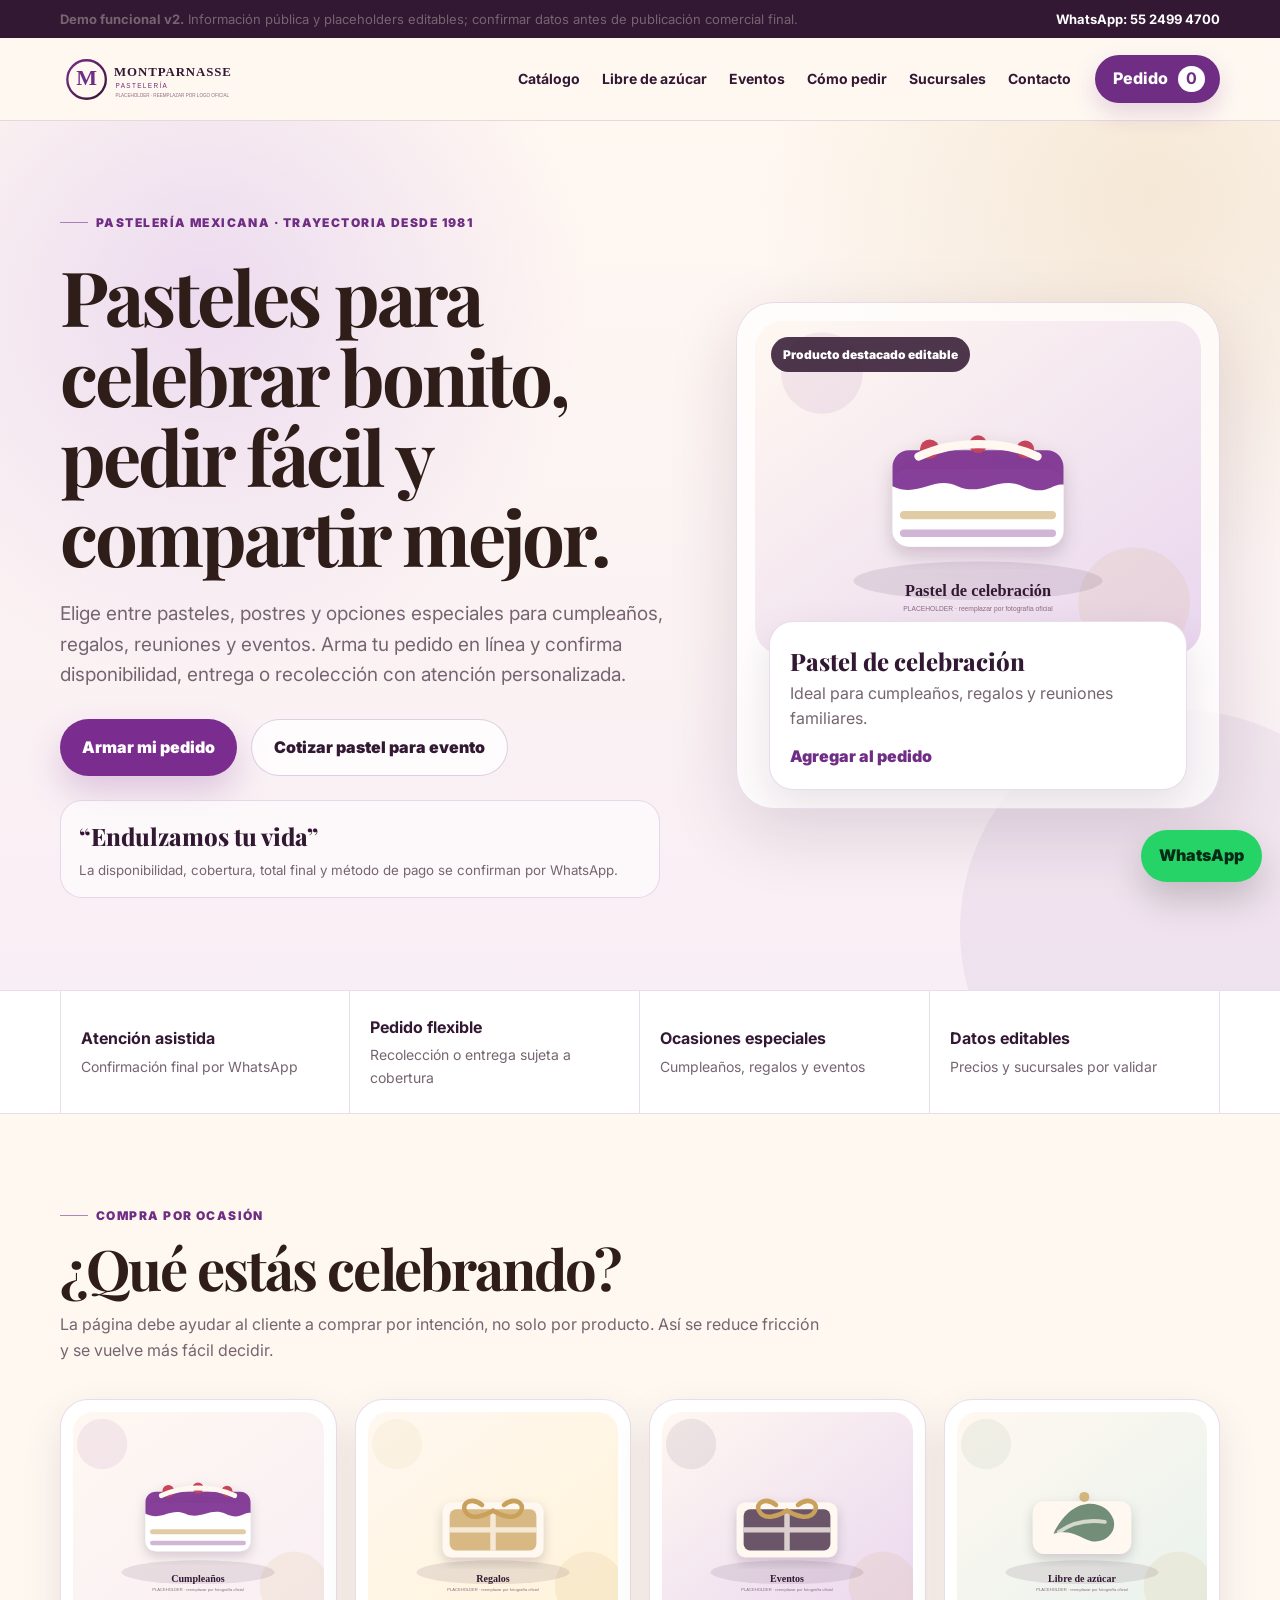
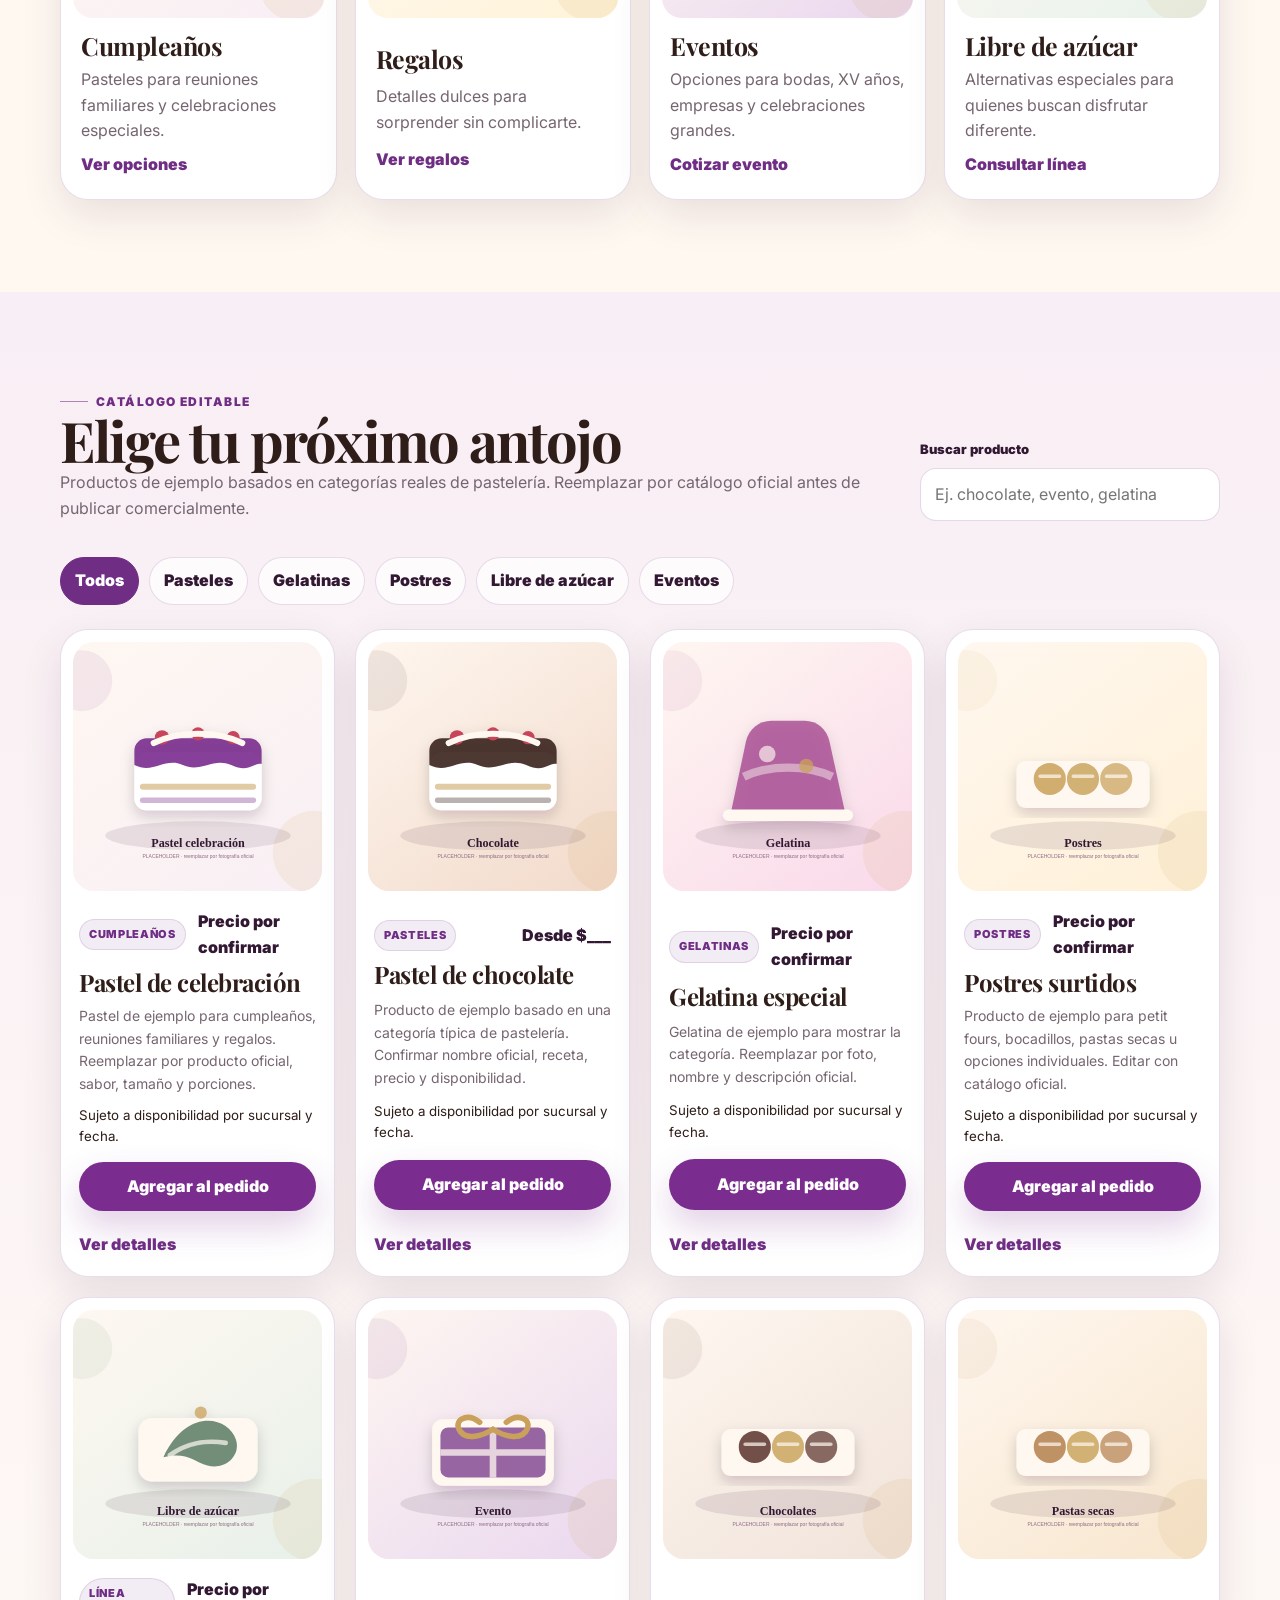
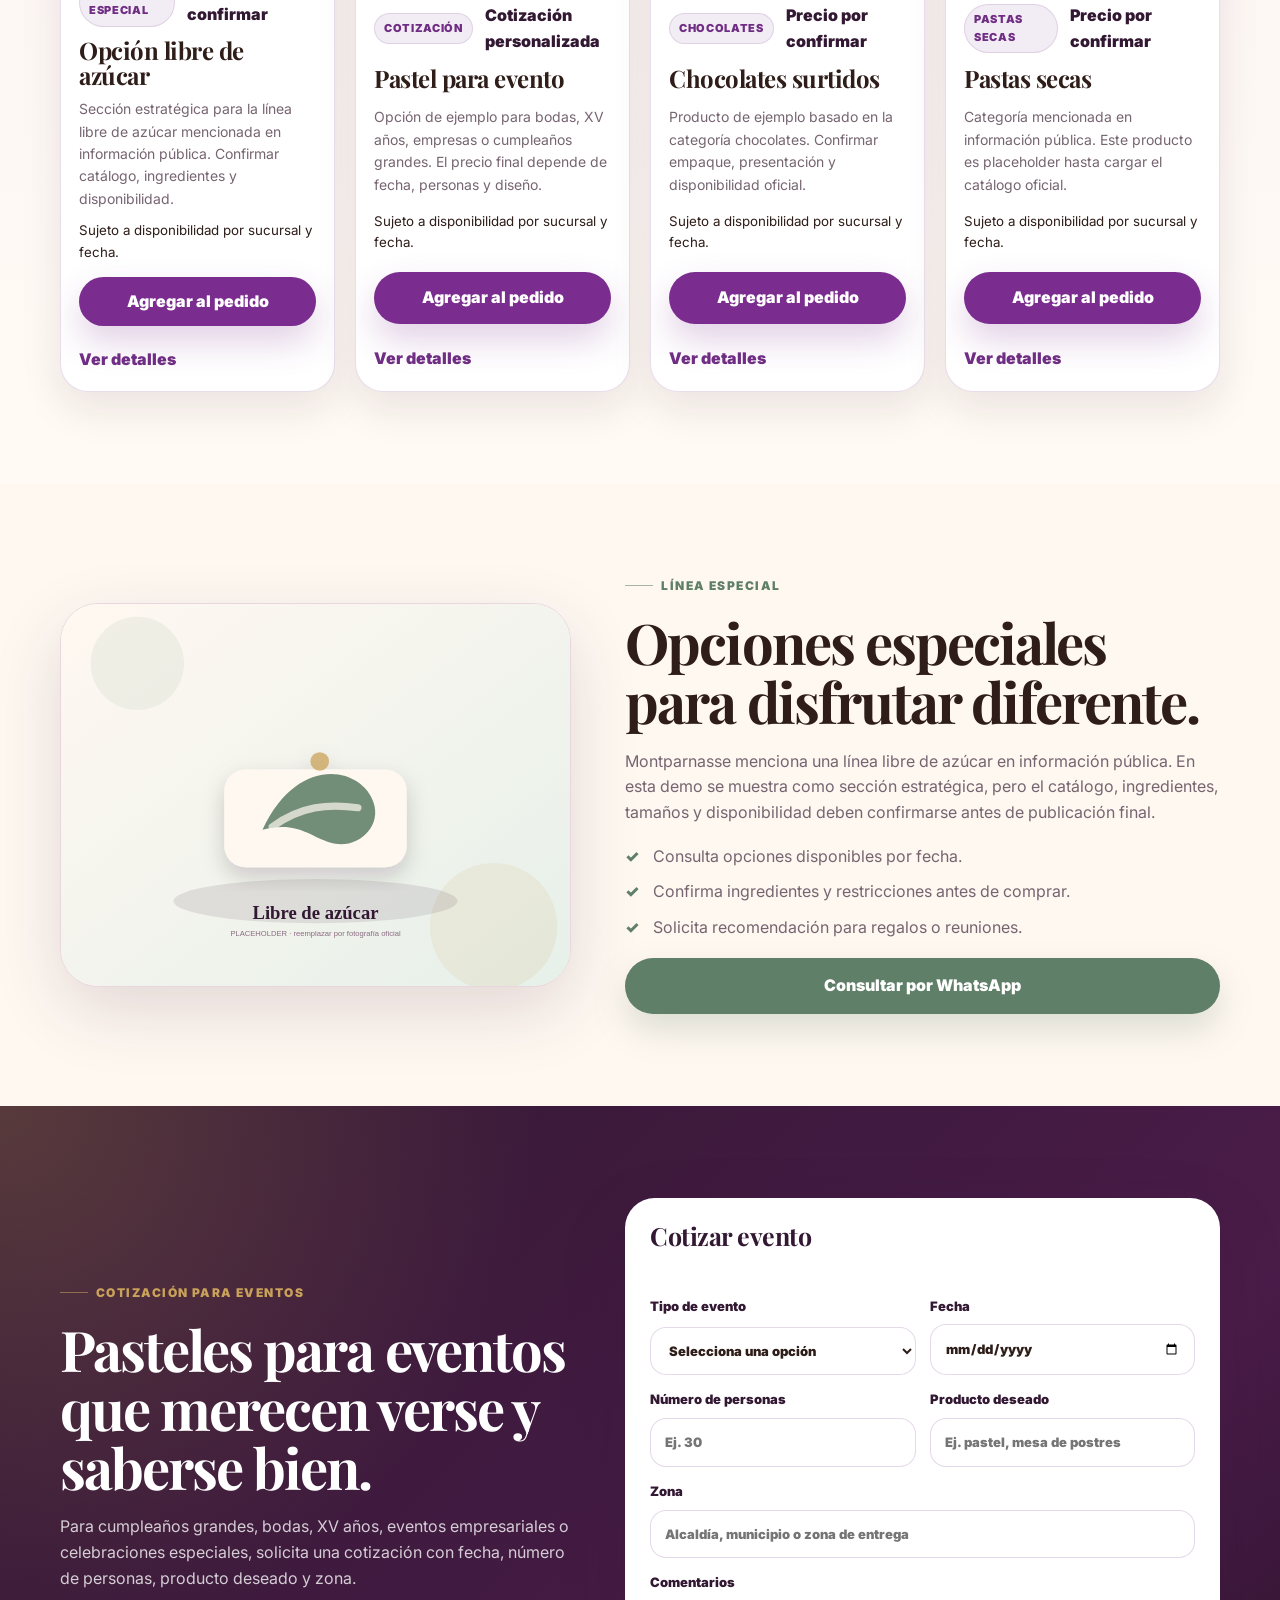
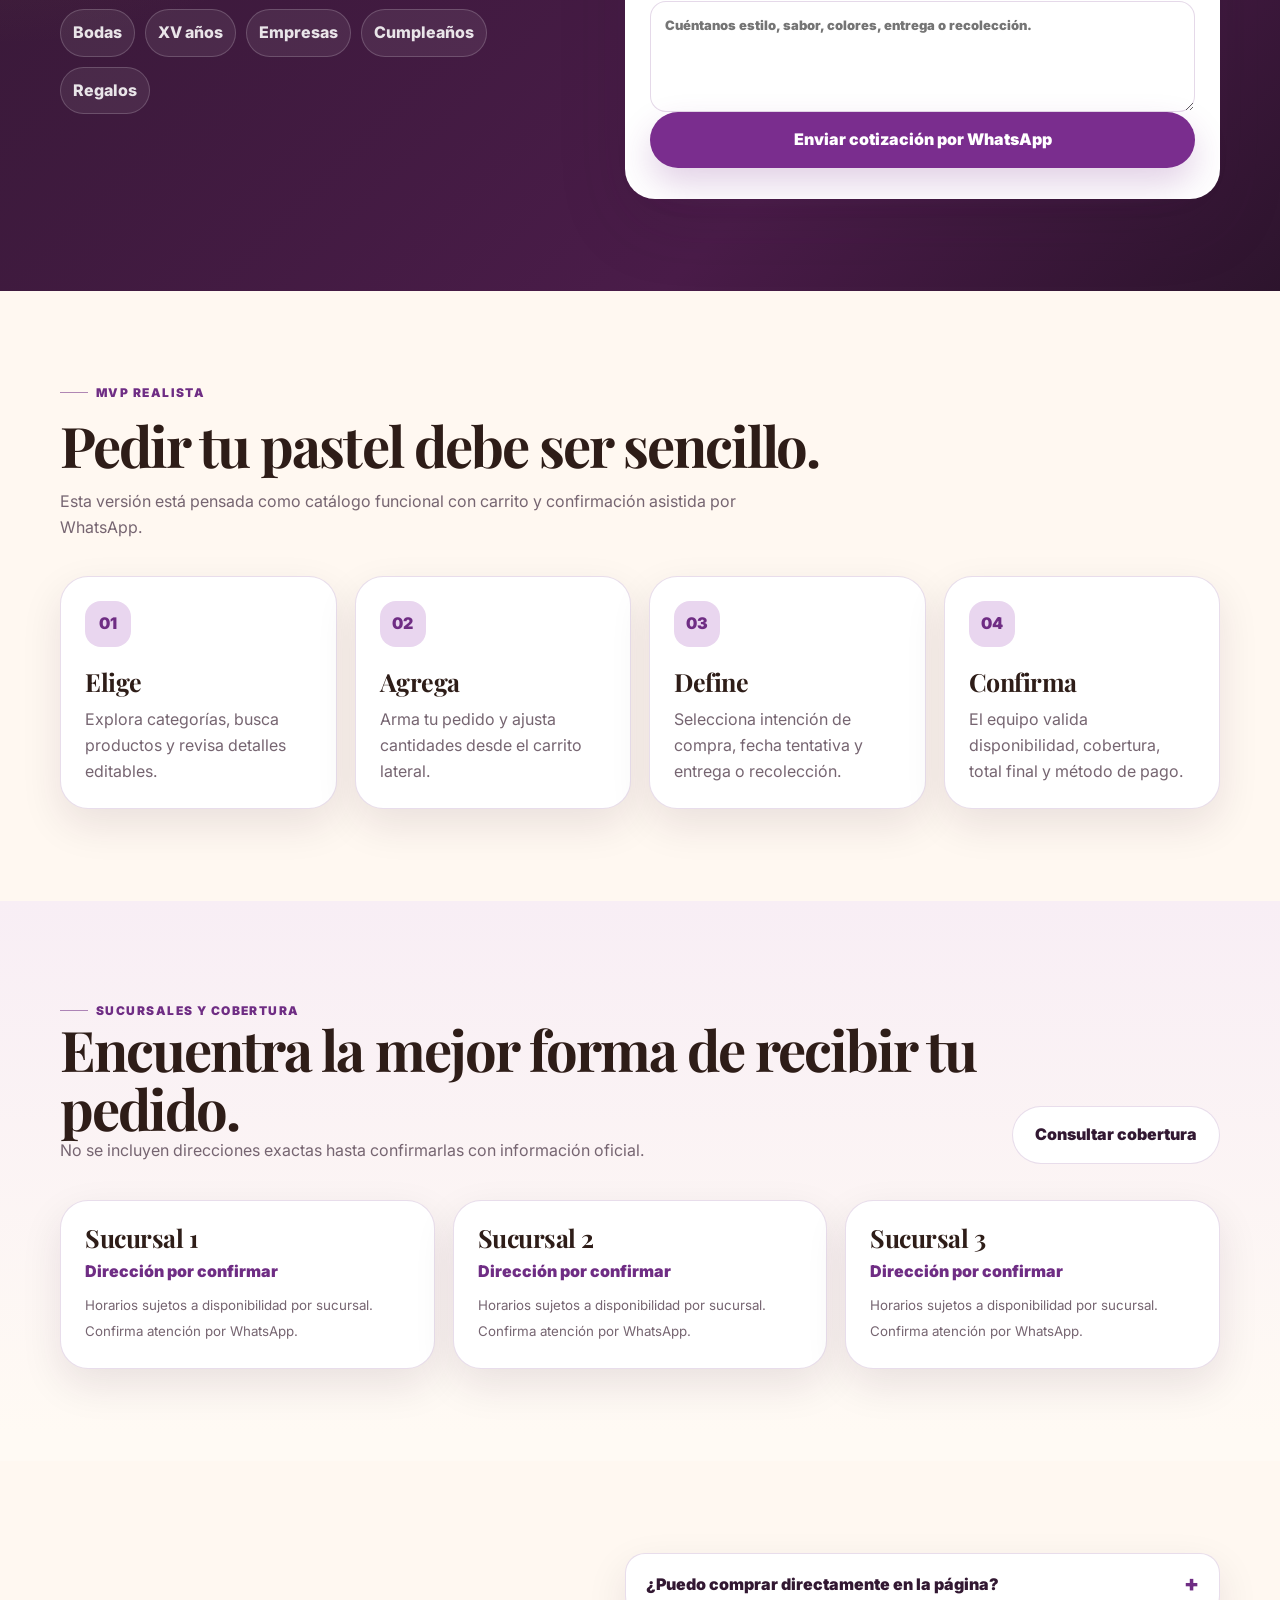
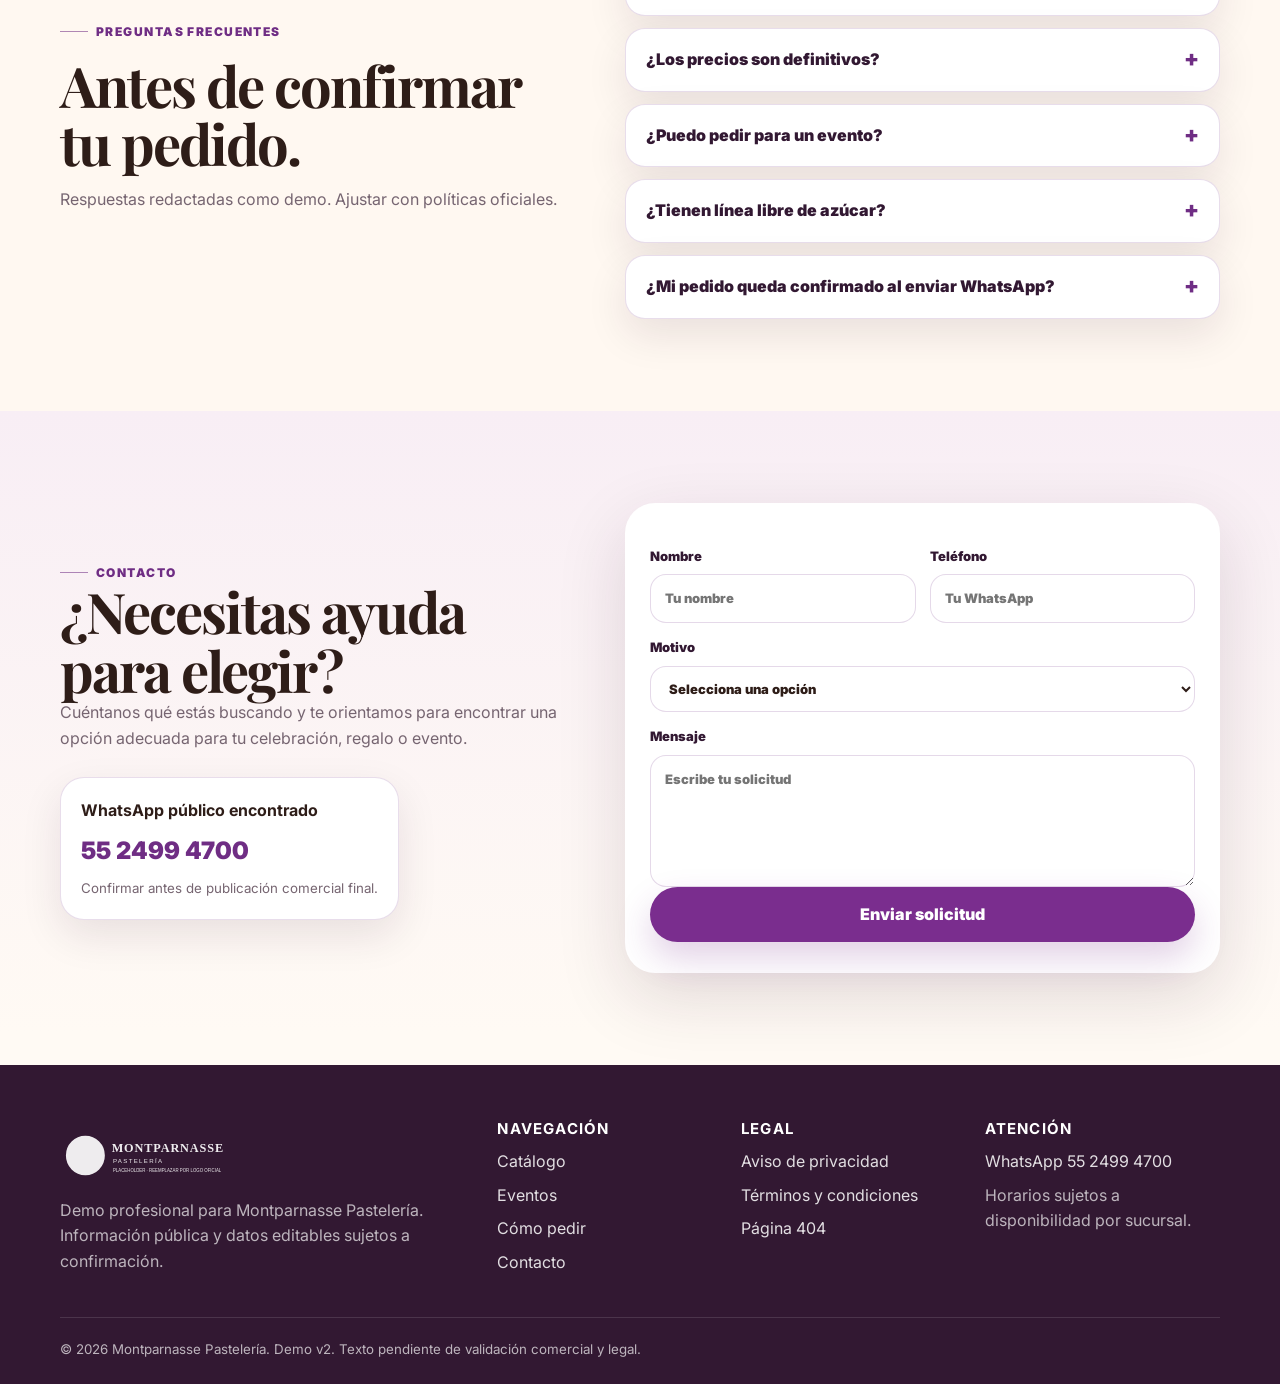
==== index.html @ e297708c "Add files via upload" ====
<!doctype html>
<html lang="es-MX">
<head>
  <meta charset="utf-8">
  <meta name="viewport" content="width=device-width, initial-scale=1">
  <title>Montparnasse Pastelería | Pasteles y postres para celebrar</title>
  <meta name="description" content="Montparnasse Pastelería: demo funcional para catálogo, carrito y confirmación de pedidos por WhatsApp. Datos comerciales sujetos a confirmación oficial.">
  <meta name="robots" content="index, follow">
  <meta name="theme-color" content="#6F2D84">
  <meta property="og:title" content="Montparnasse Pastelería | Endulzamos tu vida">
  <meta property="og:description" content="Pasteles, postres, opciones para eventos y línea libre de azúcar. Demo funcional con pedido asistido por WhatsApp.">
  <meta property="og:type" content="website">
  <meta property="og:image" content="assets/brand/social-card-placeholder.svg">
  <link rel="icon" href="assets/brand/favicon.svg" type="image/svg+xml">
  <link rel="preconnect" href="https://fonts.googleapis.com">
  <link rel="preconnect" href="https://fonts.gstatic.com" crossorigin>
  <link href="https://fonts.googleapis.com/css2?family=Inter:wght@400;500;600;700;800&family=Playfair+Display:wght@600;700;800&display=swap" rel="stylesheet">
  <link rel="stylesheet" href="styles.css">
</head>
<body>
  <a class="skip-link" href="#contenido">Saltar al contenido</a>

  <div class="topbar">
    <div class="container topbar__inner">
      <p><strong>Demo funcional v2.</strong> Información pública y placeholders editables; confirmar datos antes de publicación comercial final.</p>
      <a href="https://wa.me/525524994700" target="_blank" rel="noopener" aria-label="Contactar por WhatsApp">WhatsApp: 55 2499 4700</a>
    </div>
  </div>

  <header class="site-header" id="top">
    <div class="container header__inner">
      <a href="#top" class="brand" aria-label="Inicio Montparnasse Pastelería">
        <!-- TODO: reemplazar con logo oficial en SVG/PNG -->
        <img src="assets/brand/logo-placeholder.svg" alt="Montparnasse Pastelería - logo temporal" class="brand__logo">
      </a>

      <button class="menu-toggle" type="button" aria-expanded="false" aria-controls="main-nav" aria-label="Abrir menú">
        <span></span><span></span><span></span>
      </button>

      <nav class="main-nav" id="main-nav" aria-label="Navegación principal">
        <a href="#catalogo">Catálogo</a>
        <a href="#libre-azucar">Libre de azúcar</a>
        <a href="#eventos">Eventos</a>
        <a href="#como-pedir">Cómo pedir</a>
        <a href="#sucursales">Sucursales</a>
        <a href="#contacto">Contacto</a>
      </nav>

      <button class="cart-button" type="button" data-open-cart aria-label="Abrir carrito">
        <span>Pedido</span>
        <strong data-cart-count>0</strong>
      </button>
    </div>
  </header>

  <main id="contenido">
    <section class="hero section-pad" aria-labelledby="hero-title">
      <div class="container hero__grid">
        <div class="hero__copy reveal">
          <span class="eyebrow">Pastelería mexicana · trayectoria desde 1981</span>
          <h1 id="hero-title">Pasteles para celebrar bonito, pedir fácil y compartir mejor.</h1>
          <p class="hero__lead">Elige entre pasteles, postres y opciones especiales para cumpleaños, regalos, reuniones y eventos. Arma tu pedido en línea y confirma disponibilidad, entrega o recolección con atención personalizada.</p>
          <div class="hero__actions">
            <a class="btn btn--primary" href="#catalogo">Armar mi pedido</a>
            <a class="btn btn--ghost" href="#eventos">Cotizar pastel para evento</a>
          </div>
          <div class="hero__note" role="note">
            <span>“Endulzamos tu vida”</span>
            <small>La disponibilidad, cobertura, total final y método de pago se confirman por WhatsApp.</small>
          </div>
        </div>

        <div class="hero__visual reveal" aria-label="Producto destacado">
          <div class="hero-card">
            <span class="hero-card__badge">Producto destacado editable</span>
            <!-- PLACEHOLDER: imagen temporal -->
            <img src="assets/products/hero-pastel-celebracion.svg" alt="Pastel de celebración - imagen temporal editable" loading="eager">
            <div class="hero-card__content">
              <p class="mini-title">Pastel de celebración</p>
              <p>Ideal para cumpleaños, regalos y reuniones familiares.</p>
              <button class="text-button" type="button" data-quick-add="pastel-celebracion">Agregar al pedido</button>
            </div>
          </div>
        </div>
      </div>
    </section>

    <section class="trust-strip" aria-label="Puntos de confianza">
      <div class="container trust-strip__grid">
        <div><strong>Atención asistida</strong><span>Confirmación final por WhatsApp</span></div>
        <div><strong>Pedido flexible</strong><span>Recolección o entrega sujeta a cobertura</span></div>
        <div><strong>Ocasiones especiales</strong><span>Cumpleaños, regalos y eventos</span></div>
        <div><strong>Datos editables</strong><span>Precios y sucursales por validar</span></div>
      </div>
    </section>

    <section class="occasion section-pad" aria-labelledby="ocasion-title">
      <div class="container">
        <div class="section-heading reveal">
          <span class="eyebrow">Compra por ocasión</span>
          <h2 id="ocasion-title">¿Qué estás celebrando?</h2>
          <p>La página debe ayudar al cliente a comprar por intención, no solo por producto. Así se reduce fricción y se vuelve más fácil decidir.</p>
        </div>
        <div class="occasion__grid">
          <article class="occasion-card reveal">
            <img src="assets/products/categoria-cumpleanos.svg" alt="Categoría cumpleaños - imagen temporal">
            <div><h3>Cumpleaños</h3><p>Pasteles para reuniones familiares y celebraciones especiales.</p><a href="#catalogo" data-filter-link="pasteles">Ver opciones</a></div>
          </article>
          <article class="occasion-card reveal">
            <img src="assets/products/categoria-regalos.svg" alt="Categoría regalos - imagen temporal">
            <div><h3>Regalos</h3><p>Detalles dulces para sorprender sin complicarte.</p><a href="#catalogo" data-filter-link="postres">Ver regalos</a></div>
          </article>
          <article class="occasion-card reveal">
            <img src="assets/products/categoria-eventos.svg" alt="Categoría eventos - imagen temporal">
            <div><h3>Eventos</h3><p>Opciones para bodas, XV años, empresas y celebraciones grandes.</p><a href="#eventos">Cotizar evento</a></div>
          </article>
          <article class="occasion-card reveal">
            <img src="assets/products/categoria-libre-azucar.svg" alt="Categoría libre de azúcar - imagen temporal">
            <div><h3>Libre de azúcar</h3><p>Alternativas especiales para quienes buscan disfrutar diferente.</p><a href="#libre-azucar">Consultar línea</a></div>
          </article>
        </div>
      </div>
    </section>

    <section class="catalog section-pad section-muted" id="catalogo" aria-labelledby="catalog-title">
      <div class="container">
        <div class="section-heading section-heading--split reveal">
          <div>
            <span class="eyebrow">Catálogo editable</span>
            <h2 id="catalog-title">Elige tu próximo antojo</h2>
            <p>Productos de ejemplo basados en categorías reales de pastelería. Reemplazar por catálogo oficial antes de publicar comercialmente.</p>
          </div>
          <div class="catalog-search">
            <label for="search-products">Buscar producto</label>
            <input id="search-products" type="search" placeholder="Ej. chocolate, evento, gelatina">
          </div>
        </div>

        <div class="filters reveal" role="tablist" aria-label="Filtrar productos">
          <button class="filter-btn is-active" type="button" data-filter="todos">Todos</button>
          <button class="filter-btn" type="button" data-filter="pasteles">Pasteles</button>
          <button class="filter-btn" type="button" data-filter="gelatinas">Gelatinas</button>
          <button class="filter-btn" type="button" data-filter="postres">Postres</button>
          <button class="filter-btn" type="button" data-filter="libre-azucar">Libre de azúcar</button>
          <button class="filter-btn" type="button" data-filter="eventos">Eventos</button>
        </div>

        <div class="catalog-grid" id="product-grid" aria-live="polite"></div>
      </div>
    </section>

    <section class="special section-pad" id="libre-azucar" aria-labelledby="sugar-title">
      <div class="container special__grid">
        <div class="special__image reveal">
          <!-- PLACEHOLDER: imagen temporal -->
          <img src="assets/products/producto-libre-azucar.svg" alt="Línea libre de azúcar - imagen temporal editable" loading="lazy">
        </div>
        <div class="special__copy reveal">
          <span class="eyebrow eyebrow--green">Línea especial</span>
          <h2 id="sugar-title">Opciones especiales para disfrutar diferente.</h2>
          <p>Montparnasse menciona una línea libre de azúcar en información pública. En esta demo se muestra como sección estratégica, pero el catálogo, ingredientes, tamaños y disponibilidad deben confirmarse antes de publicación final.</p>
          <ul class="check-list">
            <li>Consulta opciones disponibles por fecha.</li>
            <li>Confirma ingredientes y restricciones antes de comprar.</li>
            <li>Solicita recomendación para regalos o reuniones.</li>
          </ul>
          <a class="btn btn--secondary" href="https://wa.me/525524994700?text=Hola%2C%20quiero%20consultar%20opciones%20libres%20de%20az%C3%BAcar%20de%20Montparnasse." target="_blank" rel="noopener">Consultar por WhatsApp</a>
        </div>
      </div>
    </section>

    <section class="events section-pad section-dark" id="eventos" aria-labelledby="events-title">
      <div class="container events__grid">
        <div class="events__copy reveal">
          <span class="eyebrow eyebrow--gold">Cotización para eventos</span>
          <h2 id="events-title">Pasteles para eventos que merecen verse y saberse bien.</h2>
          <p>Para cumpleaños grandes, bodas, XV años, eventos empresariales o celebraciones especiales, solicita una cotización con fecha, número de personas, producto deseado y zona.</p>
          <div class="events__cards">
            <span>Bodas</span><span>XV años</span><span>Empresas</span><span>Cumpleaños</span><span>Regalos</span>
          </div>
        </div>

        <form class="quote-form reveal" id="quote-form" novalidate>
          <h3>Cotizar evento</h3>
          <p>Formulario preparado para enviar solicitud por WhatsApp.</p>
          <div class="form-grid">
            <label>Tipo de evento
              <select name="eventType" required>
                <option value="">Selecciona una opción</option>
                <option>Cumpleaños</option>
                <option>Boda</option>
                <option>XV años</option>
                <option>Evento empresarial</option>
                <option>Regalo especial</option>
                <option>Otro</option>
              </select>
            </label>
            <label>Fecha
              <input type="date" name="eventDate" required>
            </label>
            <label>Número de personas
              <input type="number" name="people" min="1" placeholder="Ej. 30" required>
            </label>
            <label>Producto deseado
              <input type="text" name="desiredProduct" placeholder="Ej. pastel, mesa de postres" required>
            </label>
            <label class="full">Zona
              <input type="text" name="zone" placeholder="Alcaldía, municipio o zona de entrega" required>
            </label>
            <label class="full">Comentarios
              <textarea name="comments" rows="4" placeholder="Cuéntanos estilo, sabor, colores, entrega o recolección."></textarea>
            </label>
          </div>
          <button class="btn btn--primary btn--full" type="submit">Enviar cotización por WhatsApp</button>
          <p class="form-message" data-quote-message aria-live="polite"></p>
        </form>
      </div>
    </section>

    <section class="process section-pad" id="como-pedir" aria-labelledby="process-title">
      <div class="container">
        <div class="section-heading reveal">
          <span class="eyebrow">MVP realista</span>
          <h2 id="process-title">Pedir tu pastel debe ser sencillo.</h2>
          <p>Esta versión está pensada como catálogo funcional con carrito y confirmación asistida por WhatsApp.</p>
        </div>
        <div class="process__grid">
          <article class="step-card reveal"><span>01</span><h3>Elige</h3><p>Explora categorías, busca productos y revisa detalles editables.</p></article>
          <article class="step-card reveal"><span>02</span><h3>Agrega</h3><p>Arma tu pedido y ajusta cantidades desde el carrito lateral.</p></article>
          <article class="step-card reveal"><span>03</span><h3>Define</h3><p>Selecciona intención de compra, fecha tentativa y entrega o recolección.</p></article>
          <article class="step-card reveal"><span>04</span><h3>Confirma</h3><p>El equipo valida disponibilidad, cobertura, total final y método de pago.</p></article>
        </div>
      </div>
    </section>

    <section class="locations section-pad section-muted" id="sucursales" aria-labelledby="locations-title">
      <div class="container">
        <div class="section-heading section-heading--split reveal">
          <div>
            <span class="eyebrow">Sucursales y cobertura</span>
            <h2 id="locations-title">Encuentra la mejor forma de recibir tu pedido.</h2>
            <p>No se incluyen direcciones exactas hasta confirmarlas con información oficial.</p>
          </div>
          <a class="btn btn--ghost-dark" href="https://wa.me/525524994700?text=Hola%2C%20quiero%20confirmar%20sucursal%20o%20cobertura%20para%20un%20pedido%20de%20Montparnasse." target="_blank" rel="noopener">Consultar cobertura</a>
        </div>
        <div class="locations__grid">
          <article class="location-card reveal"><h3>Sucursal 1</h3><p>Dirección por confirmar</p><small>Horarios sujetos a disponibilidad por sucursal. Confirma atención por WhatsApp.</small></article>
          <article class="location-card reveal"><h3>Sucursal 2</h3><p>Dirección por confirmar</p><small>Horarios sujetos a disponibilidad por sucursal. Confirma atención por WhatsApp.</small></article>
          <article class="location-card reveal"><h3>Sucursal 3</h3><p>Dirección por confirmar</p><small>Horarios sujetos a disponibilidad por sucursal. Confirma atención por WhatsApp.</small></article>
        </div>
      </div>
    </section>

    <section class="faq section-pad" aria-labelledby="faq-title">
      <div class="container faq__grid">
        <div class="section-heading reveal">
          <span class="eyebrow">Preguntas frecuentes</span>
          <h2 id="faq-title">Antes de confirmar tu pedido.</h2>
          <p>Respuestas redactadas como demo. Ajustar con políticas oficiales.</p>
        </div>
        <div class="accordion reveal" id="faq-accordion">
          <div class="faq-item"><button type="button">¿Puedo comprar directamente en la página?</button><div><p>En esta versión, la página permite armar tu pedido y enviarlo por WhatsApp para confirmar disponibilidad, cobertura y total final.</p></div></div>
          <div class="faq-item"><button type="button">¿Los precios son definitivos?</button><div><p>No. Los precios mostrados son placeholders o textos por confirmar. Deben reemplazarse por precios oficiales antes de publicar comercialmente.</p></div></div>
          <div class="faq-item"><button type="button">¿Puedo pedir para un evento?</button><div><p>Sí. La página tiene un flujo especial para solicitar cotización de eventos, cumpleaños grandes, empresas, bodas o XV años.</p></div></div>
          <div class="faq-item"><button type="button">¿Tienen línea libre de azúcar?</button><div><p>La información pública menciona una línea libre de azúcar. El catálogo, ingredientes y disponibilidad deben confirmarse con la marca.</p></div></div>
          <div class="faq-item"><button type="button">¿Mi pedido queda confirmado al enviar WhatsApp?</button><div><p>No. Tu pedido queda confirmado hasta recibir respuesta del equipo Montparnasse con disponibilidad, cobertura, total final y método de pago.</p></div></div>
        </div>
      </div>
    </section>

    <section class="contact section-pad section-muted" id="contacto" aria-labelledby="contact-title">
      <div class="container contact__grid">
        <div class="contact__copy reveal">
          <span class="eyebrow">Contacto</span>
          <h2 id="contact-title">¿Necesitas ayuda para elegir?</h2>
          <p>Cuéntanos qué estás buscando y te orientamos para encontrar una opción adecuada para tu celebración, regalo o evento.</p>
          <div class="contact-card">
            <strong>WhatsApp público encontrado</strong>
            <a href="https://wa.me/525524994700" target="_blank" rel="noopener">55 2499 4700</a>
            <small>Confirmar antes de publicación comercial final.</small>
          </div>
        </div>
        <form class="contact-form reveal" id="contact-form" novalidate>
          <div class="form-grid">
            <label>Nombre
              <input type="text" name="name" autocomplete="name" required placeholder="Tu nombre">
            </label>
            <label>Teléfono
              <input type="tel" name="phone" autocomplete="tel" required placeholder="Tu WhatsApp">
            </label>
            <label class="full">Motivo
              <select name="reason" required>
                <option value="">Selecciona una opción</option>
                <option>Pedido de pastel</option>
                <option>Cotización de evento</option>
                <option>Consulta línea libre de azúcar</option>
                <option>Recolección o entrega</option>
                <option>Otro</option>
              </select>
            </label>
            <label class="full">Mensaje
              <textarea name="message" rows="5" placeholder="Escribe tu solicitud" required></textarea>
            </label>
          </div>
          <button class="btn btn--primary btn--full" type="submit">Enviar solicitud</button>
          <p class="form-message" data-contact-message aria-live="polite"></p>
        </form>
      </div>
    </section>
  </main>

  <footer class="footer">
    <div class="container footer__grid">
      <div>
        <a class="footer__brand" href="#top">
          <img src="assets/brand/logo-placeholder.svg" alt="Montparnasse Pastelería - logo temporal">
        </a>
        <p>Demo profesional para Montparnasse Pastelería. Información pública y datos editables sujetos a confirmación.</p>
      </div>
      <div>
        <h3>Navegación</h3>
        <a href="#catalogo">Catálogo</a>
        <a href="#eventos">Eventos</a>
        <a href="#como-pedir">Cómo pedir</a>
        <a href="#contacto">Contacto</a>
      </div>
      <div>
        <h3>Legal</h3>
        <a href="aviso-privacidad.html">Aviso de privacidad</a>
        <a href="terminos.html">Términos y condiciones</a>
        <a href="404.html">Página 404</a>
      </div>
      <div>
        <h3>Atención</h3>
        <a href="https://wa.me/525524994700" target="_blank" rel="noopener">WhatsApp 55 2499 4700</a>
        <span>Horarios sujetos a disponibilidad por sucursal.</span>
      </div>
    </div>
    <div class="container footer__bottom">
      <small>© <span id="year"></span> Montparnasse Pastelería. Demo v2. Texto pendiente de validación comercial y legal.</small>
    </div>
  </footer>

  <aside class="cart-drawer" id="cart-drawer" aria-hidden="true" aria-label="Carrito de pedido">
    <div class="cart-drawer__overlay" data-close-cart></div>
    <div class="cart-drawer__panel" role="dialog" aria-modal="true" aria-labelledby="cart-title">
      <div class="cart-drawer__header">
        <div>
          <span class="eyebrow">Pedido asistido</span>
          <h2 id="cart-title">Tu pedido</h2>
        </div>
        <button class="icon-button" type="button" data-close-cart aria-label="Cerrar carrito">×</button>
      </div>
      <div class="cart-items" id="cart-items"></div>
      <div class="cart-empty" id="cart-empty">
        <p>Aún no has agregado productos.</p>
        <a href="#catalogo" data-close-cart>Ver catálogo</a>
      </div>
      <div class="cart-summary">
        <p><span>Productos</span><strong data-cart-count>0</strong></p>
        <p><span>Total final</span><strong>Por confirmar</strong></p>
        <small>El equipo confirmará disponibilidad, cobertura, total final y método de pago por WhatsApp.</small>
      </div>
      <form class="cart-form" id="cart-form">
        <label>Motivo del pedido
          <select name="intent" required>
            <option>Cumpleaños</option>
            <option>Regalo</option>
            <option>Evento</option>
            <option>Antojo</option>
            <option>Línea libre de azúcar</option>
          </select>
        </label>
        <label>Fecha tentativa
          <input type="date" name="date" required>
        </label>
        <label>Entrega o recolección
          <select name="delivery" required>
            <option>Recolección en sucursal</option>
            <option>Entrega sujeta a cobertura</option>
            <option>Quiero que me orienten</option>
          </select>
        </label>
        <label>Zona o sucursal de interés
          <input type="text" name="zone" placeholder="Ej. CDMX, EdoMex, sucursal por confirmar" required>
        </label>
        <button class="btn btn--primary btn--full" type="submit">Confirmar por WhatsApp</button>
        <p class="cart-disclaimer">Tu pedido queda confirmado hasta recibir respuesta del equipo Montparnasse.</p>
      </form>
    </div>
  </aside>

  <div class="product-modal" id="product-modal" aria-hidden="true">
    <div class="product-modal__overlay" data-close-modal></div>
    <article class="product-modal__card" role="dialog" aria-modal="true" aria-labelledby="modal-title">
      <button class="icon-button product-modal__close" type="button" data-close-modal aria-label="Cerrar detalle">×</button>
      <img id="modal-image" alt="" loading="lazy">
      <div class="product-modal__content">
        <span class="tag" id="modal-tag">Editable</span>
        <h2 id="modal-title"></h2>
        <p id="modal-description"></p>
        <ul class="product-meta" id="modal-meta"></ul>
        <p class="product-price" id="modal-price"></p>
        <button class="btn btn--primary" type="button" id="modal-add">Agregar al pedido</button>
        <small>Sujeto a disponibilidad por sucursal y fecha.</small>
      </div>
    </article>
  </div>

  <a class="whatsapp-float" href="https://wa.me/525524994700?text=Hola%2C%20quiero%20informaci%C3%B3n%20sobre%20Montparnasse%20Pasteler%C3%ADa." target="_blank" rel="noopener" aria-label="Enviar WhatsApp">
    <span>WhatsApp</span>
  </a>

  <script src="script.js"></script>
</body>
</html>
---- styles.css ----
/*
  Montparnasse Pastelería — Demo funcional v2
  TODO: reemplazar colores, logo, fotos y textos con datos oficiales antes de publicación comercial.
*/

:root {
  --brand: #6F2D84;
  --brand-strong: #7A2D8E;
  --brand-dark: #321832;
  --brand-hover: #542064;
  --lilac: #E9D6EF;
  --cream: #FFF8F1;
  --cream-2: #F8EEF5;
  --gold: #C9A15A;
  --chocolate: #2E1D18;
  --muted: #766571;
  --green: #5F7F68;
  --white: #FFFFFF;
  --line: rgba(111, 45, 132, .16);
  --shadow: 0 24px 70px rgba(50, 24, 50, .14);
  --shadow-soft: 0 16px 40px rgba(50, 24, 50, .10);
  --radius-xl: 30px;
  --radius-lg: 22px;
  --radius-md: 16px;
  --font-title: "Playfair Display", Georgia, serif;
  --font-body: "Inter", system-ui, -apple-system, BlinkMacSystemFont, "Segoe UI", sans-serif;
}

* { box-sizing: border-box; }
html { scroll-behavior: smooth; }
body {
  margin: 0;
  color: var(--chocolate);
  background: var(--cream);
  font-family: var(--font-body);
  line-height: 1.6;
  text-rendering: optimizeLegibility;
}
body.no-scroll { overflow: hidden; }
img { max-width: 100%; display: block; }
a { color: inherit; text-decoration: none; }
button, input, select, textarea { font: inherit; }
button { cursor: pointer; }

.skip-link {
  position: absolute;
  left: -999px;
  top: 12px;
  background: var(--brand-dark);
  color: var(--white);
  padding: 10px 14px;
  z-index: 9999;
  border-radius: 999px;
}
.skip-link:focus { left: 12px; }
.container {
  width: min(1160px, calc(100% - 36px));
  margin: 0 auto;
}
.section-pad { padding: 92px 0; }
.section-muted { background: linear-gradient(180deg, var(--cream-2), #fffaf4 95%); }
.section-dark {
  background:
    radial-gradient(circle at top left, rgba(201, 161, 90, .25), transparent 36%),
    linear-gradient(135deg, var(--brand-dark), #4a1c49 70%, #2d142d);
  color: var(--white);
}

.topbar {
  background: var(--brand-dark);
  color: rgba(255,255,255,.9);
  font-size: 13px;
}
.topbar__inner {
  min-height: 38px;
  display: flex;
  align-items: center;
  justify-content: space-between;
  gap: 16px;
}
.topbar p { margin: 0; }
.topbar a { color: var(--white); font-weight: 700; }

.site-header {
  position: sticky;
  top: 0;
  z-index: 80;
  background: rgba(255, 248, 241, .88);
  backdrop-filter: blur(16px);
  border-bottom: 1px solid var(--line);
}
.header__inner {
  min-height: 82px;
  display: flex;
  align-items: center;
  gap: 24px;
}
.brand { display: inline-flex; align-items: center; min-width: 220px; }
.brand__logo { width: 220px; height: auto; }
.main-nav { display: flex; align-items: center; justify-content: center; gap: 22px; margin-left: auto; }
.main-nav a {
  color: var(--brand-dark);
  font-size: 14px;
  font-weight: 700;
  transition: color .2s ease;
}
.main-nav a:hover { color: var(--brand-strong); }
.cart-button {
  border: 0;
  background: var(--brand);
  color: var(--white);
  display: inline-flex;
  align-items: center;
  gap: 10px;
  border-radius: 999px;
  padding: 11px 15px 11px 18px;
  font-weight: 800;
  box-shadow: 0 10px 25px rgba(111, 45, 132, .18);
}
.cart-button strong {
  display: grid;
  place-items: center;
  min-width: 26px;
  height: 26px;
  background: var(--white);
  color: var(--brand);
  border-radius: 999px;
  padding: 0 8px;
}
.menu-toggle {
  display: none;
  width: 44px;
  height: 44px;
  border: 1px solid var(--line);
  background: rgba(255,255,255,.75);
  border-radius: 14px;
  flex-direction: column;
  justify-content: center;
  gap: 5px;
  padding: 0 11px;
}
.menu-toggle span { display: block; height: 2px; border-radius: 99px; background: var(--brand-dark); }

.eyebrow {
  display: inline-flex;
  align-items: center;
  gap: 8px;
  color: var(--brand);
  font-size: 12px;
  font-weight: 900;
  letter-spacing: .12em;
  text-transform: uppercase;
}
.eyebrow::before {
  content: "";
  width: 28px;
  height: 1px;
  background: currentColor;
  opacity: .55;
}
.eyebrow--gold { color: var(--gold); }
.eyebrow--green { color: var(--green); }
h1, h2, h3 { font-family: var(--font-title); line-height: 1.05; margin: 0; color: inherit; }
h1 { font-size: clamp(42px, 6vw, 76px); letter-spacing: -.04em; }
h2 { font-size: clamp(34px, 4.6vw, 56px); letter-spacing: -.035em; }
h3 { font-size: 25px; letter-spacing: -.02em; }
p { margin: 0; color: var(--muted); }
.section-dark p { color: rgba(255,255,255,.78); }
.hero {
  position: relative;
  overflow: hidden;
  background:
    radial-gradient(circle at 16% 20%, rgba(233, 214, 239, .85), transparent 30%),
    radial-gradient(circle at 90% 8%, rgba(201, 161, 90, .18), transparent 28%),
    linear-gradient(180deg, var(--cream), var(--cream-2));
}
.hero::after {
  content: "";
  position: absolute;
  right: -120px;
  bottom: -160px;
  width: 440px;
  height: 440px;
  background: var(--brand);
  border-radius: 50%;
  opacity: .06;
}
.hero__grid {
  position: relative;
  z-index: 1;
  display: grid;
  grid-template-columns: minmax(0, 1.05fr) minmax(320px, .82fr);
  gap: 56px;
  align-items: center;
}
.hero__copy { display: grid; gap: 24px; }
.hero__lead { font-size: 19px; max-width: 660px; }
.hero__actions { display: flex; flex-wrap: wrap; gap: 14px; margin-top: 4px; }
.btn {
  border: 0;
  border-radius: 999px;
  padding: 15px 22px;
  display: inline-flex;
  align-items: center;
  justify-content: center;
  gap: 10px;
  font-weight: 900;
  transition: transform .2s ease, box-shadow .2s ease, background .2s ease;
}
.btn:hover { transform: translateY(-2px); }
.btn--primary {
  background: var(--brand-strong);
  color: var(--white);
  box-shadow: 0 16px 34px rgba(122, 45, 142, .22);
}
.btn--primary:hover { background: var(--brand-hover); }
.btn--ghost {
  background: rgba(255,255,255,.75);
  color: var(--brand-dark);
  border: 1px solid rgba(111,45,132,.22);
}
.btn--ghost-dark {
  background: var(--white);
  color: var(--brand-dark);
  border: 1px solid var(--line);
}
.btn--secondary {
  background: var(--green);
  color: var(--white);
  box-shadow: 0 16px 34px rgba(95, 127, 104, .22);
}
.btn--full { width: 100%; }
.hero__note {
  border: 1px solid rgba(111,45,132,.16);
  border-radius: var(--radius-lg);
  background: rgba(255,255,255,.62);
  padding: 16px 18px;
  display: grid;
  gap: 4px;
  max-width: 600px;
}
.hero__note span { font-family: var(--font-title); font-size: 24px; color: var(--brand-dark); font-weight: 800; }
.hero__note small { color: var(--muted); }
.hero-card {
  position: relative;
  background: rgba(255,255,255,.72);
  border: 1px solid rgba(111,45,132,.16);
  border-radius: 38px;
  padding: 18px;
  box-shadow: var(--shadow);
  overflow: hidden;
}
.hero-card img { border-radius: 28px; background: var(--cream); }
.hero-card__badge {
  position: absolute;
  top: 34px;
  left: 34px;
  z-index: 2;
  background: rgba(50,24,50,.86);
  color: var(--white);
  font-size: 12px;
  font-weight: 900;
  border-radius: 999px;
  padding: 8px 12px;
}
.hero-card__content {
  position: relative;
  margin: -34px 14px 0;
  background: var(--white);
  border: 1px solid var(--line);
  border-radius: 24px;
  padding: 20px;
  box-shadow: var(--shadow-soft);
}
.mini-title { font-family: var(--font-title); color: var(--brand-dark); font-size: 24px; font-weight: 800; }
.text-button {
  border: 0;
  color: var(--brand);
  background: transparent;
  padding: 0;
  font-weight: 900;
  margin-top: 12px;
}
.trust-strip {
  background: var(--white);
  border-top: 1px solid var(--line);
  border-bottom: 1px solid var(--line);
}
.trust-strip__grid {
  display: grid;
  grid-template-columns: repeat(4, 1fr);
}
.trust-strip__grid div {
  min-height: 96px;
  padding: 24px 20px;
  display: grid;
  align-content: center;
  gap: 4px;
  border-right: 1px solid var(--line);
}
.trust-strip__grid div:first-child { border-left: 1px solid var(--line); }
.trust-strip strong { color: var(--brand-dark); }
.trust-strip span { color: var(--muted); font-size: 14px; }
.section-heading { display: grid; gap: 14px; margin-bottom: 36px; max-width: 760px; }
.section-heading--split {
  max-width: none;
  grid-template-columns: minmax(0, 1fr) auto;
  align-items: end;
  gap: 28px;
}
.occasion__grid {
  display: grid;
  grid-template-columns: repeat(4, 1fr);
  gap: 18px;
}
.occasion-card {
  background: var(--white);
  border: 1px solid var(--line);
  border-radius: 28px;
  padding: 12px;
  box-shadow: var(--shadow-soft);
  display: grid;
  gap: 15px;
  min-height: 100%;
}
.occasion-card img { border-radius: 20px; aspect-ratio: 1.22/1; object-fit: cover; }
.occasion-card div { padding: 0 8px 10px; display: grid; gap: 8px; }
.occasion-card a { color: var(--brand); font-weight: 900; }
.catalog-search { display: grid; gap: 8px; min-width: 300px; }
.catalog-search label, label { color: var(--brand-dark); font-size: 13px; font-weight: 900; }
input, select, textarea {
  width: 100%;
  border: 1px solid rgba(111,45,132,.18);
  border-radius: 16px;
  background: var(--white);
  color: var(--chocolate);
  padding: 13px 14px;
  outline: none;
  transition: border-color .2s ease, box-shadow .2s ease;
}
input:focus, select:focus, textarea:focus {
  border-color: rgba(111,45,132,.65);
  box-shadow: 0 0 0 4px rgba(111,45,132,.08);
}
.filters { display: flex; flex-wrap: wrap; gap: 10px; margin-bottom: 24px; }
.filter-btn {
  border: 1px solid var(--line);
  background: rgba(255,255,255,.74);
  color: var(--brand-dark);
  border-radius: 999px;
  padding: 10px 14px;
  font-weight: 900;
}
.filter-btn.is-active { background: var(--brand); color: var(--white); border-color: var(--brand); }
.catalog-grid {
  display: grid;
  grid-template-columns: repeat(4, minmax(0,1fr));
  gap: 20px;
}
.product-card {
  position: relative;
  display: grid;
  background: var(--white);
  border: 1px solid var(--line);
  border-radius: 28px;
  overflow: hidden;
  box-shadow: var(--shadow-soft);
  min-height: 100%;
}
.product-card__image { padding: 12px 12px 0; }
.product-card__image img { border-radius: 21px; aspect-ratio: 1/1; object-fit: cover; background: var(--cream); }
.product-card__body { padding: 18px; display: grid; gap: 10px; }
.product-card__top { display: flex; align-items: center; justify-content: space-between; gap: 12px; }
.product-card h3 { font-size: 24px; }
.product-card p { font-size: 14px; }
.tag {
  display: inline-flex;
  width: fit-content;
  background: rgba(111,45,132,.09);
  color: var(--brand);
  border: 1px solid rgba(111,45,132,.14);
  border-radius: 999px;
  padding: 6px 9px;
  font-size: 11px;
  font-weight: 900;
  text-transform: uppercase;
  letter-spacing: .06em;
}
.price { color: var(--brand-dark); font-weight: 900; }
.product-card__actions { display: grid; gap: 9px; margin-top: 4px; }
.product-card__actions .btn { padding: 12px 15px; }
.product-card__actions .text-button { justify-self: start; }
.special__grid, .events__grid, .contact__grid, .faq__grid {
  display: grid;
  grid-template-columns: minmax(0,.86fr) minmax(0,1fr);
  gap: 54px;
  align-items: center;
}
.special__image img { border-radius: 38px; box-shadow: var(--shadow); border: 1px solid var(--line); }
.special__copy { display: grid; gap: 18px; }
.check-list { list-style: none; padding: 0; margin: 0; display: grid; gap: 10px; }
.check-list li { position: relative; padding-left: 28px; color: var(--muted); }
.check-list li::before {
  content: "✓";
  position: absolute;
  left: 0;
  top: 0;
  color: var(--green);
  font-weight: 900;
}
.events__copy { display: grid; gap: 18px; }
.events__cards { display: flex; flex-wrap: wrap; gap: 10px; }
.events__cards span {
  display: inline-flex;
  padding: 10px 12px;
  border: 1px solid rgba(255,255,255,.18);
  border-radius: 999px;
  color: rgba(255,255,255,.88);
  background: rgba(255,255,255,.07);
  font-weight: 800;
}
.quote-form, .contact-form {
  background: var(--white);
  color: var(--chocolate);
  border: 1px solid rgba(255,255,255,.22);
  border-radius: 30px;
  padding: 24px;
  box-shadow: var(--shadow);
}
.quote-form h3 { color: var(--brand-dark); }
.quote-form p, .contact-form p { margin-top: 6px; font-size: 14px; }
.form-grid { display: grid; grid-template-columns: 1fr 1fr; gap: 14px; margin-top: 18px; }
.form-grid label { display: grid; gap: 8px; }
.form-grid .full { grid-column: 1 / -1; }
.form-message { margin-top: 14px; font-weight: 800; color: var(--green); }
.process__grid { display: grid; grid-template-columns: repeat(4, 1fr); gap: 18px; }
.step-card {
  background: var(--white);
  border: 1px solid var(--line);
  border-radius: 28px;
  padding: 24px;
  box-shadow: var(--shadow-soft);
}
.step-card span {
  display: grid;
  place-items: center;
  width: 46px;
  height: 46px;
  border-radius: 16px;
  background: var(--lilac);
  color: var(--brand);
  font-weight: 900;
  margin-bottom: 22px;
}
.step-card p { margin-top: 12px; }
.locations__grid { display: grid; grid-template-columns: repeat(3, 1fr); gap: 18px; }
.location-card {
  background: var(--white);
  border: 1px solid var(--line);
  border-radius: 28px;
  padding: 24px;
  box-shadow: var(--shadow-soft);
}
.location-card p { margin: 8px 0; color: var(--brand); font-weight: 900; }
.location-card small { color: var(--muted); }
.accordion { display: grid; gap: 12px; align-self: start; }
.faq-item {
  border: 1px solid var(--line);
  background: var(--white);
  border-radius: 20px;
  overflow: hidden;
  box-shadow: var(--shadow-soft);
}
.faq-item button {
  width: 100%;
  border: 0;
  background: transparent;
  padding: 18px 20px;
  display: flex;
  justify-content: space-between;
  gap: 18px;
  color: var(--brand-dark);
  font-weight: 900;
  text-align: left;
}
.faq-item button::after { content: "+"; color: var(--brand); font-size: 22px; line-height: 1; }
.faq-item.is-open button::after { content: "−"; }
.faq-item div { display: none; padding: 0 20px 18px; }
.faq-item.is-open div { display: block; }
.contact-card {
  margin-top: 26px;
  display: grid;
  gap: 8px;
  width: fit-content;
  background: var(--white);
  border: 1px solid var(--line);
  border-radius: 24px;
  padding: 20px;
  box-shadow: var(--shadow-soft);
}
.contact-card a { color: var(--brand); font-size: 24px; font-weight: 900; }
.contact-card small { color: var(--muted); }
.footer {
  background: var(--brand-dark);
  color: var(--white);
  padding: 56px 0 22px;
}
.footer__grid { display: grid; grid-template-columns: 1.45fr .75fr .75fr .85fr; gap: 36px; }
.footer p, .footer span, .footer small { color: rgba(255,255,255,.68); }
.footer h3 { font-family: var(--font-body); font-size: 15px; text-transform: uppercase; letter-spacing: .08em; margin: 0 0 12px; }
.footer a { display: block; color: rgba(255,255,255,.86); margin: 8px 0; }
.footer a:hover { color: var(--gold); }
.footer__brand img { width: 210px; filter: brightness(0) invert(1); opacity: .92; margin-bottom: 16px; }
.footer__bottom { margin-top: 34px; padding-top: 18px; border-top: 1px solid rgba(255,255,255,.12); }
.whatsapp-float {
  position: fixed;
  right: 18px;
  bottom: 18px;
  z-index: 75;
  background: #25D366;
  color: #082b17;
  border-radius: 999px;
  padding: 13px 18px;
  font-weight: 900;
  box-shadow: 0 18px 35px rgba(0,0,0,.18);
}
.cart-drawer, .product-modal { position: fixed; inset: 0; z-index: 120; display: none; }
.cart-drawer.is-open, .product-modal.is-open { display: block; }
.cart-drawer__overlay, .product-modal__overlay { position: absolute; inset: 0; background: rgba(29, 12, 29, .52); backdrop-filter: blur(6px); }
.cart-drawer__panel {
  position: absolute;
  right: 0;
  top: 0;
  bottom: 0;
  width: min(460px, 100%);
  background: var(--cream);
  box-shadow: -28px 0 70px rgba(29,12,29,.22);
  padding: 24px;
  display: flex;
  flex-direction: column;
  gap: 18px;
  overflow: auto;
}
.cart-drawer__header { display: flex; align-items: flex-start; justify-content: space-between; gap: 14px; }
.cart-drawer__header h2 { font-size: 36px; }
.icon-button {
  border: 1px solid var(--line);
  background: var(--white);
  color: var(--brand-dark);
  width: 42px;
  height: 42px;
  border-radius: 14px;
  font-size: 26px;
  line-height: 1;
}
.cart-items { display: grid; gap: 12px; }
.cart-item {
  display: grid;
  grid-template-columns: 70px minmax(0,1fr);
  gap: 12px;
  background: var(--white);
  border: 1px solid var(--line);
  border-radius: 18px;
  padding: 10px;
}
.cart-item img { width: 70px; height: 70px; object-fit: cover; border-radius: 14px; background: var(--cream-2); }
.cart-item__body { display: grid; gap: 7px; }
.cart-item__top { display: flex; justify-content: space-between; gap: 8px; }
.cart-item h3 { font-family: var(--font-body); font-size: 14px; line-height: 1.25; }
.cart-item small { color: var(--muted); }
.quantity { display: flex; align-items: center; gap: 8px; }
.quantity button {
  border: 1px solid var(--line);
  background: var(--cream);
  width: 28px;
  height: 28px;
  border-radius: 10px;
  font-weight: 900;
}
.cart-empty { background: var(--white); border: 1px dashed rgba(111,45,132,.28); border-radius: 20px; padding: 20px; text-align: center; }
.cart-empty a { color: var(--brand); font-weight: 900; margin-top: 8px; display: inline-flex; }
.cart-summary {
  background: var(--white);
  border: 1px solid var(--line);
  border-radius: 20px;
  padding: 18px;
  display: grid;
  gap: 10px;
}
.cart-summary p { display: flex; justify-content: space-between; color: var(--brand-dark); }
.cart-summary small, .cart-disclaimer { color: var(--muted); font-size: 12px; }
.cart-form { display: grid; gap: 12px; margin-top: auto; }
.cart-form label { display: grid; gap: 7px; }
.product-modal__card {
  position: absolute;
  left: 50%;
  top: 50%;
  transform: translate(-50%, -50%);
  width: min(930px, calc(100% - 34px));
  max-height: calc(100vh - 34px);
  overflow: auto;
  background: var(--white);
  border-radius: 34px;
  box-shadow: var(--shadow);
  display: grid;
  grid-template-columns: .95fr 1fr;
  padding: 16px;
}
.product-modal__card > img { height: 100%; min-height: 420px; object-fit: cover; border-radius: 24px; background: var(--cream); }
.product-modal__content { padding: 30px; display: grid; gap: 16px; align-content: center; }
.product-modal__close { position: absolute; top: 22px; right: 22px; z-index: 3; }
.product-price { color: var(--brand); font-weight: 900; font-size: 22px; }
.product-meta { list-style: none; padding: 0; margin: 0; display: grid; gap: 8px; }
.product-meta li { padding-left: 24px; position: relative; color: var(--muted); }
.product-meta li::before { content: "•"; position: absolute; left: 6px; color: var(--gold); font-weight: 900; }
.reveal { opacity: 0; transform: translateY(18px); transition: opacity .65s ease, transform .65s ease; }
.reveal.is-visible { opacity: 1; transform: translateY(0); }

@media (max-width: 1020px) {
  .main-nav {
    position: fixed;
    top: 121px;
    left: 18px;
    right: 18px;
    display: none;
    flex-direction: column;
    align-items: stretch;
    background: var(--white);
    border: 1px solid var(--line);
    border-radius: 22px;
    padding: 14px;
    box-shadow: var(--shadow);
    margin: 0;
  }
  .main-nav.is-open { display: flex; }
  .main-nav a { padding: 10px 8px; }
  .menu-toggle { display: flex; margin-left: auto; }
  .cart-button span { display: none; }
  .hero__grid, .special__grid, .events__grid, .contact__grid, .faq__grid { grid-template-columns: 1fr; }
  .trust-strip__grid, .occasion__grid, .catalog-grid, .process__grid { grid-template-columns: repeat(2, 1fr); }
  .section-heading--split { grid-template-columns: 1fr; align-items: start; }
  .catalog-search { min-width: 0; }
  .footer__grid { grid-template-columns: 1fr 1fr; }
}

@media (max-width: 720px) {
  .container { width: min(100% - 28px, 1160px); }
  .section-pad { padding: 68px 0; }
  .topbar__inner { align-items: flex-start; flex-direction: column; padding: 10px 0; gap: 4px; }
  .header__inner { min-height: 72px; gap: 12px; }
  .brand { min-width: 0; }
  .brand__logo { width: 174px; }
  .main-nav { top: 112px; }
  .hero__grid { gap: 34px; }
  .hero__actions, .hero__actions .btn { width: 100%; }
  .trust-strip__grid, .occasion__grid, .catalog-grid, .process__grid, .locations__grid, .footer__grid, .form-grid { grid-template-columns: 1fr; }
  .trust-strip__grid div, .trust-strip__grid div:first-child { border-left: 0; border-right: 0; border-bottom: 1px solid var(--line); }
  .product-modal__card { grid-template-columns: 1fr; padding: 12px; }
  .product-modal__card > img { min-height: 280px; }
  .product-modal__content { padding: 18px; }
  .whatsapp-float { left: 18px; text-align: center; }
}

.legal-page {
  max-width: 860px;
  display: grid;
  gap: 22px;
}
.legal-page h1 { font-size: clamp(42px, 6vw, 68px); }
.legal-page h2 { font-size: 30px; margin-bottom: 10px; }
.legal-page section {
  background: var(--white);
  border: 1px solid var(--line);
  border-radius: 24px;
  padding: 24px;
  box-shadow: var(--shadow-soft);
}
.main-nav.is-static { display: flex; position: static; box-shadow: none; border: 0; background: transparent; padding: 0; flex-direction: row; }
@media (max-width: 720px) {
  .main-nav.is-static { display: none; }
}
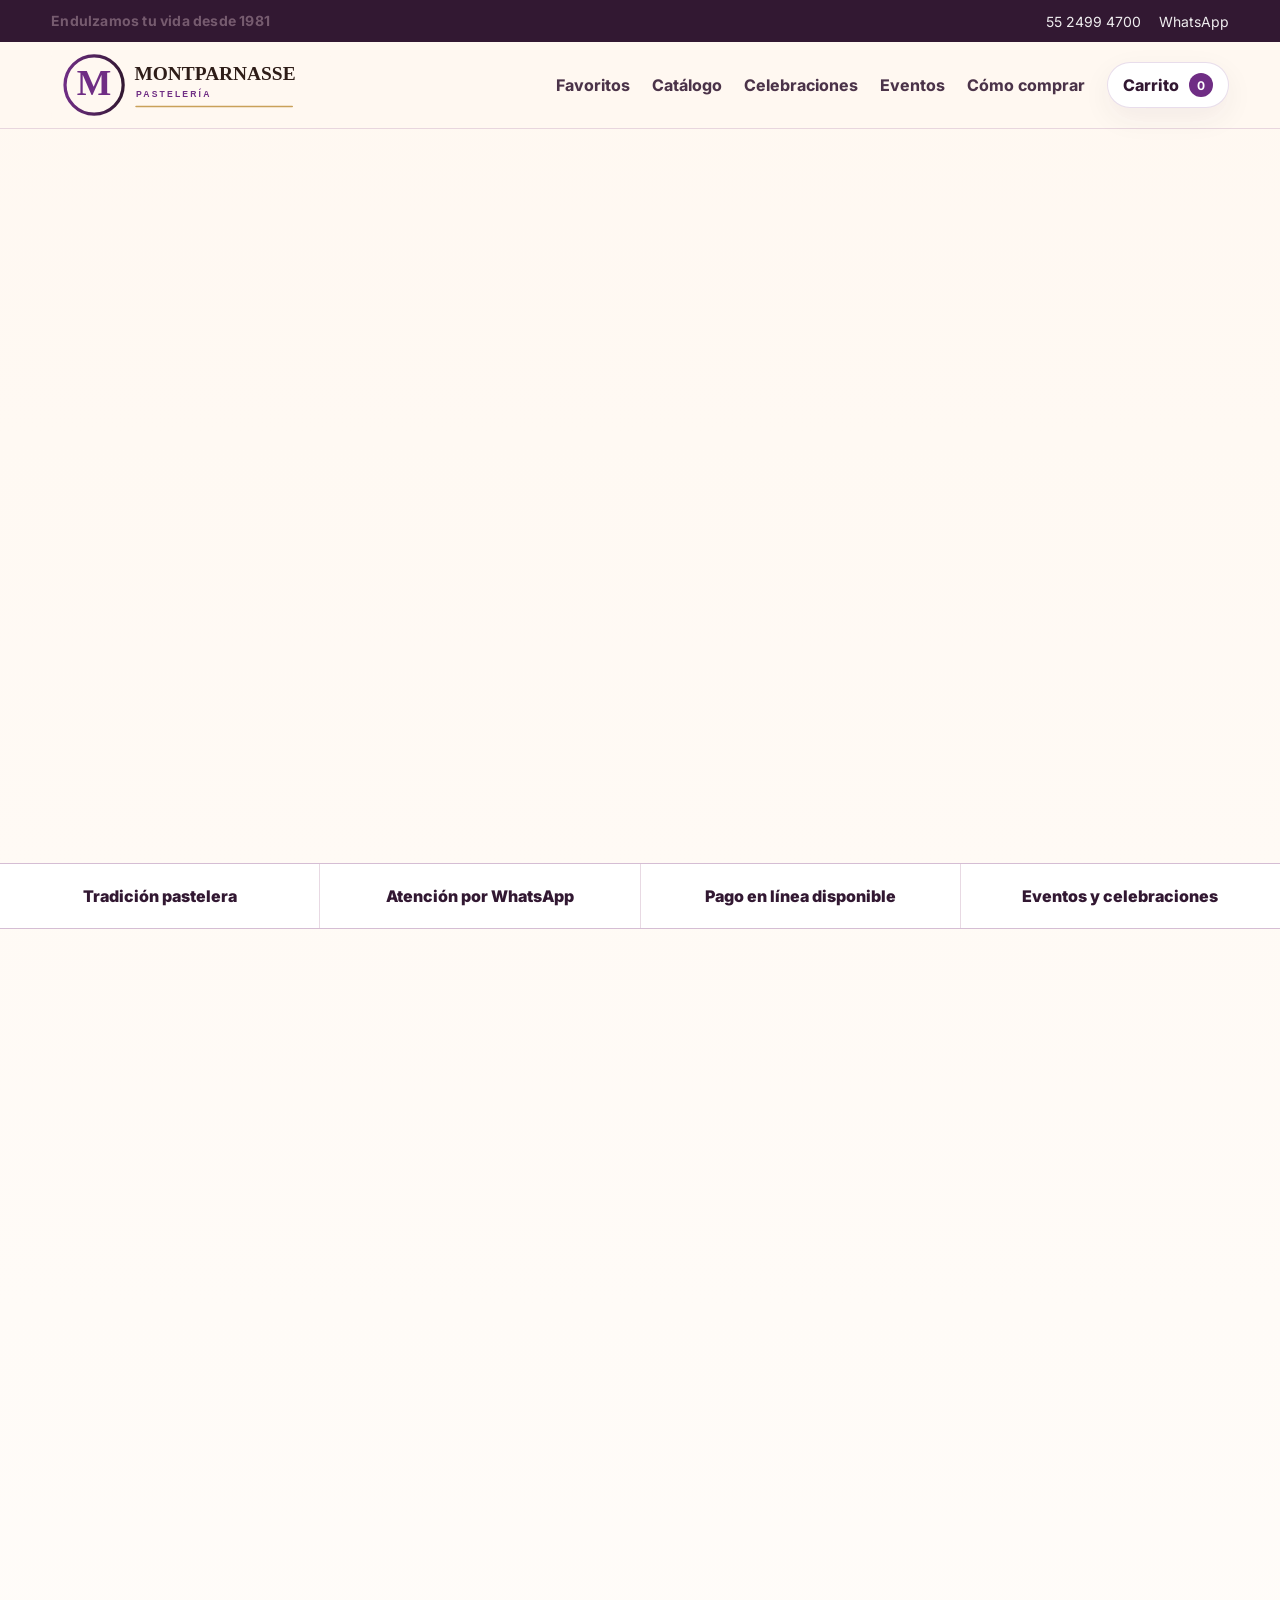
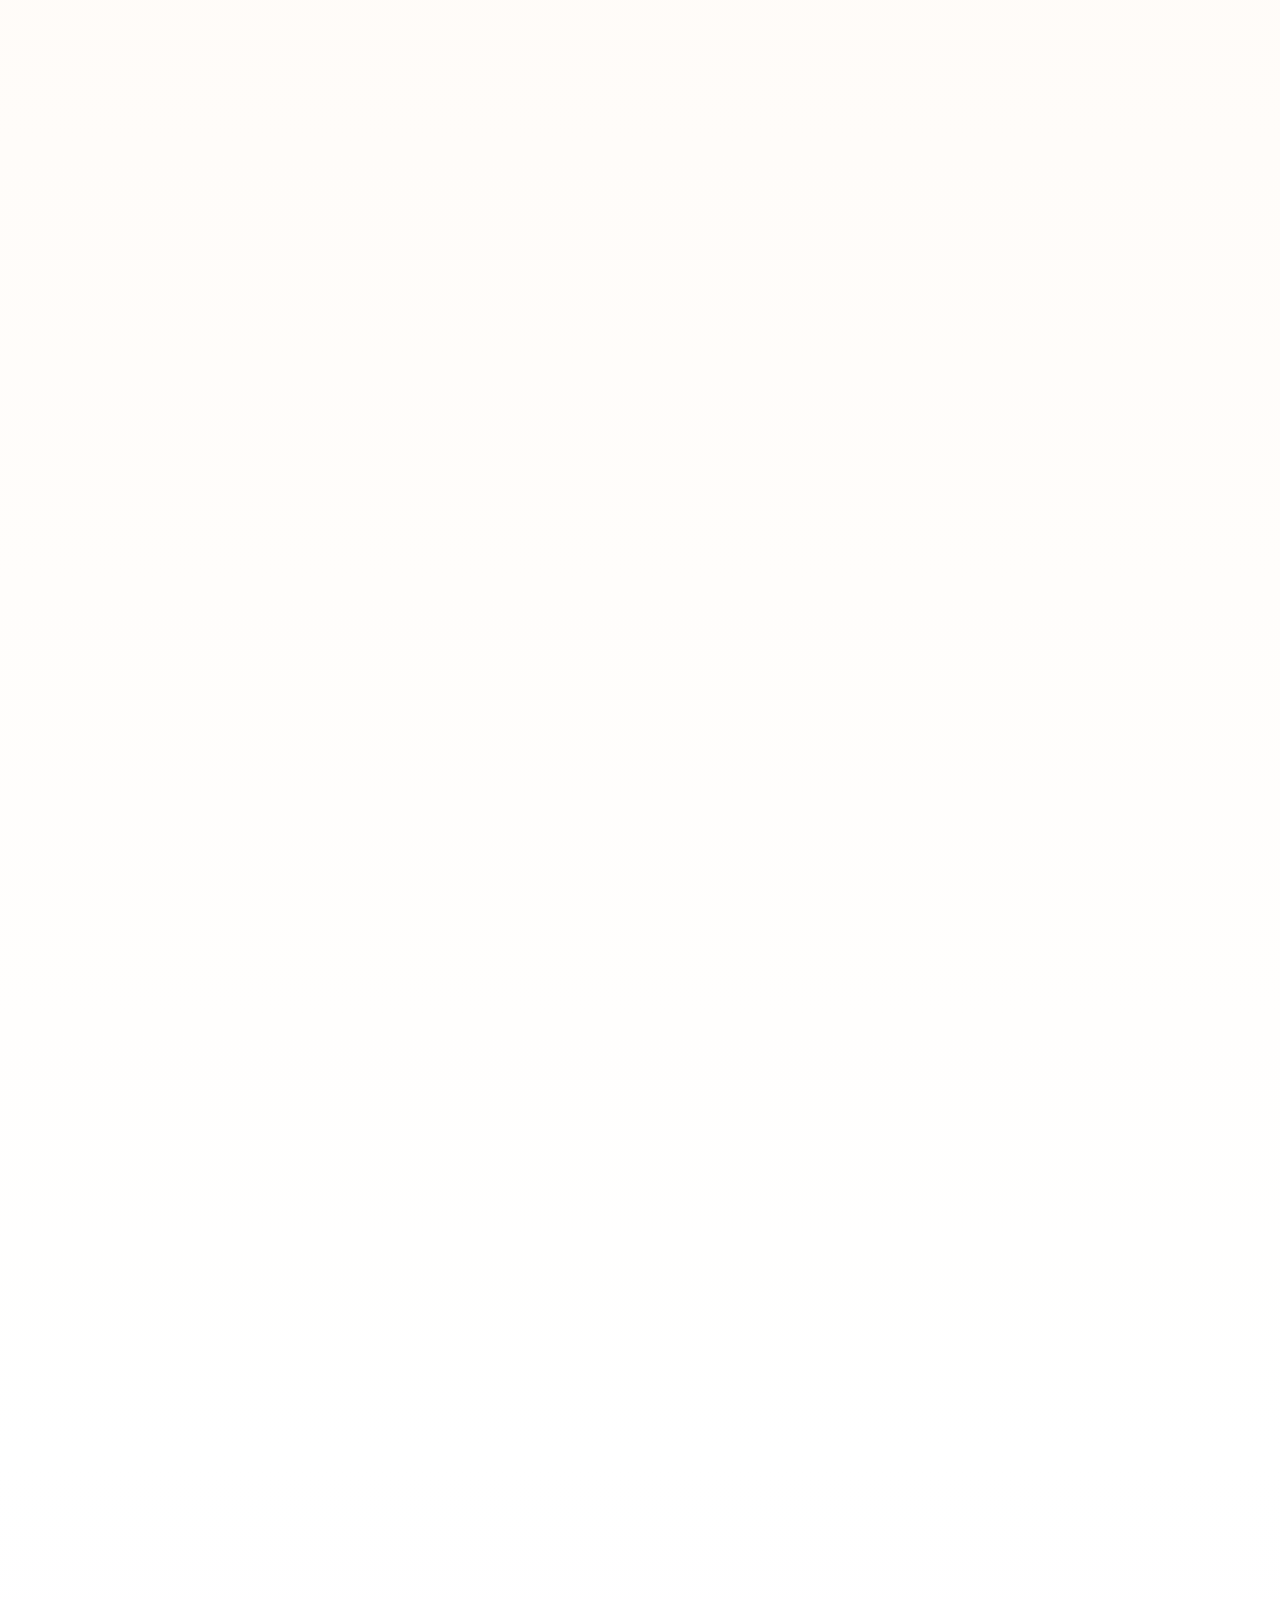
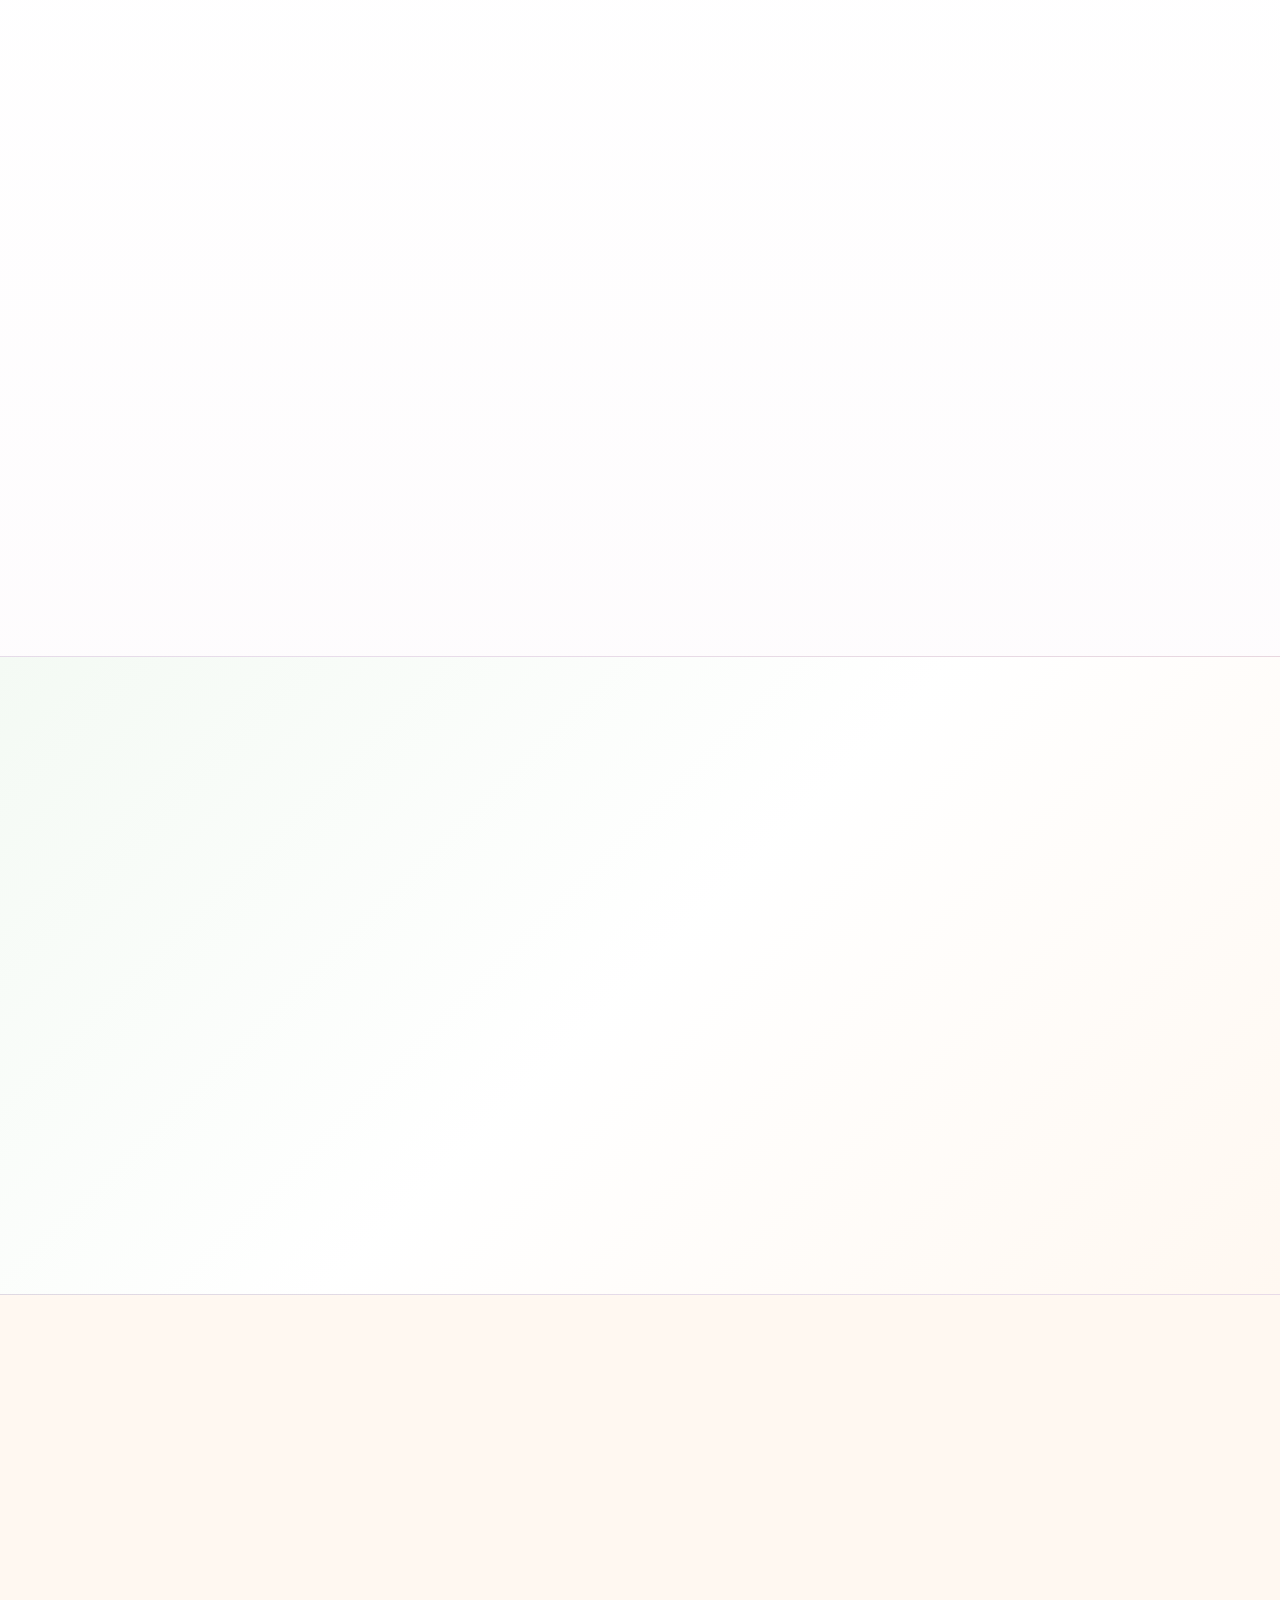
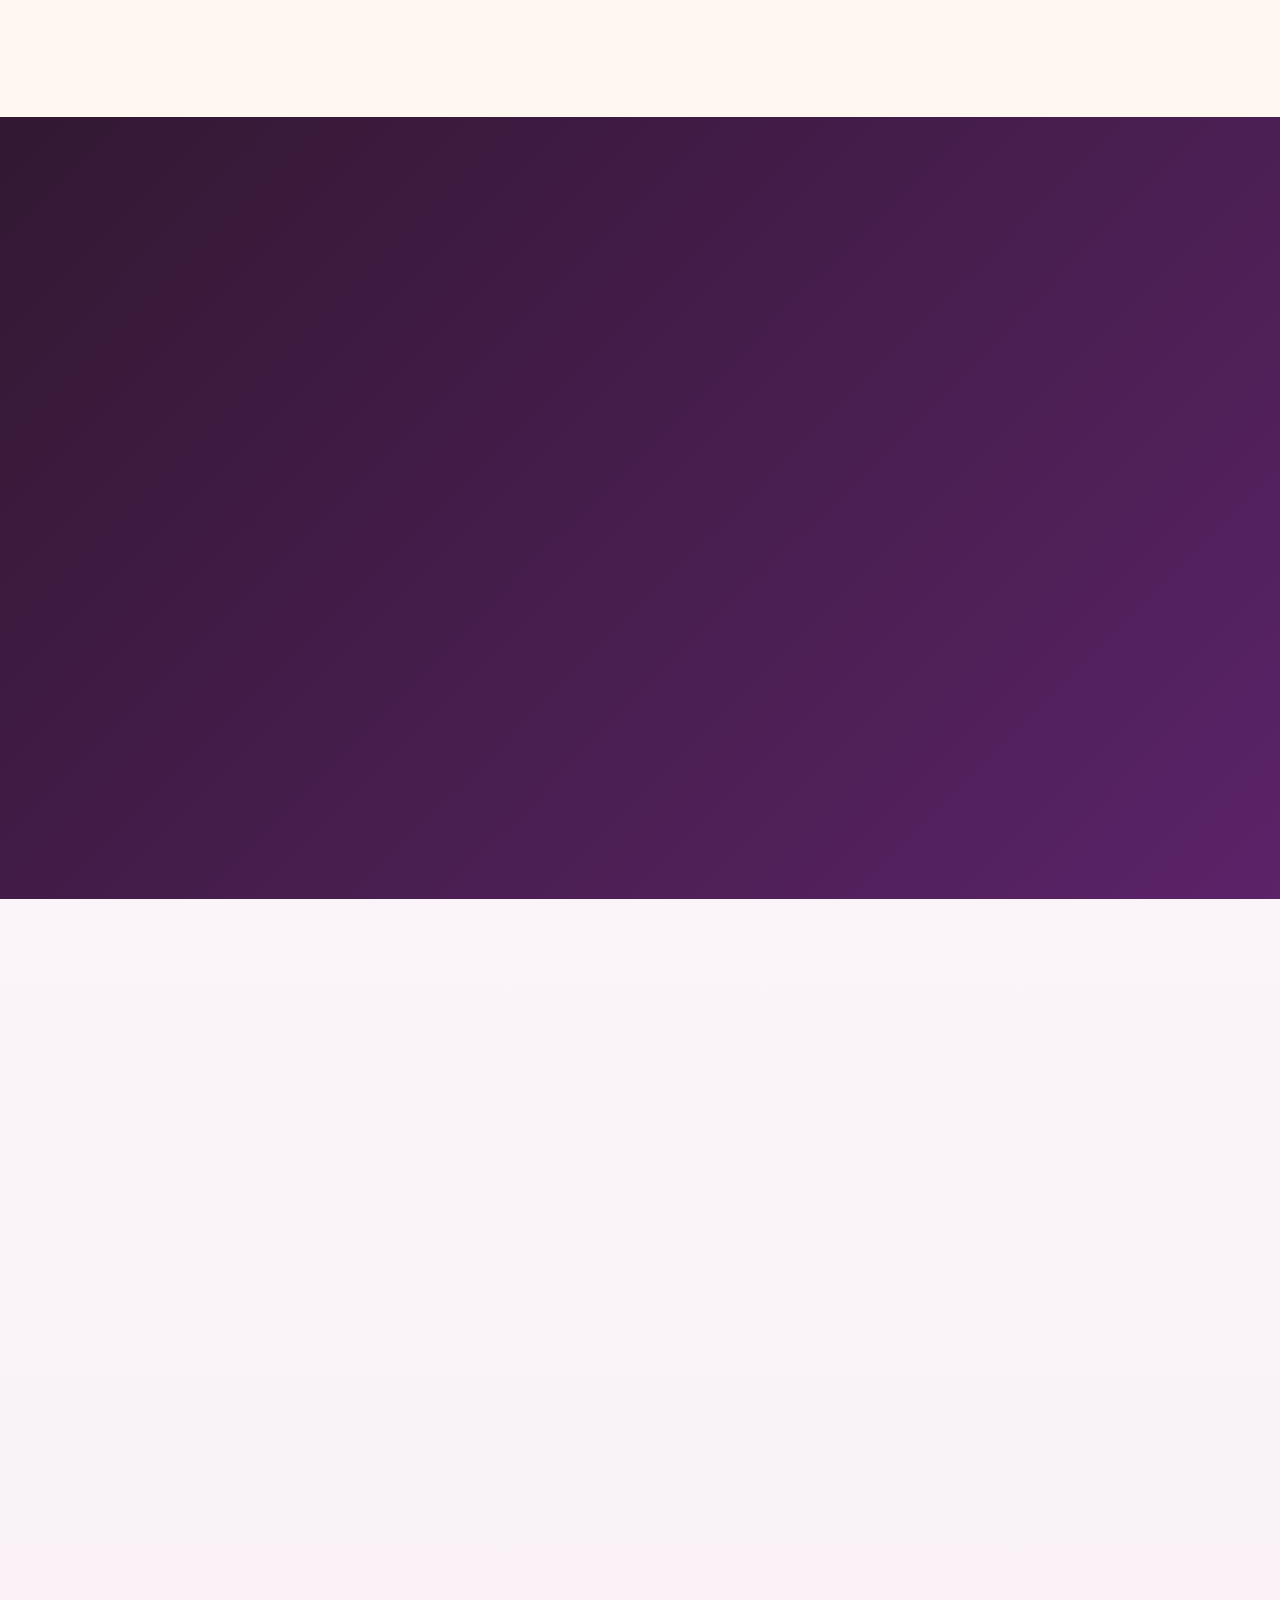
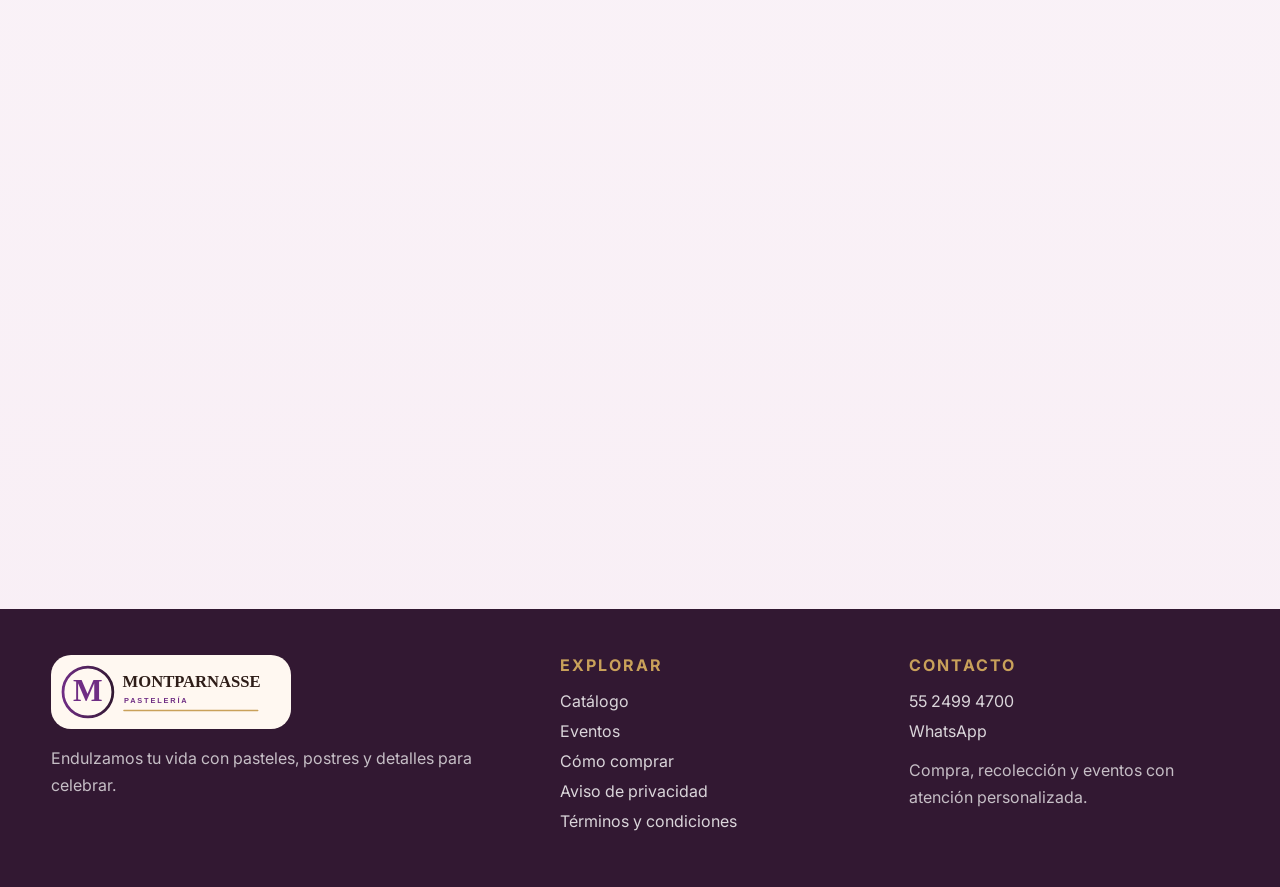
==== commit d8ccb021: "Add files via upload" ====
--- a/index.html
+++ b/index.html
@@ -1,417 +1,275 @@
 <!doctype html>
 <html lang="es-MX">
 <head>
-  <meta charset="utf-8">
-  <meta name="viewport" content="width=device-width, initial-scale=1">
-  <title>Montparnasse Pastelería | Pasteles y postres para celebrar</title>
-  <meta name="description" content="Montparnasse Pastelería: demo funcional para catálogo, carrito y confirmación de pedidos por WhatsApp. Datos comerciales sujetos a confirmación oficial.">
-  <meta name="robots" content="index, follow">
-  <meta name="theme-color" content="#6F2D84">
-  <meta property="og:title" content="Montparnasse Pastelería | Endulzamos tu vida">
-  <meta property="og:description" content="Pasteles, postres, opciones para eventos y línea libre de azúcar. Demo funcional con pedido asistido por WhatsApp.">
-  <meta property="og:type" content="website">
-  <meta property="og:image" content="assets/brand/social-card-placeholder.svg">
-  <link rel="icon" href="assets/brand/favicon.svg" type="image/svg+xml">
+  <meta charset="utf-8" />
+  <meta name="viewport" content="width=device-width, initial-scale=1" />
+  <title>Montparnasse Pastelería | Endulzamos tu vida</title>
+  <meta name="description" content="Pasteles, gelatinas, helados, galletas y postres para celebrar con Montparnasse Pastelería. Compra con Mercado Pago o finaliza tu pedido por WhatsApp." />
+  <meta name="theme-color" content="#6F2D84" />
+  <meta property="og:title" content="Montparnasse Pastelería" />
+  <meta property="og:description" content="Endulzamos tu vida con pasteles, postres y celebraciones especiales." />
+  <meta property="og:image" content="assets/brand/social-card.svg" />
+  <link rel="icon" href="assets/brand/favicon.svg" />
   <link rel="preconnect" href="https://fonts.googleapis.com">
   <link rel="preconnect" href="https://fonts.gstatic.com" crossorigin>
   <link href="https://fonts.googleapis.com/css2?family=Inter:wght@400;500;600;700;800&family=Playfair+Display:wght@600;700;800&display=swap" rel="stylesheet">
-  <link rel="stylesheet" href="styles.css">
+  <link rel="stylesheet" href="styles.css" />
 </head>
 <body>
-  <a class="skip-link" href="#contenido">Saltar al contenido</a>
-
+  <a class="skip-link" href="#catalogo">Saltar al catálogo</a>
   <div class="topbar">
-    <div class="container topbar__inner">
-      <p><strong>Demo funcional v2.</strong> Información pública y placeholders editables; confirmar datos antes de publicación comercial final.</p>
-      <a href="https://wa.me/525524994700" target="_blank" rel="noopener" aria-label="Contactar por WhatsApp">WhatsApp: 55 2499 4700</a>
+    <p>Endulzamos tu vida desde 1981</p>
+    <div class="topbar-actions">
+      <a href="tel:5524994700">55 2499 4700</a>
+      <a href="https://wa.me/525524994700" target="_blank" rel="noreferrer">WhatsApp</a>
     </div>
   </div>
 
-  <header class="site-header" id="top">
-    <div class="container header__inner">
-      <a href="#top" class="brand" aria-label="Inicio Montparnasse Pastelería">
-        <!-- TODO: reemplazar con logo oficial en SVG/PNG -->
-        <img src="assets/brand/logo-placeholder.svg" alt="Montparnasse Pastelería - logo temporal" class="brand__logo">
+  <header class="site-header" id="inicio">
+    <nav class="nav-shell" aria-label="Navegación principal">
+      <a class="brand" href="#inicio" aria-label="Inicio Montparnasse">
+        <img src="assets/brand/logo-montparnasse-demo.svg" alt="Montparnasse Pastelería" />
       </a>
-
-      <button class="menu-toggle" type="button" aria-expanded="false" aria-controls="main-nav" aria-label="Abrir menú">
-        <span></span><span></span><span></span>
-      </button>
-
-      <nav class="main-nav" id="main-nav" aria-label="Navegación principal">
+      <button class="nav-toggle" aria-label="Abrir menú" aria-expanded="false">☰</button>
+      <div class="nav-links" id="navLinks">
+        <a href="#favoritos">Favoritos</a>
         <a href="#catalogo">Catálogo</a>
-        <a href="#libre-azucar">Libre de azúcar</a>
+        <a href="#celebracion">Celebraciones</a>
         <a href="#eventos">Eventos</a>
-        <a href="#como-pedir">Cómo pedir</a>
-        <a href="#sucursales">Sucursales</a>
-        <a href="#contacto">Contacto</a>
-      </nav>
-
-      <button class="cart-button" type="button" data-open-cart aria-label="Abrir carrito">
-        <span>Pedido</span>
-        <strong data-cart-count>0</strong>
-      </button>
-    </div>
+        <a href="#comprar">Cómo comprar</a>
+        <button class="header-cart" id="openCartBtn" type="button"><span>Carrito</span><b id="cartCount">0</b></button>
+      </div>
+    </nav>
   </header>
 
-  <main id="contenido">
-    <section class="hero section-pad" aria-labelledby="hero-title">
-      <div class="container hero__grid">
-        <div class="hero__copy reveal">
-          <span class="eyebrow">Pastelería mexicana · trayectoria desde 1981</span>
-          <h1 id="hero-title">Pasteles para celebrar bonito, pedir fácil y compartir mejor.</h1>
-          <p class="hero__lead">Elige entre pasteles, postres y opciones especiales para cumpleaños, regalos, reuniones y eventos. Arma tu pedido en línea y confirma disponibilidad, entrega o recolección con atención personalizada.</p>
-          <div class="hero__actions">
-            <a class="btn btn--primary" href="#catalogo">Armar mi pedido</a>
-            <a class="btn btn--ghost" href="#eventos">Cotizar pastel para evento</a>
-          </div>
-          <div class="hero__note" role="note">
-            <span>“Endulzamos tu vida”</span>
-            <small>La disponibilidad, cobertura, total final y método de pago se confirman por WhatsApp.</small>
-          </div>
-        </div>
-
-        <div class="hero__visual reveal" aria-label="Producto destacado">
-          <div class="hero-card">
-            <span class="hero-card__badge">Producto destacado editable</span>
-            <!-- PLACEHOLDER: imagen temporal -->
-            <img src="assets/products/hero-pastel-celebracion.svg" alt="Pastel de celebración - imagen temporal editable" loading="eager">
-            <div class="hero-card__content">
-              <p class="mini-title">Pastel de celebración</p>
-              <p>Ideal para cumpleaños, regalos y reuniones familiares.</p>
-              <button class="text-button" type="button" data-quick-add="pastel-celebracion">Agregar al pedido</button>
-            </div>
-          </div>
-        </div>
-      </div>
-    </section>
-
-    <section class="trust-strip" aria-label="Puntos de confianza">
-      <div class="container trust-strip__grid">
-        <div><strong>Atención asistida</strong><span>Confirmación final por WhatsApp</span></div>
-        <div><strong>Pedido flexible</strong><span>Recolección o entrega sujeta a cobertura</span></div>
-        <div><strong>Ocasiones especiales</strong><span>Cumpleaños, regalos y eventos</span></div>
-        <div><strong>Datos editables</strong><span>Precios y sucursales por validar</span></div>
-      </div>
-    </section>
-
-    <section class="occasion section-pad" aria-labelledby="ocasion-title">
-      <div class="container">
-        <div class="section-heading reveal">
-          <span class="eyebrow">Compra por ocasión</span>
-          <h2 id="ocasion-title">¿Qué estás celebrando?</h2>
-          <p>La página debe ayudar al cliente a comprar por intención, no solo por producto. Así se reduce fricción y se vuelve más fácil decidir.</p>
-        </div>
-        <div class="occasion__grid">
-          <article class="occasion-card reveal">
-            <img src="assets/products/categoria-cumpleanos.svg" alt="Categoría cumpleaños - imagen temporal">
-            <div><h3>Cumpleaños</h3><p>Pasteles para reuniones familiares y celebraciones especiales.</p><a href="#catalogo" data-filter-link="pasteles">Ver opciones</a></div>
-          </article>
-          <article class="occasion-card reveal">
-            <img src="assets/products/categoria-regalos.svg" alt="Categoría regalos - imagen temporal">
-            <div><h3>Regalos</h3><p>Detalles dulces para sorprender sin complicarte.</p><a href="#catalogo" data-filter-link="postres">Ver regalos</a></div>
-          </article>
-          <article class="occasion-card reveal">
-            <img src="assets/products/categoria-eventos.svg" alt="Categoría eventos - imagen temporal">
-            <div><h3>Eventos</h3><p>Opciones para bodas, XV años, empresas y celebraciones grandes.</p><a href="#eventos">Cotizar evento</a></div>
-          </article>
-          <article class="occasion-card reveal">
-            <img src="assets/products/categoria-libre-azucar.svg" alt="Categoría libre de azúcar - imagen temporal">
-            <div><h3>Libre de azúcar</h3><p>Alternativas especiales para quienes buscan disfrutar diferente.</p><a href="#libre-azucar">Consultar línea</a></div>
-          </article>
-        </div>
-      </div>
-    </section>
-
-    <section class="catalog section-pad section-muted" id="catalogo" aria-labelledby="catalog-title">
-      <div class="container">
-        <div class="section-heading section-heading--split reveal">
+  <main>
+    <section class="hero section-pad">
+      <div class="hero-copy reveal">
+        <span class="eyebrow">Pastelería mexicana · desde 1981</span>
+        <h1>Endulzamos tu vida.</h1>
+        <p>Pasteles, gelatinas, helados, galletas y postres para celebrar cada momento con el sabor de Montparnasse.</p>
+        <div class="hero-actions">
+          <a class="btn btn-primary" href="#catalogo">Ver catálogo</a>
+          <button class="btn btn-secondary" id="heroMercadoPago" type="button">Comprar con Mercado Pago</button>
+          <a class="btn btn-ghost" href="#eventos">Cotizar evento</a>
+        </div>
+        <div class="hero-stats" aria-label="Beneficios de Montparnasse">
+          <div><strong>1981</strong><span>Trayectoria</span></div>
+          <div><strong>+50</strong><span>Productos disponibles</span></div>
+          <div><strong>2</strong><span>Formas de compra</span></div>
+        </div>
+      </div>
+      <div class="hero-visual reveal">
+        <img src="assets/brand/hero-montparnasse.svg" alt="Pastel de celebración Montparnasse" />
+        <div class="floating-card">
+          <span>Favorito</span>
+          <strong>Fresas con Crema</strong>
+          <small>Ideal para cumpleaños y reuniones</small>
+        </div>
+      </div>
+    </section>
+
+    <section class="trust-strip" aria-label="Confianza Montparnasse">
+      <div>Tradición pastelera</div>
+      <div>Atención por WhatsApp</div>
+      <div>Pago en línea disponible</div>
+      <div>Eventos y celebraciones</div>
+    </section>
+
+    <section class="section-pad celebration-builder" id="celebracion">
+      <div class="section-heading reveal">
+        <span class="eyebrow">Atelier de celebraciones</span>
+        <h2>Elige el momento y descubre opciones para celebrarlo.</h2>
+        <p>Una experiencia pensada para recomendar productos según ocasión, número de personas y sabor.</p>
+      </div>
+      <div class="builder-shell reveal">
+        <div class="builder-panel">
+          <label>1. ¿Qué quieres celebrar?</label>
+          <div class="chip-group" data-builder="occasion">
+            <button class="chip active" data-value="cumpleanos">Cumpleaños</button>
+            <button class="chip" data-value="regalo">Regalo</button>
+            <button class="chip" data-value="evento">Evento</button>
+            <button class="chip" data-value="antojo">Antojo</button>
+            <button class="chip" data-value="libre-azucar">Libre de azúcar</button>
+          </div>
+          <label>2. ¿Para cuántas personas?</label>
+          <div class="chip-group" data-builder="people">
+            <button class="chip active" data-value="4">1–4</button>
+            <button class="chip" data-value="10">8–10</button>
+            <button class="chip" data-value="20">20+</button>
+            <button class="chip" data-value="40">40+</button>
+          </div>
+          <label>3. ¿Qué perfil de sabor prefieres?</label>
+          <div class="chip-group" data-builder="flavor">
+            <button class="chip active" data-value="todos">Todos</button>
+            <button class="chip" data-value="Chocolate">Chocolate</button>
+            <button class="chip" data-value="Frutales">Frutal</button>
+            <button class="chip" data-value="Tres leches">Tres leches</button>
+            <button class="chip" data-value="Especiales">Especial</button>
+          </div>
+        </div>
+        <div class="builder-results">
+          <div class="mini-heading">
+            <span>Recomendación Montparnasse</span>
+            <button class="text-btn" id="builderReset" type="button">Reiniciar</button>
+          </div>
+          <div class="recommendation-grid" id="builderResults"></div>
+        </div>
+      </div>
+    </section>
+
+    <section class="section-pad favorites-section" id="favoritos">
+      <div class="section-heading reveal">
+        <span class="eyebrow">Sabores insignia</span>
+        <h2>Favoritos Montparnasse.</h2>
+        <p>Una selección visual para abrir el apetito y llevar al usuario directo al carrito.</p>
+      </div>
+      <div class="carousel-shell reveal">
+        <button class="carousel-btn prev" data-scroll="featuredTrack" data-dir="-1" aria-label="Anterior">‹</button>
+        <div class="product-track" id="featuredTrack"></div>
+        <button class="carousel-btn next" data-scroll="featuredTrack" data-dir="1" aria-label="Siguiente">›</button>
+      </div>
+    </section>
+
+    <section class="section-pad catalog-section" id="catalogo">
+      <div class="section-heading reveal">
+        <span class="eyebrow">Catálogo</span>
+        <h2>Explora por categoría sin perderte en una lista interminable.</h2>
+        <p>Los productos están organizados por tipo, sabor y ocasión para que la compra se sienta más cómoda.</p>
+      </div>
+      <div class="catalog-toolbar reveal">
+        <div class="search-box">
+          <span>⌕</span>
+          <input id="productSearch" type="search" placeholder="Buscar pastel, helado, gelatina..." aria-label="Buscar producto" />
+        </div>
+        <div class="tab-scroll" id="categoryTabs"></div>
+      </div>
+      <div class="catalog-panel reveal">
+        <div class="catalog-panel-head">
           <div>
-            <span class="eyebrow">Catálogo editable</span>
-            <h2 id="catalog-title">Elige tu próximo antojo</h2>
-            <p>Productos de ejemplo basados en categorías reales de pastelería. Reemplazar por catálogo oficial antes de publicar comercialmente.</p>
-          </div>
-          <div class="catalog-search">
-            <label for="search-products">Buscar producto</label>
-            <input id="search-products" type="search" placeholder="Ej. chocolate, evento, gelatina">
-          </div>
-        </div>
-
-        <div class="filters reveal" role="tablist" aria-label="Filtrar productos">
-          <button class="filter-btn is-active" type="button" data-filter="todos">Todos</button>
-          <button class="filter-btn" type="button" data-filter="pasteles">Pasteles</button>
-          <button class="filter-btn" type="button" data-filter="gelatinas">Gelatinas</button>
-          <button class="filter-btn" type="button" data-filter="postres">Postres</button>
-          <button class="filter-btn" type="button" data-filter="libre-azucar">Libre de azúcar</button>
-          <button class="filter-btn" type="button" data-filter="eventos">Eventos</button>
-        </div>
-
-        <div class="catalog-grid" id="product-grid" aria-live="polite"></div>
-      </div>
-    </section>
-
-    <section class="special section-pad" id="libre-azucar" aria-labelledby="sugar-title">
-      <div class="container special__grid">
-        <div class="special__image reveal">
-          <!-- PLACEHOLDER: imagen temporal -->
-          <img src="assets/products/producto-libre-azucar.svg" alt="Línea libre de azúcar - imagen temporal editable" loading="lazy">
-        </div>
-        <div class="special__copy reveal">
-          <span class="eyebrow eyebrow--green">Línea especial</span>
-          <h2 id="sugar-title">Opciones especiales para disfrutar diferente.</h2>
-          <p>Montparnasse menciona una línea libre de azúcar en información pública. En esta demo se muestra como sección estratégica, pero el catálogo, ingredientes, tamaños y disponibilidad deben confirmarse antes de publicación final.</p>
-          <ul class="check-list">
-            <li>Consulta opciones disponibles por fecha.</li>
-            <li>Confirma ingredientes y restricciones antes de comprar.</li>
-            <li>Solicita recomendación para regalos o reuniones.</li>
-          </ul>
-          <a class="btn btn--secondary" href="https://wa.me/525524994700?text=Hola%2C%20quiero%20consultar%20opciones%20libres%20de%20az%C3%BAcar%20de%20Montparnasse." target="_blank" rel="noopener">Consultar por WhatsApp</a>
-        </div>
-      </div>
-    </section>
-
-    <section class="events section-pad section-dark" id="eventos" aria-labelledby="events-title">
-      <div class="container events__grid">
-        <div class="events__copy reveal">
-          <span class="eyebrow eyebrow--gold">Cotización para eventos</span>
-          <h2 id="events-title">Pasteles para eventos que merecen verse y saberse bien.</h2>
-          <p>Para cumpleaños grandes, bodas, XV años, eventos empresariales o celebraciones especiales, solicita una cotización con fecha, número de personas, producto deseado y zona.</p>
-          <div class="events__cards">
-            <span>Bodas</span><span>XV años</span><span>Empresas</span><span>Cumpleaños</span><span>Regalos</span>
-          </div>
-        </div>
-
-        <form class="quote-form reveal" id="quote-form" novalidate>
-          <h3>Cotizar evento</h3>
-          <p>Formulario preparado para enviar solicitud por WhatsApp.</p>
-          <div class="form-grid">
-            <label>Tipo de evento
-              <select name="eventType" required>
-                <option value="">Selecciona una opción</option>
-                <option>Cumpleaños</option>
-                <option>Boda</option>
-                <option>XV años</option>
-                <option>Evento empresarial</option>
-                <option>Regalo especial</option>
-                <option>Otro</option>
-              </select>
-            </label>
-            <label>Fecha
-              <input type="date" name="eventDate" required>
-            </label>
-            <label>Número de personas
-              <input type="number" name="people" min="1" placeholder="Ej. 30" required>
-            </label>
-            <label>Producto deseado
-              <input type="text" name="desiredProduct" placeholder="Ej. pastel, mesa de postres" required>
-            </label>
-            <label class="full">Zona
-              <input type="text" name="zone" placeholder="Alcaldía, municipio o zona de entrega" required>
-            </label>
-            <label class="full">Comentarios
-              <textarea name="comments" rows="4" placeholder="Cuéntanos estilo, sabor, colores, entrega o recolección."></textarea>
-            </label>
-          </div>
-          <button class="btn btn--primary btn--full" type="submit">Enviar cotización por WhatsApp</button>
-          <p class="form-message" data-quote-message aria-live="polite"></p>
-        </form>
-      </div>
-    </section>
-
-    <section class="process section-pad" id="como-pedir" aria-labelledby="process-title">
-      <div class="container">
-        <div class="section-heading reveal">
-          <span class="eyebrow">MVP realista</span>
-          <h2 id="process-title">Pedir tu pastel debe ser sencillo.</h2>
-          <p>Esta versión está pensada como catálogo funcional con carrito y confirmación asistida por WhatsApp.</p>
-        </div>
-        <div class="process__grid">
-          <article class="step-card reveal"><span>01</span><h3>Elige</h3><p>Explora categorías, busca productos y revisa detalles editables.</p></article>
-          <article class="step-card reveal"><span>02</span><h3>Agrega</h3><p>Arma tu pedido y ajusta cantidades desde el carrito lateral.</p></article>
-          <article class="step-card reveal"><span>03</span><h3>Define</h3><p>Selecciona intención de compra, fecha tentativa y entrega o recolección.</p></article>
-          <article class="step-card reveal"><span>04</span><h3>Confirma</h3><p>El equipo valida disponibilidad, cobertura, total final y método de pago.</p></article>
-        </div>
-      </div>
-    </section>
-
-    <section class="locations section-pad section-muted" id="sucursales" aria-labelledby="locations-title">
-      <div class="container">
-        <div class="section-heading section-heading--split reveal">
-          <div>
-            <span class="eyebrow">Sucursales y cobertura</span>
-            <h2 id="locations-title">Encuentra la mejor forma de recibir tu pedido.</h2>
-            <p>No se incluyen direcciones exactas hasta confirmarlas con información oficial.</p>
-          </div>
-          <a class="btn btn--ghost-dark" href="https://wa.me/525524994700?text=Hola%2C%20quiero%20confirmar%20sucursal%20o%20cobertura%20para%20un%20pedido%20de%20Montparnasse." target="_blank" rel="noopener">Consultar cobertura</a>
-        </div>
-        <div class="locations__grid">
-          <article class="location-card reveal"><h3>Sucursal 1</h3><p>Dirección por confirmar</p><small>Horarios sujetos a disponibilidad por sucursal. Confirma atención por WhatsApp.</small></article>
-          <article class="location-card reveal"><h3>Sucursal 2</h3><p>Dirección por confirmar</p><small>Horarios sujetos a disponibilidad por sucursal. Confirma atención por WhatsApp.</small></article>
-          <article class="location-card reveal"><h3>Sucursal 3</h3><p>Dirección por confirmar</p><small>Horarios sujetos a disponibilidad por sucursal. Confirma atención por WhatsApp.</small></article>
-        </div>
-      </div>
-    </section>
-
-    <section class="faq section-pad" aria-labelledby="faq-title">
-      <div class="container faq__grid">
-        <div class="section-heading reveal">
-          <span class="eyebrow">Preguntas frecuentes</span>
-          <h2 id="faq-title">Antes de confirmar tu pedido.</h2>
-          <p>Respuestas redactadas como demo. Ajustar con políticas oficiales.</p>
-        </div>
-        <div class="accordion reveal" id="faq-accordion">
-          <div class="faq-item"><button type="button">¿Puedo comprar directamente en la página?</button><div><p>En esta versión, la página permite armar tu pedido y enviarlo por WhatsApp para confirmar disponibilidad, cobertura y total final.</p></div></div>
-          <div class="faq-item"><button type="button">¿Los precios son definitivos?</button><div><p>No. Los precios mostrados son placeholders o textos por confirmar. Deben reemplazarse por precios oficiales antes de publicar comercialmente.</p></div></div>
-          <div class="faq-item"><button type="button">¿Puedo pedir para un evento?</button><div><p>Sí. La página tiene un flujo especial para solicitar cotización de eventos, cumpleaños grandes, empresas, bodas o XV años.</p></div></div>
-          <div class="faq-item"><button type="button">¿Tienen línea libre de azúcar?</button><div><p>La información pública menciona una línea libre de azúcar. El catálogo, ingredientes y disponibilidad deben confirmarse con la marca.</p></div></div>
-          <div class="faq-item"><button type="button">¿Mi pedido queda confirmado al enviar WhatsApp?</button><div><p>No. Tu pedido queda confirmado hasta recibir respuesta del equipo Montparnasse con disponibilidad, cobertura, total final y método de pago.</p></div></div>
-        </div>
-      </div>
-    </section>
-
-    <section class="contact section-pad section-muted" id="contacto" aria-labelledby="contact-title">
-      <div class="container contact__grid">
-        <div class="contact__copy reveal">
-          <span class="eyebrow">Contacto</span>
-          <h2 id="contact-title">¿Necesitas ayuda para elegir?</h2>
-          <p>Cuéntanos qué estás buscando y te orientamos para encontrar una opción adecuada para tu celebración, regalo o evento.</p>
-          <div class="contact-card">
-            <strong>WhatsApp público encontrado</strong>
-            <a href="https://wa.me/525524994700" target="_blank" rel="noopener">55 2499 4700</a>
-            <small>Confirmar antes de publicación comercial final.</small>
-          </div>
-        </div>
-        <form class="contact-form reveal" id="contact-form" novalidate>
-          <div class="form-grid">
-            <label>Nombre
-              <input type="text" name="name" autocomplete="name" required placeholder="Tu nombre">
-            </label>
-            <label>Teléfono
-              <input type="tel" name="phone" autocomplete="tel" required placeholder="Tu WhatsApp">
-            </label>
-            <label class="full">Motivo
-              <select name="reason" required>
-                <option value="">Selecciona una opción</option>
-                <option>Pedido de pastel</option>
-                <option>Cotización de evento</option>
-                <option>Consulta línea libre de azúcar</option>
-                <option>Recolección o entrega</option>
-                <option>Otro</option>
-              </select>
-            </label>
-            <label class="full">Mensaje
-              <textarea name="message" rows="5" placeholder="Escribe tu solicitud" required></textarea>
-            </label>
-          </div>
-          <button class="btn btn--primary btn--full" type="submit">Enviar solicitud</button>
-          <p class="form-message" data-contact-message aria-live="polite"></p>
-        </form>
+            <span class="eyebrow" id="activeCategoryEyebrow">Categoría</span>
+            <h3 id="activeCategoryTitle">Pasteles</h3>
+          </div>
+          <div class="panel-actions">
+            <button class="text-btn" data-scroll="categoryTrack" data-dir="-1" type="button">←</button>
+            <button class="text-btn" data-scroll="categoryTrack" data-dir="1" type="button">→</button>
+          </div>
+        </div>
+        <div class="product-track catalog-track" id="categoryTrack"></div>
+      </div>
+    </section>
+
+    <section class="section-pad moments-section">
+      <div class="section-heading reveal">
+        <span class="eyebrow">Momentos Montparnasse</span>
+        <h2>Un postre para cada momento.</h2>
+      </div>
+      <div class="moment-grid reveal">
+        <article class="moment-card" data-filter-moment="cumpleanos"><img src="assets/placeholders/momentos-cumpleanos.svg" alt="Cumpleaños" /><div><h3>Para cantar las mañanitas</h3><p>Pasteles familiares, gelatinas y detalles para compartir.</p></div></article>
+        <article class="moment-card" data-filter-moment="regalo"><img src="assets/placeholders/momentos-regalos.svg" alt="Regalos" /><div><h3>Para regalar bonito</h3><p>Galletas, chocolates, tejas y postres listos para sorprender.</p></div></article>
+        <article class="moment-card" data-filter-moment="evento"><img src="assets/placeholders/momentos-eventos.svg" alt="Eventos" /><div><h3>Para celebrar en grande</h3><p>Opciones para reuniones, empresas y celebraciones especiales.</p></div></article>
+        <article class="moment-card" data-filter-moment="libre-azucar"><img src="assets/placeholders/momentos-libre-azucar.svg" alt="Libre de azúcar" /><div><h3>Para disfrutar diferente</h3><p>Una línea especial que conserva el espíritu dulce de la marca.</p></div></article>
+      </div>
+    </section>
+
+    <section class="section-pad sugar-section" id="libre-azucar">
+      <div class="sugar-copy reveal">
+        <span class="eyebrow">Línea libre de azúcar</span>
+        <h2>Opciones especiales con el estilo Montparnasse.</h2>
+        <p>Una categoría pensada para quienes buscan disfrutar un postre diferente sin dejar de celebrar.</p>
+        <a class="btn btn-primary" href="#catalogo" data-jump-category="Línea libre de azúcar">Ver línea libre de azúcar</a>
+      </div>
+      <div class="product-track compact-track reveal" id="sugarTrack"></div>
+    </section>
+
+    <section class="section-pad bundles-section">
+      <div class="section-heading reveal">
+        <span class="eyebrow">Mesa dulce sugerida</span>
+        <h2>Completa tu celebración.</h2>
+        <p>Combos sugeridos para presentar la venta cruzada de manera natural y aumentar el ticket promedio.</p>
+      </div>
+      <div class="bundle-grid reveal" id="bundleGrid"></div>
+    </section>
+
+    <section class="section-pad events-section" id="eventos">
+      <div class="events-copy reveal">
+        <span class="eyebrow">Eventos y celebraciones</span>
+        <h2>Haz de cada celebración algo especial.</h2>
+        <p>Cotiza pasteles y postres para cumpleaños, bodas, XV años, reuniones familiares y eventos empresariales.</p>
+        <ul class="check-list">
+          <li>Cumpleaños y reuniones familiares</li>
+          <li>Eventos empresariales y regalos corporativos</li>
+          <li>Mesas dulces, pasteles por porciones y complementos</li>
+        </ul>
+      </div>
+      <form class="event-form reveal" id="eventForm">
+        <h3>Cotiza tu celebración</h3>
+        <div class="form-grid">
+          <label>Tipo de evento<select name="eventType" required><option>Cumpleaños</option><option>Boda</option><option>XV años</option><option>Evento empresarial</option><option>Reunión familiar</option><option>Otro</option></select></label>
+          <label>Fecha<input type="date" name="eventDate" required /></label>
+          <label>Número de personas<input type="number" min="1" name="people" placeholder="Ej. 40" required /></label>
+          <label>Producto deseado<input name="desiredProduct" placeholder="Ej. Fresas con Crema, Gelatina Mosaico" /></label>
+          <label>Zona<input name="zone" placeholder="Colonia o zona de entrega/recolección" /></label>
+          <label>Presupuesto aproximado<input name="budget" placeholder="Ej. $2,500" /></label>
+        </div>
+        <label>Comentarios<textarea name="comments" rows="4" placeholder="Cuéntanos detalles de diseño, sabores, horario o entrega"></textarea></label>
+        <button class="btn btn-primary full" type="submit">Enviar cotización por WhatsApp</button>
+      </form>
+    </section>
+
+    <section class="section-pad buying-section" id="comprar">
+      <div class="section-heading reveal">
+        <span class="eyebrow">Compra flexible</span>
+        <h2>Dos formas de finalizar tu pedido.</h2>
+      </div>
+      <div class="buying-grid reveal">
+        <article class="buy-card mp">
+          <span>01</span><h3>Comprar con Mercado Pago</h3><p>Ideal para productos con precio visible dentro del catálogo, con una experiencia de pago clara y segura.</p><button class="btn btn-primary" id="buyWithMPSection" type="button">Pagar mi carrito</button>
+        </article>
+        <article class="buy-card whatsapp">
+          <span>02</span><h3>Finalizar por WhatsApp</h3><p>Perfecto para confirmar disponibilidad, recolección, entrega, eventos o pedidos con detalles especiales.</p><button class="btn btn-secondary" id="buyWithWhatsSection" type="button">Enviar mi pedido</button>
+        </article>
+        <article class="buy-card branch">
+          <span>03</span><h3>Consulta tu sucursal más cercana</h3><p>Te ayudamos a ubicar el punto de venta ideal para recoger tu pedido o consultar cobertura de entrega.</p><a class="btn btn-ghost" href="https://wa.me/525524994700" target="_blank" rel="noreferrer">Consultar sucursal</a>
+        </article>
+      </div>
+    </section>
+
+    <section class="section-pad faq-section">
+      <div class="section-heading reveal"><span class="eyebrow">Preguntas frecuentes</span><h2>Antes de endulzar tu día.</h2></div>
+      <div class="faq-list reveal">
+        <details><summary>¿Puedo comprar directo en la página?</summary><p>Sí. Puedes agregar productos al carrito, pagar en línea o finalizar por WhatsApp para recibir atención personalizada.</p></details>
+        <details><summary>¿Puedo cotizar un evento?</summary><p>Sí. El formulario de eventos envía la solicitud organizada por WhatsApp para que el equipo dé seguimiento.</p></details>
+        <details><summary>¿Cómo funciona la entrega o recolección?</summary><p>El flujo contempla recolección en sucursal o entrega sujeta a cobertura. La opción ideal se revisa durante la confirmación del pedido.</p></details>
+        <details><summary>¿Tienen productos libres de azúcar?</summary><p>Sí, la experiencia incluye una categoría especial para la línea libre de azúcar de Montparnasse.</p></details>
       </div>
     </section>
   </main>
 
-  <footer class="footer">
-    <div class="container footer__grid">
-      <div>
-        <a class="footer__brand" href="#top">
-          <img src="assets/brand/logo-placeholder.svg" alt="Montparnasse Pastelería - logo temporal">
-        </a>
-        <p>Demo profesional para Montparnasse Pastelería. Información pública y datos editables sujetos a confirmación.</p>
-      </div>
-      <div>
-        <h3>Navegación</h3>
-        <a href="#catalogo">Catálogo</a>
-        <a href="#eventos">Eventos</a>
-        <a href="#como-pedir">Cómo pedir</a>
-        <a href="#contacto">Contacto</a>
-      </div>
-      <div>
-        <h3>Legal</h3>
-        <a href="aviso-privacidad.html">Aviso de privacidad</a>
-        <a href="terminos.html">Términos y condiciones</a>
-        <a href="404.html">Página 404</a>
-      </div>
-      <div>
-        <h3>Atención</h3>
-        <a href="https://wa.me/525524994700" target="_blank" rel="noopener">WhatsApp 55 2499 4700</a>
-        <span>Horarios sujetos a disponibilidad por sucursal.</span>
-      </div>
-    </div>
-    <div class="container footer__bottom">
-      <small>© <span id="year"></span> Montparnasse Pastelería. Demo v2. Texto pendiente de validación comercial y legal.</small>
-    </div>
+  <footer class="site-footer">
+    <div><img src="assets/brand/logo-montparnasse-demo.svg" alt="Montparnasse Pastelería" /><p>Endulzamos tu vida con pasteles, postres y detalles para celebrar.</p></div>
+    <div><h4>Explorar</h4><a href="#catalogo">Catálogo</a><a href="#eventos">Eventos</a><a href="#comprar">Cómo comprar</a><a href="aviso-privacidad.html">Aviso de privacidad</a><a href="terminos.html">Términos y condiciones</a></div>
+    <div><h4>Contacto</h4><a href="tel:5524994700">55 2499 4700</a><a href="https://wa.me/525524994700" target="_blank" rel="noreferrer">WhatsApp</a><p>Compra, recolección y eventos con atención personalizada.</p></div>
   </footer>
 
-  <aside class="cart-drawer" id="cart-drawer" aria-hidden="true" aria-label="Carrito de pedido">
-    <div class="cart-drawer__overlay" data-close-cart></div>
-    <div class="cart-drawer__panel" role="dialog" aria-modal="true" aria-labelledby="cart-title">
-      <div class="cart-drawer__header">
-        <div>
-          <span class="eyebrow">Pedido asistido</span>
-          <h2 id="cart-title">Tu pedido</h2>
-        </div>
-        <button class="icon-button" type="button" data-close-cart aria-label="Cerrar carrito">×</button>
-      </div>
-      <div class="cart-items" id="cart-items"></div>
-      <div class="cart-empty" id="cart-empty">
-        <p>Aún no has agregado productos.</p>
-        <a href="#catalogo" data-close-cart>Ver catálogo</a>
-      </div>
-      <div class="cart-summary">
-        <p><span>Productos</span><strong data-cart-count>0</strong></p>
-        <p><span>Total final</span><strong>Por confirmar</strong></p>
-        <small>El equipo confirmará disponibilidad, cobertura, total final y método de pago por WhatsApp.</small>
-      </div>
-      <form class="cart-form" id="cart-form">
-        <label>Motivo del pedido
-          <select name="intent" required>
-            <option>Cumpleaños</option>
-            <option>Regalo</option>
-            <option>Evento</option>
-            <option>Antojo</option>
-            <option>Línea libre de azúcar</option>
-          </select>
-        </label>
-        <label>Fecha tentativa
-          <input type="date" name="date" required>
-        </label>
-        <label>Entrega o recolección
-          <select name="delivery" required>
-            <option>Recolección en sucursal</option>
-            <option>Entrega sujeta a cobertura</option>
-            <option>Quiero que me orienten</option>
-          </select>
-        </label>
-        <label>Zona o sucursal de interés
-          <input type="text" name="zone" placeholder="Ej. CDMX, EdoMex, sucursal por confirmar" required>
-        </label>
-        <button class="btn btn--primary btn--full" type="submit">Confirmar por WhatsApp</button>
-        <p class="cart-disclaimer">Tu pedido queda confirmado hasta recibir respuesta del equipo Montparnasse.</p>
-      </form>
+  <aside class="cart-drawer" id="cartDrawer" aria-hidden="true">
+    <div class="cart-panel">
+      <div class="cart-head"><div><span>Tu selección</span><h3>Pedido Montparnasse</h3></div><button id="closeCartBtn" type="button" aria-label="Cerrar carrito">×</button></div>
+      <div class="cart-items" id="cartItems"></div>
+      <div class="upsell"><strong>Completa tu celebración</strong><div id="upsellItems"></div></div>
+      <div class="cart-form">
+        <label>Fecha deseada<input type="date" id="cartDate" /></label>
+        <label>Entrega o recolección<select id="cartDelivery"><option>Recolección en sucursal</option><option>Entrega a domicilio</option><option>Lo decido por WhatsApp</option></select></label>
+        <label>Zona o sucursal<input id="cartZone" placeholder="Ej. Satélite, Narvarte, Centro..." /></label>
+      </div>
+      <div class="cart-total"><span>Total estimado</span><strong id="cartTotal">$0</strong></div>
+      <div class="cart-actions"><button class="btn btn-primary full" id="checkoutMP" type="button">Pagar con Mercado Pago</button><button class="btn btn-secondary full" id="checkoutWhatsApp" type="button">Finalizar por WhatsApp</button></div>
     </div>
   </aside>
 
-  <div class="product-modal" id="product-modal" aria-hidden="true">
-    <div class="product-modal__overlay" data-close-modal></div>
-    <article class="product-modal__card" role="dialog" aria-modal="true" aria-labelledby="modal-title">
-      <button class="icon-button product-modal__close" type="button" data-close-modal aria-label="Cerrar detalle">×</button>
-      <img id="modal-image" alt="" loading="lazy">
-      <div class="product-modal__content">
-        <span class="tag" id="modal-tag">Editable</span>
-        <h2 id="modal-title"></h2>
-        <p id="modal-description"></p>
-        <ul class="product-meta" id="modal-meta"></ul>
-        <p class="product-price" id="modal-price"></p>
-        <button class="btn btn--primary" type="button" id="modal-add">Agregar al pedido</button>
-        <small>Sujeto a disponibilidad por sucursal y fecha.</small>
-      </div>
-    </article>
-  </div>
-
-  <a class="whatsapp-float" href="https://wa.me/525524994700?text=Hola%2C%20quiero%20informaci%C3%B3n%20sobre%20Montparnasse%20Pasteler%C3%ADa." target="_blank" rel="noopener" aria-label="Enviar WhatsApp">
-    <span>WhatsApp</span>
-  </a>
+  <div class="modal" id="productModal" aria-hidden="true"><div class="modal-card"><button class="modal-close" id="modalClose" type="button">×</button><div id="modalContent"></div></div></div>
+  <div class="toast" id="toast" role="status" aria-live="polite"></div>
 
   <script src="script.js"></script>
 </body>
-</html>
+</html>
--- a/styles.css
+++ b/styles.css
@@ -1,681 +1,6 @@
-/*
-  Montparnasse Pastelería — Demo funcional v2
-  TODO: reemplazar colores, logo, fotos y textos con datos oficiales antes de publicación comercial.
-*/
-
-:root {
-  --brand: #6F2D84;
-  --brand-strong: #7A2D8E;
-  --brand-dark: #321832;
-  --brand-hover: #542064;
-  --lilac: #E9D6EF;
-  --cream: #FFF8F1;
-  --cream-2: #F8EEF5;
-  --gold: #C9A15A;
-  --chocolate: #2E1D18;
-  --muted: #766571;
-  --green: #5F7F68;
-  --white: #FFFFFF;
-  --line: rgba(111, 45, 132, .16);
-  --shadow: 0 24px 70px rgba(50, 24, 50, .14);
-  --shadow-soft: 0 16px 40px rgba(50, 24, 50, .10);
-  --radius-xl: 30px;
-  --radius-lg: 22px;
-  --radius-md: 16px;
-  --font-title: "Playfair Display", Georgia, serif;
-  --font-body: "Inter", system-ui, -apple-system, BlinkMacSystemFont, "Segoe UI", sans-serif;
+:root{
+  --plum:#6F2D84; --plum-dark:#321832; --lilac:#E9D6EF; --cream:#FFF8F1; --vanilla:#F8EEF5; --chocolate:#2E1D18; --gold:#C9A15A; --salvia:#5F7F68; --white:#fff; --muted:#765B6F; --line:rgba(111,45,132,.16); --shadow:0 22px 70px rgba(50,24,50,.13); --radius:28px; --serif:'Playfair Display',Georgia,serif; --sans:'Inter',system-ui,-apple-system,BlinkMacSystemFont,'Segoe UI',sans-serif;
 }
-
-* { box-sizing: border-box; }
-html { scroll-behavior: smooth; }
-body {
-  margin: 0;
-  color: var(--chocolate);
-  background: var(--cream);
-  font-family: var(--font-body);
-  line-height: 1.6;
-  text-rendering: optimizeLegibility;
-}
-body.no-scroll { overflow: hidden; }
-img { max-width: 100%; display: block; }
-a { color: inherit; text-decoration: none; }
-button, input, select, textarea { font: inherit; }
-button { cursor: pointer; }
-
-.skip-link {
-  position: absolute;
-  left: -999px;
-  top: 12px;
-  background: var(--brand-dark);
-  color: var(--white);
-  padding: 10px 14px;
-  z-index: 9999;
-  border-radius: 999px;
-}
-.skip-link:focus { left: 12px; }
-.container {
-  width: min(1160px, calc(100% - 36px));
-  margin: 0 auto;
-}
-.section-pad { padding: 92px 0; }
-.section-muted { background: linear-gradient(180deg, var(--cream-2), #fffaf4 95%); }
-.section-dark {
-  background:
-    radial-gradient(circle at top left, rgba(201, 161, 90, .25), transparent 36%),
-    linear-gradient(135deg, var(--brand-dark), #4a1c49 70%, #2d142d);
-  color: var(--white);
-}
-
-.topbar {
-  background: var(--brand-dark);
-  color: rgba(255,255,255,.9);
-  font-size: 13px;
-}
-.topbar__inner {
-  min-height: 38px;
-  display: flex;
-  align-items: center;
-  justify-content: space-between;
-  gap: 16px;
-}
-.topbar p { margin: 0; }
-.topbar a { color: var(--white); font-weight: 700; }
-
-.site-header {
-  position: sticky;
-  top: 0;
-  z-index: 80;
-  background: rgba(255, 248, 241, .88);
-  backdrop-filter: blur(16px);
-  border-bottom: 1px solid var(--line);
-}
-.header__inner {
-  min-height: 82px;
-  display: flex;
-  align-items: center;
-  gap: 24px;
-}
-.brand { display: inline-flex; align-items: center; min-width: 220px; }
-.brand__logo { width: 220px; height: auto; }
-.main-nav { display: flex; align-items: center; justify-content: center; gap: 22px; margin-left: auto; }
-.main-nav a {
-  color: var(--brand-dark);
-  font-size: 14px;
-  font-weight: 700;
-  transition: color .2s ease;
-}
-.main-nav a:hover { color: var(--brand-strong); }
-.cart-button {
-  border: 0;
-  background: var(--brand);
-  color: var(--white);
-  display: inline-flex;
-  align-items: center;
-  gap: 10px;
-  border-radius: 999px;
-  padding: 11px 15px 11px 18px;
-  font-weight: 800;
-  box-shadow: 0 10px 25px rgba(111, 45, 132, .18);
-}
-.cart-button strong {
-  display: grid;
-  place-items: center;
-  min-width: 26px;
-  height: 26px;
-  background: var(--white);
-  color: var(--brand);
-  border-radius: 999px;
-  padding: 0 8px;
-}
-.menu-toggle {
-  display: none;
-  width: 44px;
-  height: 44px;
-  border: 1px solid var(--line);
-  background: rgba(255,255,255,.75);
-  border-radius: 14px;
-  flex-direction: column;
-  justify-content: center;
-  gap: 5px;
-  padding: 0 11px;
-}
-.menu-toggle span { display: block; height: 2px; border-radius: 99px; background: var(--brand-dark); }
-
-.eyebrow {
-  display: inline-flex;
-  align-items: center;
-  gap: 8px;
-  color: var(--brand);
-  font-size: 12px;
-  font-weight: 900;
-  letter-spacing: .12em;
-  text-transform: uppercase;
-}
-.eyebrow::before {
-  content: "";
-  width: 28px;
-  height: 1px;
-  background: currentColor;
-  opacity: .55;
-}
-.eyebrow--gold { color: var(--gold); }
-.eyebrow--green { color: var(--green); }
-h1, h2, h3 { font-family: var(--font-title); line-height: 1.05; margin: 0; color: inherit; }
-h1 { font-size: clamp(42px, 6vw, 76px); letter-spacing: -.04em; }
-h2 { font-size: clamp(34px, 4.6vw, 56px); letter-spacing: -.035em; }
-h3 { font-size: 25px; letter-spacing: -.02em; }
-p { margin: 0; color: var(--muted); }
-.section-dark p { color: rgba(255,255,255,.78); }
-.hero {
-  position: relative;
-  overflow: hidden;
-  background:
-    radial-gradient(circle at 16% 20%, rgba(233, 214, 239, .85), transparent 30%),
-    radial-gradient(circle at 90% 8%, rgba(201, 161, 90, .18), transparent 28%),
-    linear-gradient(180deg, var(--cream), var(--cream-2));
-}
-.hero::after {
-  content: "";
-  position: absolute;
-  right: -120px;
-  bottom: -160px;
-  width: 440px;
-  height: 440px;
-  background: var(--brand);
-  border-radius: 50%;
-  opacity: .06;
-}
-.hero__grid {
-  position: relative;
-  z-index: 1;
-  display: grid;
-  grid-template-columns: minmax(0, 1.05fr) minmax(320px, .82fr);
-  gap: 56px;
-  align-items: center;
-}
-.hero__copy { display: grid; gap: 24px; }
-.hero__lead { font-size: 19px; max-width: 660px; }
-.hero__actions { display: flex; flex-wrap: wrap; gap: 14px; margin-top: 4px; }
-.btn {
-  border: 0;
-  border-radius: 999px;
-  padding: 15px 22px;
-  display: inline-flex;
-  align-items: center;
-  justify-content: center;
-  gap: 10px;
-  font-weight: 900;
-  transition: transform .2s ease, box-shadow .2s ease, background .2s ease;
-}
-.btn:hover { transform: translateY(-2px); }
-.btn--primary {
-  background: var(--brand-strong);
-  color: var(--white);
-  box-shadow: 0 16px 34px rgba(122, 45, 142, .22);
-}
-.btn--primary:hover { background: var(--brand-hover); }
-.btn--ghost {
-  background: rgba(255,255,255,.75);
-  color: var(--brand-dark);
-  border: 1px solid rgba(111,45,132,.22);
-}
-.btn--ghost-dark {
-  background: var(--white);
-  color: var(--brand-dark);
-  border: 1px solid var(--line);
-}
-.btn--secondary {
-  background: var(--green);
-  color: var(--white);
-  box-shadow: 0 16px 34px rgba(95, 127, 104, .22);
-}
-.btn--full { width: 100%; }
-.hero__note {
-  border: 1px solid rgba(111,45,132,.16);
-  border-radius: var(--radius-lg);
-  background: rgba(255,255,255,.62);
-  padding: 16px 18px;
-  display: grid;
-  gap: 4px;
-  max-width: 600px;
-}
-.hero__note span { font-family: var(--font-title); font-size: 24px; color: var(--brand-dark); font-weight: 800; }
-.hero__note small { color: var(--muted); }
-.hero-card {
-  position: relative;
-  background: rgba(255,255,255,.72);
-  border: 1px solid rgba(111,45,132,.16);
-  border-radius: 38px;
-  padding: 18px;
-  box-shadow: var(--shadow);
-  overflow: hidden;
-}
-.hero-card img { border-radius: 28px; background: var(--cream); }
-.hero-card__badge {
-  position: absolute;
-  top: 34px;
-  left: 34px;
-  z-index: 2;
-  background: rgba(50,24,50,.86);
-  color: var(--white);
-  font-size: 12px;
-  font-weight: 900;
-  border-radius: 999px;
-  padding: 8px 12px;
-}
-.hero-card__content {
-  position: relative;
-  margin: -34px 14px 0;
-  background: var(--white);
-  border: 1px solid var(--line);
-  border-radius: 24px;
-  padding: 20px;
-  box-shadow: var(--shadow-soft);
-}
-.mini-title { font-family: var(--font-title); color: var(--brand-dark); font-size: 24px; font-weight: 800; }
-.text-button {
-  border: 0;
-  color: var(--brand);
-  background: transparent;
-  padding: 0;
-  font-weight: 900;
-  margin-top: 12px;
-}
-.trust-strip {
-  background: var(--white);
-  border-top: 1px solid var(--line);
-  border-bottom: 1px solid var(--line);
-}
-.trust-strip__grid {
-  display: grid;
-  grid-template-columns: repeat(4, 1fr);
-}
-.trust-strip__grid div {
-  min-height: 96px;
-  padding: 24px 20px;
-  display: grid;
-  align-content: center;
-  gap: 4px;
-  border-right: 1px solid var(--line);
-}
-.trust-strip__grid div:first-child { border-left: 1px solid var(--line); }
-.trust-strip strong { color: var(--brand-dark); }
-.trust-strip span { color: var(--muted); font-size: 14px; }
-.section-heading { display: grid; gap: 14px; margin-bottom: 36px; max-width: 760px; }
-.section-heading--split {
-  max-width: none;
-  grid-template-columns: minmax(0, 1fr) auto;
-  align-items: end;
-  gap: 28px;
-}
-.occasion__grid {
-  display: grid;
-  grid-template-columns: repeat(4, 1fr);
-  gap: 18px;
-}
-.occasion-card {
-  background: var(--white);
-  border: 1px solid var(--line);
-  border-radius: 28px;
-  padding: 12px;
-  box-shadow: var(--shadow-soft);
-  display: grid;
-  gap: 15px;
-  min-height: 100%;
-}
-.occasion-card img { border-radius: 20px; aspect-ratio: 1.22/1; object-fit: cover; }
-.occasion-card div { padding: 0 8px 10px; display: grid; gap: 8px; }
-.occasion-card a { color: var(--brand); font-weight: 900; }
-.catalog-search { display: grid; gap: 8px; min-width: 300px; }
-.catalog-search label, label { color: var(--brand-dark); font-size: 13px; font-weight: 900; }
-input, select, textarea {
-  width: 100%;
-  border: 1px solid rgba(111,45,132,.18);
-  border-radius: 16px;
-  background: var(--white);
-  color: var(--chocolate);
-  padding: 13px 14px;
-  outline: none;
-  transition: border-color .2s ease, box-shadow .2s ease;
-}
-input:focus, select:focus, textarea:focus {
-  border-color: rgba(111,45,132,.65);
-  box-shadow: 0 0 0 4px rgba(111,45,132,.08);
-}
-.filters { display: flex; flex-wrap: wrap; gap: 10px; margin-bottom: 24px; }
-.filter-btn {
-  border: 1px solid var(--line);
-  background: rgba(255,255,255,.74);
-  color: var(--brand-dark);
-  border-radius: 999px;
-  padding: 10px 14px;
-  font-weight: 900;
-}
-.filter-btn.is-active { background: var(--brand); color: var(--white); border-color: var(--brand); }
-.catalog-grid {
-  display: grid;
-  grid-template-columns: repeat(4, minmax(0,1fr));
-  gap: 20px;
-}
-.product-card {
-  position: relative;
-  display: grid;
-  background: var(--white);
-  border: 1px solid var(--line);
-  border-radius: 28px;
-  overflow: hidden;
-  box-shadow: var(--shadow-soft);
-  min-height: 100%;
-}
-.product-card__image { padding: 12px 12px 0; }
-.product-card__image img { border-radius: 21px; aspect-ratio: 1/1; object-fit: cover; background: var(--cream); }
-.product-card__body { padding: 18px; display: grid; gap: 10px; }
-.product-card__top { display: flex; align-items: center; justify-content: space-between; gap: 12px; }
-.product-card h3 { font-size: 24px; }
-.product-card p { font-size: 14px; }
-.tag {
-  display: inline-flex;
-  width: fit-content;
-  background: rgba(111,45,132,.09);
-  color: var(--brand);
-  border: 1px solid rgba(111,45,132,.14);
-  border-radius: 999px;
-  padding: 6px 9px;
-  font-size: 11px;
-  font-weight: 900;
-  text-transform: uppercase;
-  letter-spacing: .06em;
-}
-.price { color: var(--brand-dark); font-weight: 900; }
-.product-card__actions { display: grid; gap: 9px; margin-top: 4px; }
-.product-card__actions .btn { padding: 12px 15px; }
-.product-card__actions .text-button { justify-self: start; }
-.special__grid, .events__grid, .contact__grid, .faq__grid {
-  display: grid;
-  grid-template-columns: minmax(0,.86fr) minmax(0,1fr);
-  gap: 54px;
-  align-items: center;
-}
-.special__image img { border-radius: 38px; box-shadow: var(--shadow); border: 1px solid var(--line); }
-.special__copy { display: grid; gap: 18px; }
-.check-list { list-style: none; padding: 0; margin: 0; display: grid; gap: 10px; }
-.check-list li { position: relative; padding-left: 28px; color: var(--muted); }
-.check-list li::before {
-  content: "✓";
-  position: absolute;
-  left: 0;
-  top: 0;
-  color: var(--green);
-  font-weight: 900;
-}
-.events__copy { display: grid; gap: 18px; }
-.events__cards { display: flex; flex-wrap: wrap; gap: 10px; }
-.events__cards span {
-  display: inline-flex;
-  padding: 10px 12px;
-  border: 1px solid rgba(255,255,255,.18);
-  border-radius: 999px;
-  color: rgba(255,255,255,.88);
-  background: rgba(255,255,255,.07);
-  font-weight: 800;
-}
-.quote-form, .contact-form {
-  background: var(--white);
-  color: var(--chocolate);
-  border: 1px solid rgba(255,255,255,.22);
-  border-radius: 30px;
-  padding: 24px;
-  box-shadow: var(--shadow);
-}
-.quote-form h3 { color: var(--brand-dark); }
-.quote-form p, .contact-form p { margin-top: 6px; font-size: 14px; }
-.form-grid { display: grid; grid-template-columns: 1fr 1fr; gap: 14px; margin-top: 18px; }
-.form-grid label { display: grid; gap: 8px; }
-.form-grid .full { grid-column: 1 / -1; }
-.form-message { margin-top: 14px; font-weight: 800; color: var(--green); }
-.process__grid { display: grid; grid-template-columns: repeat(4, 1fr); gap: 18px; }
-.step-card {
-  background: var(--white);
-  border: 1px solid var(--line);
-  border-radius: 28px;
-  padding: 24px;
-  box-shadow: var(--shadow-soft);
-}
-.step-card span {
-  display: grid;
-  place-items: center;
-  width: 46px;
-  height: 46px;
-  border-radius: 16px;
-  background: var(--lilac);
-  color: var(--brand);
-  font-weight: 900;
-  margin-bottom: 22px;
-}
-.step-card p { margin-top: 12px; }
-.locations__grid { display: grid; grid-template-columns: repeat(3, 1fr); gap: 18px; }
-.location-card {
-  background: var(--white);
-  border: 1px solid var(--line);
-  border-radius: 28px;
-  padding: 24px;
-  box-shadow: var(--shadow-soft);
-}
-.location-card p { margin: 8px 0; color: var(--brand); font-weight: 900; }
-.location-card small { color: var(--muted); }
-.accordion { display: grid; gap: 12px; align-self: start; }
-.faq-item {
-  border: 1px solid var(--line);
-  background: var(--white);
-  border-radius: 20px;
-  overflow: hidden;
-  box-shadow: var(--shadow-soft);
-}
-.faq-item button {
-  width: 100%;
-  border: 0;
-  background: transparent;
-  padding: 18px 20px;
-  display: flex;
-  justify-content: space-between;
-  gap: 18px;
-  color: var(--brand-dark);
-  font-weight: 900;
-  text-align: left;
-}
-.faq-item button::after { content: "+"; color: var(--brand); font-size: 22px; line-height: 1; }
-.faq-item.is-open button::after { content: "−"; }
-.faq-item div { display: none; padding: 0 20px 18px; }
-.faq-item.is-open div { display: block; }
-.contact-card {
-  margin-top: 26px;
-  display: grid;
-  gap: 8px;
-  width: fit-content;
-  background: var(--white);
-  border: 1px solid var(--line);
-  border-radius: 24px;
-  padding: 20px;
-  box-shadow: var(--shadow-soft);
-}
-.contact-card a { color: var(--brand); font-size: 24px; font-weight: 900; }
-.contact-card small { color: var(--muted); }
-.footer {
-  background: var(--brand-dark);
-  color: var(--white);
-  padding: 56px 0 22px;
-}
-.footer__grid { display: grid; grid-template-columns: 1.45fr .75fr .75fr .85fr; gap: 36px; }
-.footer p, .footer span, .footer small { color: rgba(255,255,255,.68); }
-.footer h3 { font-family: var(--font-body); font-size: 15px; text-transform: uppercase; letter-spacing: .08em; margin: 0 0 12px; }
-.footer a { display: block; color: rgba(255,255,255,.86); margin: 8px 0; }
-.footer a:hover { color: var(--gold); }
-.footer__brand img { width: 210px; filter: brightness(0) invert(1); opacity: .92; margin-bottom: 16px; }
-.footer__bottom { margin-top: 34px; padding-top: 18px; border-top: 1px solid rgba(255,255,255,.12); }
-.whatsapp-float {
-  position: fixed;
-  right: 18px;
-  bottom: 18px;
-  z-index: 75;
-  background: #25D366;
-  color: #082b17;
-  border-radius: 999px;
-  padding: 13px 18px;
-  font-weight: 900;
-  box-shadow: 0 18px 35px rgba(0,0,0,.18);
-}
-.cart-drawer, .product-modal { position: fixed; inset: 0; z-index: 120; display: none; }
-.cart-drawer.is-open, .product-modal.is-open { display: block; }
-.cart-drawer__overlay, .product-modal__overlay { position: absolute; inset: 0; background: rgba(29, 12, 29, .52); backdrop-filter: blur(6px); }
-.cart-drawer__panel {
-  position: absolute;
-  right: 0;
-  top: 0;
-  bottom: 0;
-  width: min(460px, 100%);
-  background: var(--cream);
-  box-shadow: -28px 0 70px rgba(29,12,29,.22);
-  padding: 24px;
-  display: flex;
-  flex-direction: column;
-  gap: 18px;
-  overflow: auto;
-}
-.cart-drawer__header { display: flex; align-items: flex-start; justify-content: space-between; gap: 14px; }
-.cart-drawer__header h2 { font-size: 36px; }
-.icon-button {
-  border: 1px solid var(--line);
-  background: var(--white);
-  color: var(--brand-dark);
-  width: 42px;
-  height: 42px;
-  border-radius: 14px;
-  font-size: 26px;
-  line-height: 1;
-}
-.cart-items { display: grid; gap: 12px; }
-.cart-item {
-  display: grid;
-  grid-template-columns: 70px minmax(0,1fr);
-  gap: 12px;
-  background: var(--white);
-  border: 1px solid var(--line);
-  border-radius: 18px;
-  padding: 10px;
-}
-.cart-item img { width: 70px; height: 70px; object-fit: cover; border-radius: 14px; background: var(--cream-2); }
-.cart-item__body { display: grid; gap: 7px; }
-.cart-item__top { display: flex; justify-content: space-between; gap: 8px; }
-.cart-item h3 { font-family: var(--font-body); font-size: 14px; line-height: 1.25; }
-.cart-item small { color: var(--muted); }
-.quantity { display: flex; align-items: center; gap: 8px; }
-.quantity button {
-  border: 1px solid var(--line);
-  background: var(--cream);
-  width: 28px;
-  height: 28px;
-  border-radius: 10px;
-  font-weight: 900;
-}
-.cart-empty { background: var(--white); border: 1px dashed rgba(111,45,132,.28); border-radius: 20px; padding: 20px; text-align: center; }
-.cart-empty a { color: var(--brand); font-weight: 900; margin-top: 8px; display: inline-flex; }
-.cart-summary {
-  background: var(--white);
-  border: 1px solid var(--line);
-  border-radius: 20px;
-  padding: 18px;
-  display: grid;
-  gap: 10px;
-}
-.cart-summary p { display: flex; justify-content: space-between; color: var(--brand-dark); }
-.cart-summary small, .cart-disclaimer { color: var(--muted); font-size: 12px; }
-.cart-form { display: grid; gap: 12px; margin-top: auto; }
-.cart-form label { display: grid; gap: 7px; }
-.product-modal__card {
-  position: absolute;
-  left: 50%;
-  top: 50%;
-  transform: translate(-50%, -50%);
-  width: min(930px, calc(100% - 34px));
-  max-height: calc(100vh - 34px);
-  overflow: auto;
-  background: var(--white);
-  border-radius: 34px;
-  box-shadow: var(--shadow);
-  display: grid;
-  grid-template-columns: .95fr 1fr;
-  padding: 16px;
-}
-.product-modal__card > img { height: 100%; min-height: 420px; object-fit: cover; border-radius: 24px; background: var(--cream); }
-.product-modal__content { padding: 30px; display: grid; gap: 16px; align-content: center; }
-.product-modal__close { position: absolute; top: 22px; right: 22px; z-index: 3; }
-.product-price { color: var(--brand); font-weight: 900; font-size: 22px; }
-.product-meta { list-style: none; padding: 0; margin: 0; display: grid; gap: 8px; }
-.product-meta li { padding-left: 24px; position: relative; color: var(--muted); }
-.product-meta li::before { content: "•"; position: absolute; left: 6px; color: var(--gold); font-weight: 900; }
-.reveal { opacity: 0; transform: translateY(18px); transition: opacity .65s ease, transform .65s ease; }
-.reveal.is-visible { opacity: 1; transform: translateY(0); }
-
-@media (max-width: 1020px) {
-  .main-nav {
-    position: fixed;
-    top: 121px;
-    left: 18px;
-    right: 18px;
-    display: none;
-    flex-direction: column;
-    align-items: stretch;
-    background: var(--white);
-    border: 1px solid var(--line);
-    border-radius: 22px;
-    padding: 14px;
-    box-shadow: var(--shadow);
-    margin: 0;
-  }
-  .main-nav.is-open { display: flex; }
-  .main-nav a { padding: 10px 8px; }
-  .menu-toggle { display: flex; margin-left: auto; }
-  .cart-button span { display: none; }
-  .hero__grid, .special__grid, .events__grid, .contact__grid, .faq__grid { grid-template-columns: 1fr; }
-  .trust-strip__grid, .occasion__grid, .catalog-grid, .process__grid { grid-template-columns: repeat(2, 1fr); }
-  .section-heading--split { grid-template-columns: 1fr; align-items: start; }
-  .catalog-search { min-width: 0; }
-  .footer__grid { grid-template-columns: 1fr 1fr; }
-}
-
-@media (max-width: 720px) {
-  .container { width: min(100% - 28px, 1160px); }
-  .section-pad { padding: 68px 0; }
-  .topbar__inner { align-items: flex-start; flex-direction: column; padding: 10px 0; gap: 4px; }
-  .header__inner { min-height: 72px; gap: 12px; }
-  .brand { min-width: 0; }
-  .brand__logo { width: 174px; }
-  .main-nav { top: 112px; }
-  .hero__grid { gap: 34px; }
-  .hero__actions, .hero__actions .btn { width: 100%; }
-  .trust-strip__grid, .occasion__grid, .catalog-grid, .process__grid, .locations__grid, .footer__grid, .form-grid { grid-template-columns: 1fr; }
-  .trust-strip__grid div, .trust-strip__grid div:first-child { border-left: 0; border-right: 0; border-bottom: 1px solid var(--line); }
-  .product-modal__card { grid-template-columns: 1fr; padding: 12px; }
-  .product-modal__card > img { min-height: 280px; }
-  .product-modal__content { padding: 18px; }
-  .whatsapp-float { left: 18px; text-align: center; }
-}
-
-.legal-page {
-  max-width: 860px;
-  display: grid;
-  gap: 22px;
-}
-.legal-page h1 { font-size: clamp(42px, 6vw, 68px); }
-.legal-page h2 { font-size: 30px; margin-bottom: 10px; }
-.legal-page section {
-  background: var(--white);
-  border: 1px solid var(--line);
-  border-radius: 24px;
-  padding: 24px;
-  box-shadow: var(--shadow-soft);
-}
-.main-nav.is-static { display: flex; position: static; box-shadow: none; border: 0; background: transparent; padding: 0; flex-direction: row; }
-@media (max-width: 720px) {
-  .main-nav.is-static { display: none; }
-}
+*{box-sizing:border-box} html{scroll-behavior:smooth} body{margin:0;font-family:var(--sans);background:linear-gradient(180deg,var(--cream),#fff 42%,var(--vanilla));color:var(--chocolate);overflow-x:hidden} img{max-width:100%;display:block} a{color:inherit;text-decoration:none} button,input,select,textarea{font:inherit} .skip-link{position:absolute;top:-80px;left:20px;background:var(--plum);color:#fff;padding:12px 16px;border-radius:999px;z-index:999}.skip-link:focus{top:16px}.topbar{height:auto;min-height:42px;background:var(--plum-dark);color:#fff;display:flex;justify-content:space-between;align-items:center;padding:8px clamp(18px,4vw,64px);font-size:14px}.topbar p{margin:0;font-weight:700;letter-spacing:.2px}.topbar-actions{display:flex;gap:18px}.topbar-actions a{opacity:.92}.site-header{position:sticky;top:0;z-index:50;background:rgba(255,248,241,.82);backdrop-filter:blur(18px);border-bottom:1px solid var(--line)}.nav-shell{height:86px;display:flex;align-items:center;justify-content:space-between;padding:0 clamp(18px,4vw,64px);gap:24px}.brand img{width:min(280px,52vw);height:auto}.nav-links{display:flex;align-items:center;gap:22px;font-weight:750;color:var(--plum-dark)}.nav-links a{opacity:.88}.nav-links a:hover{color:var(--plum)}.nav-toggle{display:none;border:0;background:var(--plum);color:#fff;width:44px;height:44px;border-radius:14px;font-size:21px}.header-cart{border:1px solid var(--line);background:#fff;border-radius:999px;padding:10px 15px;display:flex;gap:10px;align-items:center;color:var(--plum-dark);font-weight:800;box-shadow:0 10px 30px rgba(50,24,50,.06);cursor:pointer}.header-cart b{background:var(--plum);color:#fff;border-radius:999px;min-width:24px;height:24px;display:grid;place-items:center;font-size:12px}.section-pad{padding:clamp(56px,7vw,112px) clamp(18px,4vw,64px)}.eyebrow{display:inline-flex;align-items:center;gap:8px;color:var(--plum);font-weight:850;text-transform:uppercase;letter-spacing:.12em;font-size:12px}.eyebrow:before{content:'';width:28px;height:2px;border-radius:999px;background:var(--gold)}h1,h2,h3{font-family:var(--serif);line-height:.98;margin:0;color:var(--plum-dark)}h1{font-size:clamp(58px,10vw,132px);letter-spacing:-.065em}h2{font-size:clamp(38px,6vw,74px);letter-spacing:-.045em}h3{font-size:clamp(24px,3vw,34px);letter-spacing:-.03em}p{line-height:1.7;color:var(--muted)}.btn{border:0;border-radius:999px;padding:14px 20px;display:inline-flex;align-items:center;justify-content:center;gap:10px;font-weight:850;cursor:pointer;transition:.22s ease;white-space:nowrap}.btn-primary{background:linear-gradient(135deg,var(--plum),#8C3AA0);color:#fff;box-shadow:0 18px 34px rgba(111,45,132,.28)}.btn-primary:hover{transform:translateY(-2px);box-shadow:0 24px 40px rgba(111,45,132,.32)}.btn-secondary{background:#fff;color:var(--plum-dark);border:1px solid var(--line);box-shadow:0 16px 40px rgba(50,24,50,.08)}.btn-secondary:hover{border-color:rgba(111,45,132,.35);transform:translateY(-2px)}.btn-ghost{background:rgba(111,45,132,.08);color:var(--plum)}.full{width:100%}.hero{display:grid;grid-template-columns:minmax(0,1fr) minmax(360px,.86fr);align-items:center;gap:clamp(30px,5vw,72px);padding-top:clamp(42px,6vw,82px)}.hero-copy>p{font-size:clamp(18px,2vw,23px);max-width:660px}.hero-actions{display:flex;flex-wrap:wrap;gap:14px;margin:30px 0}.hero-stats{display:flex;flex-wrap:wrap;gap:12px;margin-top:26px}.hero-stats div{background:#fff;border:1px solid var(--line);border-radius:22px;padding:16px 18px;min-width:140px;box-shadow:0 14px 40px rgba(50,24,50,.06)}.hero-stats strong{display:block;font-size:24px;color:var(--plum);font-weight:900}.hero-stats span{font-size:13px;color:var(--muted);font-weight:700}.hero-visual{position:relative}.hero-visual img{border-radius:44px;box-shadow:var(--shadow);border:1px solid #fff}.floating-card{position:absolute;left:-24px;bottom:34px;background:rgba(255,255,255,.92);backdrop-filter:blur(12px);border:1px solid var(--line);box-shadow:var(--shadow);border-radius:24px;padding:18px 20px;max-width:260px}.floating-card span{font-size:12px;color:var(--plum);font-weight:900;text-transform:uppercase;letter-spacing:.1em}.floating-card strong{display:block;font-family:var(--serif);font-size:24px}.floating-card small{color:var(--muted);font-weight:650}.trust-strip{display:grid;grid-template-columns:repeat(4,1fr);gap:1px;background:var(--line);border-block:1px solid var(--line)}.trust-strip div{background:#fff;padding:22px;text-align:center;font-weight:850;color:var(--plum-dark)}.section-heading{display:flex;flex-direction:column;gap:13px;max-width:890px;margin-bottom:32px}.section-heading p{font-size:18px;max-width:790px}.builder-shell{display:grid;grid-template-columns:420px 1fr;gap:24px}.builder-panel,.builder-results,.catalog-panel,.event-form,.buy-card,.faq-list details,.cart-panel,.modal-card{background:rgba(255,255,255,.88);border:1px solid var(--line);box-shadow:var(--shadow);border-radius:var(--radius)}.builder-panel{padding:26px;display:flex;flex-direction:column;gap:14px}.builder-panel label{font-weight:900;color:var(--plum-dark);margin-top:8px}.chip-group{display:flex;gap:10px;flex-wrap:wrap}.chip,.tab-btn{border:1px solid var(--line);background:#fff;border-radius:999px;padding:10px 14px;font-weight:850;color:var(--plum-dark);cursor:pointer}.chip.active,.tab-btn.active{background:var(--plum);color:#fff;border-color:var(--plum)}.builder-results{padding:24px;min-height:420px}.mini-heading,.catalog-panel-head,.cart-head{display:flex;justify-content:space-between;align-items:center;gap:16px}.mini-heading span{font-weight:900;color:var(--plum)}.text-btn{border:0;background:transparent;color:var(--plum);font-weight:900;cursor:pointer}.recommendation-grid{display:grid;grid-template-columns:repeat(3,minmax(0,1fr));gap:16px;margin-top:20px}.carousel-shell{position:relative}.product-track{display:grid;grid-auto-flow:column;grid-auto-columns:minmax(260px,312px);gap:18px;overflow-x:auto;scroll-snap-type:x mandatory;scrollbar-width:none;padding:6px 4px 22px}.product-track::-webkit-scrollbar{display:none}.carousel-btn{position:absolute;top:43%;z-index:4;border:0;background:#fff;color:var(--plum);width:52px;height:52px;border-radius:999px;box-shadow:0 16px 40px rgba(50,24,50,.14);font-size:34px;cursor:pointer}.carousel-btn.prev{left:-14px}.carousel-btn.next{right:-14px}.product-card{scroll-snap-align:start;background:#fff;border:1px solid var(--line);border-radius:30px;box-shadow:0 18px 52px rgba(50,24,50,.08);overflow:hidden;display:flex;flex-direction:column;min-height:510px;transition:.22s ease}.product-card:hover{transform:translateY(-4px);box-shadow:0 24px 70px rgba(50,24,50,.14)}.product-media{aspect-ratio:1.12/1;background:var(--cream);position:relative;overflow:hidden}.product-media img{width:100%;height:100%;object-fit:cover}.badge{position:absolute;left:14px;top:14px;background:rgba(255,255,255,.92);color:var(--plum);font-weight:900;border-radius:999px;padding:8px 12px;font-size:12px;box-shadow:0 12px 30px rgba(50,24,50,.10)}.product-body{padding:20px;display:flex;flex-direction:column;gap:11px;flex:1}.product-body h3{font-size:26px}.meta-row{display:flex;align-items:center;justify-content:space-between;gap:10px;font-weight:850;color:var(--plum)}.size{font-size:13px;background:var(--vanilla);color:var(--muted);border-radius:999px;padding:7px 10px;font-weight:800}.product-desc{font-size:14px;margin:0;color:var(--muted);display:-webkit-box;-webkit-line-clamp:3;-webkit-box-orient:vertical;overflow:hidden}.product-actions{display:grid;grid-template-columns:1fr 1fr;gap:10px;margin-top:auto}.product-actions .btn{padding:11px 12px;font-size:14px}.catalog-toolbar{display:flex;gap:16px;align-items:center;justify-content:space-between;margin-bottom:22px;flex-wrap:wrap}.search-box{flex:1;min-width:260px;display:flex;align-items:center;gap:12px;background:#fff;border:1px solid var(--line);border-radius:999px;padding:10px 16px;box-shadow:0 12px 36px rgba(50,24,50,.06)}.search-box input{border:0;outline:0;width:100%;background:transparent;color:var(--chocolate);font-weight:650}.tab-scroll{display:flex;gap:10px;overflow-x:auto;padding:6px 0;scrollbar-width:none}.tab-scroll::-webkit-scrollbar{display:none}.catalog-panel{padding:24px}.catalog-panel-head{margin-bottom:14px}.panel-actions{display:flex;gap:4px}.catalog-track{grid-auto-columns:minmax(250px,300px)}.moment-grid{display:grid;grid-template-columns:repeat(4,1fr);gap:18px}.moment-card{background:#fff;border:1px solid var(--line);border-radius:30px;overflow:hidden;box-shadow:0 18px 52px rgba(50,24,50,.08);cursor:pointer;transition:.22s ease}.moment-card:hover{transform:translateY(-4px)}.moment-card img{height:180px;width:100%;object-fit:cover}.moment-card div{padding:20px}.moment-card h3{font-size:26px}.sugar-section{display:grid;grid-template-columns:.8fr 1.2fr;gap:34px;align-items:center;background:linear-gradient(135deg,#F4FAF4,#fff 50%,var(--cream));border-block:1px solid var(--line)}.sugar-copy p{font-size:18px}.compact-track{grid-auto-columns:minmax(230px,270px)}.bundles-section{background:var(--cream)}.bundle-grid{display:grid;grid-template-columns:repeat(3,1fr);gap:18px}.bundle-card{background:#fff;border:1px solid var(--line);border-radius:30px;padding:24px;box-shadow:0 18px 52px rgba(50,24,50,.08)}.bundle-card span{color:var(--gold);font-weight:900}.bundle-card ul{margin:14px 0 20px;padding-left:18px;color:var(--muted);line-height:1.8}.events-section{display:grid;grid-template-columns:.78fr 1fr;gap:34px;align-items:start;background:linear-gradient(135deg,var(--plum-dark),#5b2368);color:#fff}.events-section h2,.events-section h3{color:#fff}.events-section p,.events-section li{color:rgba(255,255,255,.78)}.check-list{padding-left:18px;line-height:1.95}.event-form{background:#fff;color:var(--chocolate);padding:26px}.event-form h3{color:var(--plum-dark);margin-bottom:18px}.form-grid{display:grid;grid-template-columns:repeat(2,1fr);gap:14px}label{display:flex;flex-direction:column;gap:8px;font-weight:850;color:var(--plum-dark)}input,select,textarea{border:1px solid var(--line);border-radius:16px;padding:13px 14px;background:#fff;color:var(--chocolate);outline:0}textarea{resize:vertical}.event-form label:last-of-type{margin:14px 0}.buying-grid{display:grid;grid-template-columns:repeat(3,1fr);gap:18px}.buy-card{padding:26px;position:relative;overflow:hidden}.buy-card span{display:inline-grid;place-items:center;width:44px;height:44px;border-radius:16px;background:var(--vanilla);color:var(--plum);font-weight:900;margin-bottom:24px}.buy-card h3{font-size:29px}.buy-card p{min-height:92px}.buy-card.mp{background:linear-gradient(135deg,#fff,#F6EEFA)}.buy-card.whatsapp{background:linear-gradient(135deg,#fff,#F4FAF4)}.buy-card.branch{background:linear-gradient(135deg,#fff,#FFF6E6)}.faq-list{padding:8px}.faq-list details{box-shadow:none;border:0;border-bottom:1px solid var(--line);border-radius:0;padding:20px;background:transparent}.faq-list details:last-child{border-bottom:0}.faq-list summary{cursor:pointer;font-weight:900;color:var(--plum-dark);font-size:18px}.site-footer{display:grid;grid-template-columns:1.2fr .8fr .8fr;gap:30px;background:var(--plum-dark);color:#fff;padding:46px clamp(18px,4vw,64px)}.site-footer img{width:240px;border-radius:20px;margin-bottom:16px}.site-footer p{color:rgba(255,255,255,.72)}.site-footer h4{margin:0 0 16px;font-size:16px;text-transform:uppercase;letter-spacing:.12em;color:var(--gold)}.site-footer a{display:block;color:rgba(255,255,255,.82);margin:10px 0}.cart-drawer,.modal{position:fixed;inset:0;background:rgba(34,18,32,.48);backdrop-filter:blur(10px);z-index:80;opacity:0;pointer-events:none;transition:.22s ease}.cart-drawer.open,.modal.open{opacity:1;pointer-events:auto}.cart-panel{position:absolute;right:0;top:0;bottom:0;width:min(460px,100vw);border-radius:34px 0 0 34px;padding:22px;overflow:auto;background:#fff;transform:translateX(100%);transition:.26s ease}.cart-drawer.open .cart-panel{transform:translateX(0)}.cart-head span{text-transform:uppercase;letter-spacing:.1em;color:var(--plum);font-size:12px;font-weight:900}.cart-head h3{font-size:30px}#closeCartBtn,.modal-close{border:0;background:var(--vanilla);color:var(--plum);border-radius:999px;width:42px;height:42px;font-size:26px;cursor:pointer}.cart-items{display:flex;flex-direction:column;gap:14px;margin:18px 0}.cart-item{display:grid;grid-template-columns:72px 1fr auto;gap:12px;align-items:center;border:1px solid var(--line);border-radius:22px;padding:10px}.cart-item img{width:72px;height:72px;object-fit:cover;border-radius:16px}.cart-item strong{display:block;color:var(--plum-dark)}.cart-item small{display:block;color:var(--muted);font-weight:700}.qty{display:flex;align-items:center;gap:6px}.qty button{width:28px;height:28px;border:0;border-radius:999px;background:var(--vanilla);color:var(--plum);font-weight:900}.remove-btn{border:0;background:transparent;color:var(--muted);cursor:pointer}.upsell{border:1px dashed rgba(111,45,132,.32);border-radius:22px;padding:14px;background:var(--cream)}#upsellItems{display:flex;gap:8px;flex-wrap:wrap;margin-top:10px}.upsell-chip{border:0;background:#fff;color:var(--plum);border-radius:999px;padding:8px 10px;font-weight:850;cursor:pointer}.cart-form{display:grid;gap:12px;margin:18px 0}.cart-total{display:flex;justify-content:space-between;align-items:center;border-top:1px solid var(--line);padding-top:18px;margin-top:18px}.cart-total strong{font-size:26px;color:var(--plum)}.cart-actions{display:grid;gap:10px;margin-top:18px}.modal{display:grid;place-items:center;padding:20px}.modal-card{width:min(940px,96vw);max-height:92vh;overflow:auto;transform:translateY(20px);transition:.22s ease;position:relative}.modal.open .modal-card{transform:translateY(0)}.modal-close{position:absolute;right:18px;top:18px;z-index:3}.modal-product{display:grid;grid-template-columns:.95fr 1fr;gap:24px;padding:24px}.modal-product img{border-radius:30px;box-shadow:0 18px 50px rgba(50,24,50,.10);width:100%;height:100%;object-fit:cover}.modal-product h2{font-size:52px}.modal-meta{display:flex;gap:10px;flex-wrap:wrap;margin:16px 0}.pill{background:var(--vanilla);color:var(--plum);font-weight:900;border-radius:999px;padding:9px 13px}.toast{position:fixed;left:50%;bottom:28px;transform:translateX(-50%) translateY(30px);background:var(--plum-dark);color:#fff;padding:14px 18px;border-radius:999px;box-shadow:var(--shadow);z-index:120;opacity:0;transition:.22s ease;font-weight:850}.toast.show{opacity:1;transform:translateX(-50%) translateY(0)}.empty-state{text-align:center;padding:30px;color:var(--muted)}.reveal{opacity:0;transform:translateY(18px);transition:.55s ease}.reveal.visible{opacity:1;transform:translateY(0)}
+@media (max-width:1050px){.hero,.builder-shell,.sugar-section,.events-section{grid-template-columns:1fr}.moment-grid,.buying-grid,.bundle-grid{grid-template-columns:repeat(2,1fr)}.recommendation-grid{grid-template-columns:repeat(2,1fr)}.trust-strip{grid-template-columns:repeat(2,1fr)}.hero-visual{max-width:760px}.floating-card{left:18px}}
+@media (max-width:760px){.topbar{align-items:flex-start;gap:6px;flex-direction:column}.nav-toggle{display:block}.nav-links{position:absolute;top:86px;left:14px;right:14px;background:#fff;border:1px solid var(--line);border-radius:24px;box-shadow:var(--shadow);padding:18px;display:none;flex-direction:column;align-items:stretch}.nav-links.open{display:flex}.nav-links a,.header-cart{justify-content:center}.hero{padding-top:42px}.hero-actions .btn{width:100%}.hero-stats{display:grid;grid-template-columns:1fr}.trust-strip,.moment-grid,.buying-grid,.bundle-grid,.form-grid,.recommendation-grid,.site-footer{grid-template-columns:1fr}.product-track{grid-auto-columns:minmax(246px,80vw)}.builder-results{min-height:auto}.catalog-toolbar{align-items:stretch}.modal-product{grid-template-columns:1fr}.modal-product h2{font-size:38px}.carousel-btn{display:none}.site-footer img{width:210px}h1{font-size:56px}}
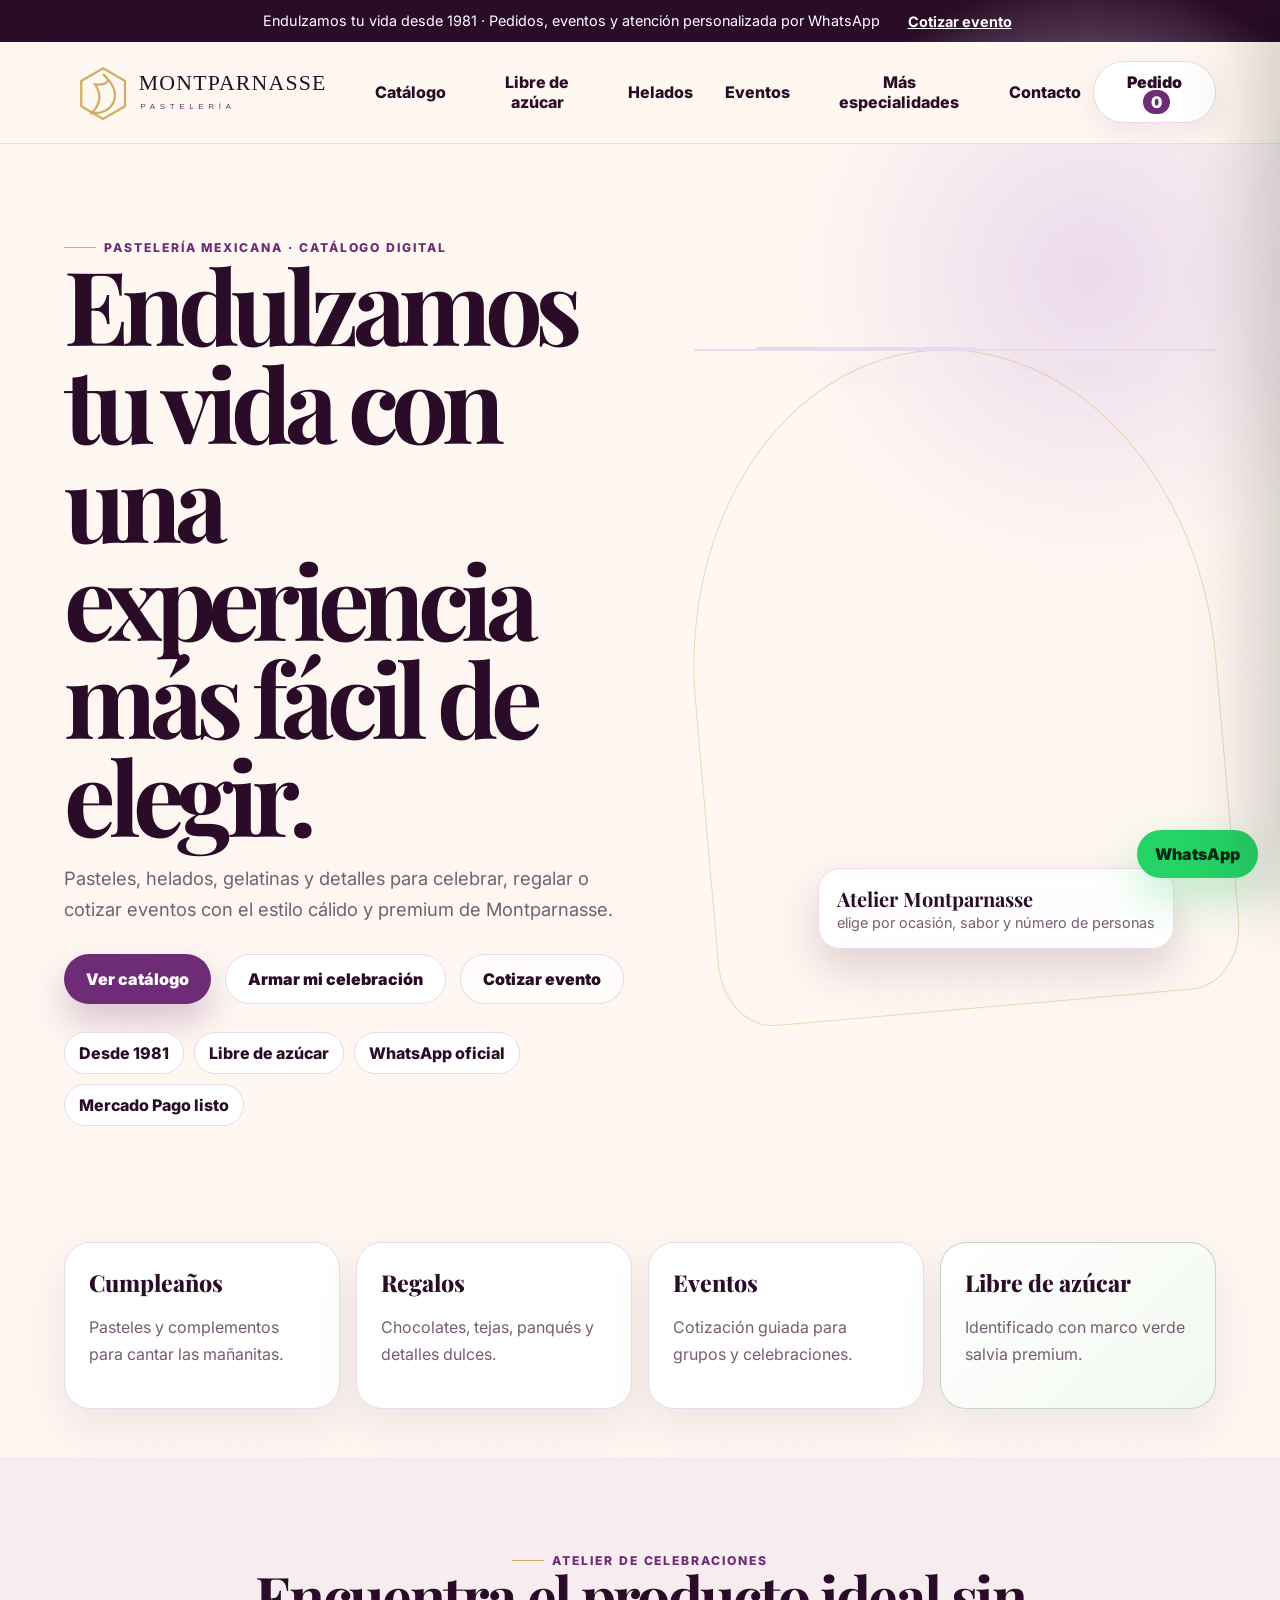
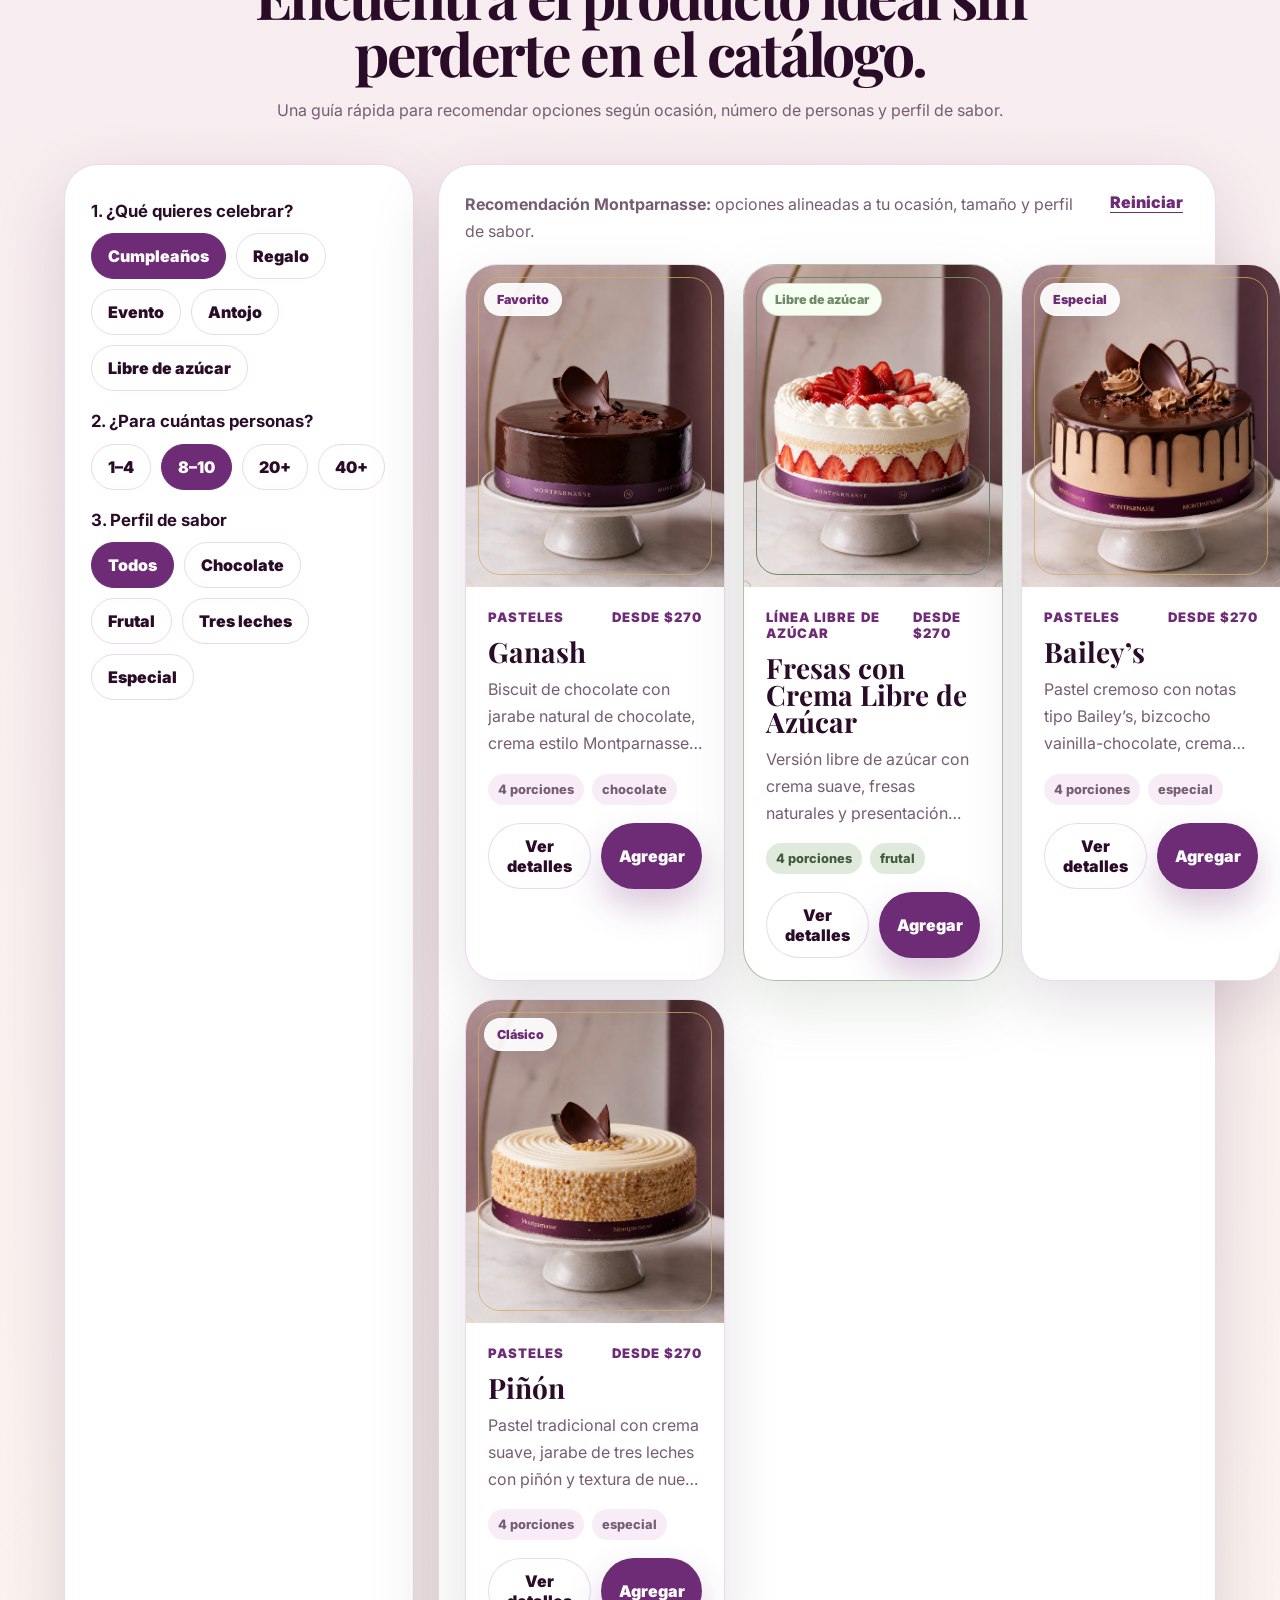
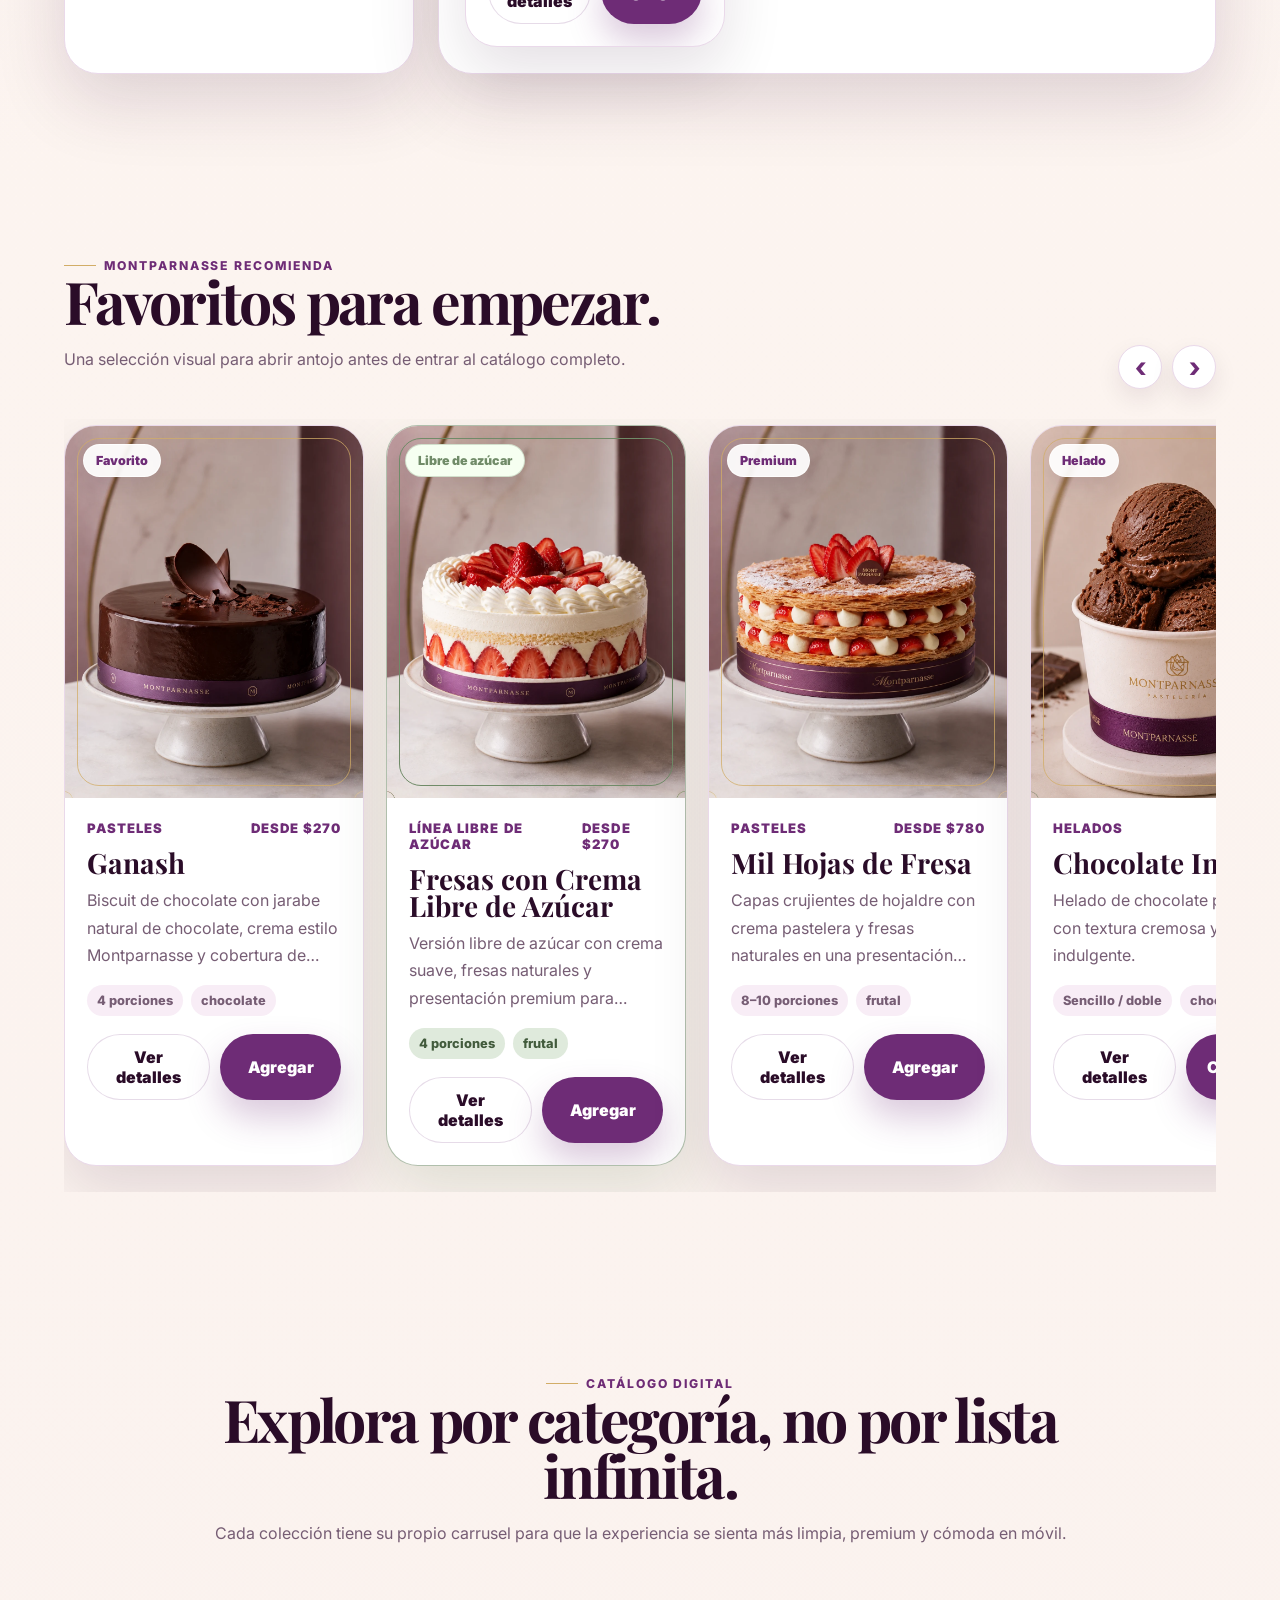
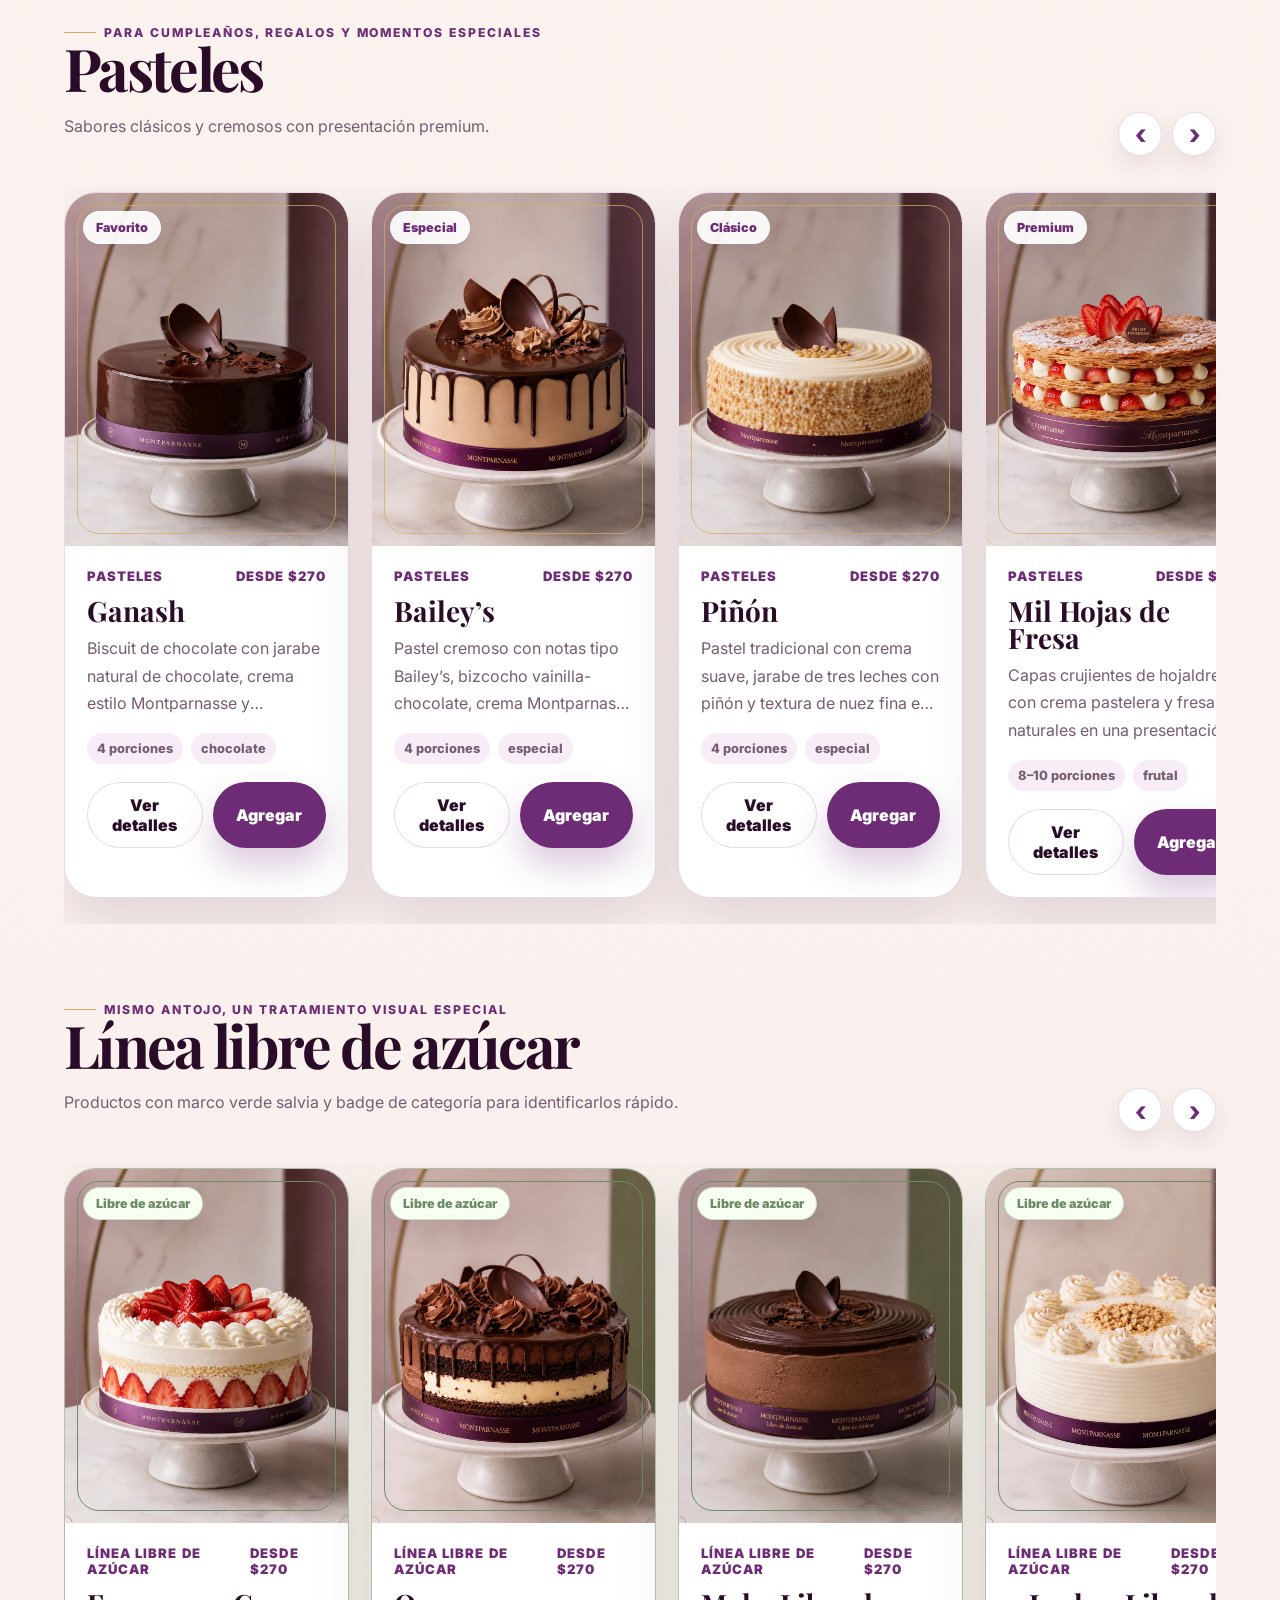
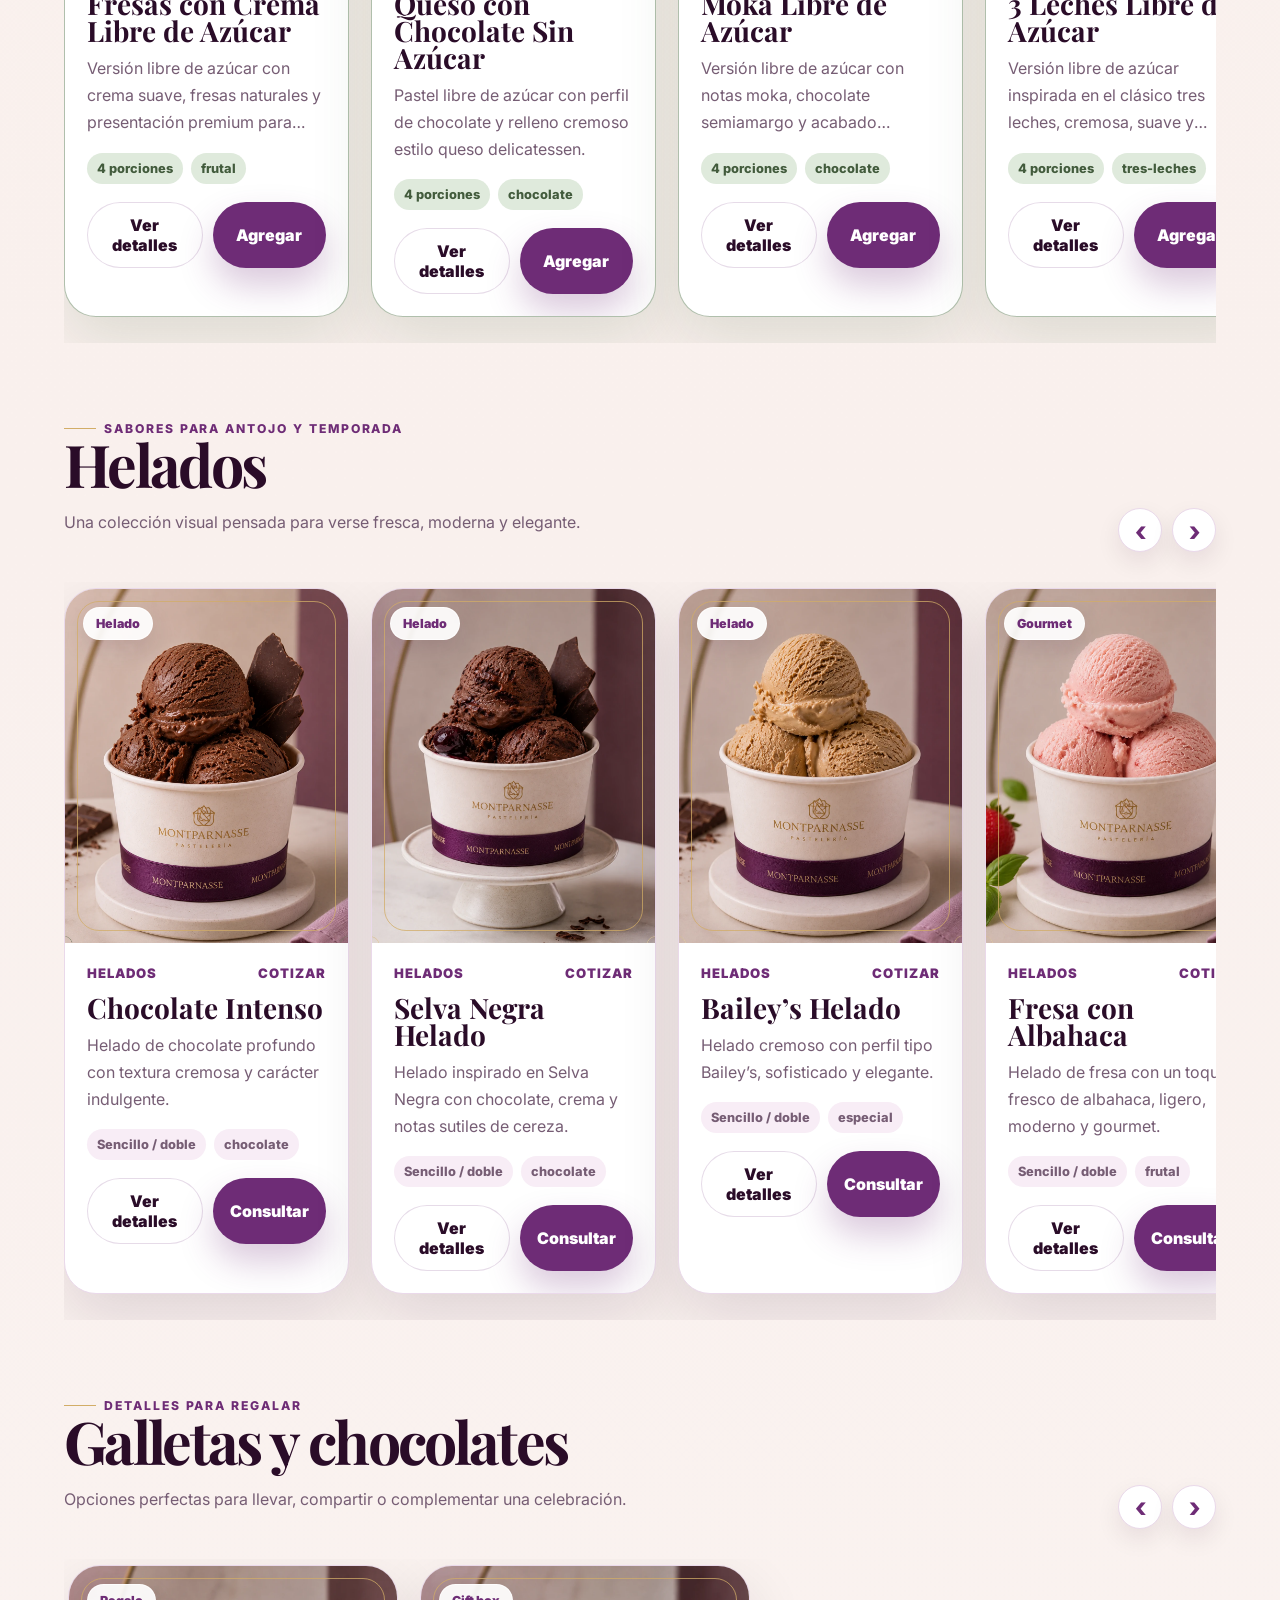
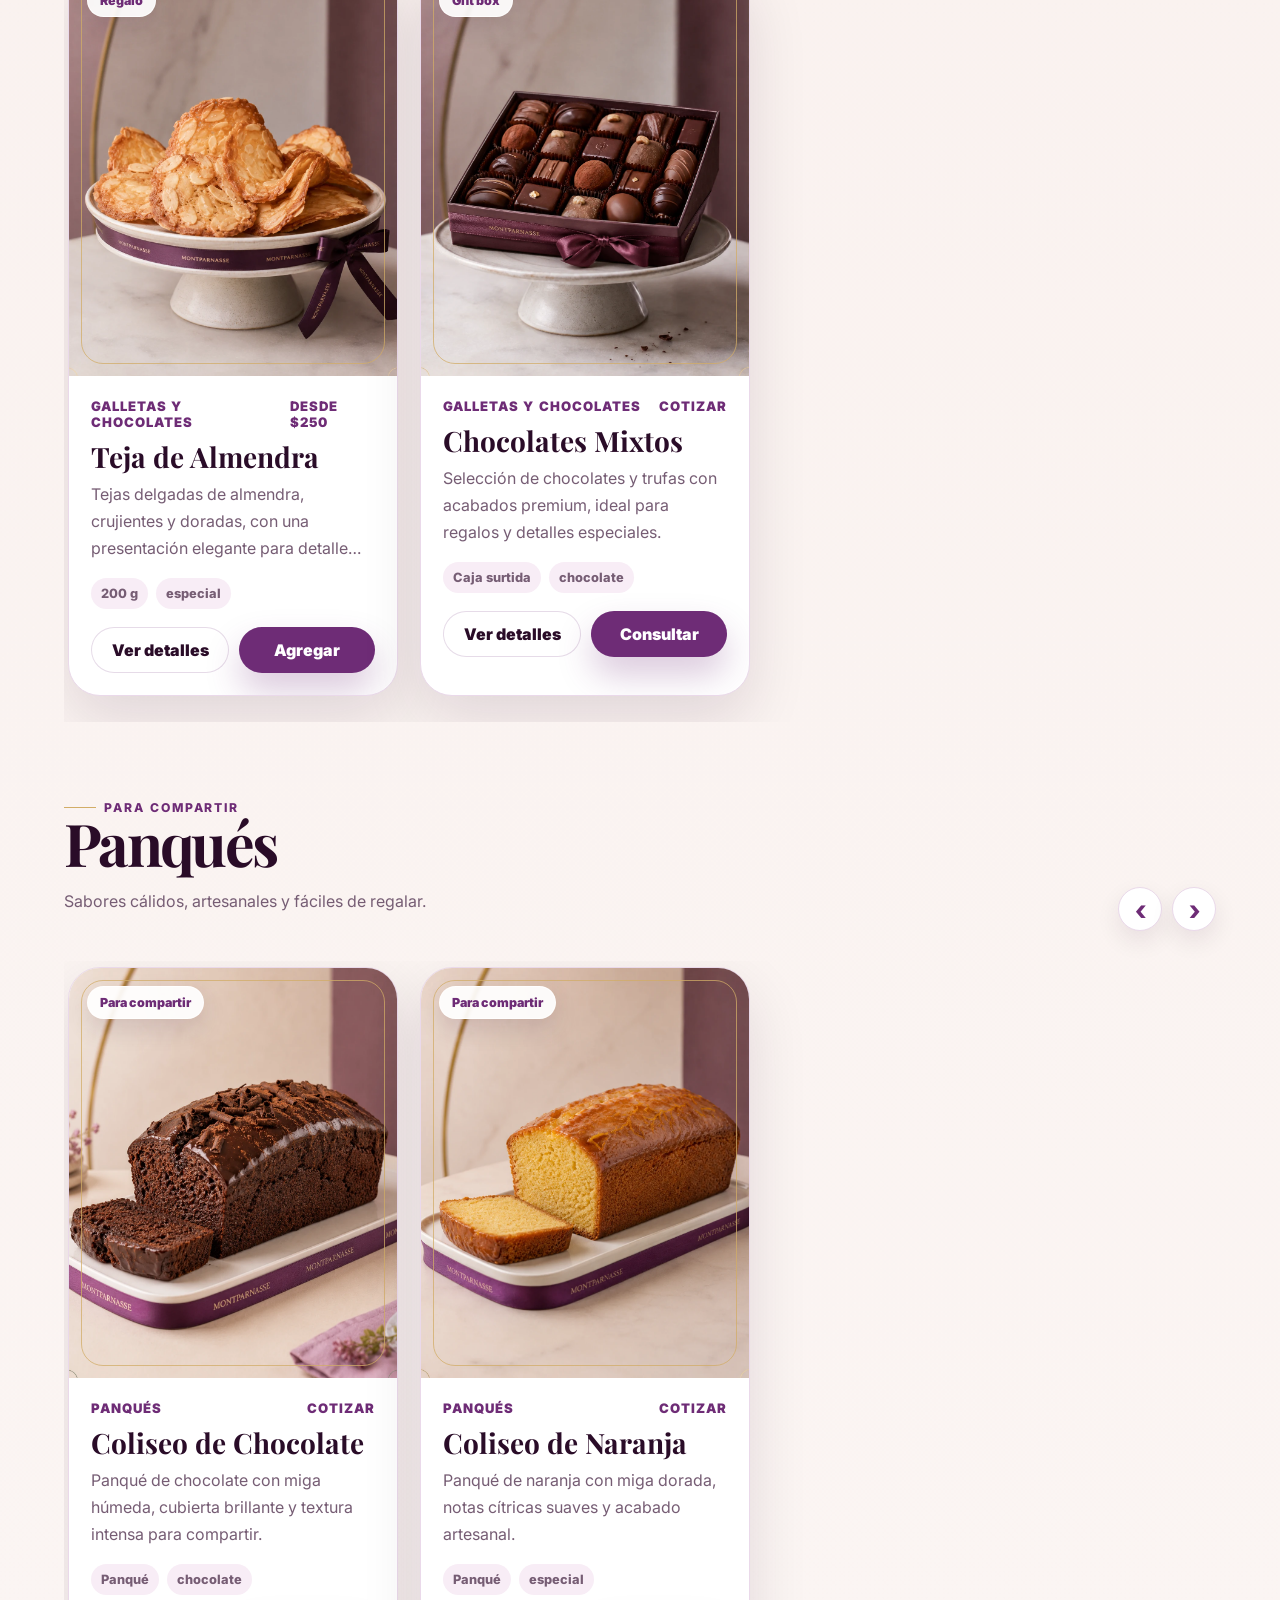
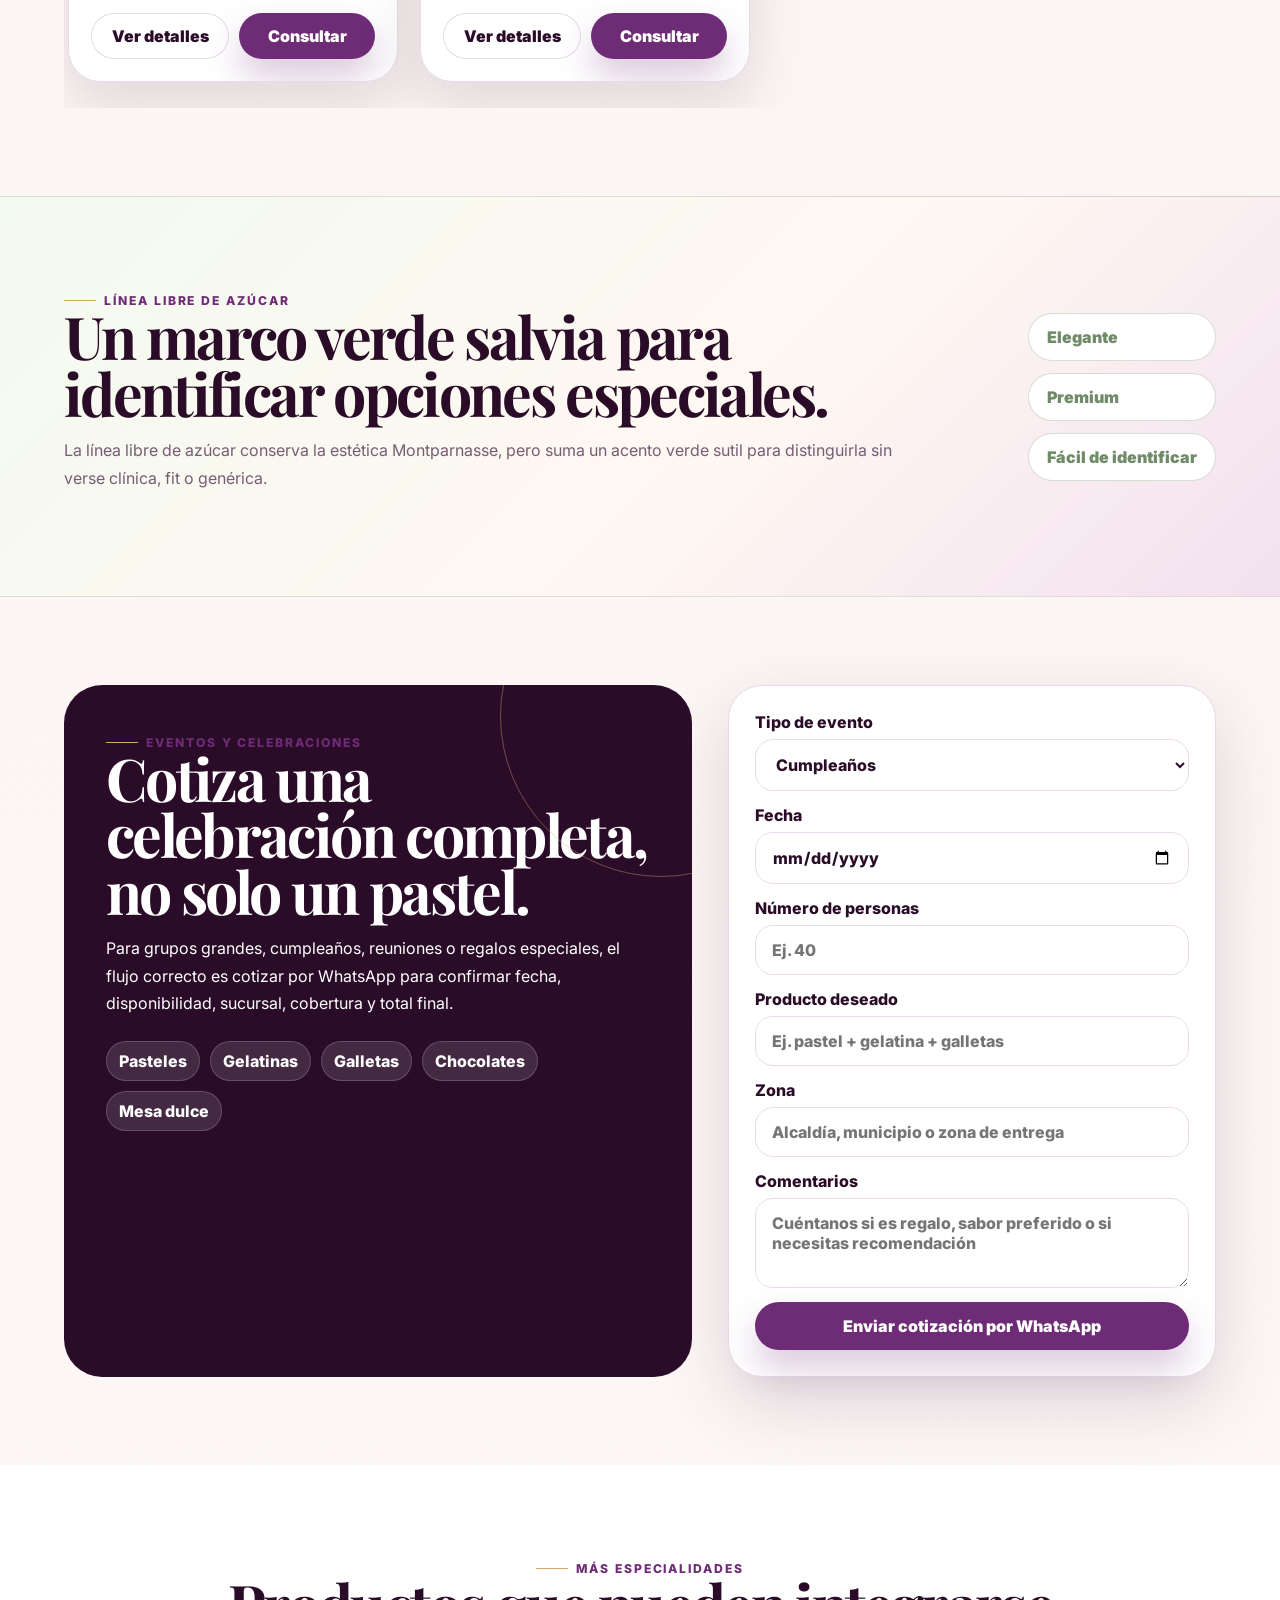
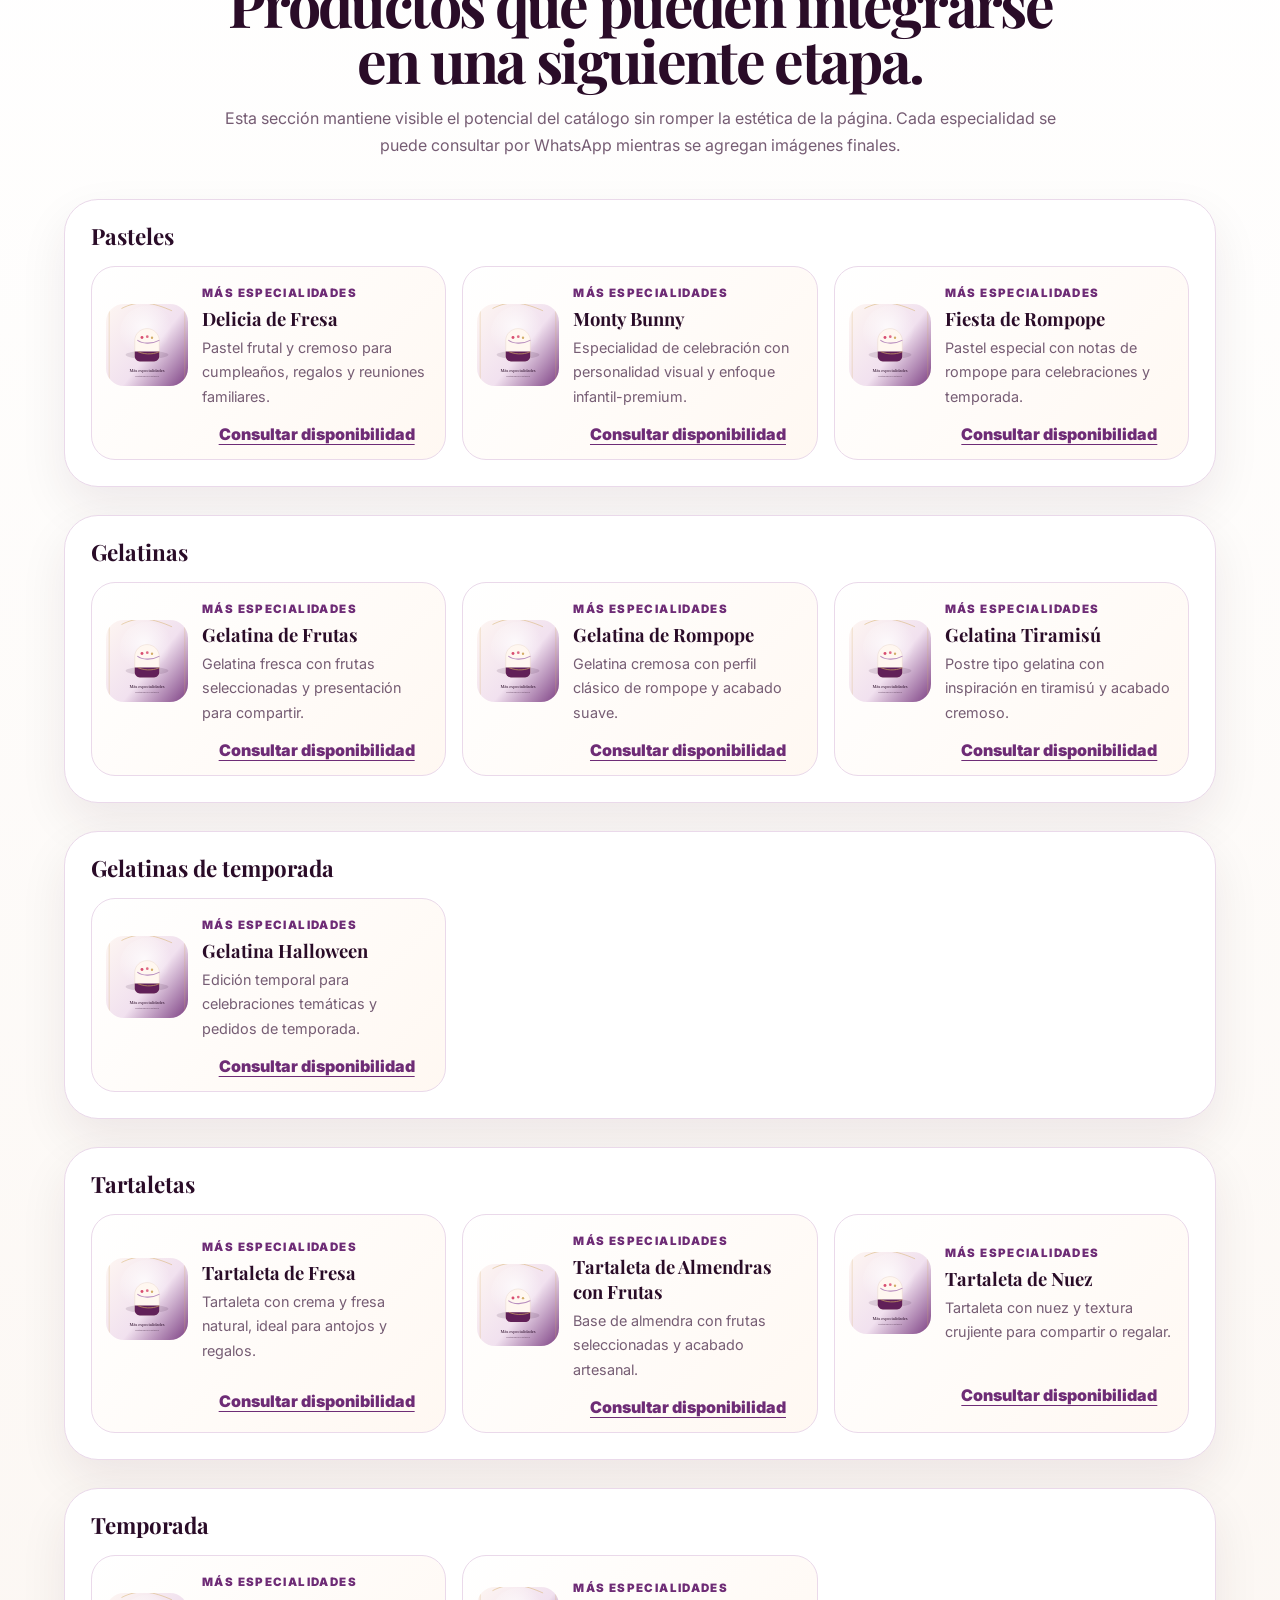
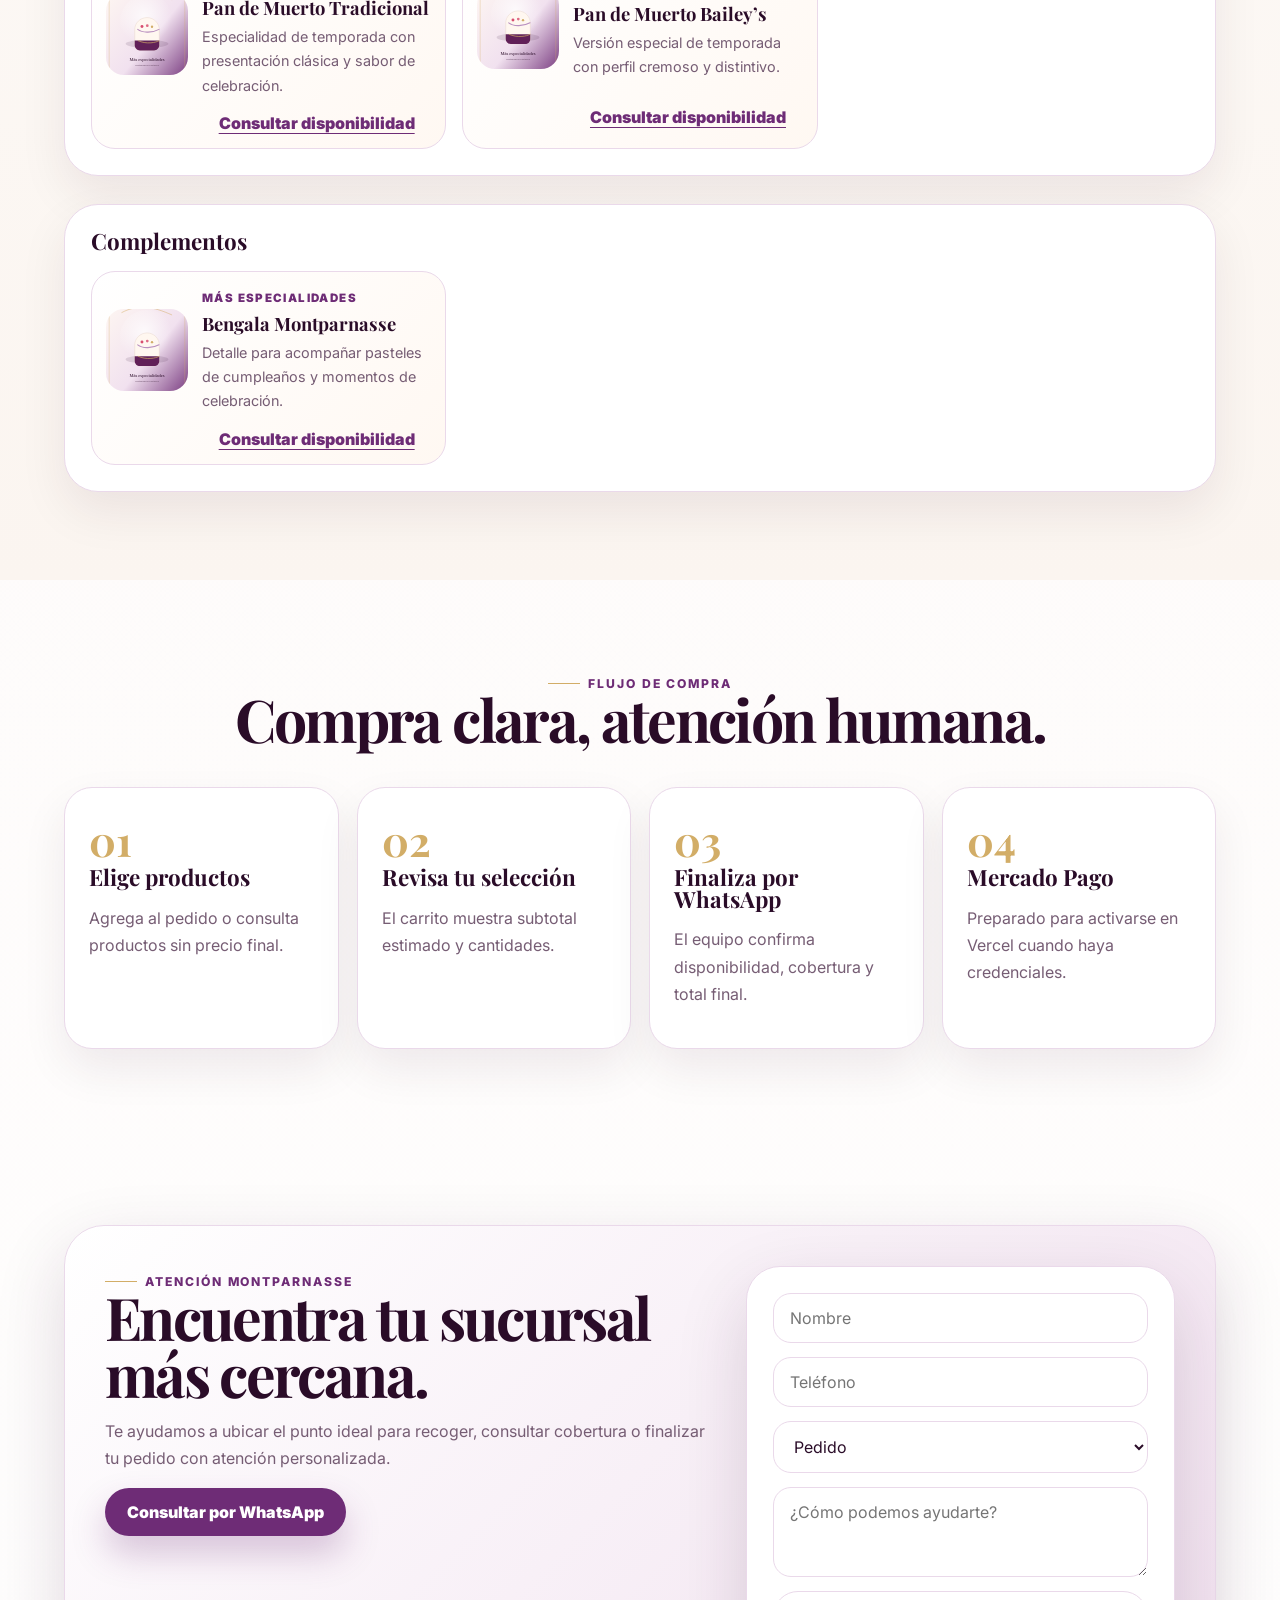
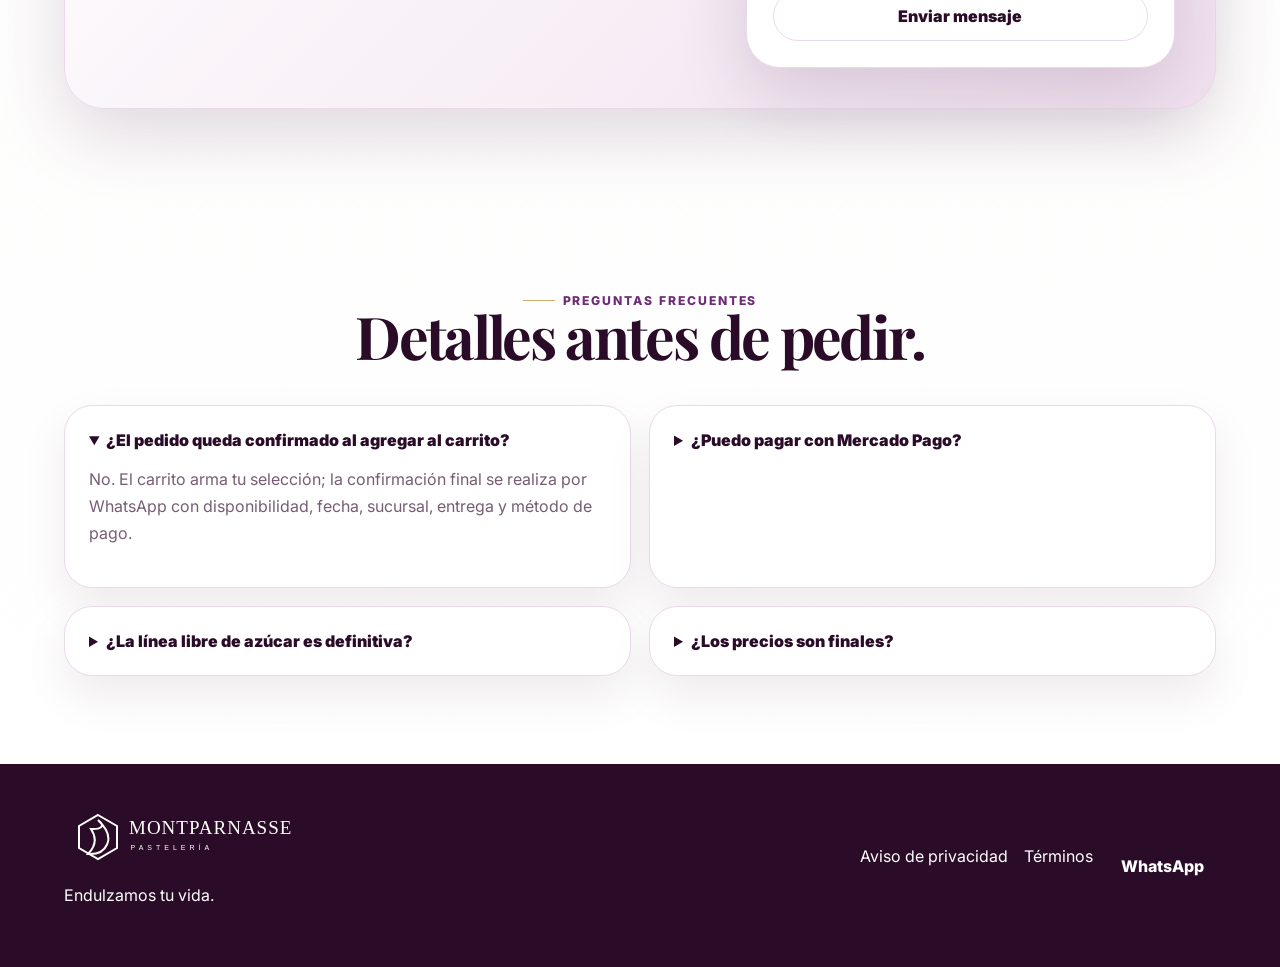
==== commit 8e79b65d: "Add files via upload" ====
--- a/index.html
+++ b/index.html
@@ -1,275 +1,209 @@
 <!doctype html>
 <html lang="es-MX">
 <head>
-  <meta charset="utf-8" />
-  <meta name="viewport" content="width=device-width, initial-scale=1" />
-  <title>Montparnasse Pastelería | Endulzamos tu vida</title>
-  <meta name="description" content="Pasteles, gelatinas, helados, galletas y postres para celebrar con Montparnasse Pastelería. Compra con Mercado Pago o finaliza tu pedido por WhatsApp." />
-  <meta name="theme-color" content="#6F2D84" />
-  <meta property="og:title" content="Montparnasse Pastelería" />
-  <meta property="og:description" content="Endulzamos tu vida con pasteles, postres y celebraciones especiales." />
-  <meta property="og:image" content="assets/brand/social-card.svg" />
-  <link rel="icon" href="assets/brand/favicon.svg" />
+  <meta charset="utf-8">
+  <meta name="viewport" content="width=device-width, initial-scale=1">
+  <title>Montparnasse Pastelería | Catálogo, helados y celebraciones</title>
+  <meta name="description" content="Catálogo digital demo para Montparnasse Pastelería: pasteles, helados, gelatinas, línea libre de azúcar, regalos y cotización de eventos por WhatsApp.">
+  <meta name="theme-color" content="#6e2c76">
   <link rel="preconnect" href="https://fonts.googleapis.com">
   <link rel="preconnect" href="https://fonts.gstatic.com" crossorigin>
   <link href="https://fonts.googleapis.com/css2?family=Inter:wght@400;500;600;700;800&family=Playfair+Display:wght@600;700;800&display=swap" rel="stylesheet">
-  <link rel="stylesheet" href="styles.css" />
+  <link rel="stylesheet" href="styles.css">
 </head>
 <body>
-  <a class="skip-link" href="#catalogo">Saltar al catálogo</a>
   <div class="topbar">
-    <p>Endulzamos tu vida desde 1981</p>
-    <div class="topbar-actions">
-      <a href="tel:5524994700">55 2499 4700</a>
-      <a href="https://wa.me/525524994700" target="_blank" rel="noreferrer">WhatsApp</a>
+    <p>Endulzamos tu vida desde 1981 · Pedidos, eventos y atención personalizada por WhatsApp</p>
+    <button type="button" data-scroll="eventos">Cotizar evento</button>
+  </div>
+
+  <header class="site-header">
+    <a class="brand" href="#inicio" aria-label="Montparnasse Pastelería">
+      <img src="assets/brand/montparnasse-wordmark.svg" alt="Montparnasse Pastelería">
+    </a>
+    <nav class="site-nav" id="siteNav">
+      <button data-scroll="catalogo">Catálogo</button>
+      <button data-scroll="sugarfree">Libre de azúcar</button>
+      <button data-scroll="helados">Helados</button>
+      <button data-scroll="eventos">Eventos</button>
+      <button data-scroll="mas-especialidades">Más especialidades</button>
+      <button data-scroll="contacto">Contacto</button>
+    </nav>
+    <div class="header-actions">
+      <button class="cart-button" id="openCart" type="button">Pedido <span class="cart-count">0</span></button>
+      <button class="menu-toggle" id="menuToggle" type="button" aria-label="Abrir menú">☰</button>
     </div>
-  </div>
-
-  <header class="site-header" id="inicio">
-    <nav class="nav-shell" aria-label="Navegación principal">
-      <a class="brand" href="#inicio" aria-label="Inicio Montparnasse">
-        <img src="assets/brand/logo-montparnasse-demo.svg" alt="Montparnasse Pastelería" />
-      </a>
-      <button class="nav-toggle" aria-label="Abrir menú" aria-expanded="false">☰</button>
-      <div class="nav-links" id="navLinks">
-        <a href="#favoritos">Favoritos</a>
-        <a href="#catalogo">Catálogo</a>
-        <a href="#celebracion">Celebraciones</a>
-        <a href="#eventos">Eventos</a>
-        <a href="#comprar">Cómo comprar</a>
-        <button class="header-cart" id="openCartBtn" type="button"><span>Carrito</span><b id="cartCount">0</b></button>
-      </div>
-    </nav>
   </header>
 
-  <main>
+  <main id="inicio">
     <section class="hero section-pad">
-      <div class="hero-copy reveal">
-        <span class="eyebrow">Pastelería mexicana · desde 1981</span>
-        <h1>Endulzamos tu vida.</h1>
-        <p>Pasteles, gelatinas, helados, galletas y postres para celebrar cada momento con el sabor de Montparnasse.</p>
+      <div class="hero-copy">
+        <span class="eyebrow">Pastelería mexicana · Catálogo digital</span>
+        <h1>Endulzamos tu vida con una experiencia más fácil de elegir.</h1>
+        <p>Pasteles, helados, gelatinas y detalles para celebrar, regalar o cotizar eventos con el estilo cálido y premium de Montparnasse.</p>
         <div class="hero-actions">
-          <a class="btn btn-primary" href="#catalogo">Ver catálogo</a>
-          <button class="btn btn-secondary" id="heroMercadoPago" type="button">Comprar con Mercado Pago</button>
-          <a class="btn btn-ghost" href="#eventos">Cotizar evento</a>
+          <button class="btn btn-primary" data-scroll="catalogo">Ver catálogo</button>
+          <button class="btn btn-secondary" data-scroll="atelier">Armar mi celebración</button>
+          <button class="btn btn-ghost" data-scroll="eventos">Cotizar evento</button>
         </div>
-        <div class="hero-stats" aria-label="Beneficios de Montparnasse">
-          <div><strong>1981</strong><span>Trayectoria</span></div>
-          <div><strong>+50</strong><span>Productos disponibles</span></div>
-          <div><strong>2</strong><span>Formas de compra</span></div>
+        <div class="trust-strip">
+          <span>Desde 1981</span><span>Libre de azúcar</span><span>WhatsApp oficial</span><span>Mercado Pago listo</span>
         </div>
       </div>
-      <div class="hero-visual reveal">
-        <img src="assets/brand/hero-montparnasse.svg" alt="Pastel de celebración Montparnasse" />
-        <div class="floating-card">
-          <span>Favorito</span>
-          <strong>Fresas con Crema</strong>
-          <small>Ideal para cumpleaños y reuniones</small>
+      <div class="hero-visual">
+        <div class="gold-arc"></div>
+        <div class="hero-products" id="heroProducts"></div>
+        <div class="floating-note"><strong>Atelier Montparnasse</strong><span>elige por ocasión, sabor y número de personas</span></div>
+      </div>
+    </section>
+
+    <section class="occasion-strip section-pad compact-pad">
+      <div class="occasion-card" data-scroll="catalogo"><span>Cumpleaños</span><p>Pasteles y complementos para cantar las mañanitas.</p></div>
+      <div class="occasion-card" data-scroll="regalos"><span>Regalos</span><p>Chocolates, tejas, panqués y detalles dulces.</p></div>
+      <div class="occasion-card" data-scroll="eventos"><span>Eventos</span><p>Cotización guiada para grupos y celebraciones.</p></div>
+      <div class="occasion-card special" data-scroll="sugarfree"><span>Libre de azúcar</span><p>Identificado con marco verde salvia premium.</p></div>
+    </section>
+
+    <section class="atelier section-pad" id="atelier">
+      <div class="section-heading centered">
+        <span class="eyebrow">Atelier de celebraciones</span>
+        <h2>Encuentra el producto ideal sin perderte en el catálogo.</h2>
+        <p>Una guía rápida para recomendar opciones según ocasión, número de personas y perfil de sabor.</p>
+      </div>
+      <div class="atelier-grid">
+        <aside class="finder-panel">
+          <h3>1. ¿Qué quieres celebrar?</h3>
+          <div class="chip-group">
+            <button class="chip active" data-finder="occasion" data-value="cumpleanos">Cumpleaños</button>
+            <button class="chip" data-finder="occasion" data-value="regalo">Regalo</button>
+            <button class="chip" data-finder="occasion" data-value="evento">Evento</button>
+            <button class="chip" data-finder="occasion" data-value="antojo">Antojo</button>
+            <button class="chip" data-finder="occasion" data-value="libre">Libre de azúcar</button>
+          </div>
+          <h3>2. ¿Para cuántas personas?</h3>
+          <div class="chip-group">
+            <button class="chip" data-finder="people" data-value="1-4">1–4</button>
+            <button class="chip active" data-finder="people" data-value="8-10">8–10</button>
+            <button class="chip" data-finder="people" data-value="20+">20+</button>
+            <button class="chip" data-finder="people" data-value="40+">40+</button>
+          </div>
+          <h3>3. Perfil de sabor</h3>
+          <div class="chip-group">
+            <button class="chip active" data-finder="flavor" data-value="todos">Todos</button>
+            <button class="chip" data-finder="flavor" data-value="chocolate">Chocolate</button>
+            <button class="chip" data-finder="flavor" data-value="frutal">Frutal</button>
+            <button class="chip" data-finder="flavor" data-value="tres-leches">Tres leches</button>
+            <button class="chip" data-finder="flavor" data-value="especial">Especial</button>
+          </div>
+        </aside>
+        <div class="recommendation-panel">
+          <div class="recommendation-top"><p id="recommendationIntro"></p><button class="text-link" type="button" onclick="setFinder('occasion','cumpleanos'); setFinder('people','8-10'); setFinder('flavor','todos')">Reiniciar</button></div>
+          <div class="recommendation-results" id="recommendationResults"></div>
         </div>
       </div>
     </section>
 
-    <section class="trust-strip" aria-label="Confianza Montparnasse">
-      <div>Tradición pastelera</div>
-      <div>Atención por WhatsApp</div>
-      <div>Pago en línea disponible</div>
-      <div>Eventos y celebraciones</div>
-    </section>
-
-    <section class="section-pad celebration-builder" id="celebracion">
-      <div class="section-heading reveal">
-        <span class="eyebrow">Atelier de celebraciones</span>
-        <h2>Elige el momento y descubre opciones para celebrarlo.</h2>
-        <p>Una experiencia pensada para recomendar productos según ocasión, número de personas y sabor.</p>
-      </div>
-      <div class="builder-shell reveal">
-        <div class="builder-panel">
-          <label>1. ¿Qué quieres celebrar?</label>
-          <div class="chip-group" data-builder="occasion">
-            <button class="chip active" data-value="cumpleanos">Cumpleaños</button>
-            <button class="chip" data-value="regalo">Regalo</button>
-            <button class="chip" data-value="evento">Evento</button>
-            <button class="chip" data-value="antojo">Antojo</button>
-            <button class="chip" data-value="libre-azucar">Libre de azúcar</button>
-          </div>
-          <label>2. ¿Para cuántas personas?</label>
-          <div class="chip-group" data-builder="people">
-            <button class="chip active" data-value="4">1–4</button>
-            <button class="chip" data-value="10">8–10</button>
-            <button class="chip" data-value="20">20+</button>
-            <button class="chip" data-value="40">40+</button>
-          </div>
-          <label>3. ¿Qué perfil de sabor prefieres?</label>
-          <div class="chip-group" data-builder="flavor">
-            <button class="chip active" data-value="todos">Todos</button>
-            <button class="chip" data-value="Chocolate">Chocolate</button>
-            <button class="chip" data-value="Frutales">Frutal</button>
-            <button class="chip" data-value="Tres leches">Tres leches</button>
-            <button class="chip" data-value="Especiales">Especial</button>
-          </div>
-        </div>
-        <div class="builder-results">
-          <div class="mini-heading">
-            <span>Recomendación Montparnasse</span>
-            <button class="text-btn" id="builderReset" type="button">Reiniciar</button>
-          </div>
-          <div class="recommendation-grid" id="builderResults"></div>
-        </div>
-      </div>
-    </section>
-
-    <section class="section-pad favorites-section" id="favoritos">
-      <div class="section-heading reveal">
-        <span class="eyebrow">Sabores insignia</span>
-        <h2>Favoritos Montparnasse.</h2>
-        <p>Una selección visual para abrir el apetito y llevar al usuario directo al carrito.</p>
-      </div>
-      <div class="carousel-shell reveal">
-        <button class="carousel-btn prev" data-scroll="featuredTrack" data-dir="-1" aria-label="Anterior">‹</button>
-        <div class="product-track" id="featuredTrack"></div>
-        <button class="carousel-btn next" data-scroll="featuredTrack" data-dir="1" aria-label="Siguiente">›</button>
-      </div>
-    </section>
-
-    <section class="section-pad catalog-section" id="catalogo">
-      <div class="section-heading reveal">
-        <span class="eyebrow">Catálogo</span>
-        <h2>Explora por categoría sin perderte en una lista interminable.</h2>
-        <p>Los productos están organizados por tipo, sabor y ocasión para que la compra se sienta más cómoda.</p>
-      </div>
-      <div class="catalog-toolbar reveal">
-        <div class="search-box">
-          <span>⌕</span>
-          <input id="productSearch" type="search" placeholder="Buscar pastel, helado, gelatina..." aria-label="Buscar producto" />
-        </div>
-        <div class="tab-scroll" id="categoryTabs"></div>
-      </div>
-      <div class="catalog-panel reveal">
-        <div class="catalog-panel-head">
-          <div>
-            <span class="eyebrow" id="activeCategoryEyebrow">Categoría</span>
-            <h3 id="activeCategoryTitle">Pasteles</h3>
-          </div>
-          <div class="panel-actions">
-            <button class="text-btn" data-scroll="categoryTrack" data-dir="-1" type="button">←</button>
-            <button class="text-btn" data-scroll="categoryTrack" data-dir="1" type="button">→</button>
-          </div>
-        </div>
-        <div class="product-track catalog-track" id="categoryTrack"></div>
-      </div>
-    </section>
-
-    <section class="section-pad moments-section">
-      <div class="section-heading reveal">
-        <span class="eyebrow">Momentos Montparnasse</span>
-        <h2>Un postre para cada momento.</h2>
-      </div>
-      <div class="moment-grid reveal">
-        <article class="moment-card" data-filter-moment="cumpleanos"><img src="assets/placeholders/momentos-cumpleanos.svg" alt="Cumpleaños" /><div><h3>Para cantar las mañanitas</h3><p>Pasteles familiares, gelatinas y detalles para compartir.</p></div></article>
-        <article class="moment-card" data-filter-moment="regalo"><img src="assets/placeholders/momentos-regalos.svg" alt="Regalos" /><div><h3>Para regalar bonito</h3><p>Galletas, chocolates, tejas y postres listos para sorprender.</p></div></article>
-        <article class="moment-card" data-filter-moment="evento"><img src="assets/placeholders/momentos-eventos.svg" alt="Eventos" /><div><h3>Para celebrar en grande</h3><p>Opciones para reuniones, empresas y celebraciones especiales.</p></div></article>
-        <article class="moment-card" data-filter-moment="libre-azucar"><img src="assets/placeholders/momentos-libre-azucar.svg" alt="Libre de azúcar" /><div><h3>Para disfrutar diferente</h3><p>Una línea especial que conserva el espíritu dulce de la marca.</p></div></article>
-      </div>
-    </section>
-
-    <section class="section-pad sugar-section" id="libre-azucar">
-      <div class="sugar-copy reveal">
+    <section class="featured section-pad" id="recomendados">
+      <div class="section-heading row-heading">
+        <div><span class="eyebrow">Montparnasse recomienda</span><h2>Favoritos para empezar.</h2><p>Una selección visual para abrir antojo antes de entrar al catálogo completo.</p></div>
+        <div class="carousel-controls"><button class="circle-btn" onclick="scrollTrack('featuredTrack',-1)">‹</button><button class="circle-btn" onclick="scrollTrack('featuredTrack',1)">›</button></div>
+      </div>
+      <div class="product-track featured-track" id="featuredTrack"></div>
+    </section>
+
+    <section class="catalog section-pad" id="catalogo">
+      <div class="section-heading centered">
+        <span class="eyebrow">Catálogo digital</span>
+        <h2>Explora por categoría, no por lista infinita.</h2>
+        <p>Cada colección tiene su propio carrusel para que la experiencia se sienta más limpia, premium y cómoda en móvil.</p>
+      </div>
+      <div id="catalogSections"></div>
+    </section>
+
+    <section class="sugar-story section-pad">
+      <div class="sugar-copy">
         <span class="eyebrow">Línea libre de azúcar</span>
-        <h2>Opciones especiales con el estilo Montparnasse.</h2>
-        <p>Una categoría pensada para quienes buscan disfrutar un postre diferente sin dejar de celebrar.</p>
-        <a class="btn btn-primary" href="#catalogo" data-jump-category="Línea libre de azúcar">Ver línea libre de azúcar</a>
-      </div>
-      <div class="product-track compact-track reveal" id="sugarTrack"></div>
-    </section>
-
-    <section class="section-pad bundles-section">
-      <div class="section-heading reveal">
-        <span class="eyebrow">Mesa dulce sugerida</span>
-        <h2>Completa tu celebración.</h2>
-        <p>Combos sugeridos para presentar la venta cruzada de manera natural y aumentar el ticket promedio.</p>
-      </div>
-      <div class="bundle-grid reveal" id="bundleGrid"></div>
-    </section>
-
-    <section class="section-pad events-section" id="eventos">
-      <div class="events-copy reveal">
+        <h2>Un marco verde salvia para identificar opciones especiales.</h2>
+        <p>La línea libre de azúcar conserva la estética Montparnasse, pero suma un acento verde sutil para distinguirla sin verse clínica, fit o genérica.</p>
+      </div>
+      <div class="sugar-badges"><span>Elegante</span><span>Premium</span><span>Fácil de identificar</span></div>
+    </section>
+
+    <section class="events section-pad" id="eventos">
+      <div class="events-copy">
         <span class="eyebrow">Eventos y celebraciones</span>
-        <h2>Haz de cada celebración algo especial.</h2>
-        <p>Cotiza pasteles y postres para cumpleaños, bodas, XV años, reuniones familiares y eventos empresariales.</p>
-        <ul class="check-list">
-          <li>Cumpleaños y reuniones familiares</li>
-          <li>Eventos empresariales y regalos corporativos</li>
-          <li>Mesas dulces, pasteles por porciones y complementos</li>
-        </ul>
-      </div>
-      <form class="event-form reveal" id="eventForm">
-        <h3>Cotiza tu celebración</h3>
-        <div class="form-grid">
-          <label>Tipo de evento<select name="eventType" required><option>Cumpleaños</option><option>Boda</option><option>XV años</option><option>Evento empresarial</option><option>Reunión familiar</option><option>Otro</option></select></label>
-          <label>Fecha<input type="date" name="eventDate" required /></label>
-          <label>Número de personas<input type="number" min="1" name="people" placeholder="Ej. 40" required /></label>
-          <label>Producto deseado<input name="desiredProduct" placeholder="Ej. Fresas con Crema, Gelatina Mosaico" /></label>
-          <label>Zona<input name="zone" placeholder="Colonia o zona de entrega/recolección" /></label>
-          <label>Presupuesto aproximado<input name="budget" placeholder="Ej. $2,500" /></label>
-        </div>
-        <label>Comentarios<textarea name="comments" rows="4" placeholder="Cuéntanos detalles de diseño, sabores, horario o entrega"></textarea></label>
-        <button class="btn btn-primary full" type="submit">Enviar cotización por WhatsApp</button>
+        <h2>Cotiza una celebración completa, no solo un pastel.</h2>
+        <p>Para grupos grandes, cumpleaños, reuniones o regalos especiales, el flujo correcto es cotizar por WhatsApp para confirmar fecha, disponibilidad, sucursal, cobertura y total final.</p>
+        <div class="event-highlights"><span>Pasteles</span><span>Gelatinas</span><span>Galletas</span><span>Chocolates</span><span>Mesa dulce</span></div>
+      </div>
+      <form class="event-form" id="eventForm">
+        <label>Tipo de evento <select name="evento" required><option>Cumpleaños</option><option>Reunión familiar</option><option>Evento empresarial</option><option>Regalo especial</option><option>Otro</option></select></label>
+        <label>Fecha <input name="fecha" type="date" required></label>
+        <label>Número de personas <input name="personas" type="number" min="1" placeholder="Ej. 40" required></label>
+        <label>Producto deseado <input name="producto" placeholder="Ej. pastel + gelatina + galletas" required></label>
+        <label>Zona <input name="zona" placeholder="Alcaldía, municipio o zona de entrega" required></label>
+        <label>Comentarios <textarea name="comentarios" rows="3" placeholder="Cuéntanos si es regalo, sabor preferido o si necesitas recomendación"></textarea></label>
+        <button class="btn btn-primary" type="submit">Enviar cotización por WhatsApp</button>
+        <p class="form-success" id="eventSuccess">Listo, se abrió WhatsApp con tu solicitud.</p>
       </form>
     </section>
 
-    <section class="section-pad buying-section" id="comprar">
-      <div class="section-heading reveal">
-        <span class="eyebrow">Compra flexible</span>
-        <h2>Dos formas de finalizar tu pedido.</h2>
-      </div>
-      <div class="buying-grid reveal">
-        <article class="buy-card mp">
-          <span>01</span><h3>Comprar con Mercado Pago</h3><p>Ideal para productos con precio visible dentro del catálogo, con una experiencia de pago clara y segura.</p><button class="btn btn-primary" id="buyWithMPSection" type="button">Pagar mi carrito</button>
-        </article>
-        <article class="buy-card whatsapp">
-          <span>02</span><h3>Finalizar por WhatsApp</h3><p>Perfecto para confirmar disponibilidad, recolección, entrega, eventos o pedidos con detalles especiales.</p><button class="btn btn-secondary" id="buyWithWhatsSection" type="button">Enviar mi pedido</button>
-        </article>
-        <article class="buy-card branch">
-          <span>03</span><h3>Consulta tu sucursal más cercana</h3><p>Te ayudamos a ubicar el punto de venta ideal para recoger tu pedido o consultar cobertura de entrega.</p><a class="btn btn-ghost" href="https://wa.me/525524994700" target="_blank" rel="noreferrer">Consultar sucursal</a>
-        </article>
-      </div>
-    </section>
-
-    <section class="section-pad faq-section">
-      <div class="section-heading reveal"><span class="eyebrow">Preguntas frecuentes</span><h2>Antes de endulzar tu día.</h2></div>
-      <div class="faq-list reveal">
-        <details><summary>¿Puedo comprar directo en la página?</summary><p>Sí. Puedes agregar productos al carrito, pagar en línea o finalizar por WhatsApp para recibir atención personalizada.</p></details>
-        <details><summary>¿Puedo cotizar un evento?</summary><p>Sí. El formulario de eventos envía la solicitud organizada por WhatsApp para que el equipo dé seguimiento.</p></details>
-        <details><summary>¿Cómo funciona la entrega o recolección?</summary><p>El flujo contempla recolección en sucursal o entrega sujeta a cobertura. La opción ideal se revisa durante la confirmación del pedido.</p></details>
-        <details><summary>¿Tienen productos libres de azúcar?</summary><p>Sí, la experiencia incluye una categoría especial para la línea libre de azúcar de Montparnasse.</p></details>
+    <section class="more-specialties section-pad" id="mas-especialidades">
+      <div class="section-heading centered">
+        <span class="eyebrow">Más especialidades</span>
+        <h2>Productos que pueden integrarse en una siguiente etapa.</h2>
+        <p>Esta sección mantiene visible el potencial del catálogo sin romper la estética de la página. Cada especialidad se puede consultar por WhatsApp mientras se agregan imágenes finales.</p>
+      </div>
+      <div class="more-grid" id="moreSpecialtiesGrid"></div>
+    </section>
+
+    <section class="how-to section-pad">
+      <div class="section-heading centered"><span class="eyebrow">Flujo de compra</span><h2>Compra clara, atención humana.</h2></div>
+      <div class="steps-grid">
+        <article><strong>01</strong><h3>Elige productos</h3><p>Agrega al pedido o consulta productos sin precio final.</p></article>
+        <article><strong>02</strong><h3>Revisa tu selección</h3><p>El carrito muestra subtotal estimado y cantidades.</p></article>
+        <article><strong>03</strong><h3>Finaliza por WhatsApp</h3><p>El equipo confirma disponibilidad, cobertura y total final.</p></article>
+        <article><strong>04</strong><h3>Mercado Pago</h3><p>Preparado para activarse en Vercel cuando haya credenciales.</p></article>
+      </div>
+    </section>
+
+    <section class="contact section-pad" id="contacto">
+      <div class="contact-card">
+        <div><span class="eyebrow">Atención Montparnasse</span><h2>Encuentra tu sucursal más cercana.</h2><p>Te ayudamos a ubicar el punto ideal para recoger, consultar cobertura o finalizar tu pedido con atención personalizada.</p><button class="btn btn-primary" onclick="openWhatsApp('Hola, quiero consultar mi sucursal Montparnasse más cercana y disponibilidad de productos.')">Consultar por WhatsApp</button></div>
+        <form id="contactForm" class="contact-form">
+          <input name="nombre" placeholder="Nombre" required>
+          <input name="telefono" placeholder="Teléfono" required>
+          <select name="motivo"><option>Pedido</option><option>Evento</option><option>Sucursal</option><option>Libre de azúcar</option></select>
+          <textarea name="mensaje" rows="3" placeholder="¿Cómo podemos ayudarte?" required></textarea>
+          <button class="btn btn-secondary" type="submit">Enviar mensaje</button>
+        </form>
+      </div>
+    </section>
+
+    <section class="faq section-pad">
+      <div class="section-heading centered"><span class="eyebrow">Preguntas frecuentes</span><h2>Detalles antes de pedir.</h2></div>
+      <div class="faq-grid">
+        <details open><summary>¿El pedido queda confirmado al agregar al carrito?</summary><p>No. El carrito arma tu selección; la confirmación final se realiza por WhatsApp con disponibilidad, fecha, sucursal, entrega y método de pago.</p></details>
+        <details><summary>¿Puedo pagar con Mercado Pago?</summary><p>La página ya está preparada para Mercado Pago en Vercel. Para usarlo en producción se deben configurar las credenciales oficiales.</p></details>
+        <details><summary>¿La línea libre de azúcar es definitiva?</summary><p>La sección está diseñada para demo y debe validarse con el catálogo oficial antes de publicación comercial.</p></details>
+        <details><summary>¿Los precios son finales?</summary><p>Son precios base/estimados para demo. Deben reemplazarse por precios oficiales, presentaciones y disponibilidad real.</p></details>
       </div>
     </section>
   </main>
 
-  <footer class="site-footer">
-    <div><img src="assets/brand/logo-montparnasse-demo.svg" alt="Montparnasse Pastelería" /><p>Endulzamos tu vida con pasteles, postres y detalles para celebrar.</p></div>
-    <div><h4>Explorar</h4><a href="#catalogo">Catálogo</a><a href="#eventos">Eventos</a><a href="#comprar">Cómo comprar</a><a href="aviso-privacidad.html">Aviso de privacidad</a><a href="terminos.html">Términos y condiciones</a></div>
-    <div><h4>Contacto</h4><a href="tel:5524994700">55 2499 4700</a><a href="https://wa.me/525524994700" target="_blank" rel="noreferrer">WhatsApp</a><p>Compra, recolección y eventos con atención personalizada.</p></div>
+  <footer class="footer">
+    <div><img src="assets/brand/montparnasse-wordmark.svg" alt="Montparnasse Pastelería"><p>Endulzamos tu vida.</p></div>
+    <nav><a href="aviso-privacidad.html">Aviso de privacidad</a><a href="terminos.html">Términos</a><button onclick="openWhatsApp('Hola, quiero información de Montparnasse Pastelería.')">WhatsApp</button></nav>
   </footer>
 
-  <aside class="cart-drawer" id="cartDrawer" aria-hidden="true">
-    <div class="cart-panel">
-      <div class="cart-head"><div><span>Tu selección</span><h3>Pedido Montparnasse</h3></div><button id="closeCartBtn" type="button" aria-label="Cerrar carrito">×</button></div>
-      <div class="cart-items" id="cartItems"></div>
-      <div class="upsell"><strong>Completa tu celebración</strong><div id="upsellItems"></div></div>
-      <div class="cart-form">
-        <label>Fecha deseada<input type="date" id="cartDate" /></label>
-        <label>Entrega o recolección<select id="cartDelivery"><option>Recolección en sucursal</option><option>Entrega a domicilio</option><option>Lo decido por WhatsApp</option></select></label>
-        <label>Zona o sucursal<input id="cartZone" placeholder="Ej. Satélite, Narvarte, Centro..." /></label>
-      </div>
-      <div class="cart-total"><span>Total estimado</span><strong id="cartTotal">$0</strong></div>
-      <div class="cart-actions"><button class="btn btn-primary full" id="checkoutMP" type="button">Pagar con Mercado Pago</button><button class="btn btn-secondary full" id="checkoutWhatsApp" type="button">Finalizar por WhatsApp</button></div>
-    </div>
+  <dialog class="product-modal" id="productModal"><button class="modal-close" onclick="closeProduct()" aria-label="Cerrar">×</button><div id="modalBody"></div></dialog>
+  <div class="backdrop" id="backdrop"></div>
+  <aside class="cart-drawer" id="cartDrawer">
+    <div class="cart-head"><div><span>Tu selección</span><h2>Pedido Montparnasse</h2></div><button id="closeCart" aria-label="Cerrar carrito">×</button></div>
+    <div class="cart-items" id="cartItems"></div>
+    <div class="cart-summary"><div><span>Total estimado</span><strong id="cartTotal">$0</strong></div><p>El equipo confirmará disponibilidad, cobertura, total final y método de pago.</p><button class="btn btn-primary" id="whatsappCheckout">Finalizar por WhatsApp</button><button class="btn btn-secondary" id="mpButton">Pagar con Mercado Pago</button></div>
   </aside>
-
-  <div class="modal" id="productModal" aria-hidden="true"><div class="modal-card"><button class="modal-close" id="modalClose" type="button">×</button><div id="modalContent"></div></div></div>
-  <div class="toast" id="toast" role="status" aria-live="polite"></div>
-
+  <button class="floating-whatsapp" onclick="openWhatsApp('Hola, quiero hacer un pedido en Montparnasse Pastelería.')">WhatsApp</button>
   <script src="script.js"></script>
 </body>
-</html>+</html>
--- a/styles.css
+++ b/styles.css
@@ -1,6 +1,5 @@
 :root{
-  --plum:#6F2D84; --plum-dark:#321832; --lilac:#E9D6EF; --cream:#FFF8F1; --vanilla:#F8EEF5; --chocolate:#2E1D18; --gold:#C9A15A; --salvia:#5F7F68; --white:#fff; --muted:#765B6F; --line:rgba(111,45,132,.16); --shadow:0 22px 70px rgba(50,24,50,.13); --radius:28px; --serif:'Playfair Display',Georgia,serif; --sans:'Inter',system-ui,-apple-system,BlinkMacSystemFont,'Segoe UI',sans-serif;
-}
-*{box-sizing:border-box} html{scroll-behavior:smooth} body{margin:0;font-family:var(--sans);background:linear-gradient(180deg,var(--cream),#fff 42%,var(--vanilla));color:var(--chocolate);overflow-x:hidden} img{max-width:100%;display:block} a{color:inherit;text-decoration:none} button,input,select,textarea{font:inherit} .skip-link{position:absolute;top:-80px;left:20px;background:var(--plum);color:#fff;padding:12px 16px;border-radius:999px;z-index:999}.skip-link:focus{top:16px}.topbar{height:auto;min-height:42px;background:var(--plum-dark);color:#fff;display:flex;justify-content:space-between;align-items:center;padding:8px clamp(18px,4vw,64px);font-size:14px}.topbar p{margin:0;font-weight:700;letter-spacing:.2px}.topbar-actions{display:flex;gap:18px}.topbar-actions a{opacity:.92}.site-header{position:sticky;top:0;z-index:50;background:rgba(255,248,241,.82);backdrop-filter:blur(18px);border-bottom:1px solid var(--line)}.nav-shell{height:86px;display:flex;align-items:center;justify-content:space-between;padding:0 clamp(18px,4vw,64px);gap:24px}.brand img{width:min(280px,52vw);height:auto}.nav-links{display:flex;align-items:center;gap:22px;font-weight:750;color:var(--plum-dark)}.nav-links a{opacity:.88}.nav-links a:hover{color:var(--plum)}.nav-toggle{display:none;border:0;background:var(--plum);color:#fff;width:44px;height:44px;border-radius:14px;font-size:21px}.header-cart{border:1px solid var(--line);background:#fff;border-radius:999px;padding:10px 15px;display:flex;gap:10px;align-items:center;color:var(--plum-dark);font-weight:800;box-shadow:0 10px 30px rgba(50,24,50,.06);cursor:pointer}.header-cart b{background:var(--plum);color:#fff;border-radius:999px;min-width:24px;height:24px;display:grid;place-items:center;font-size:12px}.section-pad{padding:clamp(56px,7vw,112px) clamp(18px,4vw,64px)}.eyebrow{display:inline-flex;align-items:center;gap:8px;color:var(--plum);font-weight:850;text-transform:uppercase;letter-spacing:.12em;font-size:12px}.eyebrow:before{content:'';width:28px;height:2px;border-radius:999px;background:var(--gold)}h1,h2,h3{font-family:var(--serif);line-height:.98;margin:0;color:var(--plum-dark)}h1{font-size:clamp(58px,10vw,132px);letter-spacing:-.065em}h2{font-size:clamp(38px,6vw,74px);letter-spacing:-.045em}h3{font-size:clamp(24px,3vw,34px);letter-spacing:-.03em}p{line-height:1.7;color:var(--muted)}.btn{border:0;border-radius:999px;padding:14px 20px;display:inline-flex;align-items:center;justify-content:center;gap:10px;font-weight:850;cursor:pointer;transition:.22s ease;white-space:nowrap}.btn-primary{background:linear-gradient(135deg,var(--plum),#8C3AA0);color:#fff;box-shadow:0 18px 34px rgba(111,45,132,.28)}.btn-primary:hover{transform:translateY(-2px);box-shadow:0 24px 40px rgba(111,45,132,.32)}.btn-secondary{background:#fff;color:var(--plum-dark);border:1px solid var(--line);box-shadow:0 16px 40px rgba(50,24,50,.08)}.btn-secondary:hover{border-color:rgba(111,45,132,.35);transform:translateY(-2px)}.btn-ghost{background:rgba(111,45,132,.08);color:var(--plum)}.full{width:100%}.hero{display:grid;grid-template-columns:minmax(0,1fr) minmax(360px,.86fr);align-items:center;gap:clamp(30px,5vw,72px);padding-top:clamp(42px,6vw,82px)}.hero-copy>p{font-size:clamp(18px,2vw,23px);max-width:660px}.hero-actions{display:flex;flex-wrap:wrap;gap:14px;margin:30px 0}.hero-stats{display:flex;flex-wrap:wrap;gap:12px;margin-top:26px}.hero-stats div{background:#fff;border:1px solid var(--line);border-radius:22px;padding:16px 18px;min-width:140px;box-shadow:0 14px 40px rgba(50,24,50,.06)}.hero-stats strong{display:block;font-size:24px;color:var(--plum);font-weight:900}.hero-stats span{font-size:13px;color:var(--muted);font-weight:700}.hero-visual{position:relative}.hero-visual img{border-radius:44px;box-shadow:var(--shadow);border:1px solid #fff}.floating-card{position:absolute;left:-24px;bottom:34px;background:rgba(255,255,255,.92);backdrop-filter:blur(12px);border:1px solid var(--line);box-shadow:var(--shadow);border-radius:24px;padding:18px 20px;max-width:260px}.floating-card span{font-size:12px;color:var(--plum);font-weight:900;text-transform:uppercase;letter-spacing:.1em}.floating-card strong{display:block;font-family:var(--serif);font-size:24px}.floating-card small{color:var(--muted);font-weight:650}.trust-strip{display:grid;grid-template-columns:repeat(4,1fr);gap:1px;background:var(--line);border-block:1px solid var(--line)}.trust-strip div{background:#fff;padding:22px;text-align:center;font-weight:850;color:var(--plum-dark)}.section-heading{display:flex;flex-direction:column;gap:13px;max-width:890px;margin-bottom:32px}.section-heading p{font-size:18px;max-width:790px}.builder-shell{display:grid;grid-template-columns:420px 1fr;gap:24px}.builder-panel,.builder-results,.catalog-panel,.event-form,.buy-card,.faq-list details,.cart-panel,.modal-card{background:rgba(255,255,255,.88);border:1px solid var(--line);box-shadow:var(--shadow);border-radius:var(--radius)}.builder-panel{padding:26px;display:flex;flex-direction:column;gap:14px}.builder-panel label{font-weight:900;color:var(--plum-dark);margin-top:8px}.chip-group{display:flex;gap:10px;flex-wrap:wrap}.chip,.tab-btn{border:1px solid var(--line);background:#fff;border-radius:999px;padding:10px 14px;font-weight:850;color:var(--plum-dark);cursor:pointer}.chip.active,.tab-btn.active{background:var(--plum);color:#fff;border-color:var(--plum)}.builder-results{padding:24px;min-height:420px}.mini-heading,.catalog-panel-head,.cart-head{display:flex;justify-content:space-between;align-items:center;gap:16px}.mini-heading span{font-weight:900;color:var(--plum)}.text-btn{border:0;background:transparent;color:var(--plum);font-weight:900;cursor:pointer}.recommendation-grid{display:grid;grid-template-columns:repeat(3,minmax(0,1fr));gap:16px;margin-top:20px}.carousel-shell{position:relative}.product-track{display:grid;grid-auto-flow:column;grid-auto-columns:minmax(260px,312px);gap:18px;overflow-x:auto;scroll-snap-type:x mandatory;scrollbar-width:none;padding:6px 4px 22px}.product-track::-webkit-scrollbar{display:none}.carousel-btn{position:absolute;top:43%;z-index:4;border:0;background:#fff;color:var(--plum);width:52px;height:52px;border-radius:999px;box-shadow:0 16px 40px rgba(50,24,50,.14);font-size:34px;cursor:pointer}.carousel-btn.prev{left:-14px}.carousel-btn.next{right:-14px}.product-card{scroll-snap-align:start;background:#fff;border:1px solid var(--line);border-radius:30px;box-shadow:0 18px 52px rgba(50,24,50,.08);overflow:hidden;display:flex;flex-direction:column;min-height:510px;transition:.22s ease}.product-card:hover{transform:translateY(-4px);box-shadow:0 24px 70px rgba(50,24,50,.14)}.product-media{aspect-ratio:1.12/1;background:var(--cream);position:relative;overflow:hidden}.product-media img{width:100%;height:100%;object-fit:cover}.badge{position:absolute;left:14px;top:14px;background:rgba(255,255,255,.92);color:var(--plum);font-weight:900;border-radius:999px;padding:8px 12px;font-size:12px;box-shadow:0 12px 30px rgba(50,24,50,.10)}.product-body{padding:20px;display:flex;flex-direction:column;gap:11px;flex:1}.product-body h3{font-size:26px}.meta-row{display:flex;align-items:center;justify-content:space-between;gap:10px;font-weight:850;color:var(--plum)}.size{font-size:13px;background:var(--vanilla);color:var(--muted);border-radius:999px;padding:7px 10px;font-weight:800}.product-desc{font-size:14px;margin:0;color:var(--muted);display:-webkit-box;-webkit-line-clamp:3;-webkit-box-orient:vertical;overflow:hidden}.product-actions{display:grid;grid-template-columns:1fr 1fr;gap:10px;margin-top:auto}.product-actions .btn{padding:11px 12px;font-size:14px}.catalog-toolbar{display:flex;gap:16px;align-items:center;justify-content:space-between;margin-bottom:22px;flex-wrap:wrap}.search-box{flex:1;min-width:260px;display:flex;align-items:center;gap:12px;background:#fff;border:1px solid var(--line);border-radius:999px;padding:10px 16px;box-shadow:0 12px 36px rgba(50,24,50,.06)}.search-box input{border:0;outline:0;width:100%;background:transparent;color:var(--chocolate);font-weight:650}.tab-scroll{display:flex;gap:10px;overflow-x:auto;padding:6px 0;scrollbar-width:none}.tab-scroll::-webkit-scrollbar{display:none}.catalog-panel{padding:24px}.catalog-panel-head{margin-bottom:14px}.panel-actions{display:flex;gap:4px}.catalog-track{grid-auto-columns:minmax(250px,300px)}.moment-grid{display:grid;grid-template-columns:repeat(4,1fr);gap:18px}.moment-card{background:#fff;border:1px solid var(--line);border-radius:30px;overflow:hidden;box-shadow:0 18px 52px rgba(50,24,50,.08);cursor:pointer;transition:.22s ease}.moment-card:hover{transform:translateY(-4px)}.moment-card img{height:180px;width:100%;object-fit:cover}.moment-card div{padding:20px}.moment-card h3{font-size:26px}.sugar-section{display:grid;grid-template-columns:.8fr 1.2fr;gap:34px;align-items:center;background:linear-gradient(135deg,#F4FAF4,#fff 50%,var(--cream));border-block:1px solid var(--line)}.sugar-copy p{font-size:18px}.compact-track{grid-auto-columns:minmax(230px,270px)}.bundles-section{background:var(--cream)}.bundle-grid{display:grid;grid-template-columns:repeat(3,1fr);gap:18px}.bundle-card{background:#fff;border:1px solid var(--line);border-radius:30px;padding:24px;box-shadow:0 18px 52px rgba(50,24,50,.08)}.bundle-card span{color:var(--gold);font-weight:900}.bundle-card ul{margin:14px 0 20px;padding-left:18px;color:var(--muted);line-height:1.8}.events-section{display:grid;grid-template-columns:.78fr 1fr;gap:34px;align-items:start;background:linear-gradient(135deg,var(--plum-dark),#5b2368);color:#fff}.events-section h2,.events-section h3{color:#fff}.events-section p,.events-section li{color:rgba(255,255,255,.78)}.check-list{padding-left:18px;line-height:1.95}.event-form{background:#fff;color:var(--chocolate);padding:26px}.event-form h3{color:var(--plum-dark);margin-bottom:18px}.form-grid{display:grid;grid-template-columns:repeat(2,1fr);gap:14px}label{display:flex;flex-direction:column;gap:8px;font-weight:850;color:var(--plum-dark)}input,select,textarea{border:1px solid var(--line);border-radius:16px;padding:13px 14px;background:#fff;color:var(--chocolate);outline:0}textarea{resize:vertical}.event-form label:last-of-type{margin:14px 0}.buying-grid{display:grid;grid-template-columns:repeat(3,1fr);gap:18px}.buy-card{padding:26px;position:relative;overflow:hidden}.buy-card span{display:inline-grid;place-items:center;width:44px;height:44px;border-radius:16px;background:var(--vanilla);color:var(--plum);font-weight:900;margin-bottom:24px}.buy-card h3{font-size:29px}.buy-card p{min-height:92px}.buy-card.mp{background:linear-gradient(135deg,#fff,#F6EEFA)}.buy-card.whatsapp{background:linear-gradient(135deg,#fff,#F4FAF4)}.buy-card.branch{background:linear-gradient(135deg,#fff,#FFF6E6)}.faq-list{padding:8px}.faq-list details{box-shadow:none;border:0;border-bottom:1px solid var(--line);border-radius:0;padding:20px;background:transparent}.faq-list details:last-child{border-bottom:0}.faq-list summary{cursor:pointer;font-weight:900;color:var(--plum-dark);font-size:18px}.site-footer{display:grid;grid-template-columns:1.2fr .8fr .8fr;gap:30px;background:var(--plum-dark);color:#fff;padding:46px clamp(18px,4vw,64px)}.site-footer img{width:240px;border-radius:20px;margin-bottom:16px}.site-footer p{color:rgba(255,255,255,.72)}.site-footer h4{margin:0 0 16px;font-size:16px;text-transform:uppercase;letter-spacing:.12em;color:var(--gold)}.site-footer a{display:block;color:rgba(255,255,255,.82);margin:10px 0}.cart-drawer,.modal{position:fixed;inset:0;background:rgba(34,18,32,.48);backdrop-filter:blur(10px);z-index:80;opacity:0;pointer-events:none;transition:.22s ease}.cart-drawer.open,.modal.open{opacity:1;pointer-events:auto}.cart-panel{position:absolute;right:0;top:0;bottom:0;width:min(460px,100vw);border-radius:34px 0 0 34px;padding:22px;overflow:auto;background:#fff;transform:translateX(100%);transition:.26s ease}.cart-drawer.open .cart-panel{transform:translateX(0)}.cart-head span{text-transform:uppercase;letter-spacing:.1em;color:var(--plum);font-size:12px;font-weight:900}.cart-head h3{font-size:30px}#closeCartBtn,.modal-close{border:0;background:var(--vanilla);color:var(--plum);border-radius:999px;width:42px;height:42px;font-size:26px;cursor:pointer}.cart-items{display:flex;flex-direction:column;gap:14px;margin:18px 0}.cart-item{display:grid;grid-template-columns:72px 1fr auto;gap:12px;align-items:center;border:1px solid var(--line);border-radius:22px;padding:10px}.cart-item img{width:72px;height:72px;object-fit:cover;border-radius:16px}.cart-item strong{display:block;color:var(--plum-dark)}.cart-item small{display:block;color:var(--muted);font-weight:700}.qty{display:flex;align-items:center;gap:6px}.qty button{width:28px;height:28px;border:0;border-radius:999px;background:var(--vanilla);color:var(--plum);font-weight:900}.remove-btn{border:0;background:transparent;color:var(--muted);cursor:pointer}.upsell{border:1px dashed rgba(111,45,132,.32);border-radius:22px;padding:14px;background:var(--cream)}#upsellItems{display:flex;gap:8px;flex-wrap:wrap;margin-top:10px}.upsell-chip{border:0;background:#fff;color:var(--plum);border-radius:999px;padding:8px 10px;font-weight:850;cursor:pointer}.cart-form{display:grid;gap:12px;margin:18px 0}.cart-total{display:flex;justify-content:space-between;align-items:center;border-top:1px solid var(--line);padding-top:18px;margin-top:18px}.cart-total strong{font-size:26px;color:var(--plum)}.cart-actions{display:grid;gap:10px;margin-top:18px}.modal{display:grid;place-items:center;padding:20px}.modal-card{width:min(940px,96vw);max-height:92vh;overflow:auto;transform:translateY(20px);transition:.22s ease;position:relative}.modal.open .modal-card{transform:translateY(0)}.modal-close{position:absolute;right:18px;top:18px;z-index:3}.modal-product{display:grid;grid-template-columns:.95fr 1fr;gap:24px;padding:24px}.modal-product img{border-radius:30px;box-shadow:0 18px 50px rgba(50,24,50,.10);width:100%;height:100%;object-fit:cover}.modal-product h2{font-size:52px}.modal-meta{display:flex;gap:10px;flex-wrap:wrap;margin:16px 0}.pill{background:var(--vanilla);color:var(--plum);font-weight:900;border-radius:999px;padding:9px 13px}.toast{position:fixed;left:50%;bottom:28px;transform:translateX(-50%) translateY(30px);background:var(--plum-dark);color:#fff;padding:14px 18px;border-radius:999px;box-shadow:var(--shadow);z-index:120;opacity:0;transition:.22s ease;font-weight:850}.toast.show{opacity:1;transform:translateX(-50%) translateY(0)}.empty-state{text-align:center;padding:30px;color:var(--muted)}.reveal{opacity:0;transform:translateY(18px);transition:.55s ease}.reveal.visible{opacity:1;transform:translateY(0)}
-@media (max-width:1050px){.hero,.builder-shell,.sugar-section,.events-section{grid-template-columns:1fr}.moment-grid,.buying-grid,.bundle-grid{grid-template-columns:repeat(2,1fr)}.recommendation-grid{grid-template-columns:repeat(2,1fr)}.trust-strip{grid-template-columns:repeat(2,1fr)}.hero-visual{max-width:760px}.floating-card{left:18px}}
-@media (max-width:760px){.topbar{align-items:flex-start;gap:6px;flex-direction:column}.nav-toggle{display:block}.nav-links{position:absolute;top:86px;left:14px;right:14px;background:#fff;border:1px solid var(--line);border-radius:24px;box-shadow:var(--shadow);padding:18px;display:none;flex-direction:column;align-items:stretch}.nav-links.open{display:flex}.nav-links a,.header-cart{justify-content:center}.hero{padding-top:42px}.hero-actions .btn{width:100%}.hero-stats{display:grid;grid-template-columns:1fr}.trust-strip,.moment-grid,.buying-grid,.bundle-grid,.form-grid,.recommendation-grid,.site-footer{grid-template-columns:1fr}.product-track{grid-auto-columns:minmax(246px,80vw)}.builder-results{min-height:auto}.catalog-toolbar{align-items:stretch}.modal-product{grid-template-columns:1fr}.modal-product h2{font-size:38px}.carousel-btn{display:none}.site-footer img{width:210px}h1{font-size:56px}}+  --plum:#6e2c76;--plum-dark:#2a0c28;--plum-soft:#8d4b94;--cream:#fff8f2;--cream-2:#f8ede7;--lilac:#ead8ec;--gold:#d2ad67;--text:#2a0c28;--muted:#765d74;--sage:#708b68;--sage-soft:#dfeadc;--line:#ead9ea;--shadow:0 26px 70px rgba(60,22,63,.16);--radius:28px;--font-serif:'Playfair Display',Georgia,serif;--font-sans:'Inter',system-ui,-apple-system,Segoe UI,sans-serif}
+*{box-sizing:border-box}html{scroll-behavior:smooth}body{margin:0;font-family:var(--font-sans);color:var(--text);background:linear-gradient(180deg,#fff8f2 0%,#f9f0ed 45%,#fff 100%);overflow-x:hidden}button,input,select,textarea{font:inherit}button{cursor:pointer}img{max-width:100%;display:block}.section-pad{padding:88px clamp(20px,5vw,72px)}.compact-pad{padding-top:28px;padding-bottom:48px}.eyebrow{display:inline-flex;align-items:center;gap:8px;text-transform:uppercase;letter-spacing:.16em;font-size:.76rem;font-weight:800;color:var(--plum)}.eyebrow:before{content:"";width:32px;height:1px;background:var(--gold)}h1,h2,h3{font-family:var(--font-serif);line-height:.96;margin:0;color:var(--plum-dark)}h1{font-size:clamp(3.2rem,8vw,7.4rem);letter-spacing:-.07em;max-width:920px}h2{font-size:clamp(2.2rem,4.6vw,4.8rem);letter-spacing:-.045em}h3{font-size:1.4rem}p{line-height:1.7;color:var(--muted)}.topbar{height:42px;background:var(--plum-dark);color:#fff;display:flex;align-items:center;justify-content:center;gap:22px;padding:0 18px;font-size:.9rem}.topbar p{margin:0;color:#fff}.topbar button{background:transparent;color:#fff;border:0;text-decoration:underline;font-weight:700}.site-header{position:sticky;top:0;z-index:50;display:flex;align-items:center;justify-content:space-between;padding:16px clamp(18px,5vw,72px);background:rgba(255,248,242,.86);backdrop-filter:blur(18px);border-bottom:1px solid rgba(110,44,118,.12)}.brand img{width:min(300px,52vw)}.site-nav{display:flex;gap:8px;align-items:center}.site-nav button,.footer nav button{border:0;background:transparent;color:var(--plum-dark);font-weight:800;padding:10px 12px;border-radius:999px}.site-nav button:hover{background:#f0e2ef}.header-actions{display:flex;gap:10px;align-items:center}.cart-button{border:1px solid var(--line);background:#fff;border-radius:999px;padding:10px 16px;font-weight:900;color:var(--plum-dark);box-shadow:0 10px 25px rgba(73,22,77,.08)}.cart-count{background:var(--plum);color:#fff;border-radius:999px;padding:2px 8px;margin-left:5px}.menu-toggle{display:none;border:0;background:var(--plum);color:#fff;border-radius:13px;padding:10px 13px}.btn{border:0;border-radius:999px;padding:14px 22px;font-weight:900;display:inline-flex;align-items:center;justify-content:center;gap:8px;transition:.25s ease;text-decoration:none}.btn:hover{transform:translateY(-2px)}.btn-primary{background:var(--plum);color:#fff;box-shadow:0 18px 34px rgba(110,44,118,.25)}.btn-secondary{background:#fff;color:var(--plum-dark);border:1px solid var(--line)}.btn-ghost{background:rgba(255,255,255,.72);color:var(--plum-dark);border:1px solid rgba(110,44,118,.17)}.text-link{border:0;background:transparent;color:var(--plum);font-weight:900;text-decoration:underline;text-underline-offset:4px}.hero{display:grid;grid-template-columns:minmax(0,1.05fr) minmax(360px,.95fr);gap:52px;min-height:calc(100vh - 120px);align-items:center;position:relative;isolation:isolate}.hero:before{content:"";position:absolute;inset:-180px -120px auto auto;width:620px;height:620px;background:radial-gradient(circle,rgba(234,216,236,.95),transparent 68%);z-index:-1}.hero-copy p{font-size:1.15rem;max-width:640px}.hero-actions{display:flex;flex-wrap:wrap;gap:14px;margin:28px 0}.trust-strip{display:flex;flex-wrap:wrap;gap:10px;margin-top:26px}.trust-strip span{padding:10px 14px;border-radius:999px;background:#fff;border:1px solid var(--line);font-weight:800;color:var(--plum-dark)}.hero-visual{position:relative;min-height:660px}.gold-arc{position:absolute;inset:0;border:1.5px solid rgba(210,173,103,.52);border-radius:50% 50% 10% 10%;transform:rotate(-5deg);opacity:.85}.hero-products{position:relative;height:100%}.hero-product{position:absolute;overflow:hidden;border-radius:34px;background:#fff;border:1px solid var(--line);box-shadow:var(--shadow)}.hero-product img{width:100%;height:100%;object-fit:cover}.hero-product-1{width:56%;height:55%;right:0;top:14%}.hero-product-2{width:46%;height:46%;left:0;top:0}.hero-product-3{width:42%;height:42%;left:12%;bottom:4%}.floating-note{position:absolute;right:8%;bottom:9%;background:rgba(255,255,255,.88);backdrop-filter:blur(10px);border:1px solid var(--line);border-radius:22px;padding:16px 18px;box-shadow:0 20px 45px rgba(45,10,42,.16)}.floating-note strong{display:block;font-family:var(--font-serif);font-size:1.25rem}.floating-note span{color:var(--muted);font-size:.9rem}.occasion-strip{display:grid;grid-template-columns:repeat(4,1fr);gap:16px}.occasion-card{background:#fff;border:1px solid var(--line);border-radius:26px;padding:24px;box-shadow:0 18px 45px rgba(55,20,59,.08);transition:.25s}.occasion-card:hover{transform:translateY(-4px)}.occasion-card span{font-family:var(--font-serif);font-size:1.45rem;font-weight:800;color:var(--plum-dark)}.occasion-card.special{border-color:rgba(112,139,104,.35);background:linear-gradient(135deg,#fff,#f2f8ef)}.section-heading{margin-bottom:30px}.section-heading.centered{text-align:center;max-width:880px;margin:0 auto 40px}.section-heading.centered .eyebrow{justify-content:center}.row-heading{display:flex;justify-content:space-between;gap:28px;align-items:flex-end}.row-heading p{max-width:720px}.atelier{background:linear-gradient(180deg,rgba(234,216,236,.35),rgba(255,255,255,0))}.atelier-grid{display:grid;grid-template-columns:350px minmax(0,1fr);gap:24px}.finder-panel,.recommendation-panel{background:#fff;border:1px solid var(--line);border-radius:34px;box-shadow:var(--shadow);padding:26px}.finder-panel h3{font-family:var(--font-sans);font-size:1.05rem;margin:12px 0 14px}.chip-group{display:flex;flex-wrap:wrap;gap:10px;margin-bottom:22px}.chip{border:1px solid var(--line);background:#fff;color:var(--plum-dark);border-radius:999px;padding:12px 16px;font-weight:900}.chip.active{background:var(--plum);color:#fff;border-color:var(--plum)}.recommendation-top{display:flex;justify-content:space-between;gap:18px;align-items:flex-start;margin-bottom:18px}.recommendation-top p{margin:0}.recommendation-results{display:grid;grid-template-columns:repeat(3,minmax(260px,1fr));gap:18px}.event-reco-card{background:linear-gradient(135deg,#fff,#f7edf6);border:1px solid var(--line);border-radius:28px;padding:26px;min-height:270px;display:flex;flex-direction:column;justify-content:space-between}.event-reco-card span{font-weight:900;color:var(--sage)}.carousel-controls{display:flex;gap:10px}.circle-btn{width:44px;height:44px;border-radius:999px;border:1px solid var(--line);background:#fff;color:var(--plum);font-size:1.8rem;font-weight:700;box-shadow:0 10px 24px rgba(45,10,42,.09)}.product-track{display:grid;grid-auto-flow:column;grid-auto-columns:minmax(285px,330px);gap:22px;overflow-x:auto;scroll-snap-type:x mandatory;padding:6px 4px 26px;scrollbar-width:thin}.featured-track{grid-auto-columns:minmax(300px,360px)}.product-card{scroll-snap-align:start;background:#fff;border:1px solid var(--line);border-radius:32px;overflow:hidden;box-shadow:0 24px 60px rgba(44,12,45,.12);transition:.25s;position:relative}.product-card:hover{transform:translateY(-6px);box-shadow:0 30px 75px rgba(44,12,45,.18)}.product-card.is-sugarfree{border-color:rgba(112,139,104,.55);box-shadow:0 24px 60px rgba(67,98,60,.15)}.product-card.is-sugarfree .product-image-wrap:after,.modal-grid.is-sugarfree .modal-image:after{border-color:var(--sage)}.product-image-wrap{position:relative;aspect-ratio:4/5;overflow:hidden;background:#f6edf2}.product-image-wrap img{width:100%;height:100%;object-fit:cover;transition:.5s}.product-card:hover img{transform:scale(1.035)}.product-image-wrap:after,.modal-image:after{content:"";position:absolute;inset:12px;border:1.5px solid rgba(210,173,103,.75);border-radius:22px;pointer-events:none}.product-badge{position:absolute;left:18px;top:18px;background:rgba(255,255,255,.92);border:1px solid rgba(255,255,255,.8);color:var(--plum);border-radius:999px;padding:8px 12px;font-weight:900;font-size:.78rem;box-shadow:0 10px 24px rgba(45,10,42,.12)}.is-sugarfree .product-badge{color:var(--sage);background:#f6fff1;border-color:rgba(112,139,104,.28)}.product-info{padding:22px}.product-meta{display:flex;justify-content:space-between;gap:12px;align-items:center;color:var(--plum);font-weight:900;font-size:.82rem;text-transform:uppercase;letter-spacing:.08em}.product-info h3{margin:14px 0 10px;font-size:1.75rem}.product-info p{margin:0 0 16px;display:-webkit-box;-webkit-line-clamp:3;-webkit-box-orient:vertical;overflow:hidden}.product-chips{display:flex;flex-wrap:wrap;gap:8px;margin-bottom:18px}.product-chips span{background:#f8edf6;color:var(--muted);padding:8px 10px;border-radius:999px;font-weight:800;font-size:.8rem}.is-sugarfree .product-chips span{background:var(--sage-soft);color:#425b3c}.product-actions{display:flex;gap:10px}.product-actions .btn{flex:1;padding:12px 14px}.catalog-row{margin-top:70px}.sugar-story{display:grid;grid-template-columns:1fr auto;gap:32px;align-items:center;background:linear-gradient(135deg,#f3faef,#fff8f2 58%,#f2e0ef);border-block:1px solid rgba(112,139,104,.22)}.sugar-copy{max-width:850px}.sugar-badges{display:flex;flex-direction:column;gap:12px}.sugar-badges span{background:#fff;border:1px solid rgba(112,139,104,.28);color:var(--sage);border-radius:999px;padding:13px 18px;font-weight:900}.events{display:grid;grid-template-columns:minmax(0,.9fr) minmax(340px,.7fr);gap:36px;align-items:start}.events-copy{background:var(--plum-dark);color:#fff;border-radius:38px;padding:42px;min-height:100%;position:relative;overflow:hidden}.events-copy:after{content:"";position:absolute;right:-130px;top:-130px;width:320px;height:320px;border:1px solid rgba(210,173,103,.42);border-radius:50%}.events-copy h2,.events-copy p{color:#fff}.event-highlights{display:flex;flex-wrap:wrap;gap:10px;margin-top:24px}.event-highlights span{background:rgba(255,255,255,.12);border:1px solid rgba(255,255,255,.18);border-radius:999px;padding:9px 12px;font-weight:800}.event-form,.contact-form{background:#fff;border:1px solid var(--line);border-radius:34px;padding:26px;box-shadow:var(--shadow);display:grid;gap:14px}.event-form label{display:grid;gap:7px;font-weight:800;color:var(--plum-dark)}input,select,textarea{border:1px solid var(--line);border-radius:18px;padding:14px 16px;background:#fff;color:var(--text);outline:none}input:focus,select:focus,textarea:focus{border-color:var(--plum);box-shadow:0 0 0 4px rgba(110,44,118,.1)}.form-success{display:none;margin:0;color:var(--sage);font-weight:900}.form-success.show{display:block}.more-specialties{background:linear-gradient(180deg,#fff,#fbf5f0)}.more-grid{display:grid;gap:28px}.specialty-group{background:#fff;border:1px solid var(--line);border-radius:34px;padding:26px;box-shadow:0 20px 48px rgba(45,10,42,.08)}.specialty-group h3{margin-bottom:18px}.specialty-list{display:grid;grid-template-columns:repeat(3,1fr);gap:16px}.specialty-card{display:grid;grid-template-columns:82px 1fr;gap:14px;align-items:center;border:1px solid var(--line);border-radius:24px;padding:14px;background:linear-gradient(135deg,#fff,#fff8f2)}.specialty-icon{width:82px;aspect-ratio:1;border-radius:18px;overflow:hidden}.specialty-icon img{width:100%;height:100%;object-fit:cover}.specialty-card span{font-size:.72rem;text-transform:uppercase;letter-spacing:.12em;color:var(--plum);font-weight:900}.specialty-card h4{margin:5px 0;font-family:var(--font-serif);font-size:1.15rem}.specialty-card p{margin:0;font-size:.9rem}.specialty-card .text-link{grid-column:2}.steps-grid,.faq-grid{display:grid;grid-template-columns:repeat(4,1fr);gap:18px}.steps-grid article,.faq-grid details{background:#fff;border:1px solid var(--line);border-radius:28px;padding:24px;box-shadow:0 20px 45px rgba(45,10,42,.08)}.steps-grid strong{font-family:var(--font-serif);font-size:2.6rem;color:var(--gold)}.faq-grid{grid-template-columns:repeat(2,1fr)}summary{font-weight:900;color:var(--plum-dark);cursor:pointer}.contact-card{display:grid;grid-template-columns:1fr minmax(320px,.7fr);gap:28px;background:linear-gradient(135deg,#fff,#f1e1ef);border:1px solid var(--line);border-radius:40px;padding:40px;box-shadow:var(--shadow)}.footer{display:flex;justify-content:space-between;gap:28px;align-items:center;padding:42px clamp(20px,5vw,72px);background:var(--plum-dark);color:#fff}.footer img{width:260px;filter:brightness(0) invert(1) sepia(1) saturate(.4)}.footer p{color:#fff}.footer nav{display:flex;gap:16px;flex-wrap:wrap}.footer a,.footer nav button{color:#fff;text-decoration:none}.product-modal{border:0;border-radius:34px;max-width:1040px;width:min(1040px,94vw);padding:0;box-shadow:0 40px 120px rgba(0,0,0,.28);background:#fff}.product-modal::backdrop{background:rgba(42,12,40,.55);backdrop-filter:blur(8px)}.modal-close{position:absolute;right:16px;top:16px;z-index:2;border:0;background:#fff;border-radius:50%;width:42px;height:42px;font-size:1.5rem;color:var(--plum-dark);box-shadow:0 12px 24px rgba(0,0,0,.12)}.modal-grid{display:grid;grid-template-columns:minmax(300px,.92fr) 1fr;gap:0}.modal-image{position:relative;min-height:560px;background:#f6edf2;overflow:hidden}.modal-image img{width:100%;height:100%;object-fit:cover}.modal-copy{padding:54px 42px}.detail-list{display:grid;grid-template-columns:1fr 1fr;gap:12px;margin:24px 0}.detail-list div{background:#fff8f2;border:1px solid var(--line);border-radius:18px;padding:14px}.detail-list strong,.detail-list span{display:block}.detail-list span{color:var(--muted);margin-top:5px}.modal-actions{display:flex;flex-wrap:wrap;gap:12px}.backdrop{position:fixed;inset:0;background:rgba(42,12,40,.36);z-index:80;display:none}.backdrop.show{display:block}.cart-drawer{position:fixed;right:0;top:0;height:100vh;width:min(460px,92vw);background:#fff;z-index:90;transform:translateX(100%);transition:.32s ease;box-shadow:-25px 0 70px rgba(0,0,0,.18);display:flex;flex-direction:column}.cart-drawer.open{transform:translateX(0)}.cart-head{display:flex;justify-content:space-between;align-items:center;padding:24px;border-bottom:1px solid var(--line)}.cart-head span{color:var(--plum);font-weight:900}.cart-head h2{font-size:2rem}.cart-head button{border:0;background:#f5edf5;border-radius:50%;width:40px;height:40px;font-size:1.5rem}.cart-items{padding:18px;overflow:auto;flex:1}.cart-line{display:grid;grid-template-columns:74px 1fr auto;gap:14px;align-items:center;padding:12px;border:1px solid var(--line);border-radius:20px;margin-bottom:12px}.cart-line img{width:74px;aspect-ratio:1;border-radius:14px;object-fit:cover}.cart-line h4{margin:0;font-family:var(--font-serif)}.cart-line p{margin:3px 0;font-size:.85rem}.qty{display:flex;align-items:center;gap:8px}.qty button{border:1px solid var(--line);background:#fff;border-radius:50%;width:26px;height:26px;font-weight:900}.cart-summary{border-top:1px solid var(--line);padding:22px;display:grid;gap:12px}.cart-summary>div{display:flex;justify-content:space-between;align-items:end}.cart-summary strong{font-family:var(--font-serif);font-size:2rem;color:var(--plum-dark)}.cart-summary p{margin:0;font-size:.9rem}.cart-summary .btn:disabled{opacity:.45;cursor:not-allowed;transform:none}.empty-cart{text-align:center;padding:50px 20px}.floating-whatsapp{position:fixed;right:22px;bottom:22px;z-index:45;border:0;background:#25d366;color:#072914;font-weight:950;border-radius:999px;padding:14px 18px;box-shadow:0 18px 45px rgba(37,211,102,.3)}
+@media(max-width:1080px){.hero{grid-template-columns:1fr}.hero-visual{min-height:590px}.atelier-grid,.events,.contact-card{grid-template-columns:1fr}.occasion-strip{grid-template-columns:repeat(2,1fr)}.steps-grid{grid-template-columns:repeat(2,1fr)}.recommendation-results{grid-template-columns:repeat(2,1fr)}.specialty-list{grid-template-columns:repeat(2,1fr)}}
+@media(max-width:760px){.topbar{height:auto;min-height:42px;flex-direction:column;gap:2px;padding:8px 12px;text-align:center}.site-header{padding:12px 16px}.brand img{width:230px}.site-nav{position:absolute;right:16px;top:72px;display:none;flex-direction:column;align-items:stretch;background:#fff;border:1px solid var(--line);border-radius:24px;padding:14px;box-shadow:var(--shadow)}.site-nav.open{display:flex}.menu-toggle{display:block}.section-pad{padding:62px 18px}h1{font-size:3.25rem}.hero-visual{min-height:450px}.hero-product-1{width:63%;height:52%}.hero-product-2{width:47%;height:43%}.hero-product-3{width:50%;height:43%}.occasion-strip,.steps-grid,.faq-grid,.specialty-list{grid-template-columns:1fr}.row-heading{align-items:flex-start;flex-direction:column}.product-track{grid-auto-columns:minmax(270px,84vw)}.recommendation-results{display:flex;overflow-x:auto}.finder-panel,.recommendation-panel{padding:20px;border-radius:26px}.sugar-story{grid-template-columns:1fr}.product-actions{flex-direction:column}.modal-grid{grid-template-columns:1fr}.modal-image{min-height:420px}.modal-copy{padding:34px 22px}.footer{flex-direction:column;align-items:flex-start}.floating-whatsapp{right:16px;bottom:16px}.contact-card,.events-copy{padding:26px;border-radius:28px}}
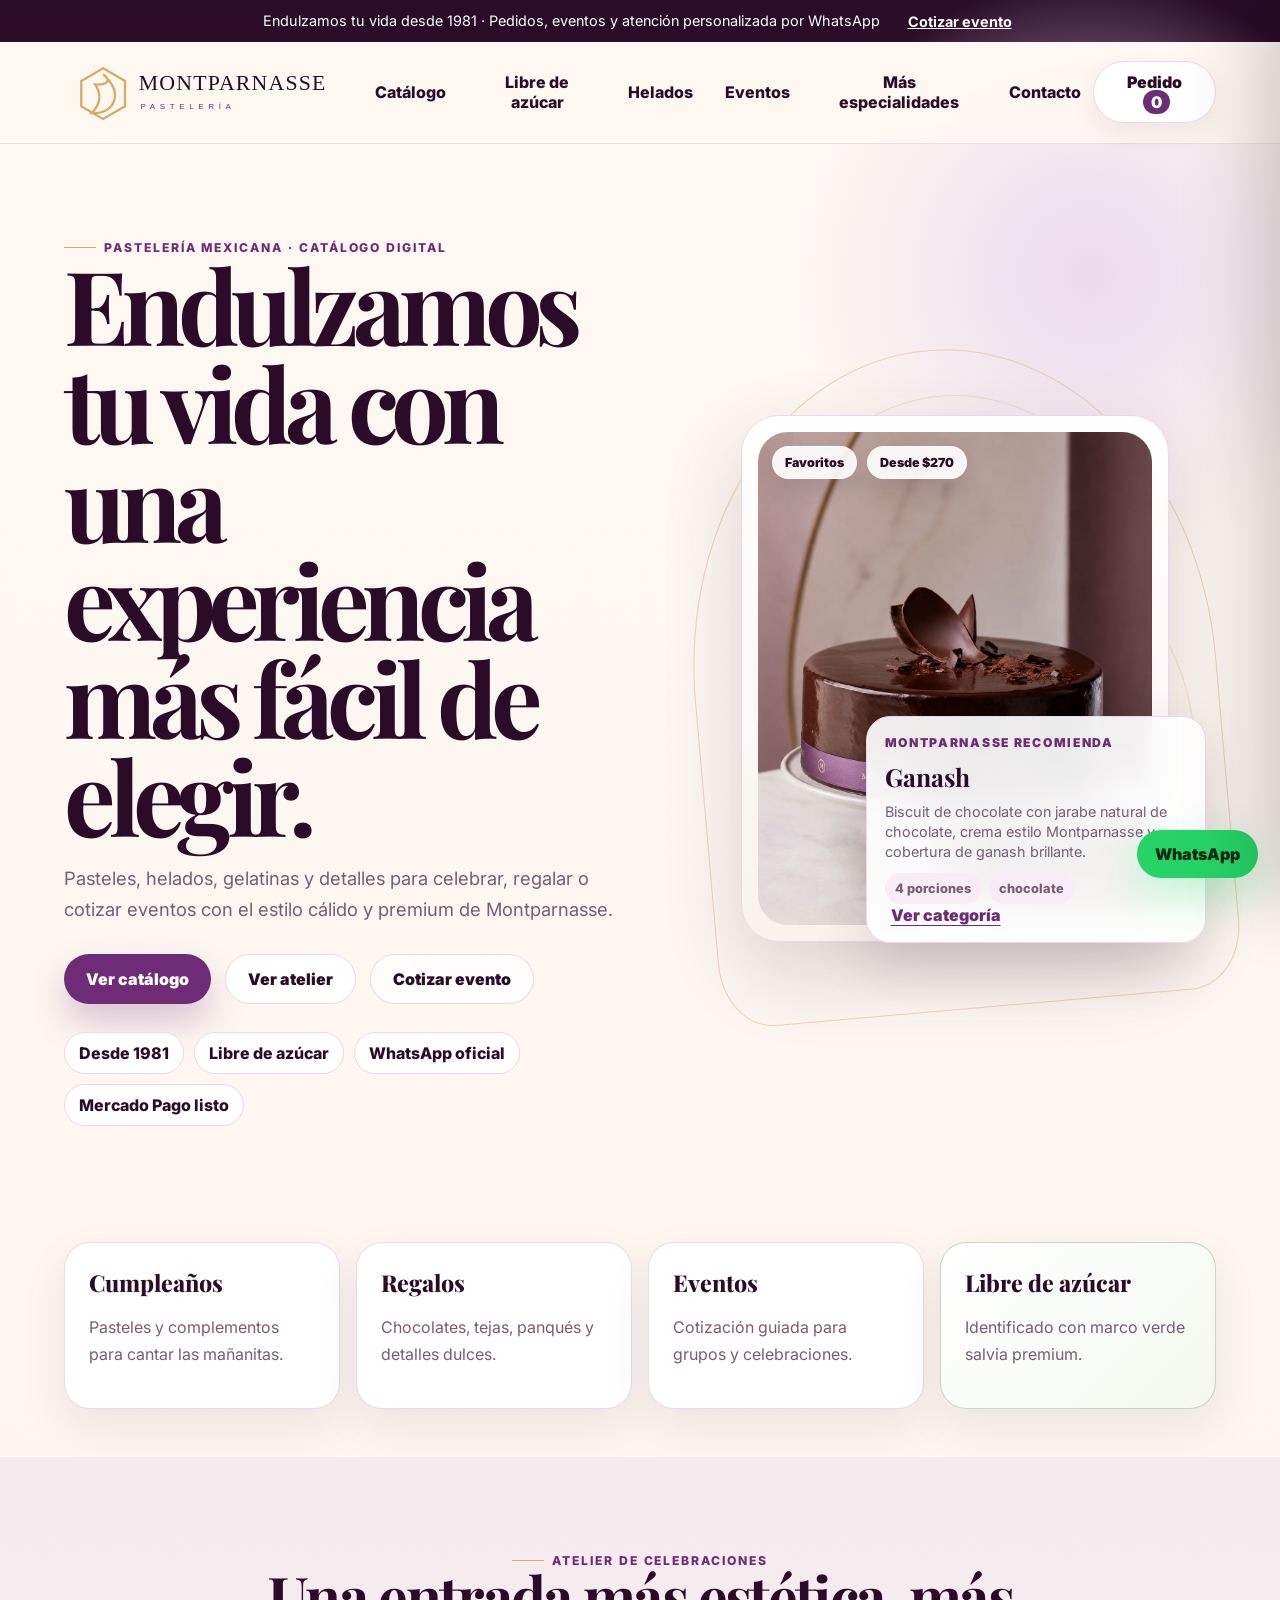
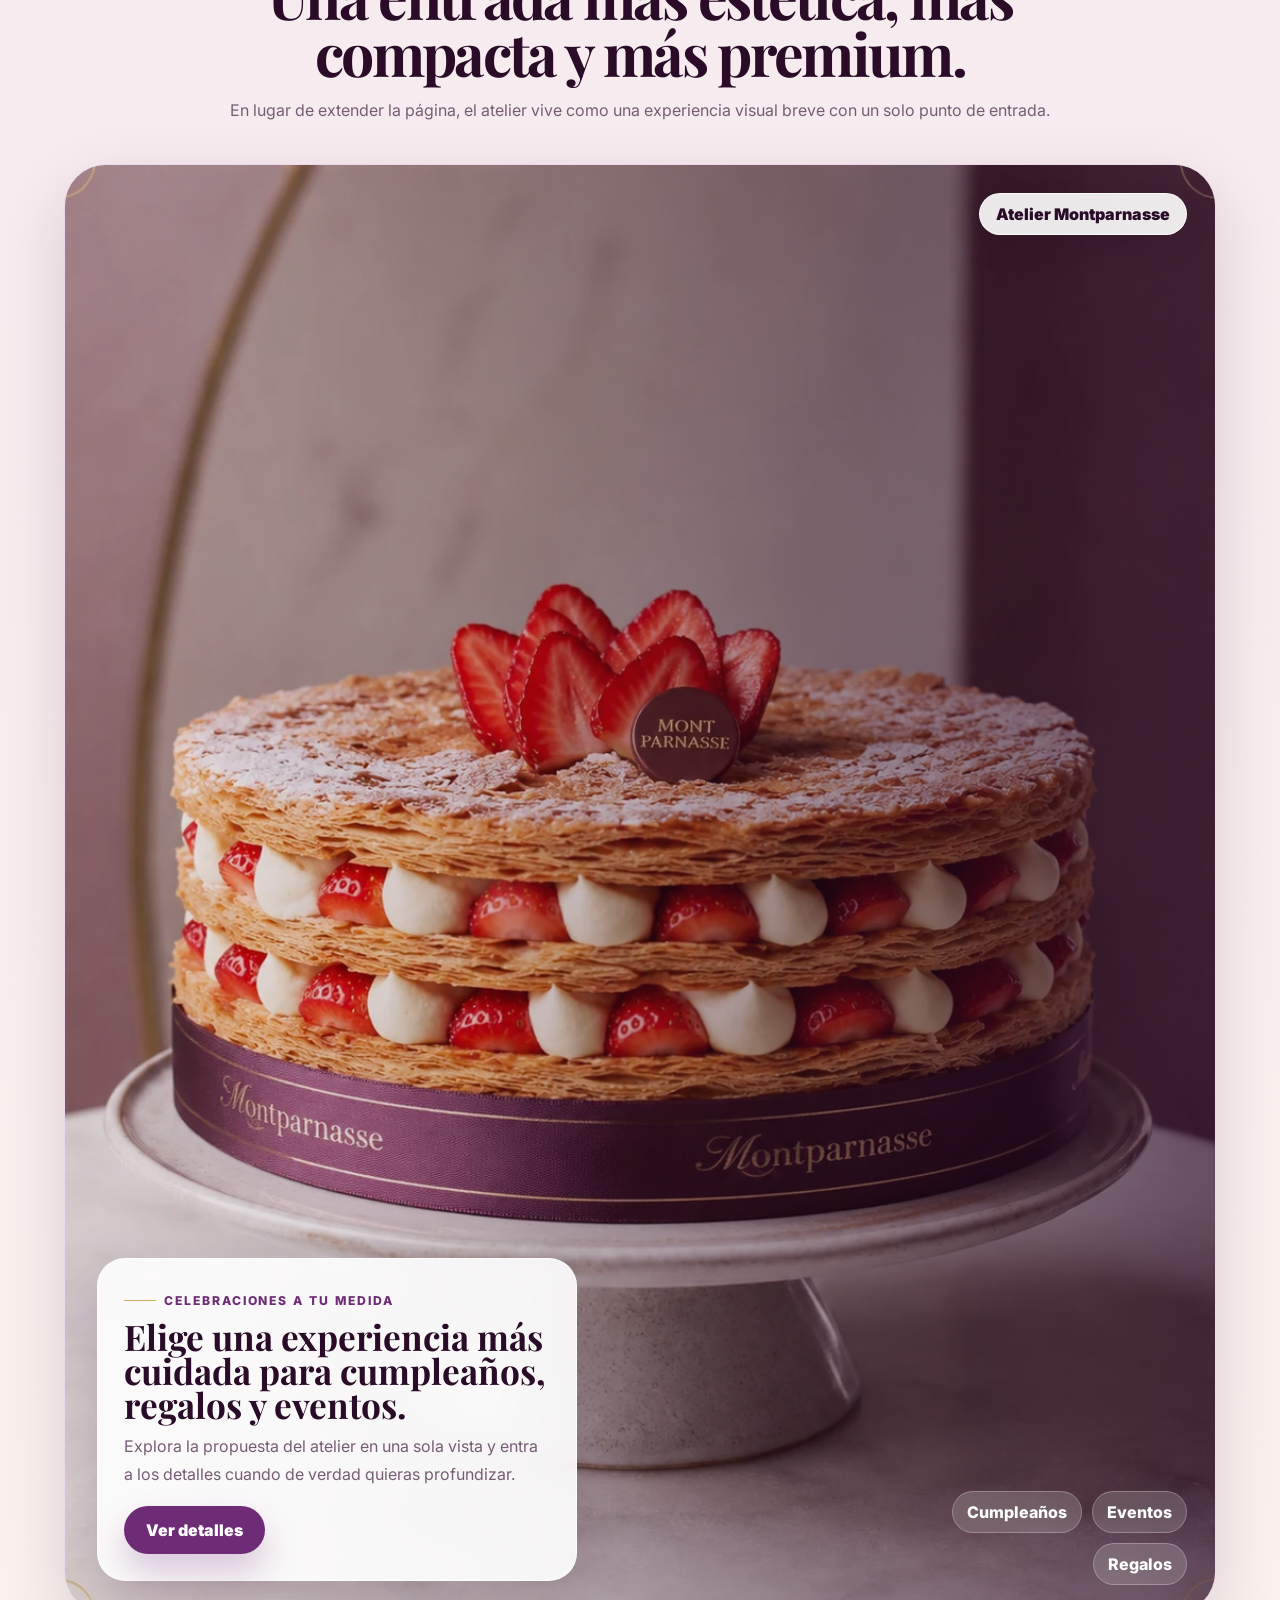
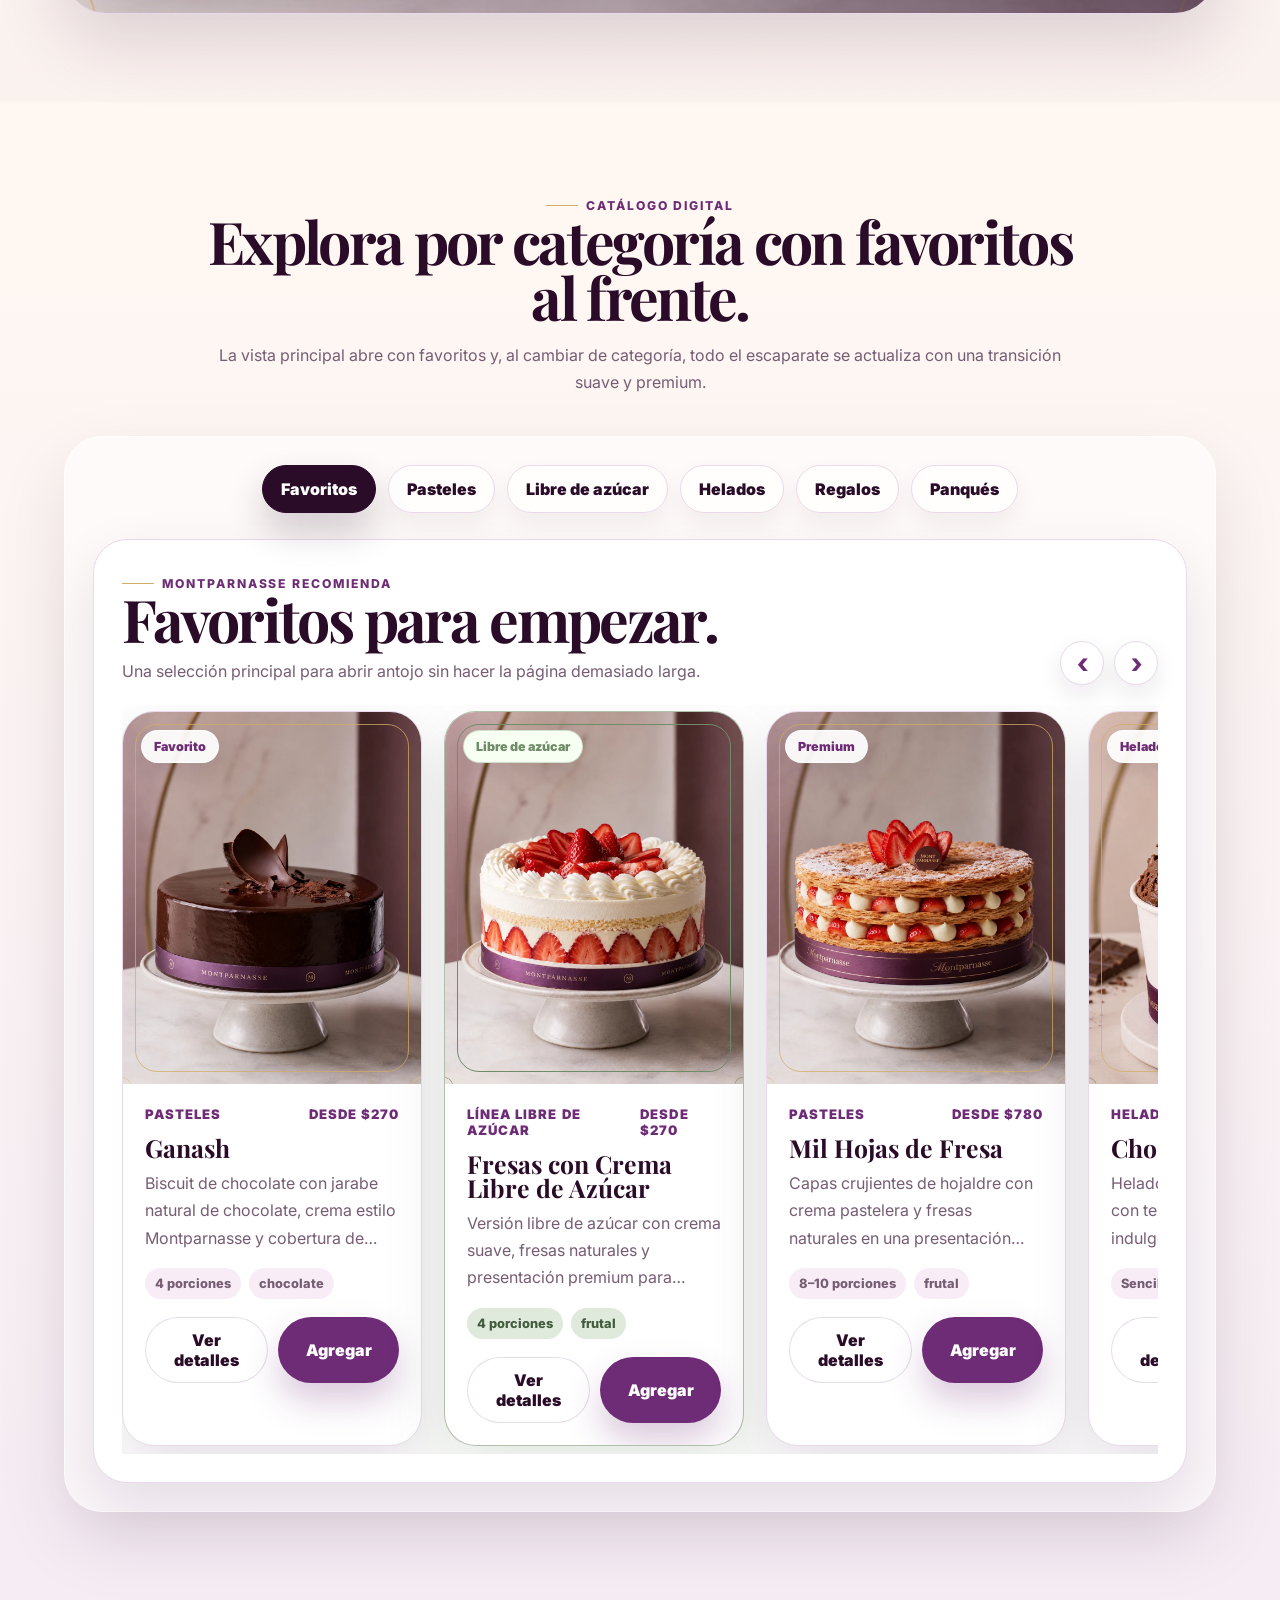
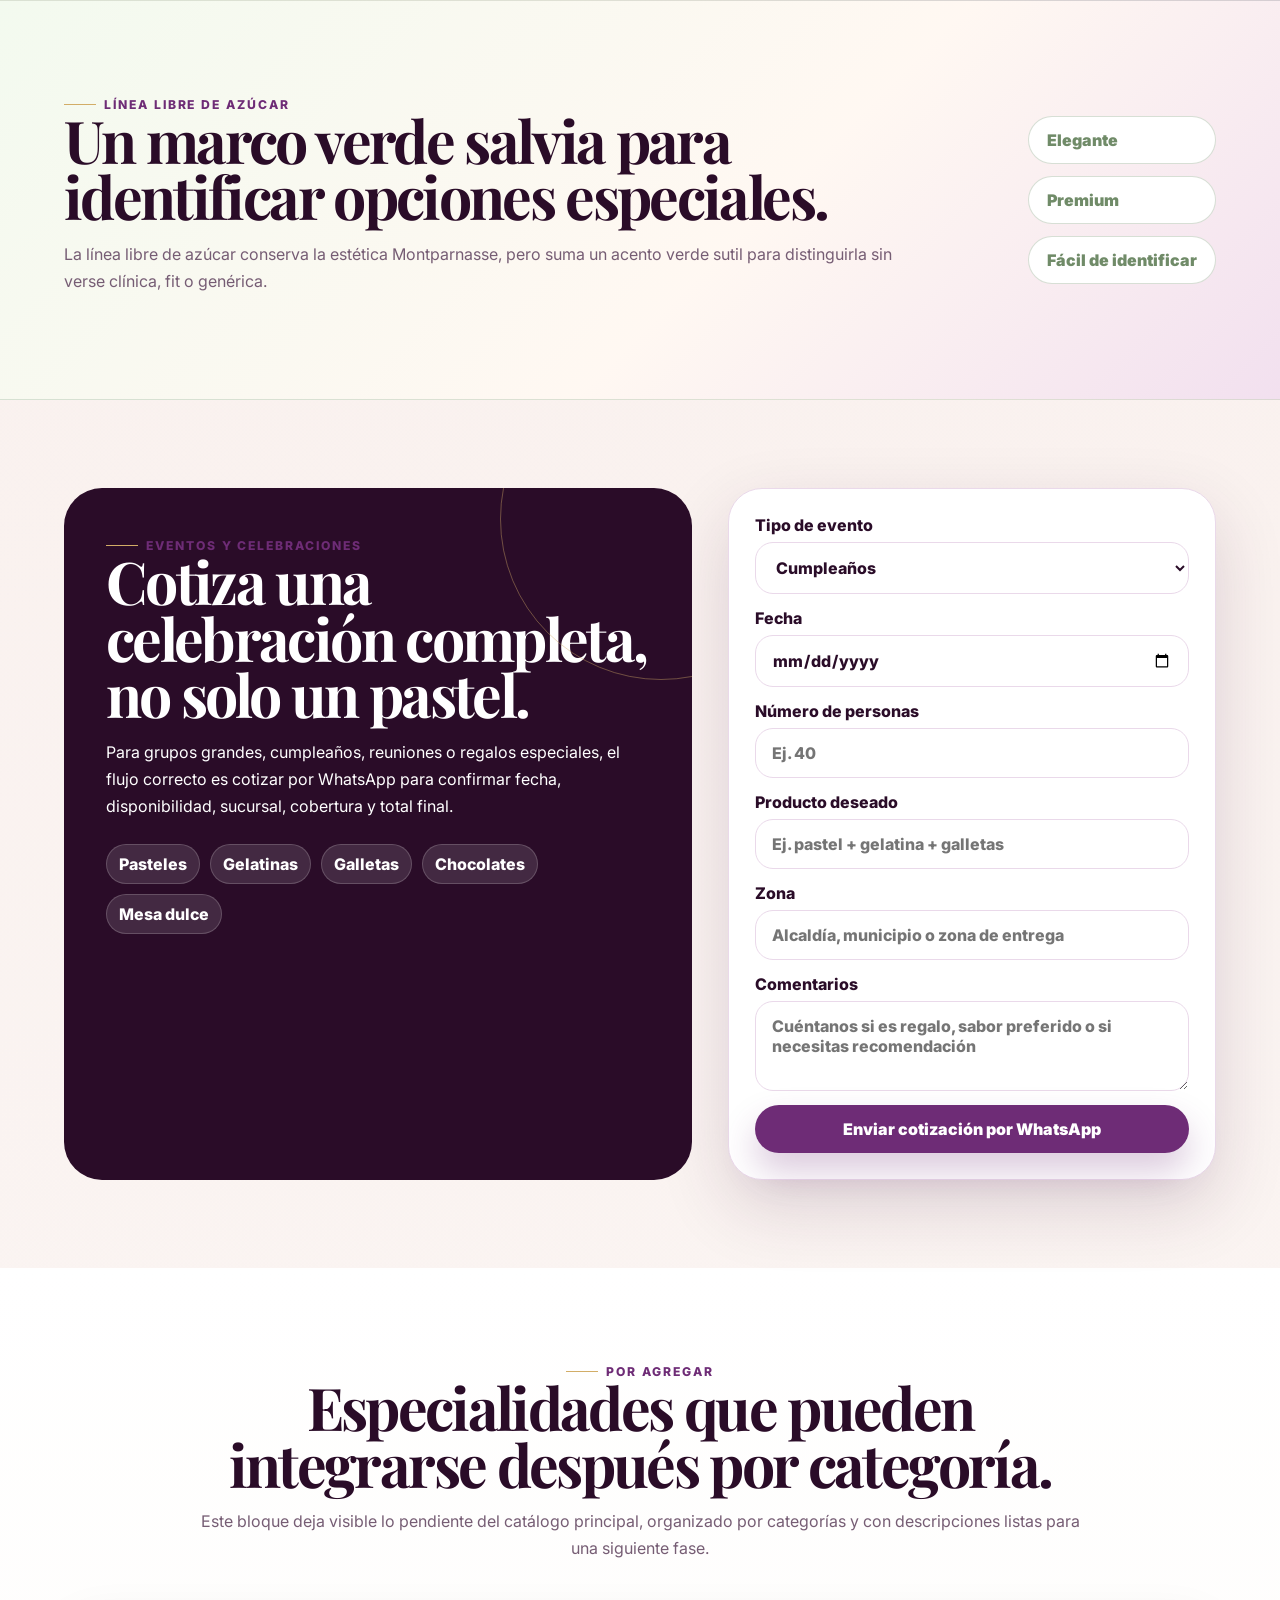
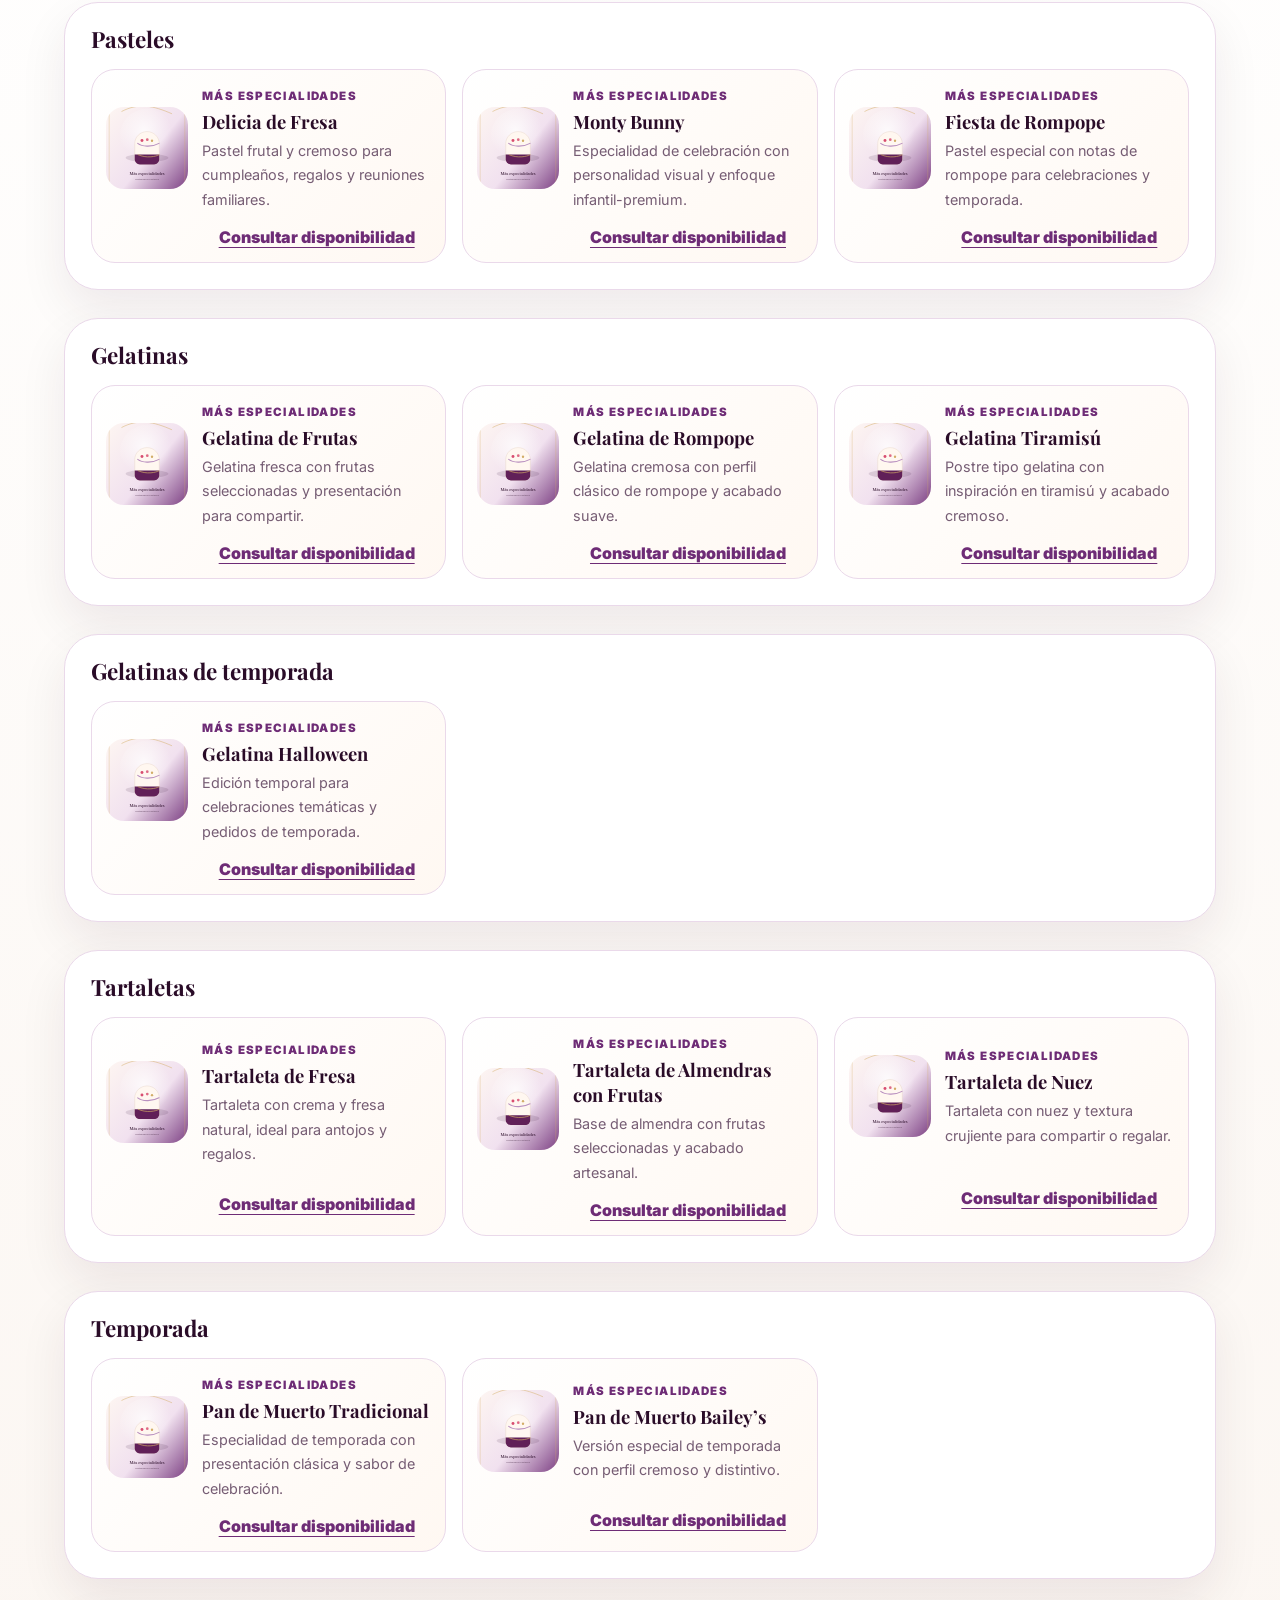
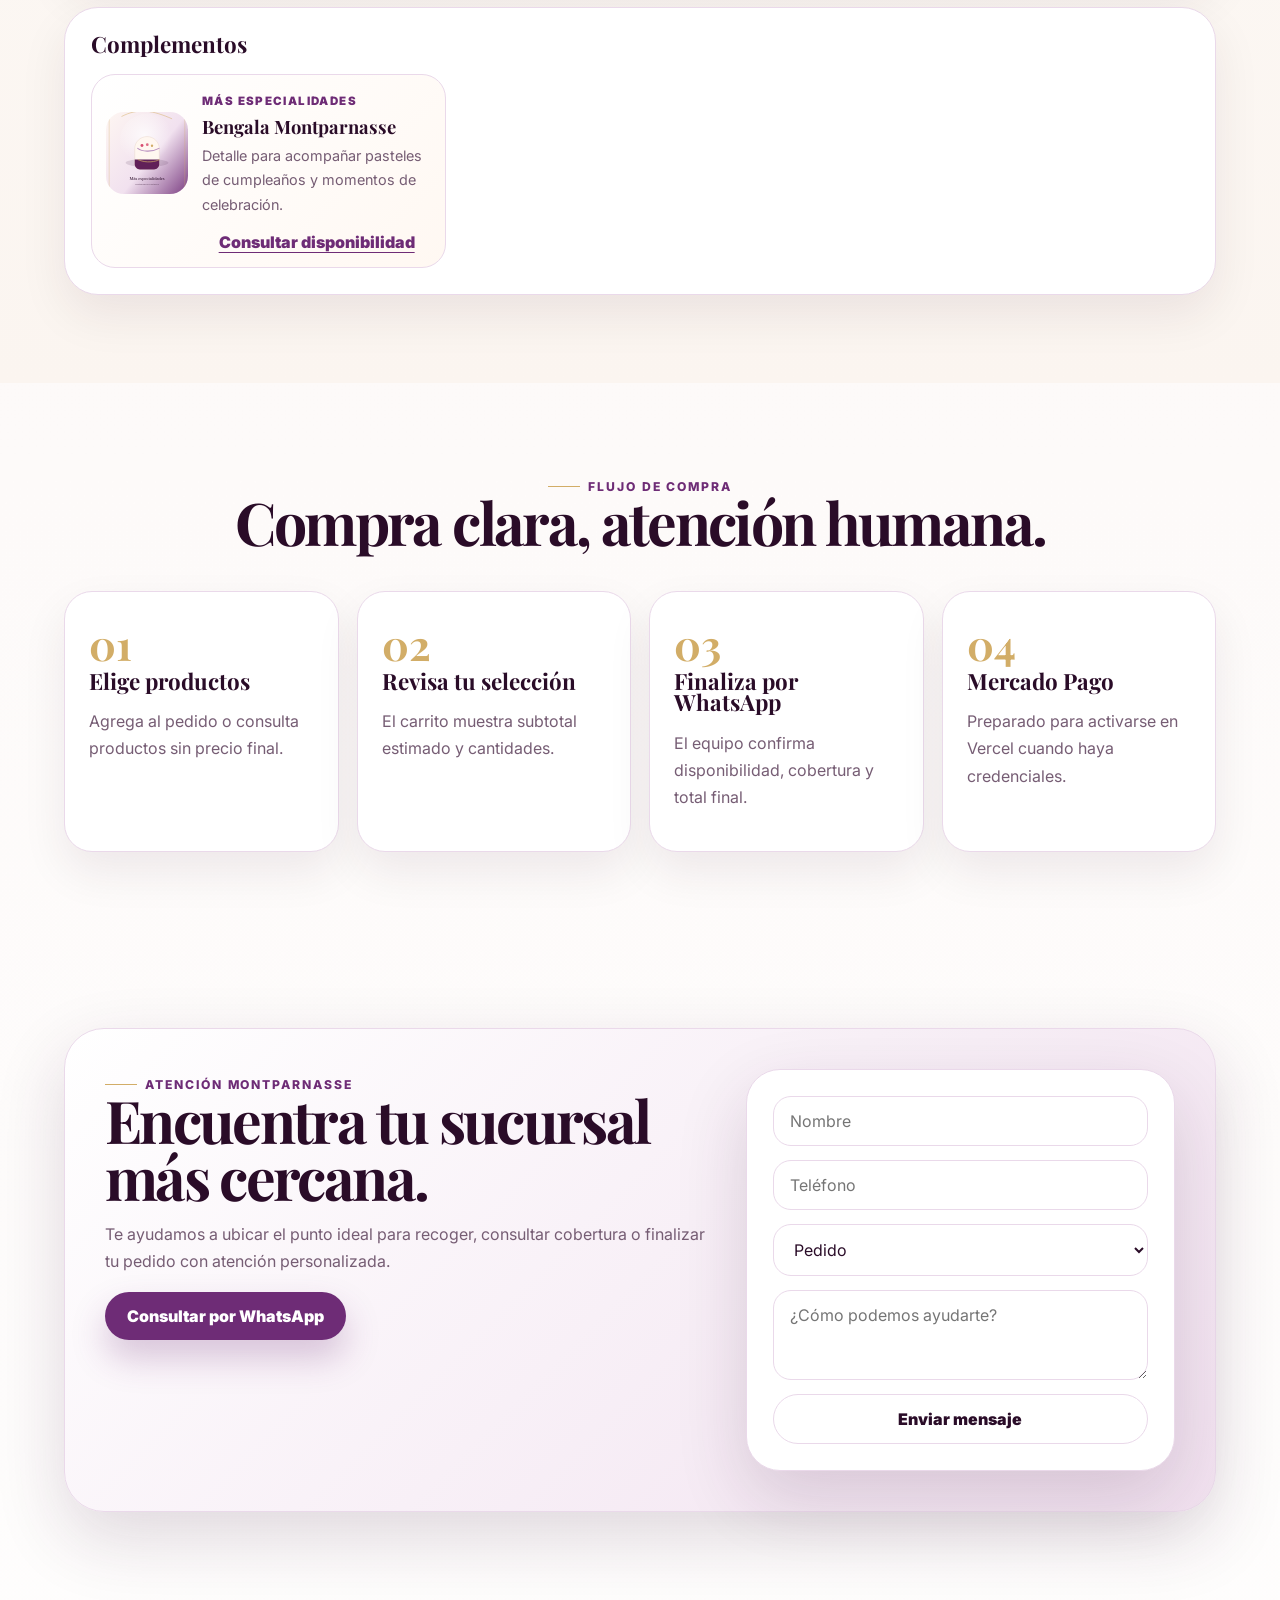
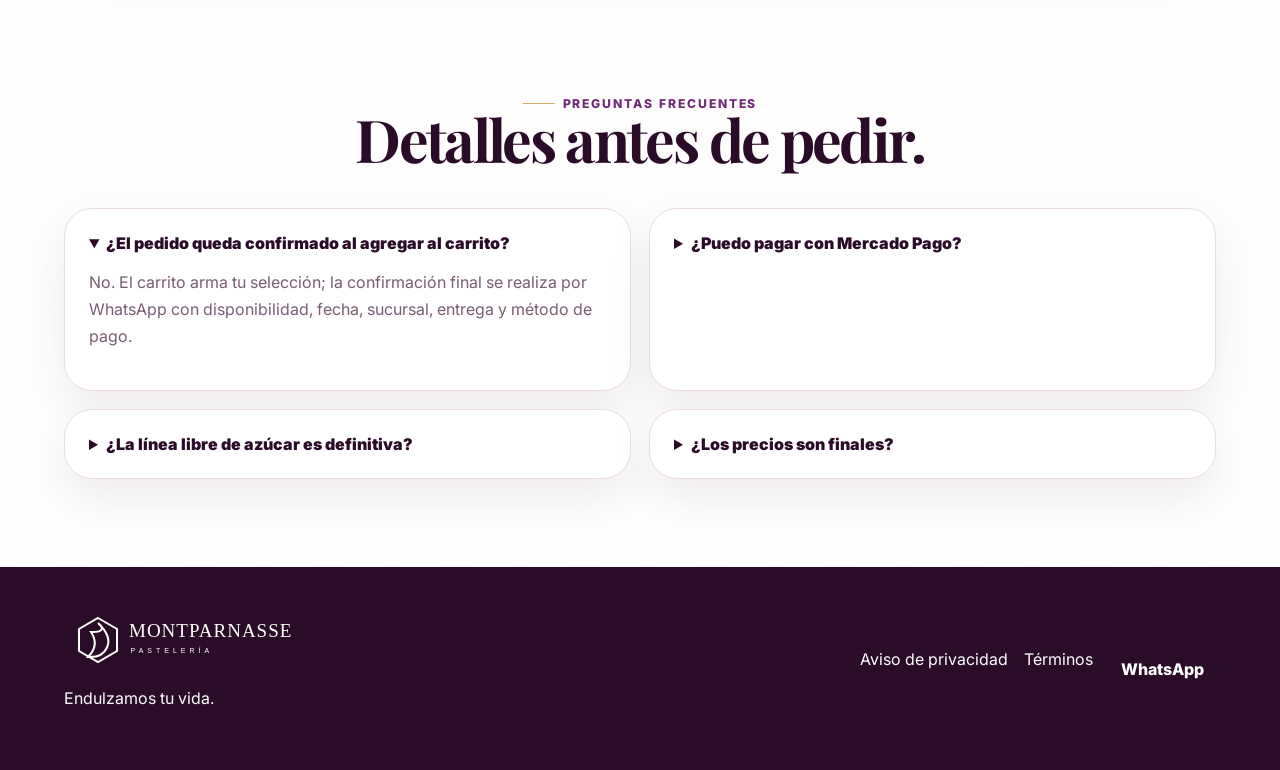
==== commit b68cdb5f: "Add files via upload" ====
--- a/index.html
+++ b/index.html
@@ -23,8 +23,8 @@
     </a>
     <nav class="site-nav" id="siteNav">
       <button data-scroll="catalogo">Catálogo</button>
-      <button data-scroll="sugarfree">Libre de azúcar</button>
-      <button data-scroll="helados">Helados</button>
+      <button data-scroll="catalogo" data-category="sugarfree">Libre de azúcar</button>
+      <button data-scroll="catalogo" data-category="helados">Helados</button>
       <button data-scroll="eventos">Eventos</button>
       <button data-scroll="mas-especialidades">Más especialidades</button>
       <button data-scroll="contacto">Contacto</button>
@@ -43,81 +43,70 @@
         <p>Pasteles, helados, gelatinas y detalles para celebrar, regalar o cotizar eventos con el estilo cálido y premium de Montparnasse.</p>
         <div class="hero-actions">
           <button class="btn btn-primary" data-scroll="catalogo">Ver catálogo</button>
-          <button class="btn btn-secondary" data-scroll="atelier">Armar mi celebración</button>
+          <button class="btn btn-secondary" data-scroll="atelier">Ver atelier</button>
           <button class="btn btn-ghost" data-scroll="eventos">Cotizar evento</button>
         </div>
         <div class="trust-strip">
           <span>Desde 1981</span><span>Libre de azúcar</span><span>WhatsApp oficial</span><span>Mercado Pago listo</span>
         </div>
       </div>
-      <div class="hero-visual">
+      <div class="hero-visual" id="heroVisual">
         <div class="gold-arc"></div>
+        <div class="hero-orbit hero-orbit-1"></div>
+        <div class="hero-orbit hero-orbit-2"></div>
         <div class="hero-products" id="heroProducts"></div>
-        <div class="floating-note"><strong>Atelier Montparnasse</strong><span>elige por ocasión, sabor y número de personas</span></div>
+        <div class="floating-note" id="heroFloatingNote"></div>
       </div>
     </section>
 
     <section class="occasion-strip section-pad compact-pad">
-      <div class="occasion-card" data-scroll="catalogo"><span>Cumpleaños</span><p>Pasteles y complementos para cantar las mañanitas.</p></div>
-      <div class="occasion-card" data-scroll="regalos"><span>Regalos</span><p>Chocolates, tejas, panqués y detalles dulces.</p></div>
+      <div class="occasion-card" data-scroll="catalogo" data-category="pasteles"><span>Cumpleaños</span><p>Pasteles y complementos para cantar las mañanitas.</p></div>
+      <div class="occasion-card" data-scroll="catalogo" data-category="regalos"><span>Regalos</span><p>Chocolates, tejas, panqués y detalles dulces.</p></div>
       <div class="occasion-card" data-scroll="eventos"><span>Eventos</span><p>Cotización guiada para grupos y celebraciones.</p></div>
-      <div class="occasion-card special" data-scroll="sugarfree"><span>Libre de azúcar</span><p>Identificado con marco verde salvia premium.</p></div>
+      <div class="occasion-card special" data-scroll="catalogo" data-category="sugarfree"><span>Libre de azúcar</span><p>Identificado con marco verde salvia premium.</p></div>
     </section>
 
     <section class="atelier section-pad" id="atelier">
       <div class="section-heading centered">
         <span class="eyebrow">Atelier de celebraciones</span>
-        <h2>Encuentra el producto ideal sin perderte en el catálogo.</h2>
-        <p>Una guía rápida para recomendar opciones según ocasión, número de personas y perfil de sabor.</p>
-      </div>
-      <div class="atelier-grid">
-        <aside class="finder-panel">
-          <h3>1. ¿Qué quieres celebrar?</h3>
-          <div class="chip-group">
-            <button class="chip active" data-finder="occasion" data-value="cumpleanos">Cumpleaños</button>
-            <button class="chip" data-finder="occasion" data-value="regalo">Regalo</button>
-            <button class="chip" data-finder="occasion" data-value="evento">Evento</button>
-            <button class="chip" data-finder="occasion" data-value="antojo">Antojo</button>
-            <button class="chip" data-finder="occasion" data-value="libre">Libre de azúcar</button>
-          </div>
-          <h3>2. ¿Para cuántas personas?</h3>
-          <div class="chip-group">
-            <button class="chip" data-finder="people" data-value="1-4">1–4</button>
-            <button class="chip active" data-finder="people" data-value="8-10">8–10</button>
-            <button class="chip" data-finder="people" data-value="20+">20+</button>
-            <button class="chip" data-finder="people" data-value="40+">40+</button>
-          </div>
-          <h3>3. Perfil de sabor</h3>
-          <div class="chip-group">
-            <button class="chip active" data-finder="flavor" data-value="todos">Todos</button>
-            <button class="chip" data-finder="flavor" data-value="chocolate">Chocolate</button>
-            <button class="chip" data-finder="flavor" data-value="frutal">Frutal</button>
-            <button class="chip" data-finder="flavor" data-value="tres-leches">Tres leches</button>
-            <button class="chip" data-finder="flavor" data-value="especial">Especial</button>
-          </div>
-        </aside>
-        <div class="recommendation-panel">
-          <div class="recommendation-top"><p id="recommendationIntro"></p><button class="text-link" type="button" onclick="setFinder('occasion','cumpleanos'); setFinder('people','8-10'); setFinder('flavor','todos')">Reiniciar</button></div>
-          <div class="recommendation-results" id="recommendationResults"></div>
-        </div>
-      </div>
-    </section>
-
-    <section class="featured section-pad" id="recomendados">
-      <div class="section-heading row-heading">
-        <div><span class="eyebrow">Montparnasse recomienda</span><h2>Favoritos para empezar.</h2><p>Una selección visual para abrir antojo antes de entrar al catálogo completo.</p></div>
-        <div class="carousel-controls"><button class="circle-btn" onclick="scrollTrack('featuredTrack',-1)">‹</button><button class="circle-btn" onclick="scrollTrack('featuredTrack',1)">›</button></div>
-      </div>
-      <div class="product-track featured-track" id="featuredTrack"></div>
+        <h2>Una entrada más estética, más compacta y más premium.</h2>
+        <p>En lugar de extender la página, el atelier vive como una experiencia visual breve con un solo punto de entrada.</p>
+      </div>
+      <div class="atelier-spotlight">
+        <img src="assets/products/mil-hojas-de-fresa.webp" alt="Atelier de celebraciones Montparnasse" loading="lazy">
+        <div class="atelier-gradient"></div>
+        <div class="atelier-badge">Atelier Montparnasse</div>
+        <div class="atelier-panel">
+          <span class="eyebrow">Celebraciones a tu medida</span>
+          <h3>Elige una experiencia más cuidada para cumpleaños, regalos y eventos.</h3>
+          <p>Explora la propuesta del atelier en una sola vista y entra a los detalles cuando de verdad quieras profundizar.</p>
+          <button class="btn btn-primary" type="button" onclick="openAtelier()">Ver detalles</button>
+        </div>
+        <div class="atelier-mini-tags"><span>Cumpleaños</span><span>Eventos</span><span>Regalos</span></div>
+      </div>
     </section>
 
     <section class="catalog section-pad" id="catalogo">
       <div class="section-heading centered">
         <span class="eyebrow">Catálogo digital</span>
-        <h2>Explora por categoría, no por lista infinita.</h2>
-        <p>Cada colección tiene su propio carrusel para que la experiencia se sienta más limpia, premium y cómoda en móvil.</p>
-      </div>
-      <div id="catalogSections"></div>
+        <h2>Explora por categoría con favoritos al frente.</h2>
+        <p>La vista principal abre con favoritos y, al cambiar de categoría, todo el escaparate se actualiza con una transición suave y premium.</p>
+      </div>
+      <div class="catalog-shell">
+        <div class="category-tabs" id="categoryTabs"></div>
+        <div class="catalog-stage" id="catalogStage">
+          <div class="catalog-stage-head">
+            <div class="catalog-stage-copy" id="catalogStageCopy"></div>
+            <div class="carousel-controls">
+              <button class="circle-btn" type="button" aria-label="Anterior" onclick="scrollTrack('categoryShowcase',-1)">‹</button>
+              <button class="circle-btn" type="button" aria-label="Siguiente" onclick="scrollTrack('categoryShowcase',1)">›</button>
+            </div>
+          </div>
+          <div class="catalog-stage-track">
+            <div class="product-track showcase-track" id="categoryShowcase"></div>
+          </div>
+        </div>
+      </div>
     </section>
 
     <section class="sugar-story section-pad">
@@ -150,9 +139,9 @@
 
     <section class="more-specialties section-pad" id="mas-especialidades">
       <div class="section-heading centered">
-        <span class="eyebrow">Más especialidades</span>
-        <h2>Productos que pueden integrarse en una siguiente etapa.</h2>
-        <p>Esta sección mantiene visible el potencial del catálogo sin romper la estética de la página. Cada especialidad se puede consultar por WhatsApp mientras se agregan imágenes finales.</p>
+        <span class="eyebrow">Por agregar</span>
+        <h2>Especialidades que pueden integrarse después por categoría.</h2>
+        <p>Este bloque deja visible lo pendiente del catálogo principal, organizado por categorías y con descripciones listas para una siguiente fase.</p>
       </div>
       <div class="more-grid" id="moreSpecialtiesGrid"></div>
     </section>
@@ -197,6 +186,28 @@
   </footer>
 
   <dialog class="product-modal" id="productModal"><button class="modal-close" onclick="closeProduct()" aria-label="Cerrar">×</button><div id="modalBody"></div></dialog>
+  <dialog class="product-modal atelier-modal" id="atelierModal">
+    <button class="modal-close" onclick="closeAtelier()" aria-label="Cerrar">×</button>
+    <div class="modal-grid">
+      <div class="modal-image"><img src="assets/products/mil-hojas-de-fresa.webp" alt="Atelier Montparnasse"></div>
+      <div class="modal-copy">
+        <span class="eyebrow">Atelier de celebraciones</span>
+        <h2>Una guía más visual para celebrar con estilo Montparnasse.</h2>
+        <p>El atelier concentra la parte inspiracional en un formato más aesthetic: una entrada limpia, una imagen protagonista y un punto único para revisar detalles cuando realmente se necesitan.</p>
+        <div class="detail-list">
+          <div><strong>Ideal para</strong><span>Cumpleaños, regalos, reuniones y celebraciones especiales</span></div>
+          <div><strong>Enfoque</strong><span>Experiencia visual compacta, premium y fácil de recorrer</span></div>
+          <div><strong>Qué incluye</strong><span>Recomendación visual, orientación y acceso directo a cotización</span></div>
+          <div><strong>Siguiente paso</strong><span>Confirmar fecha, cobertura, producto y total por WhatsApp</span></div>
+        </div>
+        <div class="atelier-detail-pills"><span>Pasteles</span><span>Helados</span><span>Regalos</span><span>Eventos</span></div>
+        <div class="modal-actions">
+          <button class="btn btn-primary" type="button" onclick="scrollToSection('eventos'); closeAtelier()">Cotizar evento</button>
+          <button class="btn btn-secondary" type="button" onclick="openWhatsApp('Hola, quiero ayuda para armar una celebración con Montparnasse.')">Pedir recomendación</button>
+        </div>
+      </div>
+    </div>
+  </dialog>
   <div class="backdrop" id="backdrop"></div>
   <aside class="cart-drawer" id="cartDrawer">
     <div class="cart-head"><div><span>Tu selección</span><h2>Pedido Montparnasse</h2></div><button id="closeCart" aria-label="Cerrar carrito">×</button></div>
--- a/styles.css
+++ b/styles.css
@@ -1,5 +1,10 @@
 :root{
   --plum:#6e2c76;--plum-dark:#2a0c28;--plum-soft:#8d4b94;--cream:#fff8f2;--cream-2:#f8ede7;--lilac:#ead8ec;--gold:#d2ad67;--text:#2a0c28;--muted:#765d74;--sage:#708b68;--sage-soft:#dfeadc;--line:#ead9ea;--shadow:0 26px 70px rgba(60,22,63,.16);--radius:28px;--font-serif:'Playfair Display',Georgia,serif;--font-sans:'Inter',system-ui,-apple-system,Segoe UI,sans-serif}
 *{box-sizing:border-box}html{scroll-behavior:smooth}body{margin:0;font-family:var(--font-sans);color:var(--text);background:linear-gradient(180deg,#fff8f2 0%,#f9f0ed 45%,#fff 100%);overflow-x:hidden}button,input,select,textarea{font:inherit}button{cursor:pointer}img{max-width:100%;display:block}.section-pad{padding:88px clamp(20px,5vw,72px)}.compact-pad{padding-top:28px;padding-bottom:48px}.eyebrow{display:inline-flex;align-items:center;gap:8px;text-transform:uppercase;letter-spacing:.16em;font-size:.76rem;font-weight:800;color:var(--plum)}.eyebrow:before{content:"";width:32px;height:1px;background:var(--gold)}h1,h2,h3{font-family:var(--font-serif);line-height:.96;margin:0;color:var(--plum-dark)}h1{font-size:clamp(3.2rem,8vw,7.4rem);letter-spacing:-.07em;max-width:920px}h2{font-size:clamp(2.2rem,4.6vw,4.8rem);letter-spacing:-.045em}h3{font-size:1.4rem}p{line-height:1.7;color:var(--muted)}.topbar{height:42px;background:var(--plum-dark);color:#fff;display:flex;align-items:center;justify-content:center;gap:22px;padding:0 18px;font-size:.9rem}.topbar p{margin:0;color:#fff}.topbar button{background:transparent;color:#fff;border:0;text-decoration:underline;font-weight:700}.site-header{position:sticky;top:0;z-index:50;display:flex;align-items:center;justify-content:space-between;padding:16px clamp(18px,5vw,72px);background:rgba(255,248,242,.86);backdrop-filter:blur(18px);border-bottom:1px solid rgba(110,44,118,.12)}.brand img{width:min(300px,52vw)}.site-nav{display:flex;gap:8px;align-items:center}.site-nav button,.footer nav button{border:0;background:transparent;color:var(--plum-dark);font-weight:800;padding:10px 12px;border-radius:999px}.site-nav button:hover{background:#f0e2ef}.header-actions{display:flex;gap:10px;align-items:center}.cart-button{border:1px solid var(--line);background:#fff;border-radius:999px;padding:10px 16px;font-weight:900;color:var(--plum-dark);box-shadow:0 10px 25px rgba(73,22,77,.08)}.cart-count{background:var(--plum);color:#fff;border-radius:999px;padding:2px 8px;margin-left:5px}.menu-toggle{display:none;border:0;background:var(--plum);color:#fff;border-radius:13px;padding:10px 13px}.btn{border:0;border-radius:999px;padding:14px 22px;font-weight:900;display:inline-flex;align-items:center;justify-content:center;gap:8px;transition:.25s ease;text-decoration:none}.btn:hover{transform:translateY(-2px)}.btn-primary{background:var(--plum);color:#fff;box-shadow:0 18px 34px rgba(110,44,118,.25)}.btn-secondary{background:#fff;color:var(--plum-dark);border:1px solid var(--line)}.btn-ghost{background:rgba(255,255,255,.72);color:var(--plum-dark);border:1px solid rgba(110,44,118,.17)}.text-link{border:0;background:transparent;color:var(--plum);font-weight:900;text-decoration:underline;text-underline-offset:4px}.hero{display:grid;grid-template-columns:minmax(0,1.05fr) minmax(360px,.95fr);gap:52px;min-height:calc(100vh - 120px);align-items:center;position:relative;isolation:isolate}.hero:before{content:"";position:absolute;inset:-180px -120px auto auto;width:620px;height:620px;background:radial-gradient(circle,rgba(234,216,236,.95),transparent 68%);z-index:-1}.hero-copy p{font-size:1.15rem;max-width:640px}.hero-actions{display:flex;flex-wrap:wrap;gap:14px;margin:28px 0}.trust-strip{display:flex;flex-wrap:wrap;gap:10px;margin-top:26px}.trust-strip span{padding:10px 14px;border-radius:999px;background:#fff;border:1px solid var(--line);font-weight:800;color:var(--plum-dark)}.hero-visual{position:relative;min-height:660px}.gold-arc{position:absolute;inset:0;border:1.5px solid rgba(210,173,103,.52);border-radius:50% 50% 10% 10%;transform:rotate(-5deg);opacity:.85}.hero-products{position:relative;height:100%}.hero-product{position:absolute;overflow:hidden;border-radius:34px;background:#fff;border:1px solid var(--line);box-shadow:var(--shadow)}.hero-product img{width:100%;height:100%;object-fit:cover}.hero-product-1{width:56%;height:55%;right:0;top:14%}.hero-product-2{width:46%;height:46%;left:0;top:0}.hero-product-3{width:42%;height:42%;left:12%;bottom:4%}.floating-note{position:absolute;right:8%;bottom:9%;background:rgba(255,255,255,.88);backdrop-filter:blur(10px);border:1px solid var(--line);border-radius:22px;padding:16px 18px;box-shadow:0 20px 45px rgba(45,10,42,.16)}.floating-note strong{display:block;font-family:var(--font-serif);font-size:1.25rem}.floating-note span{color:var(--muted);font-size:.9rem}.occasion-strip{display:grid;grid-template-columns:repeat(4,1fr);gap:16px}.occasion-card{background:#fff;border:1px solid var(--line);border-radius:26px;padding:24px;box-shadow:0 18px 45px rgba(55,20,59,.08);transition:.25s}.occasion-card:hover{transform:translateY(-4px)}.occasion-card span{font-family:var(--font-serif);font-size:1.45rem;font-weight:800;color:var(--plum-dark)}.occasion-card.special{border-color:rgba(112,139,104,.35);background:linear-gradient(135deg,#fff,#f2f8ef)}.section-heading{margin-bottom:30px}.section-heading.centered{text-align:center;max-width:880px;margin:0 auto 40px}.section-heading.centered .eyebrow{justify-content:center}.row-heading{display:flex;justify-content:space-between;gap:28px;align-items:flex-end}.row-heading p{max-width:720px}.atelier{background:linear-gradient(180deg,rgba(234,216,236,.35),rgba(255,255,255,0))}.atelier-grid{display:grid;grid-template-columns:350px minmax(0,1fr);gap:24px}.finder-panel,.recommendation-panel{background:#fff;border:1px solid var(--line);border-radius:34px;box-shadow:var(--shadow);padding:26px}.finder-panel h3{font-family:var(--font-sans);font-size:1.05rem;margin:12px 0 14px}.chip-group{display:flex;flex-wrap:wrap;gap:10px;margin-bottom:22px}.chip{border:1px solid var(--line);background:#fff;color:var(--plum-dark);border-radius:999px;padding:12px 16px;font-weight:900}.chip.active{background:var(--plum);color:#fff;border-color:var(--plum)}.recommendation-top{display:flex;justify-content:space-between;gap:18px;align-items:flex-start;margin-bottom:18px}.recommendation-top p{margin:0}.recommendation-results{display:grid;grid-template-columns:repeat(3,minmax(260px,1fr));gap:18px}.event-reco-card{background:linear-gradient(135deg,#fff,#f7edf6);border:1px solid var(--line);border-radius:28px;padding:26px;min-height:270px;display:flex;flex-direction:column;justify-content:space-between}.event-reco-card span{font-weight:900;color:var(--sage)}.carousel-controls{display:flex;gap:10px}.circle-btn{width:44px;height:44px;border-radius:999px;border:1px solid var(--line);background:#fff;color:var(--plum);font-size:1.8rem;font-weight:700;box-shadow:0 10px 24px rgba(45,10,42,.09)}.product-track{display:grid;grid-auto-flow:column;grid-auto-columns:minmax(285px,330px);gap:22px;overflow-x:auto;scroll-snap-type:x mandatory;padding:6px 4px 26px;scrollbar-width:thin}.featured-track{grid-auto-columns:minmax(300px,360px)}.product-card{scroll-snap-align:start;background:#fff;border:1px solid var(--line);border-radius:32px;overflow:hidden;box-shadow:0 24px 60px rgba(44,12,45,.12);transition:.25s;position:relative}.product-card:hover{transform:translateY(-6px);box-shadow:0 30px 75px rgba(44,12,45,.18)}.product-card.is-sugarfree{border-color:rgba(112,139,104,.55);box-shadow:0 24px 60px rgba(67,98,60,.15)}.product-card.is-sugarfree .product-image-wrap:after,.modal-grid.is-sugarfree .modal-image:after{border-color:var(--sage)}.product-image-wrap{position:relative;aspect-ratio:4/5;overflow:hidden;background:#f6edf2}.product-image-wrap img{width:100%;height:100%;object-fit:cover;transition:.5s}.product-card:hover img{transform:scale(1.035)}.product-image-wrap:after,.modal-image:after{content:"";position:absolute;inset:12px;border:1.5px solid rgba(210,173,103,.75);border-radius:22px;pointer-events:none}.product-badge{position:absolute;left:18px;top:18px;background:rgba(255,255,255,.92);border:1px solid rgba(255,255,255,.8);color:var(--plum);border-radius:999px;padding:8px 12px;font-weight:900;font-size:.78rem;box-shadow:0 10px 24px rgba(45,10,42,.12)}.is-sugarfree .product-badge{color:var(--sage);background:#f6fff1;border-color:rgba(112,139,104,.28)}.product-info{padding:22px}.product-meta{display:flex;justify-content:space-between;gap:12px;align-items:center;color:var(--plum);font-weight:900;font-size:.82rem;text-transform:uppercase;letter-spacing:.08em}.product-info h3{margin:14px 0 10px;font-size:1.75rem}.product-info p{margin:0 0 16px;display:-webkit-box;-webkit-line-clamp:3;-webkit-box-orient:vertical;overflow:hidden}.product-chips{display:flex;flex-wrap:wrap;gap:8px;margin-bottom:18px}.product-chips span{background:#f8edf6;color:var(--muted);padding:8px 10px;border-radius:999px;font-weight:800;font-size:.8rem}.is-sugarfree .product-chips span{background:var(--sage-soft);color:#425b3c}.product-actions{display:flex;gap:10px}.product-actions .btn{flex:1;padding:12px 14px}.catalog-row{margin-top:70px}.sugar-story{display:grid;grid-template-columns:1fr auto;gap:32px;align-items:center;background:linear-gradient(135deg,#f3faef,#fff8f2 58%,#f2e0ef);border-block:1px solid rgba(112,139,104,.22)}.sugar-copy{max-width:850px}.sugar-badges{display:flex;flex-direction:column;gap:12px}.sugar-badges span{background:#fff;border:1px solid rgba(112,139,104,.28);color:var(--sage);border-radius:999px;padding:13px 18px;font-weight:900}.events{display:grid;grid-template-columns:minmax(0,.9fr) minmax(340px,.7fr);gap:36px;align-items:start}.events-copy{background:var(--plum-dark);color:#fff;border-radius:38px;padding:42px;min-height:100%;position:relative;overflow:hidden}.events-copy:after{content:"";position:absolute;right:-130px;top:-130px;width:320px;height:320px;border:1px solid rgba(210,173,103,.42);border-radius:50%}.events-copy h2,.events-copy p{color:#fff}.event-highlights{display:flex;flex-wrap:wrap;gap:10px;margin-top:24px}.event-highlights span{background:rgba(255,255,255,.12);border:1px solid rgba(255,255,255,.18);border-radius:999px;padding:9px 12px;font-weight:800}.event-form,.contact-form{background:#fff;border:1px solid var(--line);border-radius:34px;padding:26px;box-shadow:var(--shadow);display:grid;gap:14px}.event-form label{display:grid;gap:7px;font-weight:800;color:var(--plum-dark)}input,select,textarea{border:1px solid var(--line);border-radius:18px;padding:14px 16px;background:#fff;color:var(--text);outline:none}input:focus,select:focus,textarea:focus{border-color:var(--plum);box-shadow:0 0 0 4px rgba(110,44,118,.1)}.form-success{display:none;margin:0;color:var(--sage);font-weight:900}.form-success.show{display:block}.more-specialties{background:linear-gradient(180deg,#fff,#fbf5f0)}.more-grid{display:grid;gap:28px}.specialty-group{background:#fff;border:1px solid var(--line);border-radius:34px;padding:26px;box-shadow:0 20px 48px rgba(45,10,42,.08)}.specialty-group h3{margin-bottom:18px}.specialty-list{display:grid;grid-template-columns:repeat(3,1fr);gap:16px}.specialty-card{display:grid;grid-template-columns:82px 1fr;gap:14px;align-items:center;border:1px solid var(--line);border-radius:24px;padding:14px;background:linear-gradient(135deg,#fff,#fff8f2)}.specialty-icon{width:82px;aspect-ratio:1;border-radius:18px;overflow:hidden}.specialty-icon img{width:100%;height:100%;object-fit:cover}.specialty-card span{font-size:.72rem;text-transform:uppercase;letter-spacing:.12em;color:var(--plum);font-weight:900}.specialty-card h4{margin:5px 0;font-family:var(--font-serif);font-size:1.15rem}.specialty-card p{margin:0;font-size:.9rem}.specialty-card .text-link{grid-column:2}.steps-grid,.faq-grid{display:grid;grid-template-columns:repeat(4,1fr);gap:18px}.steps-grid article,.faq-grid details{background:#fff;border:1px solid var(--line);border-radius:28px;padding:24px;box-shadow:0 20px 45px rgba(45,10,42,.08)}.steps-grid strong{font-family:var(--font-serif);font-size:2.6rem;color:var(--gold)}.faq-grid{grid-template-columns:repeat(2,1fr)}summary{font-weight:900;color:var(--plum-dark);cursor:pointer}.contact-card{display:grid;grid-template-columns:1fr minmax(320px,.7fr);gap:28px;background:linear-gradient(135deg,#fff,#f1e1ef);border:1px solid var(--line);border-radius:40px;padding:40px;box-shadow:var(--shadow)}.footer{display:flex;justify-content:space-between;gap:28px;align-items:center;padding:42px clamp(20px,5vw,72px);background:var(--plum-dark);color:#fff}.footer img{width:260px;filter:brightness(0) invert(1) sepia(1) saturate(.4)}.footer p{color:#fff}.footer nav{display:flex;gap:16px;flex-wrap:wrap}.footer a,.footer nav button{color:#fff;text-decoration:none}.product-modal{border:0;border-radius:34px;max-width:1040px;width:min(1040px,94vw);padding:0;box-shadow:0 40px 120px rgba(0,0,0,.28);background:#fff}.product-modal::backdrop{background:rgba(42,12,40,.55);backdrop-filter:blur(8px)}.modal-close{position:absolute;right:16px;top:16px;z-index:2;border:0;background:#fff;border-radius:50%;width:42px;height:42px;font-size:1.5rem;color:var(--plum-dark);box-shadow:0 12px 24px rgba(0,0,0,.12)}.modal-grid{display:grid;grid-template-columns:minmax(300px,.92fr) 1fr;gap:0}.modal-image{position:relative;min-height:560px;background:#f6edf2;overflow:hidden}.modal-image img{width:100%;height:100%;object-fit:cover}.modal-copy{padding:54px 42px}.detail-list{display:grid;grid-template-columns:1fr 1fr;gap:12px;margin:24px 0}.detail-list div{background:#fff8f2;border:1px solid var(--line);border-radius:18px;padding:14px}.detail-list strong,.detail-list span{display:block}.detail-list span{color:var(--muted);margin-top:5px}.modal-actions{display:flex;flex-wrap:wrap;gap:12px}.backdrop{position:fixed;inset:0;background:rgba(42,12,40,.36);z-index:80;display:none}.backdrop.show{display:block}.cart-drawer{position:fixed;right:0;top:0;height:100vh;width:min(460px,92vw);background:#fff;z-index:90;transform:translateX(100%);transition:.32s ease;box-shadow:-25px 0 70px rgba(0,0,0,.18);display:flex;flex-direction:column}.cart-drawer.open{transform:translateX(0)}.cart-head{display:flex;justify-content:space-between;align-items:center;padding:24px;border-bottom:1px solid var(--line)}.cart-head span{color:var(--plum);font-weight:900}.cart-head h2{font-size:2rem}.cart-head button{border:0;background:#f5edf5;border-radius:50%;width:40px;height:40px;font-size:1.5rem}.cart-items{padding:18px;overflow:auto;flex:1}.cart-line{display:grid;grid-template-columns:74px 1fr auto;gap:14px;align-items:center;padding:12px;border:1px solid var(--line);border-radius:20px;margin-bottom:12px}.cart-line img{width:74px;aspect-ratio:1;border-radius:14px;object-fit:cover}.cart-line h4{margin:0;font-family:var(--font-serif)}.cart-line p{margin:3px 0;font-size:.85rem}.qty{display:flex;align-items:center;gap:8px}.qty button{border:1px solid var(--line);background:#fff;border-radius:50%;width:26px;height:26px;font-weight:900}.cart-summary{border-top:1px solid var(--line);padding:22px;display:grid;gap:12px}.cart-summary>div{display:flex;justify-content:space-between;align-items:end}.cart-summary strong{font-family:var(--font-serif);font-size:2rem;color:var(--plum-dark)}.cart-summary p{margin:0;font-size:.9rem}.cart-summary .btn:disabled{opacity:.45;cursor:not-allowed;transform:none}.empty-cart{text-align:center;padding:50px 20px}.floating-whatsapp{position:fixed;right:22px;bottom:22px;z-index:45;border:0;background:#25d366;color:#072914;font-weight:950;border-radius:999px;padding:14px 18px;box-shadow:0 18px 45px rgba(37,211,102,.3)}
-@media(max-width:1080px){.hero{grid-template-columns:1fr}.hero-visual{min-height:590px}.atelier-grid,.events,.contact-card{grid-template-columns:1fr}.occasion-strip{grid-template-columns:repeat(2,1fr)}.steps-grid{grid-template-columns:repeat(2,1fr)}.recommendation-results{grid-template-columns:repeat(2,1fr)}.specialty-list{grid-template-columns:repeat(2,1fr)}}
-@media(max-width:760px){.topbar{height:auto;min-height:42px;flex-direction:column;gap:2px;padding:8px 12px;text-align:center}.site-header{padding:12px 16px}.brand img{width:230px}.site-nav{position:absolute;right:16px;top:72px;display:none;flex-direction:column;align-items:stretch;background:#fff;border:1px solid var(--line);border-radius:24px;padding:14px;box-shadow:var(--shadow)}.site-nav.open{display:flex}.menu-toggle{display:block}.section-pad{padding:62px 18px}h1{font-size:3.25rem}.hero-visual{min-height:450px}.hero-product-1{width:63%;height:52%}.hero-product-2{width:47%;height:43%}.hero-product-3{width:50%;height:43%}.occasion-strip,.steps-grid,.faq-grid,.specialty-list{grid-template-columns:1fr}.row-heading{align-items:flex-start;flex-direction:column}.product-track{grid-auto-columns:minmax(270px,84vw)}.recommendation-results{display:flex;overflow-x:auto}.finder-panel,.recommendation-panel{padding:20px;border-radius:26px}.sugar-story{grid-template-columns:1fr}.product-actions{flex-direction:column}.modal-grid{grid-template-columns:1fr}.modal-image{min-height:420px}.modal-copy{padding:34px 22px}.footer{flex-direction:column;align-items:flex-start}.floating-whatsapp{right:16px;bottom:16px}.contact-card,.events-copy{padding:26px;border-radius:28px}}
+
+.hero-visual{display:flex;align-items:center;justify-content:center;isolation:isolate}.hero-products{position:relative;z-index:2;width:min(480px,82%);height:auto;display:flex;align-items:center;justify-content:center;transition:opacity .4s ease,transform .4s ease}.hero-orbit{position:absolute;border:1px solid rgba(210,173,103,.28);border-radius:50%;pointer-events:none}.hero-orbit-1{width:82%;height:82%;left:9%;top:7%}.hero-orbit-2{width:58%;height:58%;right:4%;bottom:10%}.hero-stage-card{position:relative;width:100%;background:linear-gradient(180deg,#fff,#fbf2ee);border:1px solid var(--line);border-radius:38px;padding:16px;box-shadow:0 30px 80px rgba(42,12,40,.16);overflow:hidden;transition:opacity .4s ease,transform .4s ease}.hero-stage-card.is-sugarfree{border-color:rgba(112,139,104,.35);background:linear-gradient(180deg,#fbfff8,#f3faef)}.hero-stage-media{aspect-ratio:4/5;border-radius:30px;overflow:hidden;background:#f6edf2}.hero-stage-media img{width:100%;height:100%;object-fit:cover}.hero-stage-labels{position:absolute;left:30px;top:30px;display:flex;gap:10px;flex-wrap:wrap}.hero-stage-labels span{background:rgba(255,255,255,.9);border:1px solid rgba(255,255,255,.82);color:var(--plum-dark);border-radius:999px;padding:8px 12px;font-size:.78rem;font-weight:900;box-shadow:0 12px 24px rgba(45,10,42,.12)}.floating-note{position:absolute;right:2%;bottom:10%;max-width:340px;background:rgba(255,255,255,.92);backdrop-filter:blur(14px);border:1px solid var(--line);border-radius:24px;padding:18px 18px 16px;box-shadow:0 24px 55px rgba(45,10,42,.14);z-index:3;transition:opacity .4s ease,transform .4s ease}.floating-note strong{display:block;font-family:var(--font-serif);font-size:1.55rem;margin-bottom:8px}.floating-note .hero-note-kicker{display:block;font-size:.76rem;letter-spacing:.14em;text-transform:uppercase;font-weight:900;color:var(--plum);margin-bottom:10px}.hero-note-tags{display:flex;flex-wrap:wrap;gap:8px;margin-top:12px}.hero-note-tags span{background:#f8edf6;color:var(--muted);padding:8px 10px;border-radius:999px;font-weight:800;font-size:.8rem}.hero-visual.is-changing .hero-products,.hero-visual.is-changing .floating-note{opacity:0;transform:translateY(18px)}
+.atelier{background:linear-gradient(180deg,rgba(234,216,236,.38),rgba(255,255,255,0))}.atelier-spotlight{position:relative;min-height:540px;border:1px solid var(--line);border-radius:42px;overflow:hidden;box-shadow:var(--shadow);background:#e9d8e4}.atelier-spotlight img{width:100%;height:100%;object-fit:cover}.atelier-gradient{position:absolute;inset:0;background:linear-gradient(90deg,rgba(42,12,40,.08) 0%,rgba(42,12,40,.18) 36%,rgba(42,12,40,.62) 100%)}.atelier-badge{position:absolute;top:28px;right:28px;background:rgba(255,255,255,.9);border:1px solid rgba(255,255,255,.82);border-radius:999px;padding:10px 16px;font-weight:900;color:var(--plum-dark);box-shadow:0 14px 28px rgba(42,12,40,.12)}.atelier-panel{position:absolute;left:32px;bottom:32px;max-width:480px;background:rgba(255,255,255,.9);border:1px solid rgba(255,255,255,.86);border-radius:28px;padding:26px;backdrop-filter:blur(14px);box-shadow:0 24px 55px rgba(42,12,40,.18)}.atelier-panel h3{font-size:2.2rem;margin:12px 0 12px}.atelier-panel p{margin:0 0 18px}.atelier-mini-tags{position:absolute;right:28px;bottom:28px;display:flex;gap:10px;flex-wrap:wrap;justify-content:flex-end;max-width:320px}.atelier-mini-tags span{background:rgba(255,255,255,.16);backdrop-filter:blur(12px);color:#fff;border:1px solid rgba(255,255,255,.26);border-radius:999px;padding:10px 14px;font-weight:800}
+.catalog{background:linear-gradient(180deg,#fff8f2 0%,#f5ecf4 100%)}.catalog-shell{background:rgba(255,255,255,.5);border:1px solid rgba(255,255,255,.62);border-radius:38px;padding:28px;box-shadow:0 28px 70px rgba(45,10,42,.1)}.category-tabs{display:flex;justify-content:center;flex-wrap:wrap;gap:12px;margin-bottom:26px}.category-tab{border:1px solid var(--line);background:rgba(255,255,255,.78);color:var(--plum-dark);border-radius:999px;padding:13px 18px;font-weight:900;transition:.28s ease;box-shadow:0 10px 24px rgba(45,10,42,.06)}.category-tab:hover{transform:translateY(-2px);border-color:rgba(110,44,118,.22)}.category-tab.active{background:var(--plum-dark);color:#fff;border-color:var(--plum-dark);box-shadow:0 18px 36px rgba(42,12,40,.2)}.catalog-stage{background:#fff;border:1px solid var(--line);border-radius:34px;padding:28px;box-shadow:0 24px 58px rgba(44,12,45,.1)}.catalog-stage-head{display:flex;justify-content:space-between;gap:24px;align-items:flex-end;margin-bottom:20px}.catalog-stage-copy p{max-width:740px;margin:10px 0 0}.catalog-stage-copy,.catalog-stage-track{transition:opacity .35s ease,transform .35s ease}.catalog-stage.is-changing .catalog-stage-copy,.catalog-stage.is-changing .catalog-stage-track{opacity:0;transform:translateY(14px)}.showcase-track{grid-auto-columns:minmax(300px,340px);padding-bottom:8px}.product-card.compact .product-info h3{font-size:1.55rem}
+.atelier-modal .modal-copy p{max-width:620px}.atelier-detail-pills{display:flex;flex-wrap:wrap;gap:10px;margin:0 0 24px}.atelier-detail-pills span{background:#f8edf6;color:var(--plum-dark);padding:10px 14px;border-radius:999px;font-weight:800}
+@media(max-width:1080px){.hero{grid-template-columns:1fr}.hero-visual{min-height:590px}.events,.contact-card{grid-template-columns:1fr}.occasion-strip{grid-template-columns:repeat(2,1fr)}.steps-grid{grid-template-columns:repeat(2,1fr)}.recommendation-results{grid-template-columns:repeat(2,1fr)}.specialty-list{grid-template-columns:repeat(2,1fr)}.catalog-stage-head{align-items:flex-start;flex-direction:column}.floating-note{right:4%;bottom:6%}}
+@media(max-width:760px){.topbar{height:auto;min-height:42px;flex-direction:column;gap:2px;padding:8px 12px;text-align:center}.site-header{padding:12px 16px}.brand img{width:230px}.site-nav{position:absolute;right:16px;top:72px;display:none;flex-direction:column;align-items:stretch;background:#fff;border:1px solid var(--line);border-radius:24px;padding:14px;box-shadow:var(--shadow)}.site-nav.open{display:flex}.menu-toggle{display:block}.section-pad{padding:62px 18px}h1{font-size:3.25rem}.hero-visual{min-height:520px}.hero-products{width:min(360px,86%)}.floating-note{position:relative;right:auto;bottom:auto;max-width:none;margin:18px auto 0}.atelier-spotlight{min-height:500px}.atelier-badge{right:18px;top:18px}.atelier-panel{left:18px;right:18px;bottom:18px;max-width:none;padding:22px}.atelier-panel h3{font-size:1.8rem}.atelier-mini-tags{left:18px;right:18px;bottom:auto;top:18px;justify-content:flex-start;padding-right:110px}.occasion-strip,.steps-grid,.faq-grid,.specialty-list{grid-template-columns:1fr}.row-heading{align-items:flex-start;flex-direction:column}.product-track,.showcase-track{grid-auto-columns:minmax(270px,84vw)}.sugar-story{grid-template-columns:1fr}.product-actions{flex-direction:column}.modal-grid{grid-template-columns:1fr}.modal-image{min-height:420px}.modal-copy{padding:34px 22px}.footer{flex-direction:column;align-items:flex-start}.floating-whatsapp{right:16px;bottom:16px}.contact-card,.events-copy,.catalog-shell,.catalog-stage{padding:26px;border-radius:28px}}
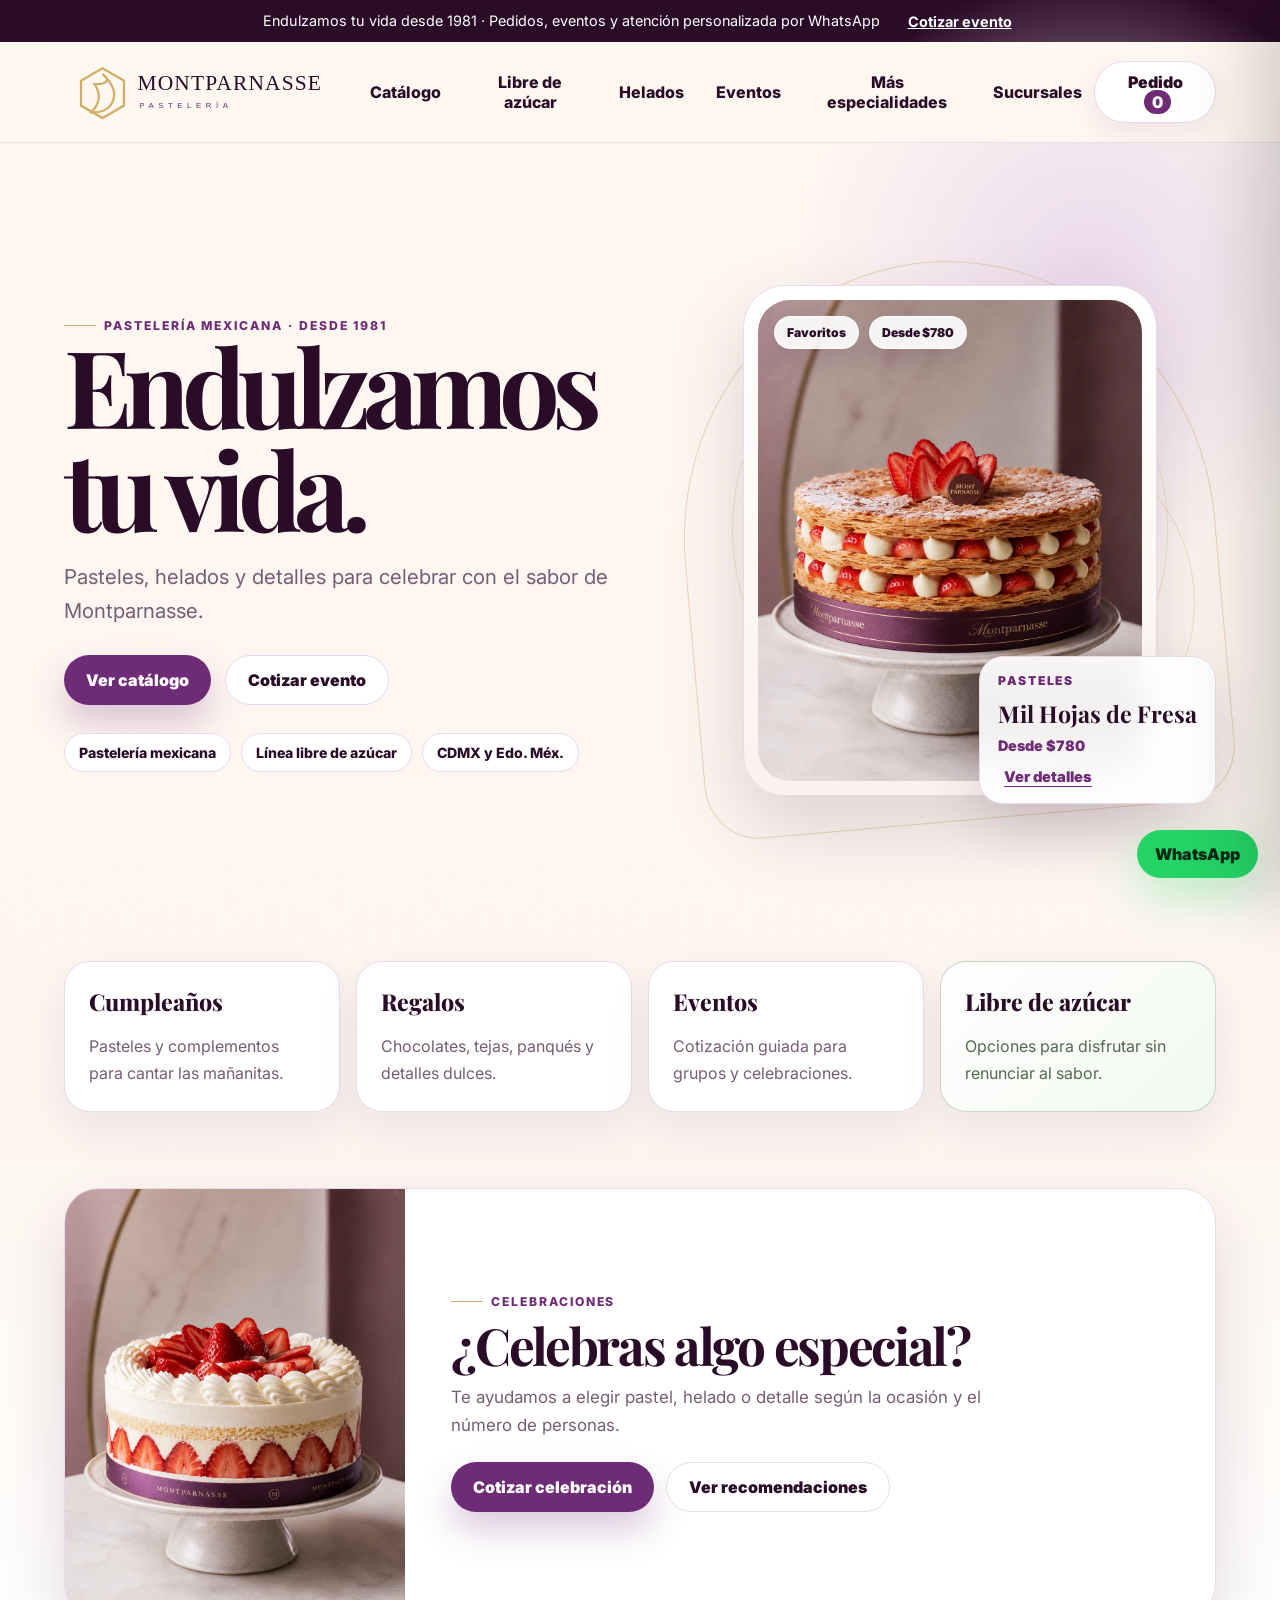
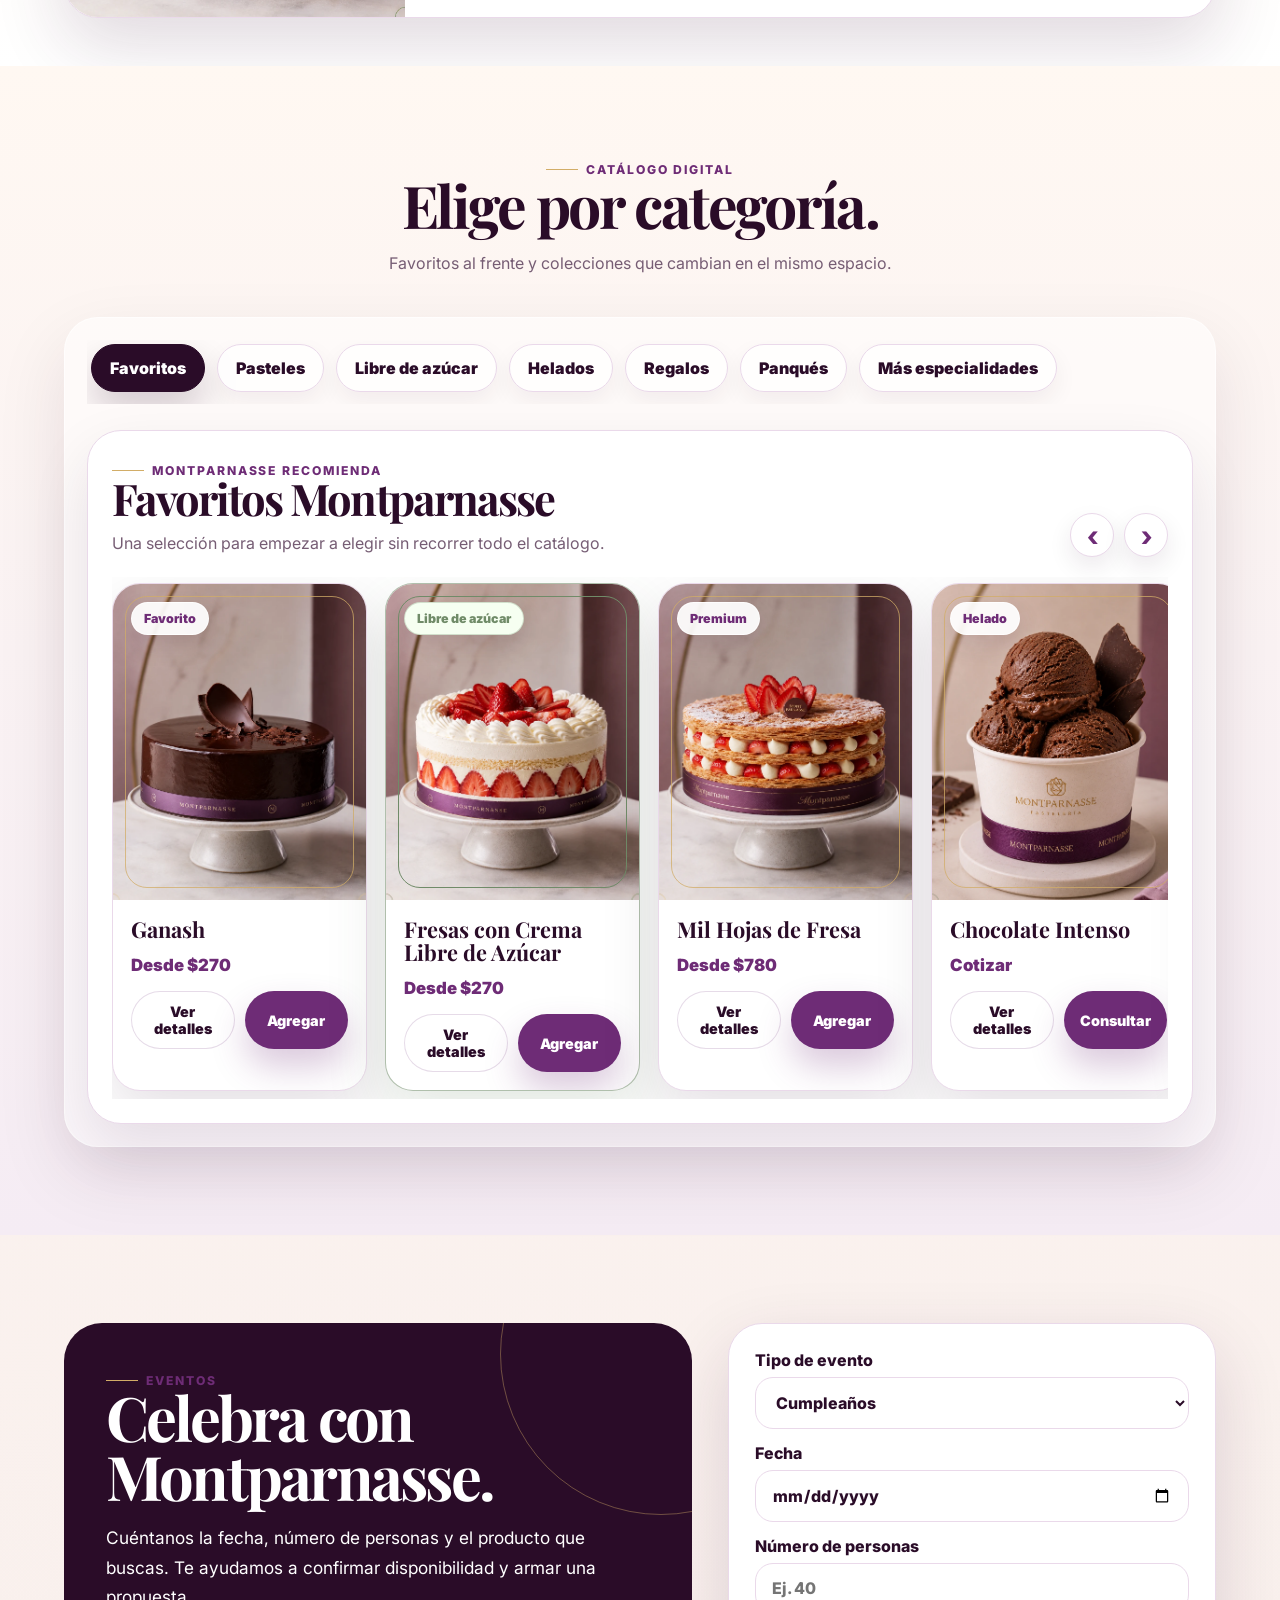
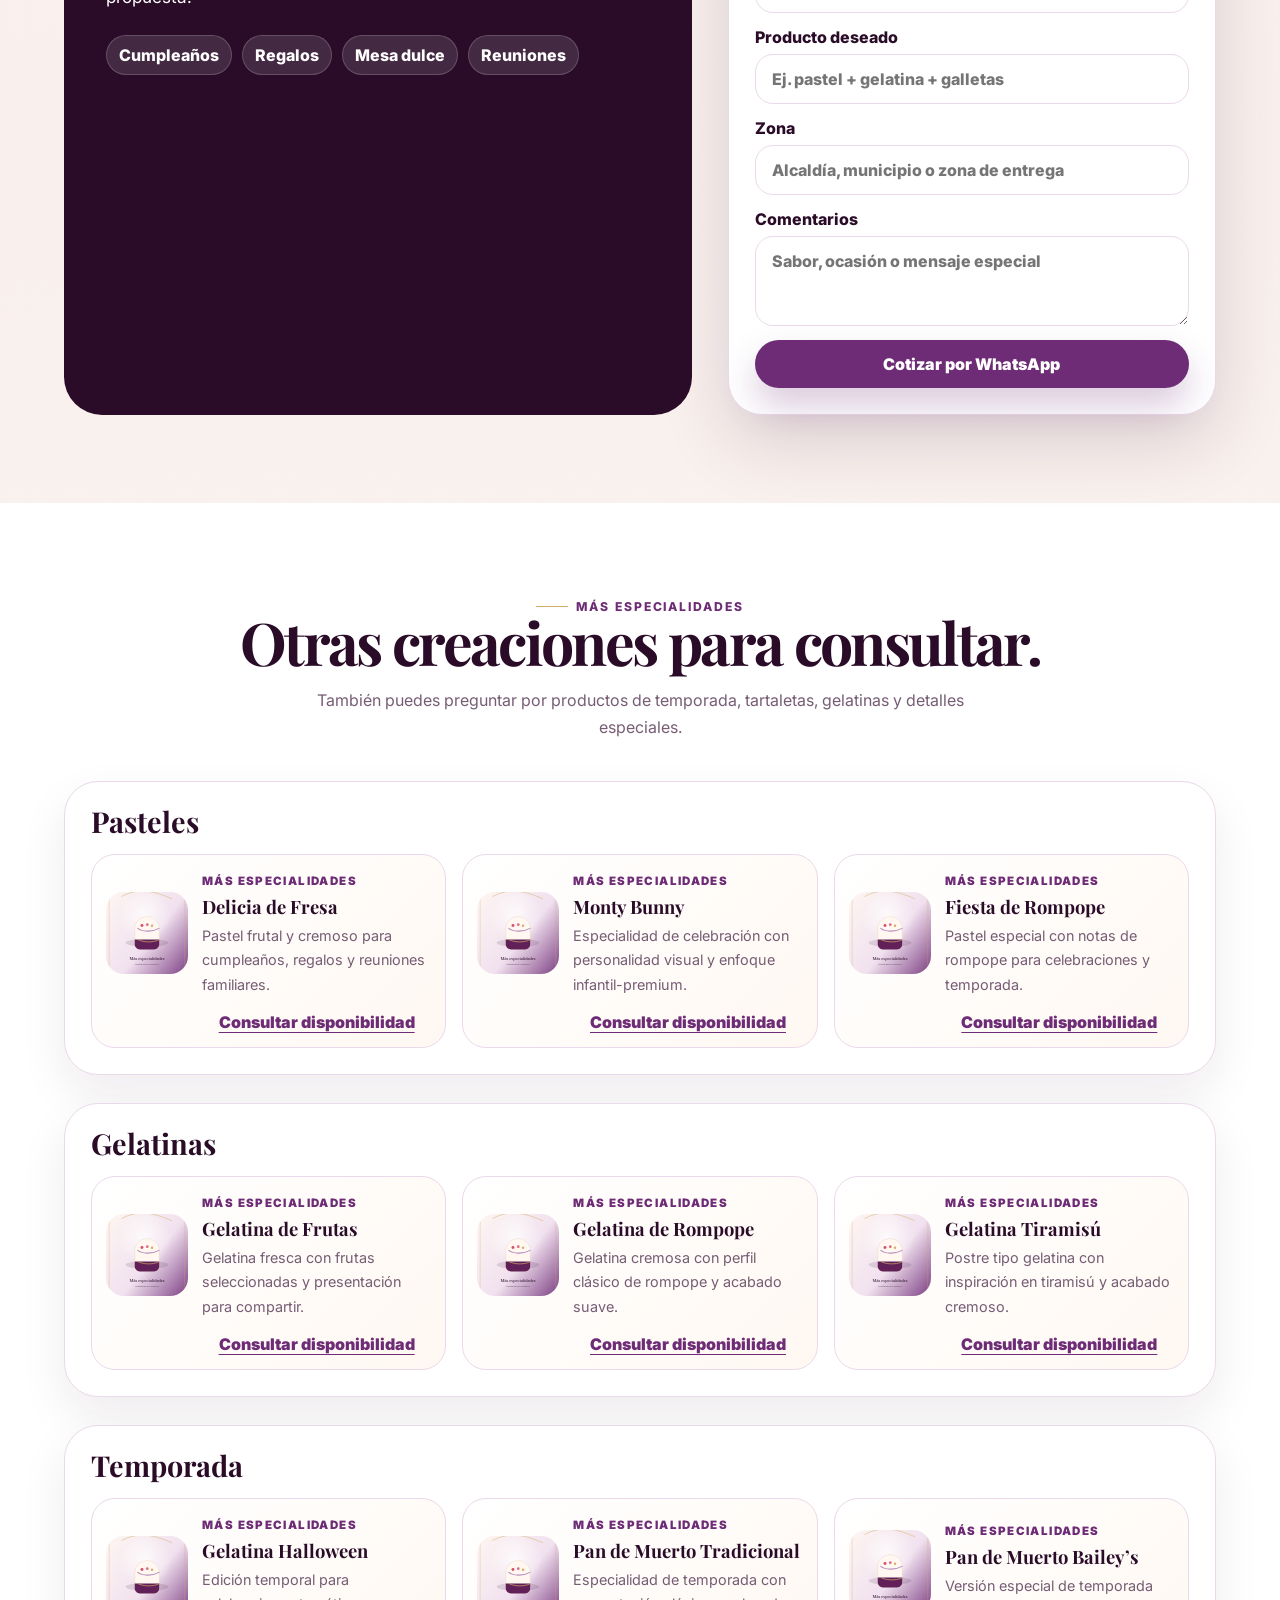
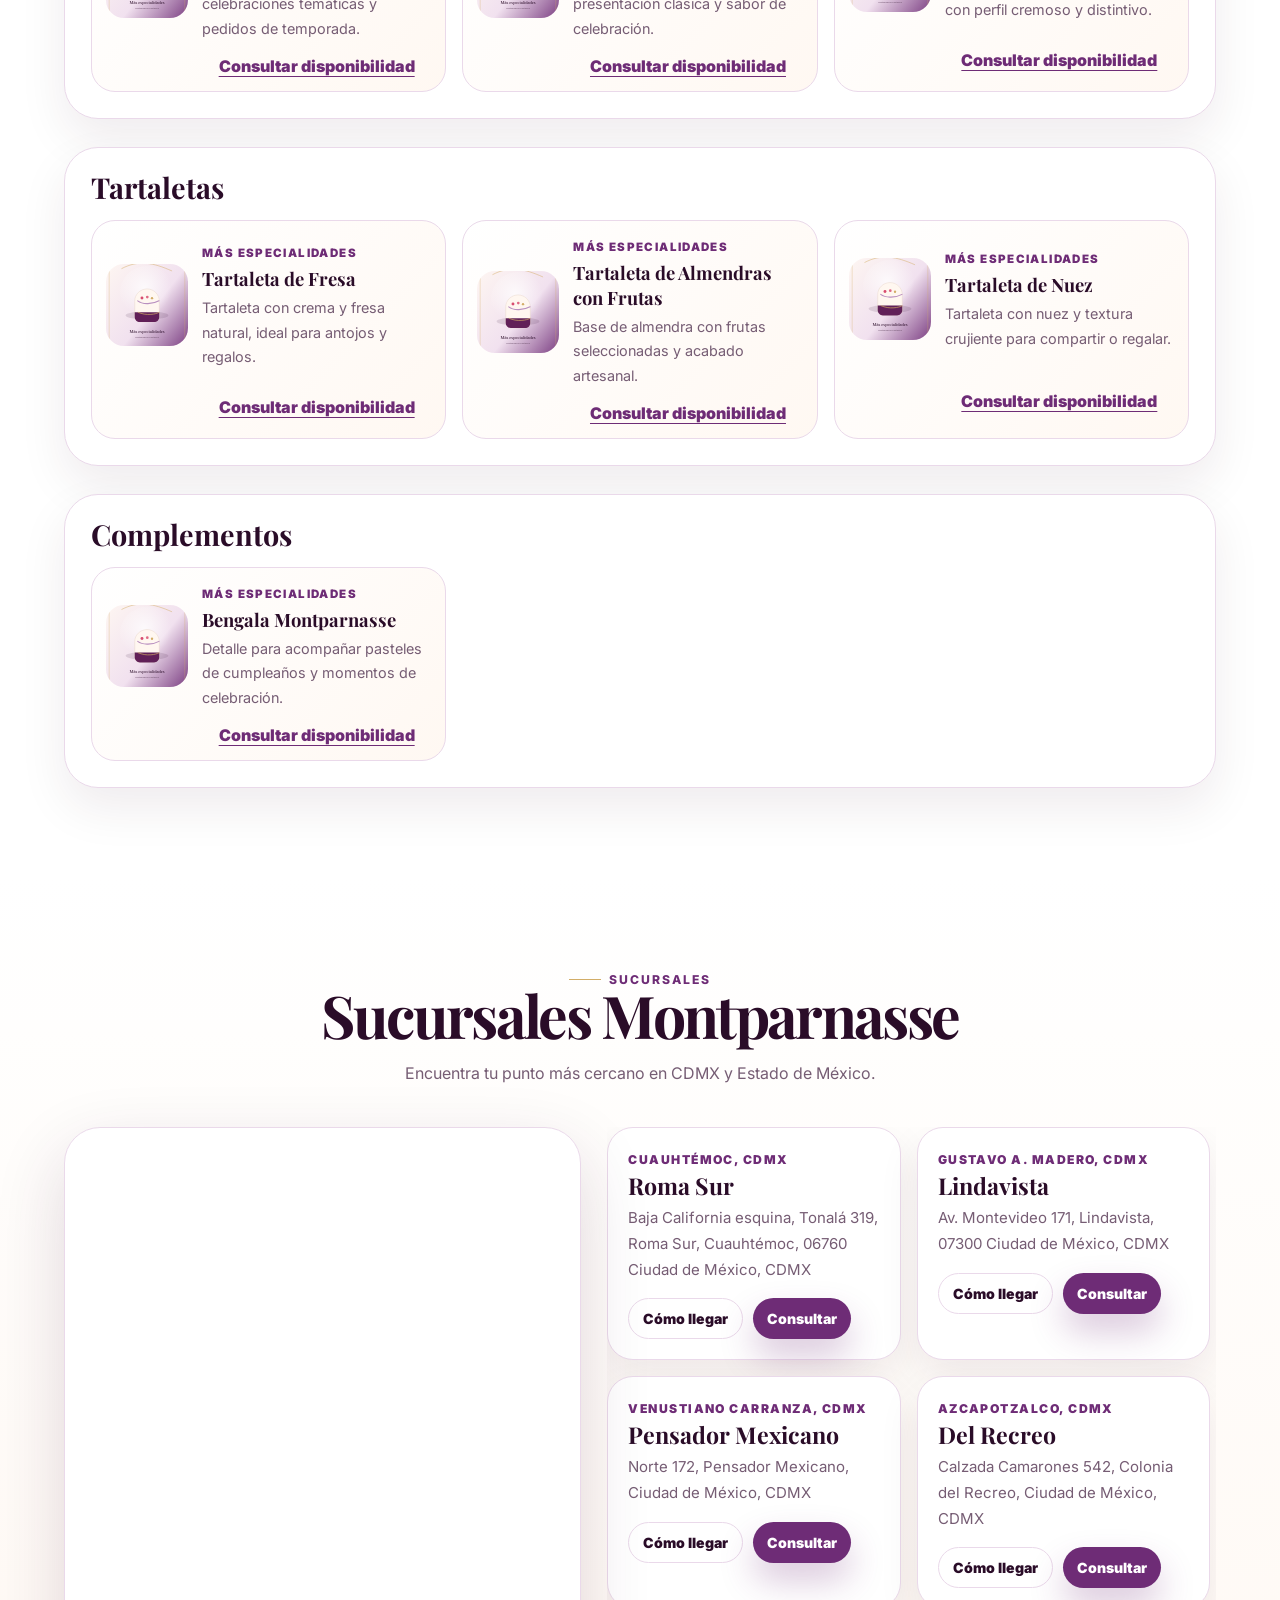
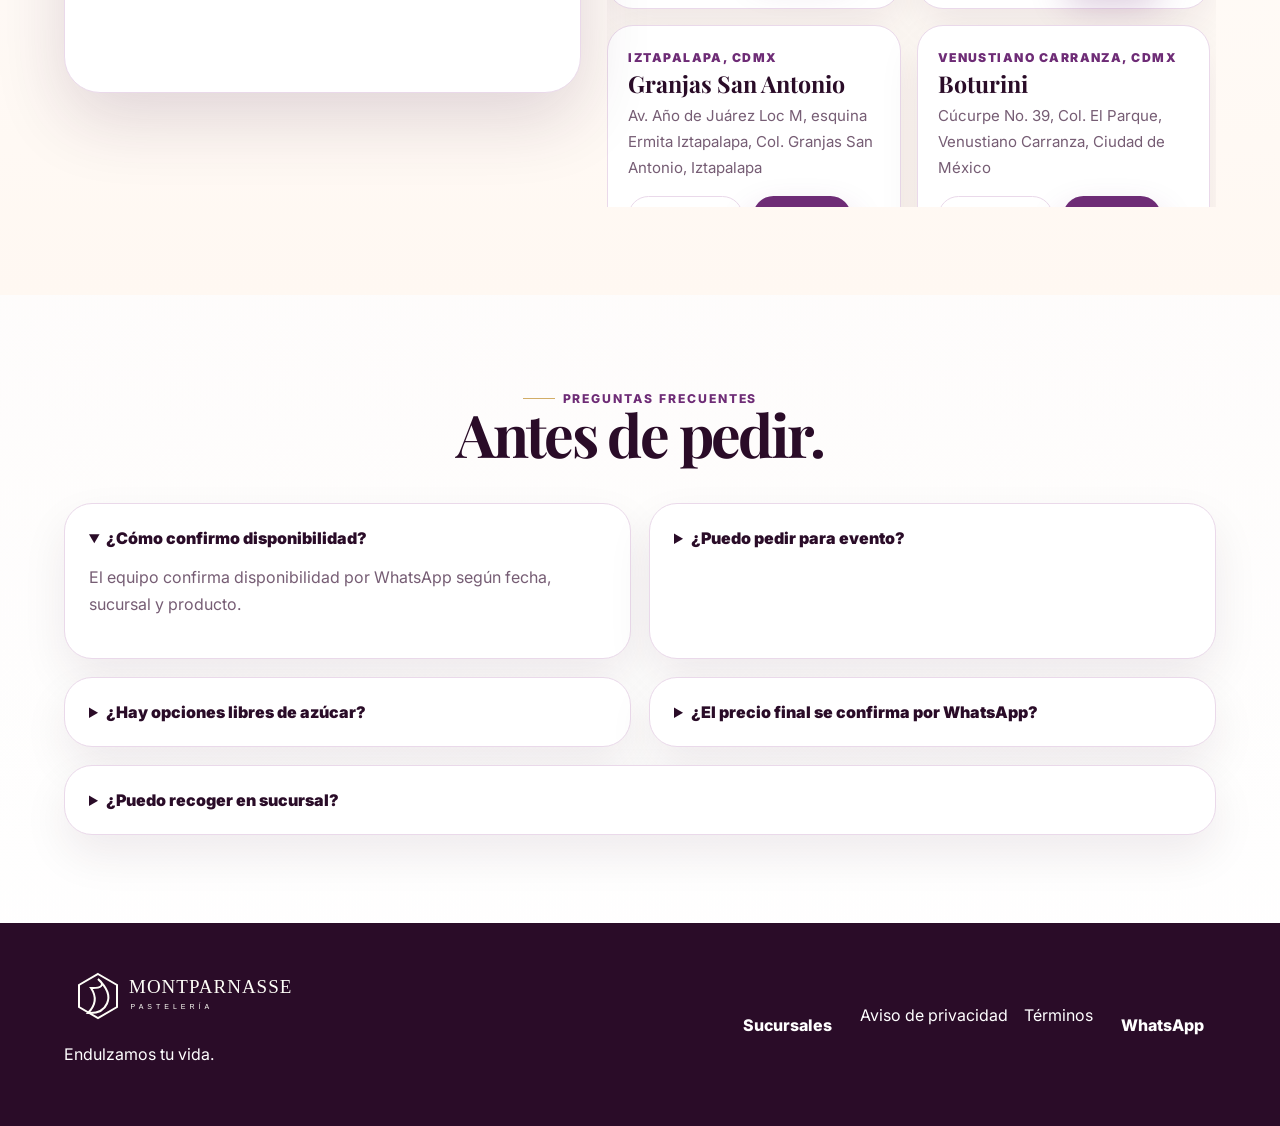
==== commit 1eac0103: "Add files via upload" ====
--- a/index.html
+++ b/index.html
@@ -4,7 +4,7 @@
   <meta charset="utf-8">
   <meta name="viewport" content="width=device-width, initial-scale=1">
   <title>Montparnasse Pastelería | Catálogo, helados y celebraciones</title>
-  <meta name="description" content="Catálogo digital demo para Montparnasse Pastelería: pasteles, helados, gelatinas, línea libre de azúcar, regalos y cotización de eventos por WhatsApp.">
+  <meta name="description" content="Montparnasse Pastelería: pasteles, helados, gelatinas, línea libre de azúcar, regalos, sucursales y cotización de eventos por WhatsApp.">
   <meta name="theme-color" content="#6e2c76">
   <link rel="preconnect" href="https://fonts.googleapis.com">
   <link rel="preconnect" href="https://fonts.gstatic.com" crossorigin>
@@ -27,7 +27,7 @@
       <button data-scroll="catalogo" data-category="helados">Helados</button>
       <button data-scroll="eventos">Eventos</button>
       <button data-scroll="mas-especialidades">Más especialidades</button>
-      <button data-scroll="contacto">Contacto</button>
+      <button data-scroll="sucursales">Sucursales</button>
     </nav>
     <div class="header-actions">
       <button class="cart-button" id="openCart" type="button">Pedido <span class="cart-count">0</span></button>
@@ -38,16 +38,15 @@
   <main id="inicio">
     <section class="hero section-pad">
       <div class="hero-copy">
-        <span class="eyebrow">Pastelería mexicana · Catálogo digital</span>
-        <h1>Endulzamos tu vida con una experiencia más fácil de elegir.</h1>
-        <p>Pasteles, helados, gelatinas y detalles para celebrar, regalar o cotizar eventos con el estilo cálido y premium de Montparnasse.</p>
+        <span class="eyebrow">Pastelería mexicana · desde 1981</span>
+        <h1>Endulzamos tu vida.</h1>
+        <p>Pasteles, helados y detalles para celebrar con el sabor de Montparnasse.</p>
         <div class="hero-actions">
           <button class="btn btn-primary" data-scroll="catalogo">Ver catálogo</button>
-          <button class="btn btn-secondary" data-scroll="atelier">Ver atelier</button>
-          <button class="btn btn-ghost" data-scroll="eventos">Cotizar evento</button>
+          <button class="btn btn-secondary" data-scroll="eventos">Cotizar evento</button>
         </div>
         <div class="trust-strip">
-          <span>Desde 1981</span><span>Libre de azúcar</span><span>WhatsApp oficial</span><span>Mercado Pago listo</span>
+          <span>Pastelería mexicana</span><span>Línea libre de azúcar</span><span>CDMX y Edo. Méx.</span>
         </div>
       </div>
       <div class="hero-visual" id="heroVisual">
@@ -63,34 +62,29 @@
       <div class="occasion-card" data-scroll="catalogo" data-category="pasteles"><span>Cumpleaños</span><p>Pasteles y complementos para cantar las mañanitas.</p></div>
       <div class="occasion-card" data-scroll="catalogo" data-category="regalos"><span>Regalos</span><p>Chocolates, tejas, panqués y detalles dulces.</p></div>
       <div class="occasion-card" data-scroll="eventos"><span>Eventos</span><p>Cotización guiada para grupos y celebraciones.</p></div>
-      <div class="occasion-card special" data-scroll="catalogo" data-category="sugarfree"><span>Libre de azúcar</span><p>Identificado con marco verde salvia premium.</p></div>
+      <div class="occasion-card special" data-scroll="catalogo" data-category="sugarfree"><span>Libre de azúcar</span><p>Opciones para disfrutar sin renunciar al sabor.</p></div>
     </section>
 
-    <section class="atelier section-pad" id="atelier">
-      <div class="section-heading centered">
-        <span class="eyebrow">Atelier de celebraciones</span>
-        <h2>Una entrada más estética, más compacta y más premium.</h2>
-        <p>En lugar de extender la página, el atelier vive como una experiencia visual breve con un solo punto de entrada.</p>
-      </div>
-      <div class="atelier-spotlight">
-        <img src="assets/products/mil-hojas-de-fresa.webp" alt="Atelier de celebraciones Montparnasse" loading="lazy">
-        <div class="atelier-gradient"></div>
-        <div class="atelier-badge">Atelier Montparnasse</div>
-        <div class="atelier-panel">
-          <span class="eyebrow">Celebraciones a tu medida</span>
-          <h3>Elige una experiencia más cuidada para cumpleaños, regalos y eventos.</h3>
-          <p>Explora la propuesta del atelier en una sola vista y entra a los detalles cuando de verdad quieras profundizar.</p>
-          <button class="btn btn-primary" type="button" onclick="openAtelier()">Ver detalles</button>
+    <section class="atelier-mini section-pad compact-pad" id="atelier">
+      <div class="atelier-mini-card">
+        <div class="atelier-mini-image"><img src="assets/products/fresas-con-crema.webp" alt="Celebración Montparnasse" loading="lazy"></div>
+        <div class="atelier-mini-copy">
+          <span class="eyebrow">Celebraciones</span>
+          <h2>¿Celebras algo especial?</h2>
+          <p>Te ayudamos a elegir pastel, helado o detalle según la ocasión y el número de personas.</p>
+          <div class="atelier-mini-actions">
+            <button class="btn btn-primary" type="button" onclick="openAtelier()">Cotizar celebración</button>
+            <button class="btn btn-secondary" type="button" data-scroll="catalogo">Ver recomendaciones</button>
+          </div>
         </div>
-        <div class="atelier-mini-tags"><span>Cumpleaños</span><span>Eventos</span><span>Regalos</span></div>
       </div>
     </section>
 
     <section class="catalog section-pad" id="catalogo">
       <div class="section-heading centered">
         <span class="eyebrow">Catálogo digital</span>
-        <h2>Explora por categoría con favoritos al frente.</h2>
-        <p>La vista principal abre con favoritos y, al cambiar de categoría, todo el escaparate se actualiza con una transición suave y premium.</p>
+        <h2>Elige por categoría.</h2>
+        <p>Favoritos al frente y colecciones que cambian en el mismo espacio.</p>
       </div>
       <div class="catalog-shell">
         <div class="category-tabs" id="categoryTabs"></div>
@@ -109,21 +103,12 @@
       </div>
     </section>
 
-    <section class="sugar-story section-pad">
-      <div class="sugar-copy">
-        <span class="eyebrow">Línea libre de azúcar</span>
-        <h2>Un marco verde salvia para identificar opciones especiales.</h2>
-        <p>La línea libre de azúcar conserva la estética Montparnasse, pero suma un acento verde sutil para distinguirla sin verse clínica, fit o genérica.</p>
-      </div>
-      <div class="sugar-badges"><span>Elegante</span><span>Premium</span><span>Fácil de identificar</span></div>
-    </section>
-
     <section class="events section-pad" id="eventos">
       <div class="events-copy">
-        <span class="eyebrow">Eventos y celebraciones</span>
-        <h2>Cotiza una celebración completa, no solo un pastel.</h2>
-        <p>Para grupos grandes, cumpleaños, reuniones o regalos especiales, el flujo correcto es cotizar por WhatsApp para confirmar fecha, disponibilidad, sucursal, cobertura y total final.</p>
-        <div class="event-highlights"><span>Pasteles</span><span>Gelatinas</span><span>Galletas</span><span>Chocolates</span><span>Mesa dulce</span></div>
+        <span class="eyebrow">Eventos</span>
+        <h2>Celebra con Montparnasse.</h2>
+        <p>Cuéntanos la fecha, número de personas y el producto que buscas. Te ayudamos a confirmar disponibilidad y armar una propuesta.</p>
+        <div class="event-highlights"><span>Cumpleaños</span><span>Regalos</span><span>Mesa dulce</span><span>Reuniones</span></div>
       </div>
       <form class="event-form" id="eventForm">
         <label>Tipo de evento <select name="evento" required><option>Cumpleaños</option><option>Reunión familiar</option><option>Evento empresarial</option><option>Regalo especial</option><option>Otro</option></select></label>
@@ -131,80 +116,70 @@
         <label>Número de personas <input name="personas" type="number" min="1" placeholder="Ej. 40" required></label>
         <label>Producto deseado <input name="producto" placeholder="Ej. pastel + gelatina + galletas" required></label>
         <label>Zona <input name="zona" placeholder="Alcaldía, municipio o zona de entrega" required></label>
-        <label>Comentarios <textarea name="comentarios" rows="3" placeholder="Cuéntanos si es regalo, sabor preferido o si necesitas recomendación"></textarea></label>
-        <button class="btn btn-primary" type="submit">Enviar cotización por WhatsApp</button>
+        <label>Comentarios <textarea name="comentarios" rows="3" placeholder="Sabor, ocasión o mensaje especial"></textarea></label>
+        <button class="btn btn-primary" type="submit">Cotizar por WhatsApp</button>
         <p class="form-success" id="eventSuccess">Listo, se abrió WhatsApp con tu solicitud.</p>
       </form>
     </section>
 
     <section class="more-specialties section-pad" id="mas-especialidades">
       <div class="section-heading centered">
-        <span class="eyebrow">Por agregar</span>
-        <h2>Especialidades que pueden integrarse después por categoría.</h2>
-        <p>Este bloque deja visible lo pendiente del catálogo principal, organizado por categorías y con descripciones listas para una siguiente fase.</p>
+        <span class="eyebrow">Más especialidades</span>
+        <h2>Otras creaciones para consultar.</h2>
+        <p>También puedes preguntar por productos de temporada, tartaletas, gelatinas y detalles especiales.</p>
       </div>
       <div class="more-grid" id="moreSpecialtiesGrid"></div>
     </section>
 
-    <section class="how-to section-pad">
-      <div class="section-heading centered"><span class="eyebrow">Flujo de compra</span><h2>Compra clara, atención humana.</h2></div>
-      <div class="steps-grid">
-        <article><strong>01</strong><h3>Elige productos</h3><p>Agrega al pedido o consulta productos sin precio final.</p></article>
-        <article><strong>02</strong><h3>Revisa tu selección</h3><p>El carrito muestra subtotal estimado y cantidades.</p></article>
-        <article><strong>03</strong><h3>Finaliza por WhatsApp</h3><p>El equipo confirma disponibilidad, cobertura y total final.</p></article>
-        <article><strong>04</strong><h3>Mercado Pago</h3><p>Preparado para activarse en Vercel cuando haya credenciales.</p></article>
+    <section class="locations section-pad" id="sucursales">
+      <div class="section-heading centered">
+        <span class="eyebrow">Sucursales</span>
+        <h2>Sucursales Montparnasse</h2>
+        <p>Encuentra tu punto más cercano en CDMX y Estado de México.</p>
       </div>
-    </section>
-
-    <section class="contact section-pad" id="contacto">
-      <div class="contact-card">
-        <div><span class="eyebrow">Atención Montparnasse</span><h2>Encuentra tu sucursal más cercana.</h2><p>Te ayudamos a ubicar el punto ideal para recoger, consultar cobertura o finalizar tu pedido con atención personalizada.</p><button class="btn btn-primary" onclick="openWhatsApp('Hola, quiero consultar mi sucursal Montparnasse más cercana y disponibilidad de productos.')">Consultar por WhatsApp</button></div>
-        <form id="contactForm" class="contact-form">
-          <input name="nombre" placeholder="Nombre" required>
-          <input name="telefono" placeholder="Teléfono" required>
-          <select name="motivo"><option>Pedido</option><option>Evento</option><option>Sucursal</option><option>Libre de azúcar</option></select>
-          <textarea name="mensaje" rows="3" placeholder="¿Cómo podemos ayudarte?" required></textarea>
-          <button class="btn btn-secondary" type="submit">Enviar mensaje</button>
-        </form>
+      <div class="locations-layout">
+        <div class="map-card">
+          <iframe title="Mapa de sucursales Montparnasse" loading="lazy" referrerpolicy="no-referrer-when-downgrade" src="https://www.google.com/maps?q=Montparnasse%20Pasteler%C3%ADa%20CDMX%20Estado%20de%20M%C3%A9xico&output=embed"></iframe>
+        </div>
+        <div class="locations-grid" id="locationsGrid"></div>
       </div>
     </section>
 
     <section class="faq section-pad">
-      <div class="section-heading centered"><span class="eyebrow">Preguntas frecuentes</span><h2>Detalles antes de pedir.</h2></div>
+      <div class="section-heading centered"><span class="eyebrow">Preguntas frecuentes</span><h2>Antes de pedir.</h2></div>
       <div class="faq-grid">
-        <details open><summary>¿El pedido queda confirmado al agregar al carrito?</summary><p>No. El carrito arma tu selección; la confirmación final se realiza por WhatsApp con disponibilidad, fecha, sucursal, entrega y método de pago.</p></details>
-        <details><summary>¿Puedo pagar con Mercado Pago?</summary><p>La página ya está preparada para Mercado Pago en Vercel. Para usarlo en producción se deben configurar las credenciales oficiales.</p></details>
-        <details><summary>¿La línea libre de azúcar es definitiva?</summary><p>La sección está diseñada para demo y debe validarse con el catálogo oficial antes de publicación comercial.</p></details>
-        <details><summary>¿Los precios son finales?</summary><p>Son precios base/estimados para demo. Deben reemplazarse por precios oficiales, presentaciones y disponibilidad real.</p></details>
+        <details open><summary>¿Cómo confirmo disponibilidad?</summary><p>El equipo confirma disponibilidad por WhatsApp según fecha, sucursal y producto.</p></details>
+        <details><summary>¿Puedo pedir para evento?</summary><p>Sí. Comparte fecha, número de personas, zona y producto deseado para recibir una propuesta.</p></details>
+        <details><summary>¿Hay opciones libres de azúcar?</summary><p>Sí. Están señaladas dentro del catálogo como línea libre de azúcar.</p></details>
+        <details><summary>¿El precio final se confirma por WhatsApp?</summary><p>Sí. El total puede depender de disponibilidad, presentación, sucursal y forma de entrega.</p></details>
+        <details><summary>¿Puedo recoger en sucursal?</summary><p>Sí. La recolección se confirma directamente con la sucursal disponible.</p></details>
       </div>
     </section>
   </main>
 
   <footer class="footer">
     <div><img src="assets/brand/montparnasse-wordmark.svg" alt="Montparnasse Pastelería"><p>Endulzamos tu vida.</p></div>
-    <nav><a href="aviso-privacidad.html">Aviso de privacidad</a><a href="terminos.html">Términos</a><button onclick="openWhatsApp('Hola, quiero información de Montparnasse Pastelería.')">WhatsApp</button></nav>
+    <nav><button data-scroll="sucursales">Sucursales</button><a href="aviso-privacidad.html">Aviso de privacidad</a><a href="terminos.html">Términos</a><button onclick="openWhatsApp('Hola, quiero información de Montparnasse Pastelería.')">WhatsApp</button></nav>
   </footer>
 
   <dialog class="product-modal" id="productModal"><button class="modal-close" onclick="closeProduct()" aria-label="Cerrar">×</button><div id="modalBody"></div></dialog>
   <dialog class="product-modal atelier-modal" id="atelierModal">
     <button class="modal-close" onclick="closeAtelier()" aria-label="Cerrar">×</button>
     <div class="modal-grid">
-      <div class="modal-image"><img src="assets/products/mil-hojas-de-fresa.webp" alt="Atelier Montparnasse"></div>
+      <div class="modal-image"><img src="assets/products/fresas-con-crema.webp" alt="Cotizar celebración Montparnasse"></div>
       <div class="modal-copy">
-        <span class="eyebrow">Atelier de celebraciones</span>
-        <h2>Una guía más visual para celebrar con estilo Montparnasse.</h2>
-        <p>El atelier concentra la parte inspiracional en un formato más aesthetic: una entrada limpia, una imagen protagonista y un punto único para revisar detalles cuando realmente se necesitan.</p>
-        <div class="detail-list">
-          <div><strong>Ideal para</strong><span>Cumpleaños, regalos, reuniones y celebraciones especiales</span></div>
-          <div><strong>Enfoque</strong><span>Experiencia visual compacta, premium y fácil de recorrer</span></div>
-          <div><strong>Qué incluye</strong><span>Recomendación visual, orientación y acceso directo a cotización</span></div>
-          <div><strong>Siguiente paso</strong><span>Confirmar fecha, cobertura, producto y total por WhatsApp</span></div>
-        </div>
-        <div class="atelier-detail-pills"><span>Pasteles</span><span>Helados</span><span>Regalos</span><span>Eventos</span></div>
-        <div class="modal-actions">
-          <button class="btn btn-primary" type="button" onclick="scrollToSection('eventos'); closeAtelier()">Cotizar evento</button>
-          <button class="btn btn-secondary" type="button" onclick="openWhatsApp('Hola, quiero ayuda para armar una celebración con Montparnasse.')">Pedir recomendación</button>
-        </div>
+        <span class="eyebrow">Cotiza tu celebración</span>
+        <h2>Cuéntanos qué quieres celebrar.</h2>
+        <p>Armamos una recomendación según fecha, personas y zona.</p>
+        <form class="event-form modal-form" id="atelierForm">
+          <label>Tipo de celebración <select name="evento" required><option>Cumpleaños</option><option>Regalo especial</option><option>Reunión familiar</option><option>Evento empresarial</option><option>Otro</option></select></label>
+          <label>Fecha <input name="fecha" type="date" required></label>
+          <label>Número de personas <input name="personas" type="number" min="1" placeholder="Ej. 12" required></label>
+          <label>Producto deseado <input name="producto" placeholder="Pastel, helado, gelatina o detalle" required></label>
+          <label>Zona <input name="zona" placeholder="CDMX, Edo. Méx. o sucursal" required></label>
+          <label>Comentarios <textarea name="comentarios" rows="3" placeholder="Sabor, dedicatoria o preferencia"></textarea></label>
+          <button class="btn btn-primary" type="submit">Cotizar por WhatsApp</button>
+        </form>
       </div>
     </div>
   </dialog>
@@ -212,7 +187,7 @@
   <aside class="cart-drawer" id="cartDrawer">
     <div class="cart-head"><div><span>Tu selección</span><h2>Pedido Montparnasse</h2></div><button id="closeCart" aria-label="Cerrar carrito">×</button></div>
     <div class="cart-items" id="cartItems"></div>
-    <div class="cart-summary"><div><span>Total estimado</span><strong id="cartTotal">$0</strong></div><p>El equipo confirmará disponibilidad, cobertura, total final y método de pago.</p><button class="btn btn-primary" id="whatsappCheckout">Finalizar por WhatsApp</button><button class="btn btn-secondary" id="mpButton">Pagar con Mercado Pago</button></div>
+    <div class="cart-summary"><div><span>Total estimado</span><strong id="cartTotal">$0</strong></div><p>El equipo confirmará disponibilidad, cobertura, total final y método de pago.</p><button class="btn btn-primary" id="whatsappCheckout">Finalizar por WhatsApp</button></div>
   </aside>
   <button class="floating-whatsapp" onclick="openWhatsApp('Hola, quiero hacer un pedido en Montparnasse Pastelería.')">WhatsApp</button>
   <script src="script.js"></script>
--- a/styles.css
+++ b/styles.css
@@ -8,3 +8,12 @@
 .atelier-modal .modal-copy p{max-width:620px}.atelier-detail-pills{display:flex;flex-wrap:wrap;gap:10px;margin:0 0 24px}.atelier-detail-pills span{background:#f8edf6;color:var(--plum-dark);padding:10px 14px;border-radius:999px;font-weight:800}
 @media(max-width:1080px){.hero{grid-template-columns:1fr}.hero-visual{min-height:590px}.events,.contact-card{grid-template-columns:1fr}.occasion-strip{grid-template-columns:repeat(2,1fr)}.steps-grid{grid-template-columns:repeat(2,1fr)}.recommendation-results{grid-template-columns:repeat(2,1fr)}.specialty-list{grid-template-columns:repeat(2,1fr)}.catalog-stage-head{align-items:flex-start;flex-direction:column}.floating-note{right:4%;bottom:6%}}
 @media(max-width:760px){.topbar{height:auto;min-height:42px;flex-direction:column;gap:2px;padding:8px 12px;text-align:center}.site-header{padding:12px 16px}.brand img{width:230px}.site-nav{position:absolute;right:16px;top:72px;display:none;flex-direction:column;align-items:stretch;background:#fff;border:1px solid var(--line);border-radius:24px;padding:14px;box-shadow:var(--shadow)}.site-nav.open{display:flex}.menu-toggle{display:block}.section-pad{padding:62px 18px}h1{font-size:3.25rem}.hero-visual{min-height:520px}.hero-products{width:min(360px,86%)}.floating-note{position:relative;right:auto;bottom:auto;max-width:none;margin:18px auto 0}.atelier-spotlight{min-height:500px}.atelier-badge{right:18px;top:18px}.atelier-panel{left:18px;right:18px;bottom:18px;max-width:none;padding:22px}.atelier-panel h3{font-size:1.8rem}.atelier-mini-tags{left:18px;right:18px;bottom:auto;top:18px;justify-content:flex-start;padding-right:110px}.occasion-strip,.steps-grid,.faq-grid,.specialty-list{grid-template-columns:1fr}.row-heading{align-items:flex-start;flex-direction:column}.product-track,.showcase-track{grid-auto-columns:minmax(270px,84vw)}.sugar-story{grid-template-columns:1fr}.product-actions{flex-direction:column}.modal-grid{grid-template-columns:1fr}.modal-image{min-height:420px}.modal-copy{padding:34px 22px}.footer{flex-direction:column;align-items:flex-start}.floating-whatsapp{right:16px;bottom:16px}.contact-card,.events-copy,.catalog-shell,.catalog-stage{padding:26px;border-radius:28px}}
+
+/* v6 cleanup: sitio real, menos texto visible, más aire y catálogo compacto */
+.hero{min-height:calc(100vh - 104px);grid-template-columns:minmax(0,.92fr) minmax(420px,.88fr);gap:clamp(36px,5vw,78px);padding-top:68px;padding-bottom:68px}.hero h1{font-size:clamp(4.2rem,8.4vw,9rem);letter-spacing:-.075em;max-width:760px}.hero-copy p{font-size:clamp(1.05rem,1.6vw,1.35rem);max-width:560px}.hero-actions{margin-top:26px}.trust-strip{margin-top:22px}.trust-strip span{font-size:.88rem}.hero-visual{min-height:560px}.hero-products{width:min(460px,78%)}.hero-stage-card{border-radius:42px;padding:14px}.hero-stage-media{border-radius:32px}.hero-stage-labels span{font-size:.76rem}.floating-note{right:0;bottom:3%;max-width:280px;padding:16px 18px}.floating-note strong{font-size:1.45rem}.floating-note>span:not(.hero-note-kicker){display:block;color:var(--plum);font-weight:900;margin:3px 0 12px}.floating-note .text-link{font-size:.92rem}.hero-note-tags{display:none}.occasion-strip{padding-top:22px}.occasion-card p{margin-bottom:0}.occasion-card.special p{color:#536b4f}
+.category-tabs{justify-content:flex-start;overflow-x:auto;flex-wrap:nowrap;padding:4px 4px 12px;scrollbar-width:thin}.category-tab{white-space:nowrap}.catalog-shell{padding:22px;border-radius:34px}.catalog-stage{padding:24px}.catalog-stage-copy h2{font-size:clamp(2rem,3.4vw,3.8rem)}.catalog-stage-copy p{font-size:1rem}.showcase-track{grid-auto-columns:minmax(255px,292px);gap:18px}.product-card{border-radius:28px}.product-card.compact .product-image-wrap{aspect-ratio:4/5}.product-info{padding:18px}.product-info h3{margin:0 0 14px;font-size:1.42rem;line-height:1.05}.product-price-row{display:flex;align-items:center;justify-content:space-between;margin-bottom:16px}.product-price-row span{font-weight:950;color:var(--plum);font-size:1.05rem}.product-info p,.product-chips,.product-meta{display:none!important}.product-actions{display:grid;grid-template-columns:1fr 1fr;gap:10px}.product-actions .btn{padding:11px 12px;font-size:.9rem}.product-card.compact .product-info h3{font-size:1.36rem}.specialty-showcase{grid-auto-columns:minmax(260px,310px)}.specialty-mini-card{scroll-snap-align:start;background:#fff;border:1px solid var(--line);border-radius:28px;overflow:hidden;box-shadow:0 20px 48px rgba(44,12,45,.1);display:grid;grid-template-rows:auto 1fr auto}.specialty-mini-art{aspect-ratio:4/3;background:#fff8f2;overflow:hidden}.specialty-mini-art img{width:100%;height:100%;object-fit:cover}.specialty-mini-card>div:nth-child(2){padding:18px}.specialty-mini-card span{font-size:.72rem;text-transform:uppercase;letter-spacing:.13em;color:var(--plum);font-weight:900}.specialty-mini-card h3{font-size:1.35rem;margin:8px 0}.specialty-mini-card p{font-size:.92rem;margin:0}.specialty-mini-card .btn{margin:0 18px 18px}
+.atelier-mini{background:linear-gradient(180deg,#fff8f2,#fff)}.atelier-mini-card{display:grid;grid-template-columns:minmax(240px,.42fr) 1fr;gap:0;align-items:stretch;background:#fff;border:1px solid var(--line);border-radius:34px;overflow:hidden;box-shadow:var(--shadow)}.atelier-mini-image{min-height:280px;overflow:hidden}.atelier-mini-image img{width:100%;height:100%;object-fit:cover}.atelier-mini-copy{padding:clamp(24px,4vw,46px);display:flex;flex-direction:column;justify-content:center}.atelier-mini-copy h2{font-size:clamp(2rem,4vw,4.2rem);margin:12px 0}.atelier-mini-copy p{font-size:1.06rem;max-width:580px;margin:0 0 22px}.atelier-mini-actions{display:flex;flex-wrap:wrap;gap:12px}.atelier-modal .modal-copy h2{font-size:clamp(2rem,3.8vw,4rem)}.modal-form{box-shadow:none;border:0;padding:0;background:transparent}.modal-qty{display:grid;gap:8px;font-weight:900;color:var(--plum-dark);margin:-4px 0 22px}.modal-qty input{max-width:120px}.detail-list{grid-template-columns:repeat(2,minmax(0,1fr))}.detail-list div{background:linear-gradient(135deg,#fff8f2,#fff)}
+.events{align-items:stretch}.events-copy{min-height:auto}.events-copy h2{font-size:clamp(2.4rem,4.8vw,5.2rem)}.events-copy p{font-size:1.08rem}.event-form{align-content:start}.more-specialties{background:#fff}.more-specialties .section-heading p{max-width:720px;margin-left:auto;margin-right:auto}.specialty-group h3{font-size:1.8rem}.specialty-card{transition:.25s ease}.specialty-card:hover{transform:translateY(-3px);box-shadow:0 16px 38px rgba(45,10,42,.09)}
+.locations{background:linear-gradient(180deg,#fff,#fff8f2)}.locations-layout{display:grid;grid-template-columns:minmax(360px,.85fr) 1fr;gap:26px;align-items:start}.map-card{position:sticky;top:106px;min-height:560px;border:1px solid var(--line);border-radius:36px;overflow:hidden;background:#fff;box-shadow:var(--shadow)}.map-card iframe{width:100%;height:100%;min-height:560px;border:0}.locations-grid{display:grid;grid-template-columns:repeat(2,minmax(0,1fr));gap:16px;max-height:680px;overflow:auto;padding-right:6px}.location-card{background:#fff;border:1px solid var(--line);border-radius:26px;padding:20px;box-shadow:0 18px 42px rgba(45,10,42,.08)}.location-card span{display:inline-block;color:var(--plum);font-size:.76rem;text-transform:uppercase;letter-spacing:.12em;font-weight:900;margin-bottom:8px}.location-card h3{font-size:1.45rem;margin-bottom:8px}.location-card p{font-size:.94rem;margin:0 0 16px}.location-actions{display:flex;gap:10px;flex-wrap:wrap}.location-actions .btn{padding:11px 14px;font-size:.88rem}.cart-summary .btn{width:100%}.faq-grid{grid-template-columns:repeat(2,minmax(0,1fr))}.faq-grid details:nth-child(5){grid-column:1/-1}.footer nav button{color:#fff}.floating-whatsapp{font-size:1rem}
+@media(max-width:1080px){.hero{grid-template-columns:1fr;min-height:auto}.hero h1{font-size:clamp(4rem,14vw,8rem)}.hero-visual{min-height:560px}.hero-products{width:min(430px,72vw)}.locations-layout{grid-template-columns:1fr}.map-card{position:relative;top:auto}.locations-grid{max-height:none}.atelier-mini-card{grid-template-columns:1fr}.atelier-mini-image{max-height:420px}.atelier-mini-image img{object-position:center 45%}}
+@media(max-width:760px){.topbar{display:none}.hero{padding-top:42px}.hero h1{font-size:clamp(4rem,18vw,5.8rem);line-height:.88}.hero-copy p{font-size:1.02rem}.hero-actions{gap:10px}.hero-actions .btn{flex:1;min-width:145px}.trust-strip span{font-size:.78rem}.hero-visual{min-height:500px}.hero-products{width:min(330px,88%)}.floating-note{position:relative;right:auto;bottom:auto;margin:12px auto 0;max-width:330px}.catalog-shell{padding:16px;margin-inline:-4px}.catalog-stage{padding:18px}.catalog-stage-head{gap:16px}.category-tabs{margin-inline:-6px;justify-content:flex-start}.category-tab{padding:12px 16px}.showcase-track{grid-auto-columns:minmax(245px,82vw);gap:14px}.product-actions{grid-template-columns:1fr}.atelier-mini-card{border-radius:28px}.atelier-mini-copy{padding:24px}.atelier-mini-copy h2{font-size:2.4rem}.events{gap:18px}.events-copy{padding:26px}.locations-grid{grid-template-columns:1fr}.map-card,.map-card iframe{min-height:420px}.detail-list{grid-template-columns:1fr}.faq-grid{grid-template-columns:1fr}.faq-grid details:nth-child(5){grid-column:auto}.specialty-list{grid-template-columns:1fr}.footer nav{gap:10px}.cart-summary p{font-size:.86rem}}
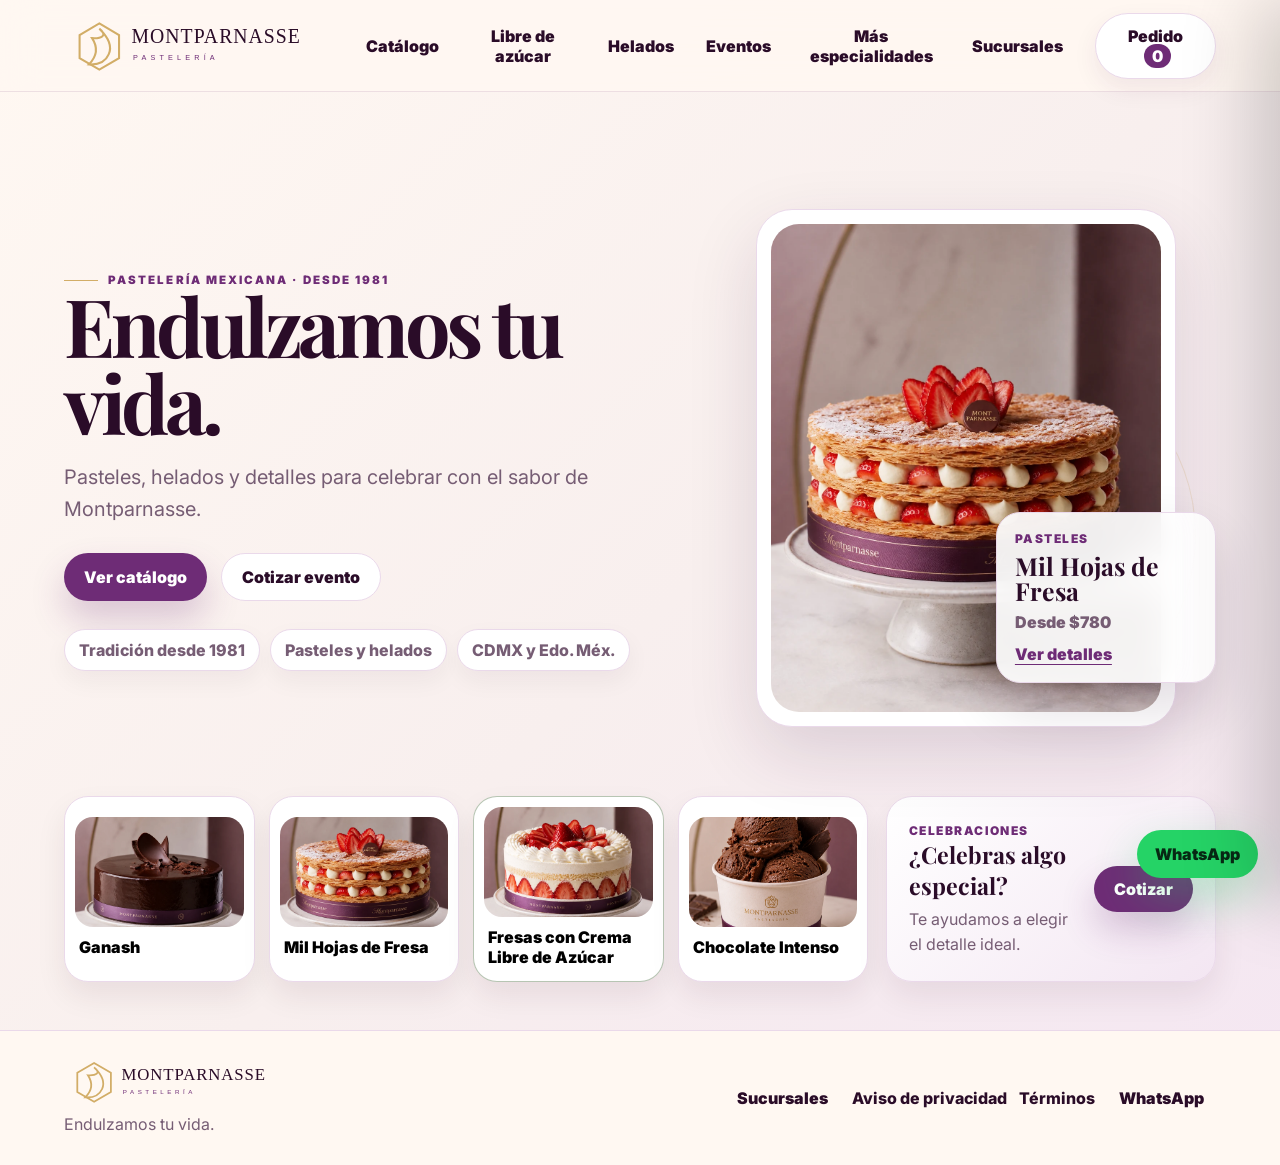
==== commit fbb570a0: "Add files via upload" ====
--- a/index.html
+++ b/index.html
@@ -4,86 +4,75 @@
   <meta charset="utf-8">
   <meta name="viewport" content="width=device-width, initial-scale=1">
   <title>Montparnasse Pastelería | Catálogo, helados y celebraciones</title>
-  <meta name="description" content="Montparnasse Pastelería: pasteles, helados, gelatinas, línea libre de azúcar, regalos, sucursales y cotización de eventos por WhatsApp.">
+  <meta name="description" content="Montparnasse Pastelería: pasteles, helados, línea libre de azúcar, regalos, sucursales y cotización de eventos por WhatsApp.">
   <meta name="theme-color" content="#6e2c76">
   <link rel="preconnect" href="https://fonts.googleapis.com">
   <link rel="preconnect" href="https://fonts.gstatic.com" crossorigin>
-  <link href="https://fonts.googleapis.com/css2?family=Inter:wght@400;500;600;700;800&family=Playfair+Display:wght@600;700;800&display=swap" rel="stylesheet">
+  <link href="https://fonts.googleapis.com/css2?family=Inter:wght@400;500;600;700;800;900&family=Playfair+Display:wght@600;700;800&display=swap" rel="stylesheet">
   <link rel="stylesheet" href="styles.css">
 </head>
 <body>
-  <div class="topbar">
-    <p>Endulzamos tu vida desde 1981 · Pedidos, eventos y atención personalizada por WhatsApp</p>
-    <button type="button" data-scroll="eventos">Cotizar evento</button>
-  </div>
-
   <header class="site-header">
-    <a class="brand" href="#inicio" aria-label="Montparnasse Pastelería">
+    <button class="brand" type="button" data-view="home" aria-label="Inicio Montparnasse">
       <img src="assets/brand/montparnasse-wordmark.svg" alt="Montparnasse Pastelería">
-    </a>
-    <nav class="site-nav" id="siteNav">
-      <button data-scroll="catalogo">Catálogo</button>
-      <button data-scroll="catalogo" data-category="sugarfree">Libre de azúcar</button>
-      <button data-scroll="catalogo" data-category="helados">Helados</button>
-      <button data-scroll="eventos">Eventos</button>
-      <button data-scroll="mas-especialidades">Más especialidades</button>
-      <button data-scroll="sucursales">Sucursales</button>
+    </button>
+    <nav class="site-nav" id="siteNav" aria-label="Navegación principal">
+      <button data-view="catalog" data-category="favoritos">Catálogo</button>
+      <button data-view="catalog" data-category="sugarfree">Libre de azúcar</button>
+      <button data-view="catalog" data-category="helados">Helados</button>
+      <button data-view="events">Eventos</button>
+      <button data-view="more">Más especialidades</button>
+      <button data-view="locations">Sucursales</button>
     </nav>
     <div class="header-actions">
-      <button class="cart-button" id="openCart" type="button">Pedido <span class="cart-count">0</span></button>
+      <button class="cart-button" type="button" data-action="cart">Pedido <span class="cart-count">0</span></button>
       <button class="menu-toggle" id="menuToggle" type="button" aria-label="Abrir menú">☰</button>
     </div>
   </header>
 
-  <main id="inicio">
-    <section class="hero section-pad">
-      <div class="hero-copy">
-        <span class="eyebrow">Pastelería mexicana · desde 1981</span>
-        <h1>Endulzamos tu vida.</h1>
-        <p>Pasteles, helados y detalles para celebrar con el sabor de Montparnasse.</p>
-        <div class="hero-actions">
-          <button class="btn btn-primary" data-scroll="catalogo">Ver catálogo</button>
-          <button class="btn btn-secondary" data-scroll="eventos">Cotizar evento</button>
+  <main class="app-shell">
+    <section class="app-view home-view active" data-view="home">
+      <div class="home-grid">
+        <div class="hero-copy">
+          <span class="eyebrow">Pastelería mexicana · desde 1981</span>
+          <h1>Endulzamos tu vida.</h1>
+          <p>Pasteles, helados y detalles para celebrar con el sabor de Montparnasse.</p>
+          <div class="hero-actions">
+            <button class="btn btn-primary" data-view="catalog" data-category="favoritos">Ver catálogo</button>
+            <button class="btn btn-secondary" data-view="events">Cotizar evento</button>
+          </div>
+          <div class="brand-points">
+            <span>Tradición desde 1981</span>
+            <span>Pasteles y helados</span>
+            <span>CDMX y Edo. Méx.</span>
+          </div>
         </div>
-        <div class="trust-strip">
-          <span>Pastelería mexicana</span><span>Línea libre de azúcar</span><span>CDMX y Edo. Méx.</span>
+        <div class="hero-visual" id="heroVisual">
+          <div class="gold-arc"></div>
+          <div class="hero-orbit hero-orbit-1"></div>
+          <div class="hero-products" id="heroProducts"></div>
+          <div class="floating-note" id="heroFloatingNote"></div>
         </div>
       </div>
-      <div class="hero-visual" id="heroVisual">
-        <div class="gold-arc"></div>
-        <div class="hero-orbit hero-orbit-1"></div>
-        <div class="hero-orbit hero-orbit-2"></div>
-        <div class="hero-products" id="heroProducts"></div>
-        <div class="floating-note" id="heroFloatingNote"></div>
-      </div>
-    </section>
-
-    <section class="occasion-strip section-pad compact-pad">
-      <div class="occasion-card" data-scroll="catalogo" data-category="pasteles"><span>Cumpleaños</span><p>Pasteles y complementos para cantar las mañanitas.</p></div>
-      <div class="occasion-card" data-scroll="catalogo" data-category="regalos"><span>Regalos</span><p>Chocolates, tejas, panqués y detalles dulces.</p></div>
-      <div class="occasion-card" data-scroll="eventos"><span>Eventos</span><p>Cotización guiada para grupos y celebraciones.</p></div>
-      <div class="occasion-card special" data-scroll="catalogo" data-category="sugarfree"><span>Libre de azúcar</span><p>Opciones para disfrutar sin renunciar al sabor.</p></div>
-    </section>
-
-    <section class="atelier-mini section-pad compact-pad" id="atelier">
-      <div class="atelier-mini-card">
-        <div class="atelier-mini-image"><img src="assets/products/fresas-con-crema.webp" alt="Celebración Montparnasse" loading="lazy"></div>
-        <div class="atelier-mini-copy">
-          <span class="eyebrow">Celebraciones</span>
-          <h2>¿Celebras algo especial?</h2>
-          <p>Te ayudamos a elegir pastel, helado o detalle según la ocasión y el número de personas.</p>
-          <div class="atelier-mini-actions">
-            <button class="btn btn-primary" type="button" onclick="openAtelier()">Cotizar celebración</button>
-            <button class="btn btn-secondary" type="button" data-scroll="catalogo">Ver recomendaciones</button>
+      <div class="home-bottom">
+        <div class="home-favorites" id="homeFavorites"></div>
+        <div class="mini-atelier-card">
+          <div>
+            <span>Celebraciones</span>
+            <strong>¿Celebras algo especial?</strong>
+            <p>Te ayudamos a elegir el detalle ideal.</p>
           </div>
+          <button class="btn btn-primary" data-view="events">Cotizar</button>
         </div>
       </div>
     </section>
 
-    <section class="catalog section-pad" id="catalogo">
-      <div class="section-heading centered">
-        <span class="eyebrow">Catálogo digital</span>
-        <h2>Elige por categoría.</h2>
+    <section class="app-view catalog-view" data-view="catalog">
+      <div class="view-head compact-head">
+        <div>
+          <span class="eyebrow">Catálogo digital</span>
+          <h1>Elige por categoría.</h1>
+        </div>
         <p>Favoritos al frente y colecciones que cambian en el mismo espacio.</p>
       </div>
       <div class="catalog-shell">
@@ -103,38 +92,50 @@
       </div>
     </section>
 
-    <section class="events section-pad" id="eventos">
-      <div class="events-copy">
-        <span class="eyebrow">Eventos</span>
-        <h2>Celebra con Montparnasse.</h2>
-        <p>Cuéntanos la fecha, número de personas y el producto que buscas. Te ayudamos a confirmar disponibilidad y armar una propuesta.</p>
-        <div class="event-highlights"><span>Cumpleaños</span><span>Regalos</span><span>Mesa dulce</span><span>Reuniones</span></div>
+    <section class="app-view events-view" data-view="events">
+      <div class="events-shell">
+        <aside class="events-copy">
+          <span class="eyebrow">Eventos</span>
+          <h1>Celebra con Montparnasse.</h1>
+          <p>Cuéntanos la fecha, número de personas y el producto que buscas. Te ayudamos a confirmar disponibilidad y armar una propuesta.</p>
+          <div class="event-highlights"><span>Cumpleaños</span><span>Regalos</span><span>Mesa dulce</span><span>Reuniones</span></div>
+          <div class="atelier-strip">
+            <img src="assets/products/fresas-con-crema.webp" alt="Celebración Montparnasse" loading="lazy">
+            <div>
+              <strong>¿Celebras algo especial?</strong>
+              <p>Recibe una recomendación por ocasión y número de personas.</p>
+              <button class="text-link" type="button" onclick="openAtelier()">Ver recomendaciones</button>
+            </div>
+          </div>
+        </aside>
+        <form class="event-form" id="eventForm">
+          <label>Tipo de evento <select name="evento" required><option>Cumpleaños</option><option>Reunión familiar</option><option>Evento empresarial</option><option>Regalo especial</option><option>Otro</option></select></label>
+          <label>Fecha <input name="fecha" type="date" required></label>
+          <label>Número de personas <input name="personas" type="number" min="1" placeholder="Ej. 40" required></label>
+          <label>Producto deseado <input name="producto" placeholder="Ej. pastel + gelatina + galletas" required></label>
+          <label>Zona <input name="zona" placeholder="Alcaldía, municipio o zona de entrega" required></label>
+          <label>Comentarios <textarea name="comentarios" rows="3" placeholder="Sabor, ocasión o mensaje especial"></textarea></label>
+          <button class="btn btn-primary" type="submit">Cotizar por WhatsApp</button>
+          <p class="form-success" id="eventSuccess">Listo, se abrió WhatsApp con tu solicitud.</p>
+        </form>
       </div>
-      <form class="event-form" id="eventForm">
-        <label>Tipo de evento <select name="evento" required><option>Cumpleaños</option><option>Reunión familiar</option><option>Evento empresarial</option><option>Regalo especial</option><option>Otro</option></select></label>
-        <label>Fecha <input name="fecha" type="date" required></label>
-        <label>Número de personas <input name="personas" type="number" min="1" placeholder="Ej. 40" required></label>
-        <label>Producto deseado <input name="producto" placeholder="Ej. pastel + gelatina + galletas" required></label>
-        <label>Zona <input name="zona" placeholder="Alcaldía, municipio o zona de entrega" required></label>
-        <label>Comentarios <textarea name="comentarios" rows="3" placeholder="Sabor, ocasión o mensaje especial"></textarea></label>
-        <button class="btn btn-primary" type="submit">Cotizar por WhatsApp</button>
-        <p class="form-success" id="eventSuccess">Listo, se abrió WhatsApp con tu solicitud.</p>
-      </form>
     </section>
 
-    <section class="more-specialties section-pad" id="mas-especialidades">
-      <div class="section-heading centered">
+    <section class="app-view more-view" data-view="more">
+      <div class="view-head">
         <span class="eyebrow">Más especialidades</span>
-        <h2>Otras creaciones para consultar.</h2>
+        <h1>Otras creaciones para consultar.</h1>
         <p>También puedes preguntar por productos de temporada, tartaletas, gelatinas y detalles especiales.</p>
       </div>
       <div class="more-grid" id="moreSpecialtiesGrid"></div>
     </section>
 
-    <section class="locations section-pad" id="sucursales">
-      <div class="section-heading centered">
-        <span class="eyebrow">Sucursales</span>
-        <h2>Sucursales Montparnasse</h2>
+    <section class="app-view locations-view" data-view="locations">
+      <div class="view-head compact-head">
+        <div>
+          <span class="eyebrow">Sucursales</span>
+          <h1>Sucursales Montparnasse</h1>
+        </div>
         <p>Encuentra tu punto más cercano en CDMX y Estado de México.</p>
       </div>
       <div class="locations-layout">
@@ -144,22 +145,11 @@
         <div class="locations-grid" id="locationsGrid"></div>
       </div>
     </section>
-
-    <section class="faq section-pad">
-      <div class="section-heading centered"><span class="eyebrow">Preguntas frecuentes</span><h2>Antes de pedir.</h2></div>
-      <div class="faq-grid">
-        <details open><summary>¿Cómo confirmo disponibilidad?</summary><p>El equipo confirma disponibilidad por WhatsApp según fecha, sucursal y producto.</p></details>
-        <details><summary>¿Puedo pedir para evento?</summary><p>Sí. Comparte fecha, número de personas, zona y producto deseado para recibir una propuesta.</p></details>
-        <details><summary>¿Hay opciones libres de azúcar?</summary><p>Sí. Están señaladas dentro del catálogo como línea libre de azúcar.</p></details>
-        <details><summary>¿El precio final se confirma por WhatsApp?</summary><p>Sí. El total puede depender de disponibilidad, presentación, sucursal y forma de entrega.</p></details>
-        <details><summary>¿Puedo recoger en sucursal?</summary><p>Sí. La recolección se confirma directamente con la sucursal disponible.</p></details>
-      </div>
-    </section>
   </main>
 
   <footer class="footer">
     <div><img src="assets/brand/montparnasse-wordmark.svg" alt="Montparnasse Pastelería"><p>Endulzamos tu vida.</p></div>
-    <nav><button data-scroll="sucursales">Sucursales</button><a href="aviso-privacidad.html">Aviso de privacidad</a><a href="terminos.html">Términos</a><button onclick="openWhatsApp('Hola, quiero información de Montparnasse Pastelería.')">WhatsApp</button></nav>
+    <nav><button data-view="locations">Sucursales</button><a href="aviso-privacidad.html">Aviso de privacidad</a><a href="terminos.html">Términos</a><button onclick="openWhatsApp('Hola, quiero información de Montparnasse Pastelería.')">WhatsApp</button></nav>
   </footer>
 
   <dialog class="product-modal" id="productModal"><button class="modal-close" onclick="closeProduct()" aria-label="Cerrar">×</button><div id="modalBody"></div></dialog>
@@ -187,7 +177,7 @@
   <aside class="cart-drawer" id="cartDrawer">
     <div class="cart-head"><div><span>Tu selección</span><h2>Pedido Montparnasse</h2></div><button id="closeCart" aria-label="Cerrar carrito">×</button></div>
     <div class="cart-items" id="cartItems"></div>
-    <div class="cart-summary"><div><span>Total estimado</span><strong id="cartTotal">$0</strong></div><p>El equipo confirmará disponibilidad, cobertura, total final y método de pago.</p><button class="btn btn-primary" id="whatsappCheckout">Finalizar por WhatsApp</button></div>
+    <div class="cart-summary"><div><span>Total estimado</span><strong id="cartTotal">$0</strong></div><p>El equipo confirmará disponibilidad, total final y forma de pago.</p><button class="btn btn-primary" id="whatsappCheckout">Finalizar por WhatsApp</button></div>
   </aside>
   <button class="floating-whatsapp" onclick="openWhatsApp('Hola, quiero hacer un pedido en Montparnasse Pastelería.')">WhatsApp</button>
   <script src="script.js"></script>
--- a/styles.css
+++ b/styles.css
@@ -1,19 +1,3 @@
-:root{
-  --plum:#6e2c76;--plum-dark:#2a0c28;--plum-soft:#8d4b94;--cream:#fff8f2;--cream-2:#f8ede7;--lilac:#ead8ec;--gold:#d2ad67;--text:#2a0c28;--muted:#765d74;--sage:#708b68;--sage-soft:#dfeadc;--line:#ead9ea;--shadow:0 26px 70px rgba(60,22,63,.16);--radius:28px;--font-serif:'Playfair Display',Georgia,serif;--font-sans:'Inter',system-ui,-apple-system,Segoe UI,sans-serif}
-*{box-sizing:border-box}html{scroll-behavior:smooth}body{margin:0;font-family:var(--font-sans);color:var(--text);background:linear-gradient(180deg,#fff8f2 0%,#f9f0ed 45%,#fff 100%);overflow-x:hidden}button,input,select,textarea{font:inherit}button{cursor:pointer}img{max-width:100%;display:block}.section-pad{padding:88px clamp(20px,5vw,72px)}.compact-pad{padding-top:28px;padding-bottom:48px}.eyebrow{display:inline-flex;align-items:center;gap:8px;text-transform:uppercase;letter-spacing:.16em;font-size:.76rem;font-weight:800;color:var(--plum)}.eyebrow:before{content:"";width:32px;height:1px;background:var(--gold)}h1,h2,h3{font-family:var(--font-serif);line-height:.96;margin:0;color:var(--plum-dark)}h1{font-size:clamp(3.2rem,8vw,7.4rem);letter-spacing:-.07em;max-width:920px}h2{font-size:clamp(2.2rem,4.6vw,4.8rem);letter-spacing:-.045em}h3{font-size:1.4rem}p{line-height:1.7;color:var(--muted)}.topbar{height:42px;background:var(--plum-dark);color:#fff;display:flex;align-items:center;justify-content:center;gap:22px;padding:0 18px;font-size:.9rem}.topbar p{margin:0;color:#fff}.topbar button{background:transparent;color:#fff;border:0;text-decoration:underline;font-weight:700}.site-header{position:sticky;top:0;z-index:50;display:flex;align-items:center;justify-content:space-between;padding:16px clamp(18px,5vw,72px);background:rgba(255,248,242,.86);backdrop-filter:blur(18px);border-bottom:1px solid rgba(110,44,118,.12)}.brand img{width:min(300px,52vw)}.site-nav{display:flex;gap:8px;align-items:center}.site-nav button,.footer nav button{border:0;background:transparent;color:var(--plum-dark);font-weight:800;padding:10px 12px;border-radius:999px}.site-nav button:hover{background:#f0e2ef}.header-actions{display:flex;gap:10px;align-items:center}.cart-button{border:1px solid var(--line);background:#fff;border-radius:999px;padding:10px 16px;font-weight:900;color:var(--plum-dark);box-shadow:0 10px 25px rgba(73,22,77,.08)}.cart-count{background:var(--plum);color:#fff;border-radius:999px;padding:2px 8px;margin-left:5px}.menu-toggle{display:none;border:0;background:var(--plum);color:#fff;border-radius:13px;padding:10px 13px}.btn{border:0;border-radius:999px;padding:14px 22px;font-weight:900;display:inline-flex;align-items:center;justify-content:center;gap:8px;transition:.25s ease;text-decoration:none}.btn:hover{transform:translateY(-2px)}.btn-primary{background:var(--plum);color:#fff;box-shadow:0 18px 34px rgba(110,44,118,.25)}.btn-secondary{background:#fff;color:var(--plum-dark);border:1px solid var(--line)}.btn-ghost{background:rgba(255,255,255,.72);color:var(--plum-dark);border:1px solid rgba(110,44,118,.17)}.text-link{border:0;background:transparent;color:var(--plum);font-weight:900;text-decoration:underline;text-underline-offset:4px}.hero{display:grid;grid-template-columns:minmax(0,1.05fr) minmax(360px,.95fr);gap:52px;min-height:calc(100vh - 120px);align-items:center;position:relative;isolation:isolate}.hero:before{content:"";position:absolute;inset:-180px -120px auto auto;width:620px;height:620px;background:radial-gradient(circle,rgba(234,216,236,.95),transparent 68%);z-index:-1}.hero-copy p{font-size:1.15rem;max-width:640px}.hero-actions{display:flex;flex-wrap:wrap;gap:14px;margin:28px 0}.trust-strip{display:flex;flex-wrap:wrap;gap:10px;margin-top:26px}.trust-strip span{padding:10px 14px;border-radius:999px;background:#fff;border:1px solid var(--line);font-weight:800;color:var(--plum-dark)}.hero-visual{position:relative;min-height:660px}.gold-arc{position:absolute;inset:0;border:1.5px solid rgba(210,173,103,.52);border-radius:50% 50% 10% 10%;transform:rotate(-5deg);opacity:.85}.hero-products{position:relative;height:100%}.hero-product{position:absolute;overflow:hidden;border-radius:34px;background:#fff;border:1px solid var(--line);box-shadow:var(--shadow)}.hero-product img{width:100%;height:100%;object-fit:cover}.hero-product-1{width:56%;height:55%;right:0;top:14%}.hero-product-2{width:46%;height:46%;left:0;top:0}.hero-product-3{width:42%;height:42%;left:12%;bottom:4%}.floating-note{position:absolute;right:8%;bottom:9%;background:rgba(255,255,255,.88);backdrop-filter:blur(10px);border:1px solid var(--line);border-radius:22px;padding:16px 18px;box-shadow:0 20px 45px rgba(45,10,42,.16)}.floating-note strong{display:block;font-family:var(--font-serif);font-size:1.25rem}.floating-note span{color:var(--muted);font-size:.9rem}.occasion-strip{display:grid;grid-template-columns:repeat(4,1fr);gap:16px}.occasion-card{background:#fff;border:1px solid var(--line);border-radius:26px;padding:24px;box-shadow:0 18px 45px rgba(55,20,59,.08);transition:.25s}.occasion-card:hover{transform:translateY(-4px)}.occasion-card span{font-family:var(--font-serif);font-size:1.45rem;font-weight:800;color:var(--plum-dark)}.occasion-card.special{border-color:rgba(112,139,104,.35);background:linear-gradient(135deg,#fff,#f2f8ef)}.section-heading{margin-bottom:30px}.section-heading.centered{text-align:center;max-width:880px;margin:0 auto 40px}.section-heading.centered .eyebrow{justify-content:center}.row-heading{display:flex;justify-content:space-between;gap:28px;align-items:flex-end}.row-heading p{max-width:720px}.atelier{background:linear-gradient(180deg,rgba(234,216,236,.35),rgba(255,255,255,0))}.atelier-grid{display:grid;grid-template-columns:350px minmax(0,1fr);gap:24px}.finder-panel,.recommendation-panel{background:#fff;border:1px solid var(--line);border-radius:34px;box-shadow:var(--shadow);padding:26px}.finder-panel h3{font-family:var(--font-sans);font-size:1.05rem;margin:12px 0 14px}.chip-group{display:flex;flex-wrap:wrap;gap:10px;margin-bottom:22px}.chip{border:1px solid var(--line);background:#fff;color:var(--plum-dark);border-radius:999px;padding:12px 16px;font-weight:900}.chip.active{background:var(--plum);color:#fff;border-color:var(--plum)}.recommendation-top{display:flex;justify-content:space-between;gap:18px;align-items:flex-start;margin-bottom:18px}.recommendation-top p{margin:0}.recommendation-results{display:grid;grid-template-columns:repeat(3,minmax(260px,1fr));gap:18px}.event-reco-card{background:linear-gradient(135deg,#fff,#f7edf6);border:1px solid var(--line);border-radius:28px;padding:26px;min-height:270px;display:flex;flex-direction:column;justify-content:space-between}.event-reco-card span{font-weight:900;color:var(--sage)}.carousel-controls{display:flex;gap:10px}.circle-btn{width:44px;height:44px;border-radius:999px;border:1px solid var(--line);background:#fff;color:var(--plum);font-size:1.8rem;font-weight:700;box-shadow:0 10px 24px rgba(45,10,42,.09)}.product-track{display:grid;grid-auto-flow:column;grid-auto-columns:minmax(285px,330px);gap:22px;overflow-x:auto;scroll-snap-type:x mandatory;padding:6px 4px 26px;scrollbar-width:thin}.featured-track{grid-auto-columns:minmax(300px,360px)}.product-card{scroll-snap-align:start;background:#fff;border:1px solid var(--line);border-radius:32px;overflow:hidden;box-shadow:0 24px 60px rgba(44,12,45,.12);transition:.25s;position:relative}.product-card:hover{transform:translateY(-6px);box-shadow:0 30px 75px rgba(44,12,45,.18)}.product-card.is-sugarfree{border-color:rgba(112,139,104,.55);box-shadow:0 24px 60px rgba(67,98,60,.15)}.product-card.is-sugarfree .product-image-wrap:after,.modal-grid.is-sugarfree .modal-image:after{border-color:var(--sage)}.product-image-wrap{position:relative;aspect-ratio:4/5;overflow:hidden;background:#f6edf2}.product-image-wrap img{width:100%;height:100%;object-fit:cover;transition:.5s}.product-card:hover img{transform:scale(1.035)}.product-image-wrap:after,.modal-image:after{content:"";position:absolute;inset:12px;border:1.5px solid rgba(210,173,103,.75);border-radius:22px;pointer-events:none}.product-badge{position:absolute;left:18px;top:18px;background:rgba(255,255,255,.92);border:1px solid rgba(255,255,255,.8);color:var(--plum);border-radius:999px;padding:8px 12px;font-weight:900;font-size:.78rem;box-shadow:0 10px 24px rgba(45,10,42,.12)}.is-sugarfree .product-badge{color:var(--sage);background:#f6fff1;border-color:rgba(112,139,104,.28)}.product-info{padding:22px}.product-meta{display:flex;justify-content:space-between;gap:12px;align-items:center;color:var(--plum);font-weight:900;font-size:.82rem;text-transform:uppercase;letter-spacing:.08em}.product-info h3{margin:14px 0 10px;font-size:1.75rem}.product-info p{margin:0 0 16px;display:-webkit-box;-webkit-line-clamp:3;-webkit-box-orient:vertical;overflow:hidden}.product-chips{display:flex;flex-wrap:wrap;gap:8px;margin-bottom:18px}.product-chips span{background:#f8edf6;color:var(--muted);padding:8px 10px;border-radius:999px;font-weight:800;font-size:.8rem}.is-sugarfree .product-chips span{background:var(--sage-soft);color:#425b3c}.product-actions{display:flex;gap:10px}.product-actions .btn{flex:1;padding:12px 14px}.catalog-row{margin-top:70px}.sugar-story{display:grid;grid-template-columns:1fr auto;gap:32px;align-items:center;background:linear-gradient(135deg,#f3faef,#fff8f2 58%,#f2e0ef);border-block:1px solid rgba(112,139,104,.22)}.sugar-copy{max-width:850px}.sugar-badges{display:flex;flex-direction:column;gap:12px}.sugar-badges span{background:#fff;border:1px solid rgba(112,139,104,.28);color:var(--sage);border-radius:999px;padding:13px 18px;font-weight:900}.events{display:grid;grid-template-columns:minmax(0,.9fr) minmax(340px,.7fr);gap:36px;align-items:start}.events-copy{background:var(--plum-dark);color:#fff;border-radius:38px;padding:42px;min-height:100%;position:relative;overflow:hidden}.events-copy:after{content:"";position:absolute;right:-130px;top:-130px;width:320px;height:320px;border:1px solid rgba(210,173,103,.42);border-radius:50%}.events-copy h2,.events-copy p{color:#fff}.event-highlights{display:flex;flex-wrap:wrap;gap:10px;margin-top:24px}.event-highlights span{background:rgba(255,255,255,.12);border:1px solid rgba(255,255,255,.18);border-radius:999px;padding:9px 12px;font-weight:800}.event-form,.contact-form{background:#fff;border:1px solid var(--line);border-radius:34px;padding:26px;box-shadow:var(--shadow);display:grid;gap:14px}.event-form label{display:grid;gap:7px;font-weight:800;color:var(--plum-dark)}input,select,textarea{border:1px solid var(--line);border-radius:18px;padding:14px 16px;background:#fff;color:var(--text);outline:none}input:focus,select:focus,textarea:focus{border-color:var(--plum);box-shadow:0 0 0 4px rgba(110,44,118,.1)}.form-success{display:none;margin:0;color:var(--sage);font-weight:900}.form-success.show{display:block}.more-specialties{background:linear-gradient(180deg,#fff,#fbf5f0)}.more-grid{display:grid;gap:28px}.specialty-group{background:#fff;border:1px solid var(--line);border-radius:34px;padding:26px;box-shadow:0 20px 48px rgba(45,10,42,.08)}.specialty-group h3{margin-bottom:18px}.specialty-list{display:grid;grid-template-columns:repeat(3,1fr);gap:16px}.specialty-card{display:grid;grid-template-columns:82px 1fr;gap:14px;align-items:center;border:1px solid var(--line);border-radius:24px;padding:14px;background:linear-gradient(135deg,#fff,#fff8f2)}.specialty-icon{width:82px;aspect-ratio:1;border-radius:18px;overflow:hidden}.specialty-icon img{width:100%;height:100%;object-fit:cover}.specialty-card span{font-size:.72rem;text-transform:uppercase;letter-spacing:.12em;color:var(--plum);font-weight:900}.specialty-card h4{margin:5px 0;font-family:var(--font-serif);font-size:1.15rem}.specialty-card p{margin:0;font-size:.9rem}.specialty-card .text-link{grid-column:2}.steps-grid,.faq-grid{display:grid;grid-template-columns:repeat(4,1fr);gap:18px}.steps-grid article,.faq-grid details{background:#fff;border:1px solid var(--line);border-radius:28px;padding:24px;box-shadow:0 20px 45px rgba(45,10,42,.08)}.steps-grid strong{font-family:var(--font-serif);font-size:2.6rem;color:var(--gold)}.faq-grid{grid-template-columns:repeat(2,1fr)}summary{font-weight:900;color:var(--plum-dark);cursor:pointer}.contact-card{display:grid;grid-template-columns:1fr minmax(320px,.7fr);gap:28px;background:linear-gradient(135deg,#fff,#f1e1ef);border:1px solid var(--line);border-radius:40px;padding:40px;box-shadow:var(--shadow)}.footer{display:flex;justify-content:space-between;gap:28px;align-items:center;padding:42px clamp(20px,5vw,72px);background:var(--plum-dark);color:#fff}.footer img{width:260px;filter:brightness(0) invert(1) sepia(1) saturate(.4)}.footer p{color:#fff}.footer nav{display:flex;gap:16px;flex-wrap:wrap}.footer a,.footer nav button{color:#fff;text-decoration:none}.product-modal{border:0;border-radius:34px;max-width:1040px;width:min(1040px,94vw);padding:0;box-shadow:0 40px 120px rgba(0,0,0,.28);background:#fff}.product-modal::backdrop{background:rgba(42,12,40,.55);backdrop-filter:blur(8px)}.modal-close{position:absolute;right:16px;top:16px;z-index:2;border:0;background:#fff;border-radius:50%;width:42px;height:42px;font-size:1.5rem;color:var(--plum-dark);box-shadow:0 12px 24px rgba(0,0,0,.12)}.modal-grid{display:grid;grid-template-columns:minmax(300px,.92fr) 1fr;gap:0}.modal-image{position:relative;min-height:560px;background:#f6edf2;overflow:hidden}.modal-image img{width:100%;height:100%;object-fit:cover}.modal-copy{padding:54px 42px}.detail-list{display:grid;grid-template-columns:1fr 1fr;gap:12px;margin:24px 0}.detail-list div{background:#fff8f2;border:1px solid var(--line);border-radius:18px;padding:14px}.detail-list strong,.detail-list span{display:block}.detail-list span{color:var(--muted);margin-top:5px}.modal-actions{display:flex;flex-wrap:wrap;gap:12px}.backdrop{position:fixed;inset:0;background:rgba(42,12,40,.36);z-index:80;display:none}.backdrop.show{display:block}.cart-drawer{position:fixed;right:0;top:0;height:100vh;width:min(460px,92vw);background:#fff;z-index:90;transform:translateX(100%);transition:.32s ease;box-shadow:-25px 0 70px rgba(0,0,0,.18);display:flex;flex-direction:column}.cart-drawer.open{transform:translateX(0)}.cart-head{display:flex;justify-content:space-between;align-items:center;padding:24px;border-bottom:1px solid var(--line)}.cart-head span{color:var(--plum);font-weight:900}.cart-head h2{font-size:2rem}.cart-head button{border:0;background:#f5edf5;border-radius:50%;width:40px;height:40px;font-size:1.5rem}.cart-items{padding:18px;overflow:auto;flex:1}.cart-line{display:grid;grid-template-columns:74px 1fr auto;gap:14px;align-items:center;padding:12px;border:1px solid var(--line);border-radius:20px;margin-bottom:12px}.cart-line img{width:74px;aspect-ratio:1;border-radius:14px;object-fit:cover}.cart-line h4{margin:0;font-family:var(--font-serif)}.cart-line p{margin:3px 0;font-size:.85rem}.qty{display:flex;align-items:center;gap:8px}.qty button{border:1px solid var(--line);background:#fff;border-radius:50%;width:26px;height:26px;font-weight:900}.cart-summary{border-top:1px solid var(--line);padding:22px;display:grid;gap:12px}.cart-summary>div{display:flex;justify-content:space-between;align-items:end}.cart-summary strong{font-family:var(--font-serif);font-size:2rem;color:var(--plum-dark)}.cart-summary p{margin:0;font-size:.9rem}.cart-summary .btn:disabled{opacity:.45;cursor:not-allowed;transform:none}.empty-cart{text-align:center;padding:50px 20px}.floating-whatsapp{position:fixed;right:22px;bottom:22px;z-index:45;border:0;background:#25d366;color:#072914;font-weight:950;border-radius:999px;padding:14px 18px;box-shadow:0 18px 45px rgba(37,211,102,.3)}
-
-.hero-visual{display:flex;align-items:center;justify-content:center;isolation:isolate}.hero-products{position:relative;z-index:2;width:min(480px,82%);height:auto;display:flex;align-items:center;justify-content:center;transition:opacity .4s ease,transform .4s ease}.hero-orbit{position:absolute;border:1px solid rgba(210,173,103,.28);border-radius:50%;pointer-events:none}.hero-orbit-1{width:82%;height:82%;left:9%;top:7%}.hero-orbit-2{width:58%;height:58%;right:4%;bottom:10%}.hero-stage-card{position:relative;width:100%;background:linear-gradient(180deg,#fff,#fbf2ee);border:1px solid var(--line);border-radius:38px;padding:16px;box-shadow:0 30px 80px rgba(42,12,40,.16);overflow:hidden;transition:opacity .4s ease,transform .4s ease}.hero-stage-card.is-sugarfree{border-color:rgba(112,139,104,.35);background:linear-gradient(180deg,#fbfff8,#f3faef)}.hero-stage-media{aspect-ratio:4/5;border-radius:30px;overflow:hidden;background:#f6edf2}.hero-stage-media img{width:100%;height:100%;object-fit:cover}.hero-stage-labels{position:absolute;left:30px;top:30px;display:flex;gap:10px;flex-wrap:wrap}.hero-stage-labels span{background:rgba(255,255,255,.9);border:1px solid rgba(255,255,255,.82);color:var(--plum-dark);border-radius:999px;padding:8px 12px;font-size:.78rem;font-weight:900;box-shadow:0 12px 24px rgba(45,10,42,.12)}.floating-note{position:absolute;right:2%;bottom:10%;max-width:340px;background:rgba(255,255,255,.92);backdrop-filter:blur(14px);border:1px solid var(--line);border-radius:24px;padding:18px 18px 16px;box-shadow:0 24px 55px rgba(45,10,42,.14);z-index:3;transition:opacity .4s ease,transform .4s ease}.floating-note strong{display:block;font-family:var(--font-serif);font-size:1.55rem;margin-bottom:8px}.floating-note .hero-note-kicker{display:block;font-size:.76rem;letter-spacing:.14em;text-transform:uppercase;font-weight:900;color:var(--plum);margin-bottom:10px}.hero-note-tags{display:flex;flex-wrap:wrap;gap:8px;margin-top:12px}.hero-note-tags span{background:#f8edf6;color:var(--muted);padding:8px 10px;border-radius:999px;font-weight:800;font-size:.8rem}.hero-visual.is-changing .hero-products,.hero-visual.is-changing .floating-note{opacity:0;transform:translateY(18px)}
-.atelier{background:linear-gradient(180deg,rgba(234,216,236,.38),rgba(255,255,255,0))}.atelier-spotlight{position:relative;min-height:540px;border:1px solid var(--line);border-radius:42px;overflow:hidden;box-shadow:var(--shadow);background:#e9d8e4}.atelier-spotlight img{width:100%;height:100%;object-fit:cover}.atelier-gradient{position:absolute;inset:0;background:linear-gradient(90deg,rgba(42,12,40,.08) 0%,rgba(42,12,40,.18) 36%,rgba(42,12,40,.62) 100%)}.atelier-badge{position:absolute;top:28px;right:28px;background:rgba(255,255,255,.9);border:1px solid rgba(255,255,255,.82);border-radius:999px;padding:10px 16px;font-weight:900;color:var(--plum-dark);box-shadow:0 14px 28px rgba(42,12,40,.12)}.atelier-panel{position:absolute;left:32px;bottom:32px;max-width:480px;background:rgba(255,255,255,.9);border:1px solid rgba(255,255,255,.86);border-radius:28px;padding:26px;backdrop-filter:blur(14px);box-shadow:0 24px 55px rgba(42,12,40,.18)}.atelier-panel h3{font-size:2.2rem;margin:12px 0 12px}.atelier-panel p{margin:0 0 18px}.atelier-mini-tags{position:absolute;right:28px;bottom:28px;display:flex;gap:10px;flex-wrap:wrap;justify-content:flex-end;max-width:320px}.atelier-mini-tags span{background:rgba(255,255,255,.16);backdrop-filter:blur(12px);color:#fff;border:1px solid rgba(255,255,255,.26);border-radius:999px;padding:10px 14px;font-weight:800}
-.catalog{background:linear-gradient(180deg,#fff8f2 0%,#f5ecf4 100%)}.catalog-shell{background:rgba(255,255,255,.5);border:1px solid rgba(255,255,255,.62);border-radius:38px;padding:28px;box-shadow:0 28px 70px rgba(45,10,42,.1)}.category-tabs{display:flex;justify-content:center;flex-wrap:wrap;gap:12px;margin-bottom:26px}.category-tab{border:1px solid var(--line);background:rgba(255,255,255,.78);color:var(--plum-dark);border-radius:999px;padding:13px 18px;font-weight:900;transition:.28s ease;box-shadow:0 10px 24px rgba(45,10,42,.06)}.category-tab:hover{transform:translateY(-2px);border-color:rgba(110,44,118,.22)}.category-tab.active{background:var(--plum-dark);color:#fff;border-color:var(--plum-dark);box-shadow:0 18px 36px rgba(42,12,40,.2)}.catalog-stage{background:#fff;border:1px solid var(--line);border-radius:34px;padding:28px;box-shadow:0 24px 58px rgba(44,12,45,.1)}.catalog-stage-head{display:flex;justify-content:space-between;gap:24px;align-items:flex-end;margin-bottom:20px}.catalog-stage-copy p{max-width:740px;margin:10px 0 0}.catalog-stage-copy,.catalog-stage-track{transition:opacity .35s ease,transform .35s ease}.catalog-stage.is-changing .catalog-stage-copy,.catalog-stage.is-changing .catalog-stage-track{opacity:0;transform:translateY(14px)}.showcase-track{grid-auto-columns:minmax(300px,340px);padding-bottom:8px}.product-card.compact .product-info h3{font-size:1.55rem}
-.atelier-modal .modal-copy p{max-width:620px}.atelier-detail-pills{display:flex;flex-wrap:wrap;gap:10px;margin:0 0 24px}.atelier-detail-pills span{background:#f8edf6;color:var(--plum-dark);padding:10px 14px;border-radius:999px;font-weight:800}
-@media(max-width:1080px){.hero{grid-template-columns:1fr}.hero-visual{min-height:590px}.events,.contact-card{grid-template-columns:1fr}.occasion-strip{grid-template-columns:repeat(2,1fr)}.steps-grid{grid-template-columns:repeat(2,1fr)}.recommendation-results{grid-template-columns:repeat(2,1fr)}.specialty-list{grid-template-columns:repeat(2,1fr)}.catalog-stage-head{align-items:flex-start;flex-direction:column}.floating-note{right:4%;bottom:6%}}
-@media(max-width:760px){.topbar{height:auto;min-height:42px;flex-direction:column;gap:2px;padding:8px 12px;text-align:center}.site-header{padding:12px 16px}.brand img{width:230px}.site-nav{position:absolute;right:16px;top:72px;display:none;flex-direction:column;align-items:stretch;background:#fff;border:1px solid var(--line);border-radius:24px;padding:14px;box-shadow:var(--shadow)}.site-nav.open{display:flex}.menu-toggle{display:block}.section-pad{padding:62px 18px}h1{font-size:3.25rem}.hero-visual{min-height:520px}.hero-products{width:min(360px,86%)}.floating-note{position:relative;right:auto;bottom:auto;max-width:none;margin:18px auto 0}.atelier-spotlight{min-height:500px}.atelier-badge{right:18px;top:18px}.atelier-panel{left:18px;right:18px;bottom:18px;max-width:none;padding:22px}.atelier-panel h3{font-size:1.8rem}.atelier-mini-tags{left:18px;right:18px;bottom:auto;top:18px;justify-content:flex-start;padding-right:110px}.occasion-strip,.steps-grid,.faq-grid,.specialty-list{grid-template-columns:1fr}.row-heading{align-items:flex-start;flex-direction:column}.product-track,.showcase-track{grid-auto-columns:minmax(270px,84vw)}.sugar-story{grid-template-columns:1fr}.product-actions{flex-direction:column}.modal-grid{grid-template-columns:1fr}.modal-image{min-height:420px}.modal-copy{padding:34px 22px}.footer{flex-direction:column;align-items:flex-start}.floating-whatsapp{right:16px;bottom:16px}.contact-card,.events-copy,.catalog-shell,.catalog-stage{padding:26px;border-radius:28px}}
-
-/* v6 cleanup: sitio real, menos texto visible, más aire y catálogo compacto */
-.hero{min-height:calc(100vh - 104px);grid-template-columns:minmax(0,.92fr) minmax(420px,.88fr);gap:clamp(36px,5vw,78px);padding-top:68px;padding-bottom:68px}.hero h1{font-size:clamp(4.2rem,8.4vw,9rem);letter-spacing:-.075em;max-width:760px}.hero-copy p{font-size:clamp(1.05rem,1.6vw,1.35rem);max-width:560px}.hero-actions{margin-top:26px}.trust-strip{margin-top:22px}.trust-strip span{font-size:.88rem}.hero-visual{min-height:560px}.hero-products{width:min(460px,78%)}.hero-stage-card{border-radius:42px;padding:14px}.hero-stage-media{border-radius:32px}.hero-stage-labels span{font-size:.76rem}.floating-note{right:0;bottom:3%;max-width:280px;padding:16px 18px}.floating-note strong{font-size:1.45rem}.floating-note>span:not(.hero-note-kicker){display:block;color:var(--plum);font-weight:900;margin:3px 0 12px}.floating-note .text-link{font-size:.92rem}.hero-note-tags{display:none}.occasion-strip{padding-top:22px}.occasion-card p{margin-bottom:0}.occasion-card.special p{color:#536b4f}
-.category-tabs{justify-content:flex-start;overflow-x:auto;flex-wrap:nowrap;padding:4px 4px 12px;scrollbar-width:thin}.category-tab{white-space:nowrap}.catalog-shell{padding:22px;border-radius:34px}.catalog-stage{padding:24px}.catalog-stage-copy h2{font-size:clamp(2rem,3.4vw,3.8rem)}.catalog-stage-copy p{font-size:1rem}.showcase-track{grid-auto-columns:minmax(255px,292px);gap:18px}.product-card{border-radius:28px}.product-card.compact .product-image-wrap{aspect-ratio:4/5}.product-info{padding:18px}.product-info h3{margin:0 0 14px;font-size:1.42rem;line-height:1.05}.product-price-row{display:flex;align-items:center;justify-content:space-between;margin-bottom:16px}.product-price-row span{font-weight:950;color:var(--plum);font-size:1.05rem}.product-info p,.product-chips,.product-meta{display:none!important}.product-actions{display:grid;grid-template-columns:1fr 1fr;gap:10px}.product-actions .btn{padding:11px 12px;font-size:.9rem}.product-card.compact .product-info h3{font-size:1.36rem}.specialty-showcase{grid-auto-columns:minmax(260px,310px)}.specialty-mini-card{scroll-snap-align:start;background:#fff;border:1px solid var(--line);border-radius:28px;overflow:hidden;box-shadow:0 20px 48px rgba(44,12,45,.1);display:grid;grid-template-rows:auto 1fr auto}.specialty-mini-art{aspect-ratio:4/3;background:#fff8f2;overflow:hidden}.specialty-mini-art img{width:100%;height:100%;object-fit:cover}.specialty-mini-card>div:nth-child(2){padding:18px}.specialty-mini-card span{font-size:.72rem;text-transform:uppercase;letter-spacing:.13em;color:var(--plum);font-weight:900}.specialty-mini-card h3{font-size:1.35rem;margin:8px 0}.specialty-mini-card p{font-size:.92rem;margin:0}.specialty-mini-card .btn{margin:0 18px 18px}
-.atelier-mini{background:linear-gradient(180deg,#fff8f2,#fff)}.atelier-mini-card{display:grid;grid-template-columns:minmax(240px,.42fr) 1fr;gap:0;align-items:stretch;background:#fff;border:1px solid var(--line);border-radius:34px;overflow:hidden;box-shadow:var(--shadow)}.atelier-mini-image{min-height:280px;overflow:hidden}.atelier-mini-image img{width:100%;height:100%;object-fit:cover}.atelier-mini-copy{padding:clamp(24px,4vw,46px);display:flex;flex-direction:column;justify-content:center}.atelier-mini-copy h2{font-size:clamp(2rem,4vw,4.2rem);margin:12px 0}.atelier-mini-copy p{font-size:1.06rem;max-width:580px;margin:0 0 22px}.atelier-mini-actions{display:flex;flex-wrap:wrap;gap:12px}.atelier-modal .modal-copy h2{font-size:clamp(2rem,3.8vw,4rem)}.modal-form{box-shadow:none;border:0;padding:0;background:transparent}.modal-qty{display:grid;gap:8px;font-weight:900;color:var(--plum-dark);margin:-4px 0 22px}.modal-qty input{max-width:120px}.detail-list{grid-template-columns:repeat(2,minmax(0,1fr))}.detail-list div{background:linear-gradient(135deg,#fff8f2,#fff)}
-.events{align-items:stretch}.events-copy{min-height:auto}.events-copy h2{font-size:clamp(2.4rem,4.8vw,5.2rem)}.events-copy p{font-size:1.08rem}.event-form{align-content:start}.more-specialties{background:#fff}.more-specialties .section-heading p{max-width:720px;margin-left:auto;margin-right:auto}.specialty-group h3{font-size:1.8rem}.specialty-card{transition:.25s ease}.specialty-card:hover{transform:translateY(-3px);box-shadow:0 16px 38px rgba(45,10,42,.09)}
-.locations{background:linear-gradient(180deg,#fff,#fff8f2)}.locations-layout{display:grid;grid-template-columns:minmax(360px,.85fr) 1fr;gap:26px;align-items:start}.map-card{position:sticky;top:106px;min-height:560px;border:1px solid var(--line);border-radius:36px;overflow:hidden;background:#fff;box-shadow:var(--shadow)}.map-card iframe{width:100%;height:100%;min-height:560px;border:0}.locations-grid{display:grid;grid-template-columns:repeat(2,minmax(0,1fr));gap:16px;max-height:680px;overflow:auto;padding-right:6px}.location-card{background:#fff;border:1px solid var(--line);border-radius:26px;padding:20px;box-shadow:0 18px 42px rgba(45,10,42,.08)}.location-card span{display:inline-block;color:var(--plum);font-size:.76rem;text-transform:uppercase;letter-spacing:.12em;font-weight:900;margin-bottom:8px}.location-card h3{font-size:1.45rem;margin-bottom:8px}.location-card p{font-size:.94rem;margin:0 0 16px}.location-actions{display:flex;gap:10px;flex-wrap:wrap}.location-actions .btn{padding:11px 14px;font-size:.88rem}.cart-summary .btn{width:100%}.faq-grid{grid-template-columns:repeat(2,minmax(0,1fr))}.faq-grid details:nth-child(5){grid-column:1/-1}.footer nav button{color:#fff}.floating-whatsapp{font-size:1rem}
-@media(max-width:1080px){.hero{grid-template-columns:1fr;min-height:auto}.hero h1{font-size:clamp(4rem,14vw,8rem)}.hero-visual{min-height:560px}.hero-products{width:min(430px,72vw)}.locations-layout{grid-template-columns:1fr}.map-card{position:relative;top:auto}.locations-grid{max-height:none}.atelier-mini-card{grid-template-columns:1fr}.atelier-mini-image{max-height:420px}.atelier-mini-image img{object-position:center 45%}}
-@media(max-width:760px){.topbar{display:none}.hero{padding-top:42px}.hero h1{font-size:clamp(4rem,18vw,5.8rem);line-height:.88}.hero-copy p{font-size:1.02rem}.hero-actions{gap:10px}.hero-actions .btn{flex:1;min-width:145px}.trust-strip span{font-size:.78rem}.hero-visual{min-height:500px}.hero-products{width:min(330px,88%)}.floating-note{position:relative;right:auto;bottom:auto;margin:12px auto 0;max-width:330px}.catalog-shell{padding:16px;margin-inline:-4px}.catalog-stage{padding:18px}.catalog-stage-head{gap:16px}.category-tabs{margin-inline:-6px;justify-content:flex-start}.category-tab{padding:12px 16px}.showcase-track{grid-auto-columns:minmax(245px,82vw);gap:14px}.product-actions{grid-template-columns:1fr}.atelier-mini-card{border-radius:28px}.atelier-mini-copy{padding:24px}.atelier-mini-copy h2{font-size:2.4rem}.events{gap:18px}.events-copy{padding:26px}.locations-grid{grid-template-columns:1fr}.map-card,.map-card iframe{min-height:420px}.detail-list{grid-template-columns:1fr}.faq-grid{grid-template-columns:1fr}.faq-grid details:nth-child(5){grid-column:auto}.specialty-list{grid-template-columns:1fr}.footer nav{gap:10px}.cart-summary p{font-size:.86rem}}
+:root{--plum:#6e2c76;--plum-dark:#2a0c28;--plum-soft:#8d4b94;--cream:#fff8f2;--cream-2:#f8ede7;--lilac:#ead8ec;--gold:#d2ad67;--text:#2a0c28;--muted:#765d74;--sage:#708b68;--sage-soft:#eff7ed;--line:#ead9ea;--shadow:0 26px 70px rgba(60,22,63,.14);--font-serif:'Playfair Display',Georgia,serif;--font-sans:'Inter',system-ui,-apple-system,Segoe UI,sans-serif}*{box-sizing:border-box}html{scroll-behavior:smooth}body{margin:0;font-family:var(--font-sans);color:var(--text);background:linear-gradient(135deg,#fff8f2 0%,#f8efee 52%,#f4e6f2 100%);overflow-x:hidden}button,input,select,textarea{font:inherit}button{cursor:pointer}img{max-width:100%;display:block}.eyebrow{display:inline-flex;align-items:center;gap:10px;text-transform:uppercase;letter-spacing:.18em;font-size:.72rem;font-weight:900;color:var(--plum)}.eyebrow:before{content:"";width:34px;height:1px;background:var(--gold)}h1,h2,h3{font-family:var(--font-serif);line-height:.95;margin:0;color:var(--plum-dark)}h1{font-size:clamp(3rem,6.3vw,6.1rem);letter-spacing:-.055em}h2{font-size:clamp(2rem,3.7vw,4.1rem);letter-spacing:-.045em}h3{font-size:1.35rem}p{line-height:1.62;color:var(--muted)}.site-header{position:sticky;top:0;z-index:60;display:flex;align-items:center;justify-content:space-between;gap:20px;height:92px;padding:14px clamp(18px,5vw,72px);background:rgba(255,248,242,.88);backdrop-filter:blur(18px);border-bottom:1px solid rgba(110,44,118,.12)}.brand{border:0;background:transparent;padding:0}.brand img{width:min(285px,52vw)}.site-nav{display:flex;gap:8px;align-items:center}.site-nav button,.footer nav button{border:0;background:transparent;color:var(--plum-dark);font-weight:900;padding:10px 12px;border-radius:999px;transition:.2s}.site-nav button:hover,.site-nav button.nav-active{background:#f0e2ef;color:var(--plum)}.header-actions{display:flex;gap:10px;align-items:center}.cart-button{border:1px solid var(--line);background:#fff;border-radius:999px;padding:12px 18px;font-weight:950;color:var(--plum-dark);box-shadow:0 10px 25px rgba(73,22,77,.08)}.cart-count{background:var(--plum);color:#fff;border-radius:999px;padding:2px 8px;margin-left:5px}.menu-toggle{display:none;border:0;background:var(--plum);color:#fff;border-radius:13px;padding:10px 13px}.btn{border:0;border-radius:999px;padding:13px 20px;font-weight:950;display:inline-flex;align-items:center;justify-content:center;gap:8px;transition:.25s ease;text-decoration:none}.btn:hover{transform:translateY(-2px)}.btn-primary{background:var(--plum);color:#fff;box-shadow:0 18px 34px rgba(110,44,118,.23)}.btn-secondary{background:#fff;color:var(--plum-dark);border:1px solid var(--line)}.btn-ghost{background:rgba(255,255,255,.8);color:var(--plum-dark);border:1px solid rgba(110,44,118,.17)}.text-link{border:0;background:transparent;color:var(--plum);font-weight:950;text-decoration:underline;text-underline-offset:4px;padding:0}.app-shell{min-height:calc(100svh - 92px)}.app-view{display:none;min-height:calc(100svh - 92px);padding:clamp(24px,3.8vw,54px) clamp(18px,5vw,72px);animation:viewIn .42s ease both}.app-view.active{display:block}@keyframes viewIn{from{opacity:0;transform:translateY(16px)}to{opacity:1;transform:translateY(0)}}.home-grid{display:grid;grid-template-columns:minmax(420px,.94fr) minmax(420px,.8fr);align-items:center;gap:clamp(30px,5vw,72px);min-height:calc(100svh - 245px)}.hero-copy p{font-size:1.25rem;max-width:590px}.hero-actions{display:flex;gap:14px;flex-wrap:wrap;margin:28px 0}.brand-points{display:flex;flex-wrap:wrap;gap:10px}.brand-points span{background:#fff;border:1px solid var(--line);border-radius:999px;padding:10px 14px;font-weight:800;color:var(--muted);box-shadow:0 10px 25px rgba(42,12,40,.05)}.hero-visual{position:relative;min-height:565px;display:flex;align-items:center;justify-content:center;isolation:isolate}.gold-arc{position:absolute;width:82%;aspect-ratio:1;border:1px solid rgba(210,173,103,.38);border-radius:48% 48% 14% 14%;z-index:0}.hero-orbit{position:absolute;border:1px solid rgba(210,173,103,.22);border-radius:50%;pointer-events:none}.hero-orbit-1{width:60%;height:60%;right:4%;bottom:8%}.hero-products{position:relative;z-index:2;width:min(430px,84%);transition:.38s ease}.hero-stage-card{position:relative;width:100%;background:#fff;border:1px solid var(--line);border-radius:36px;padding:14px;box-shadow:var(--shadow);overflow:hidden}.hero-stage-card.is-sugarfree{border-color:rgba(112,139,104,.4);background:linear-gradient(180deg,#fff,#f5fbf3)}.hero-stage-media{aspect-ratio:4/5;border-radius:28px;overflow:hidden;background:#f6edf2}.hero-stage-media img{width:100%;height:100%;object-fit:cover}.floating-note{position:absolute;right:0;bottom:12%;width:min(300px,44%);background:rgba(255,255,255,.93);backdrop-filter:blur(14px);border:1px solid var(--line);border-radius:24px;padding:18px;box-shadow:0 24px 55px rgba(45,10,42,.14);z-index:3}.floating-note span{display:block;color:var(--plum);font-size:.75rem;text-transform:uppercase;letter-spacing:.12em;font-weight:900}.floating-note strong{display:block;font-family:var(--font-serif);font-size:1.55rem;line-height:1;margin:8px 0}.floating-note em{display:block;font-style:normal;color:var(--muted);font-weight:900;margin-bottom:12px}.hero-visual.is-changing .hero-products,.hero-visual.is-changing .floating-note{opacity:0;transform:translateY(16px)}.home-bottom{display:grid;grid-template-columns:1fr minmax(330px,.36fr);gap:18px;align-items:stretch}.home-favorites{display:grid;grid-template-columns:repeat(4,1fr);gap:14px}.home-fav{border:1px solid var(--line);background:#fff;border-radius:24px;padding:10px;text-align:left;box-shadow:0 14px 30px rgba(45,10,42,.08);overflow:hidden}.home-fav img{width:100%;height:110px;object-fit:cover;border-radius:18px}.home-fav span{display:block;font-weight:950;margin:10px 4px 4px}.home-fav.is-sugarfree{border-color:rgba(112,139,104,.5)}.mini-atelier-card{border:1px solid var(--line);background:linear-gradient(135deg,#fff,#f3e6f2);border-radius:26px;padding:22px;display:flex;justify-content:space-between;gap:16px;align-items:center;box-shadow:0 14px 32px rgba(45,10,42,.08)}.mini-atelier-card span{color:var(--plum);font-weight:900;text-transform:uppercase;letter-spacing:.12em;font-size:.75rem}.mini-atelier-card strong{display:block;font-family:var(--font-serif);font-size:1.45rem}.mini-atelier-card p{margin:.35rem 0 0}.view-head{max-width:1020px;margin:0 auto 24px;text-align:center}.view-head.compact-head{display:flex;align-items:end;justify-content:space-between;gap:28px;text-align:left;max-width:1400px}.view-head p{font-size:1.1rem;margin:.6rem 0 0}.catalog-view{padding-top:28px}.catalog-shell{max-width:1480px;margin:0 auto;background:rgba(255,255,255,.62);border:1px solid rgba(255,255,255,.72);border-radius:34px;padding:24px;box-shadow:0 28px 70px rgba(45,10,42,.1)}.category-tabs{position:sticky;top:104px;z-index:3;display:flex;justify-content:center;gap:10px;flex-wrap:wrap;background:rgba(255,255,255,.82);backdrop-filter:blur(12px);border-radius:26px;padding:10px;margin-bottom:18px;box-shadow:0 12px 30px rgba(45,10,42,.06)}.category-tab{border:1px solid var(--line);background:#fff;color:var(--plum-dark);border-radius:999px;padding:12px 16px;font-weight:950;transition:.25s}.category-tab.active{background:var(--plum-dark);color:#fff;border-color:var(--plum-dark)}.catalog-stage{background:#fff;border:1px solid var(--line);border-radius:30px;padding:24px;min-height:calc(100svh - 275px);transition:.32s}.catalog-stage.is-changing{opacity:.2;transform:translateY(10px)}.catalog-stage-head{display:flex;justify-content:space-between;gap:22px;align-items:end;margin-bottom:16px}.catalog-stage-copy h1{font-size:clamp(2.6rem,4.4vw,4.6rem)}.catalog-stage-copy p{margin:.45rem 0 0}.carousel-controls{display:flex;gap:10px}.circle-btn{width:48px;height:48px;border-radius:50%;border:1px solid var(--line);background:#fff;color:var(--plum);font-size:2rem;font-weight:900;box-shadow:0 14px 28px rgba(45,10,42,.08)}.product-track{display:grid;grid-auto-flow:column;grid-auto-columns:minmax(245px,280px);gap:18px;overflow-x:auto;scroll-snap-type:x proximity;padding:4px 4px 12px;scrollbar-color:rgba(42,12,40,.34) transparent}.product-card{scroll-snap-align:start;background:#fff;border:1px solid var(--line);border-radius:26px;overflow:hidden;box-shadow:0 18px 45px rgba(45,10,42,.09);display:flex;flex-direction:column;min-height:470px}.product-card.is-sugarfree{border-color:rgba(112,139,104,.62);box-shadow:0 18px 45px rgba(112,139,104,.14)}.product-image-wrap{position:relative;aspect-ratio:4/3;overflow:hidden;background:#f6edf2}.product-image-wrap img{width:100%;height:100%;object-fit:cover}.product-badge{position:absolute;left:14px;top:14px;background:#fff;color:var(--plum);border-radius:999px;padding:8px 12px;font-size:.78rem;font-weight:950;box-shadow:0 10px 22px rgba(0,0,0,.1)}.is-sugarfree .product-badge{color:var(--sage)}.product-info{padding:17px 17px 18px;display:grid;gap:15px;flex:1}.product-info h3{font-size:1.45rem;line-height:1.02}.product-price{display:block;margin-top:8px;color:var(--plum);font-weight:950;font-size:1.05rem}.product-actions{display:grid;grid-template-columns:1fr 1fr;gap:10px;align-self:end}.product-actions .btn{padding:12px 13px}.specialty-track{grid-auto-columns:minmax(300px,360px)}.events-shell{display:grid;grid-template-columns:.86fr 1fr;gap:28px;align-items:stretch;max-width:1440px;margin:0 auto;min-height:calc(100svh - 150px)}.events-copy{position:relative;border-radius:34px;background:radial-gradient(circle at 88% 0%,rgba(210,173,103,.16),transparent 35%),linear-gradient(135deg,var(--plum-dark),#461544);color:#fff;padding:clamp(30px,4vw,56px);overflow:hidden;box-shadow:var(--shadow)}.events-copy:after{content:"";position:absolute;right:-80px;top:-120px;width:300px;height:300px;border:1px solid rgba(210,173,103,.34);border-radius:50%}.events-copy h1{color:#fff;font-size:clamp(3rem,5.2vw,5.6rem)}.events-copy p{color:#fff;font-size:1.05rem;max-width:650px}.event-highlights{display:flex;flex-wrap:wrap;gap:10px;margin:24px 0}.event-highlights span{background:rgba(255,255,255,.14);border:1px solid rgba(255,255,255,.22);color:#fff;border-radius:999px;padding:10px 14px;font-weight:900}.atelier-strip{margin-top:auto;display:grid;grid-template-columns:120px 1fr;gap:16px;background:rgba(255,255,255,.1);border:1px solid rgba(255,255,255,.2);border-radius:24px;padding:12px;align-items:center}.atelier-strip img{height:110px;width:120px;object-fit:cover;border-radius:18px}.atelier-strip strong{display:block;font-family:var(--font-serif);font-size:1.35rem}.atelier-strip p{font-size:.92rem;margin:.3rem 0 .5rem}.event-form{background:#fff;border:1px solid var(--line);border-radius:34px;padding:28px;box-shadow:var(--shadow);display:grid;grid-template-columns:1fr 1fr;gap:16px;align-content:center}.event-form label{font-weight:900;color:var(--plum-dark);display:grid;gap:8px}.event-form input,.event-form select,.event-form textarea{width:100%;border:1px solid var(--line);border-radius:18px;padding:14px 16px;background:#fff;color:var(--plum-dark);font-weight:700}.event-form textarea,.event-form button,.event-form .form-success{grid-column:1/-1}.form-success{display:none;color:var(--sage);font-weight:900;margin:0}.form-success.show{display:block}.more-grid{max-width:1340px;margin:0 auto;display:grid;grid-template-columns:repeat(2,1fr);gap:20px}.more-category{background:#fff;border:1px solid var(--line);border-radius:30px;padding:20px;box-shadow:0 18px 45px rgba(45,10,42,.08)}.more-category-head span,.specialty-mini-card span{font-weight:950;color:var(--plum);font-size:.78rem;letter-spacing:.1em;text-transform:uppercase}.more-category-head h2{font-size:2.1rem;margin-top:5px}.more-category-list{display:grid;gap:12px;margin-top:16px}.specialty-mini-card{display:grid;grid-template-columns:72px 1fr auto;gap:14px;align-items:center;border:1px solid var(--line);background:#fffdfb;border-radius:22px;padding:12px}.specialty-mini-art{width:72px;aspect-ratio:1;border-radius:16px;background:#f6edf2;overflow:hidden}.specialty-mini-art img{width:100%;height:100%;object-fit:cover}.specialty-mini-card h3{font-size:1.1rem;margin:.2rem 0}.specialty-mini-card p{margin:0;font-size:.9rem}.locations-layout{max-width:1440px;margin:0 auto;display:grid;grid-template-columns:minmax(460px,.9fr) 1fr;gap:22px;min-height:calc(100svh - 260px)}.map-card{background:#fff;border:1px solid var(--line);border-radius:34px;overflow:hidden;box-shadow:var(--shadow);min-height:560px}.map-card iframe{width:100%;height:100%;border:0}.locations-grid{display:grid;grid-template-columns:repeat(2,1fr);gap:14px;overflow:auto;max-height:calc(100svh - 260px);padding-right:6px}.location-card{background:#fff;border:1px solid var(--line);border-radius:24px;padding:18px;box-shadow:0 14px 32px rgba(45,10,42,.07)}.location-card span{color:var(--plum);font-weight:950;font-size:.8rem}.location-card h3{font-size:1.35rem;margin:.3rem 0}.location-card p{font-size:.88rem;margin:0 0 14px}.location-actions{display:flex;gap:8px;flex-wrap:wrap}.footer{display:flex;justify-content:space-between;gap:22px;padding:24px clamp(18px,5vw,72px);border-top:1px solid var(--line);background:#fff8f2}.footer img{width:230px}.footer p{margin:.2rem 0}.footer nav{display:flex;align-items:center;gap:12px;flex-wrap:wrap}.footer a{color:var(--plum-dark);font-weight:800;text-decoration:none}.product-modal{border:0;border-radius:34px;max-width:1040px;width:min(1040px,94vw);padding:0;box-shadow:0 40px 120px rgba(0,0,0,.28);background:#fff}.product-modal::backdrop{background:rgba(42,12,40,.55);backdrop-filter:blur(8px)}.modal-close{position:absolute;right:16px;top:16px;z-index:2;border:0;background:#fff;border-radius:50%;width:42px;height:42px;font-size:1.5rem;color:var(--plum-dark);box-shadow:0 12px 24px rgba(0,0,0,.12)}.modal-grid{display:grid;grid-template-columns:minmax(300px,.9fr) 1fr}.modal-image{position:relative;min-height:560px;background:#f6edf2;overflow:hidden}.modal-image img{width:100%;height:100%;object-fit:cover}.modal-copy{padding:54px 42px}.detail-list{display:grid;grid-template-columns:1fr 1fr;gap:12px;margin:24px 0}.detail-list div{background:#fff8f2;border:1px solid var(--line);border-radius:18px;padding:14px}.detail-list strong,.detail-list span{display:block}.detail-list span{color:var(--muted);margin-top:5px}.modal-qty{display:grid;gap:8px;font-weight:900;margin-bottom:18px}.modal-qty input{max-width:140px;border:1px solid var(--line);border-radius:16px;padding:12px}.modal-actions{display:flex;flex-wrap:wrap;gap:12px}.modal-form{box-shadow:none;border:0;padding:0;margin-top:16px;grid-template-columns:1fr}.backdrop{position:fixed;inset:0;background:rgba(42,12,40,.36);z-index:80;display:none}.backdrop.show{display:block}.cart-drawer{position:fixed;right:0;top:0;height:100vh;width:min(460px,92vw);background:#fff;z-index:90;transform:translateX(100%);transition:.32s ease;box-shadow:-25px 0 70px rgba(0,0,0,.18);display:flex;flex-direction:column}.cart-drawer.open{transform:translateX(0)}.cart-head{display:flex;justify-content:space-between;align-items:center;padding:24px;border-bottom:1px solid var(--line)}.cart-head span{color:var(--plum);font-weight:900}.cart-head h2{font-size:2rem}.cart-head button{border:0;background:#f5edf5;border-radius:50%;width:40px;height:40px;font-size:1.5rem}.cart-items{padding:18px;overflow:auto;flex:1}.cart-line{display:grid;grid-template-columns:74px 1fr auto;gap:14px;align-items:center;padding:12px;border:1px solid var(--line);border-radius:20px;margin-bottom:12px}.cart-line img{width:74px;aspect-ratio:1;border-radius:14px;object-fit:cover}.cart-line h4{margin:0;font-family:var(--font-serif)}.cart-line p{margin:3px 0;font-size:.85rem}.qty{display:flex;align-items:center;gap:8px}.qty button{border:1px solid var(--line);background:#fff;border-radius:50%;width:26px;height:26px;font-weight:900}.cart-summary{border-top:1px solid var(--line);padding:22px;display:grid;gap:12px}.cart-summary>div{display:flex;justify-content:space-between;align-items:end}.cart-summary strong{font-family:var(--font-serif);font-size:2rem;color:var(--plum-dark)}.cart-summary p{margin:0;font-size:.9rem}.empty-cart{text-align:center;padding:50px 20px}.floating-whatsapp{position:fixed;right:22px;bottom:22px;z-index:45;border:0;background:#25d366;color:#072914;font-weight:950;border-radius:999px;padding:14px 18px;box-shadow:0 18px 45px rgba(37,211,102,.3)}
+@media(max-width:1180px){.home-grid,.events-shell,.locations-layout{grid-template-columns:1fr}.home-grid{min-height:auto}.home-bottom{grid-template-columns:1fr}.hero-visual{min-height:520px}.locations-grid{max-height:none}.map-card{min-height:420px}.view-head.compact-head{display:block;text-align:center}.events-shell{min-height:auto}.more-grid{grid-template-columns:1fr}}
+@media(max-width:760px){.site-header{height:auto;min-height:78px;padding:12px 16px}.brand img{width:225px}.site-nav{position:absolute;right:16px;left:16px;top:78px;display:none;flex-direction:column;align-items:stretch;background:#fff;border:1px solid var(--line);border-radius:24px;padding:14px;box-shadow:var(--shadow)}.site-nav.open{display:flex}.menu-toggle{display:block}.app-shell{min-height:calc(100svh - 78px)}.app-view{padding:28px 16px;min-height:calc(100svh - 78px)}h1{font-size:3.2rem}.home-grid{gap:20px}.hero-copy p{font-size:1.05rem}.hero-visual{min-height:450px}.hero-products{width:min(340px,88%)}.floating-note{position:relative;right:auto;bottom:auto;width:100%;margin-top:16px}.home-favorites{grid-template-columns:repeat(2,1fr)}.category-tabs{position:relative;top:auto;overflow-x:auto;flex-wrap:nowrap;justify-content:flex-start}.catalog-shell,.catalog-stage{padding:16px;border-radius:26px}.catalog-stage{min-height:auto}.catalog-stage-head{align-items:flex-start;flex-direction:column}.product-track{grid-auto-columns:minmax(240px,82vw)}.product-card{min-height:450px}.events-copy{padding:28px}.event-form{grid-template-columns:1fr;padding:20px}.atelier-strip{grid-template-columns:88px 1fr}.atelier-strip img{height:88px;width:88px}.locations-grid{grid-template-columns:1fr}.modal-grid{grid-template-columns:1fr}.modal-image{min-height:420px}.modal-copy{padding:34px 22px}.detail-list{grid-template-columns:1fr}.footer{flex-direction:column;align-items:flex-start}.floating-whatsapp{right:16px;bottom:16px}.specialty-mini-card{grid-template-columns:60px 1fr}.specialty-mini-card .btn{grid-column:1/-1}.view-head{text-align:left}.view-head.compact-head{text-align:left}}
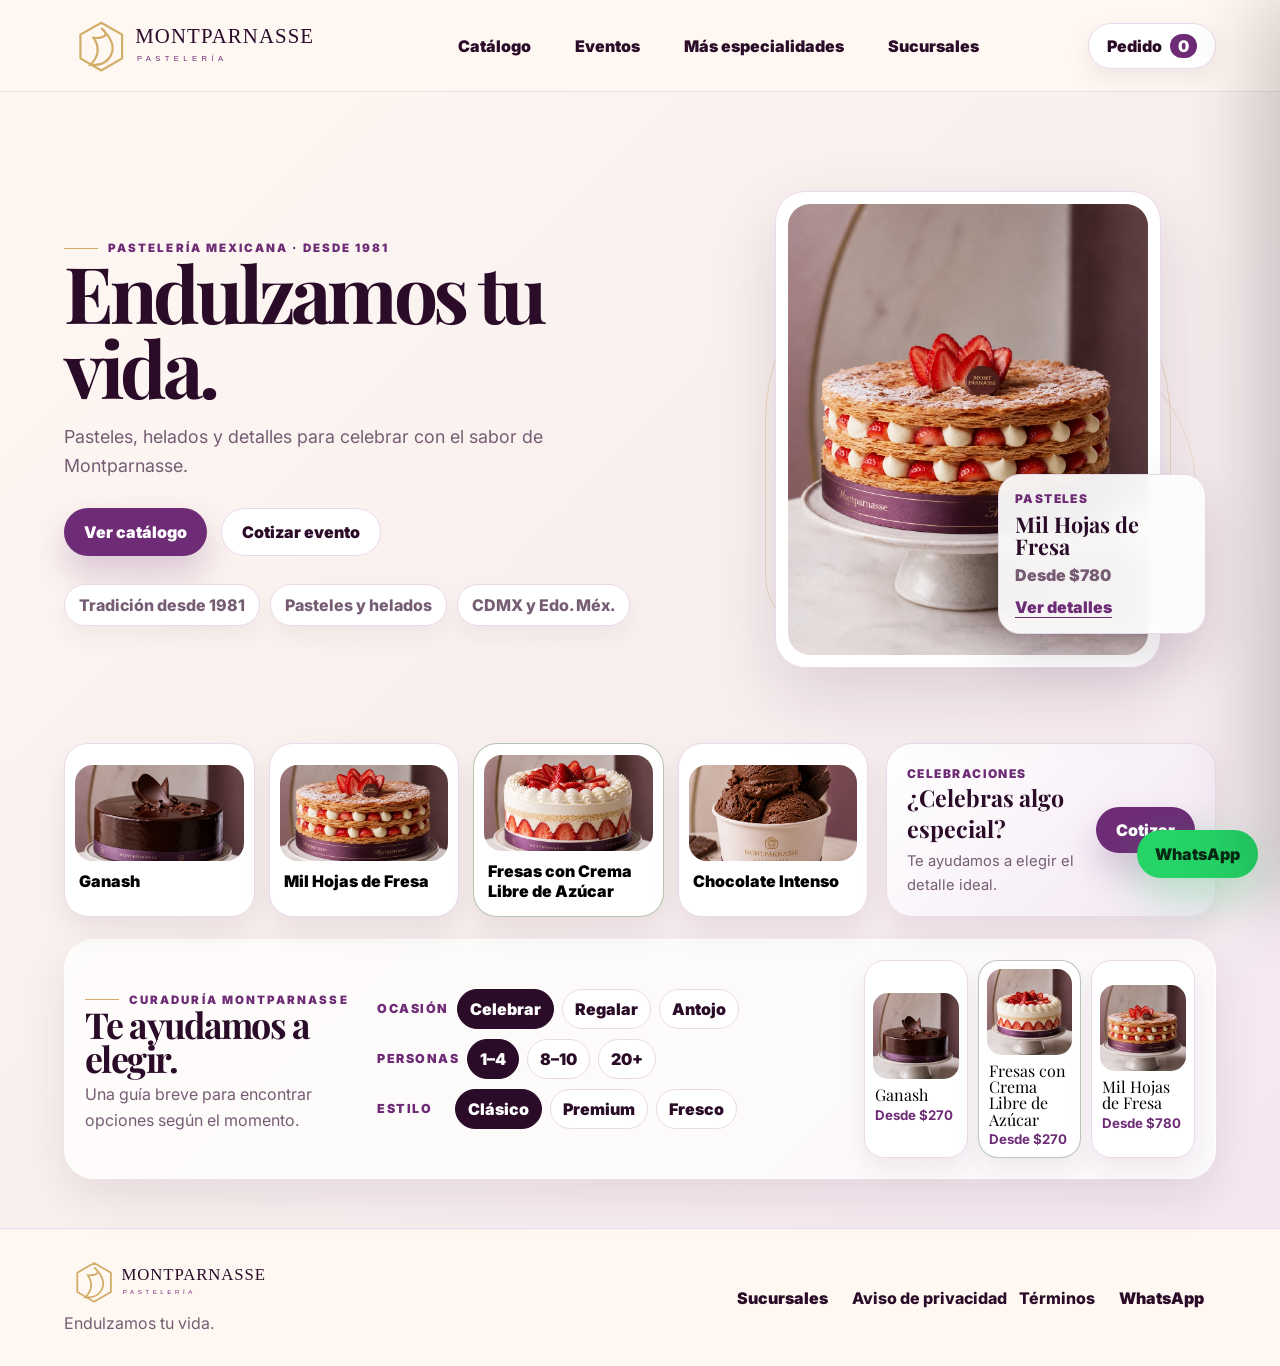
==== commit 82dd0019: "Add files via upload" ====
--- a/index.html
+++ b/index.html
@@ -18,8 +18,6 @@
     </button>
     <nav class="site-nav" id="siteNav" aria-label="Navegación principal">
       <button data-view="catalog" data-category="favoritos">Catálogo</button>
-      <button data-view="catalog" data-category="sugarfree">Libre de azúcar</button>
-      <button data-view="catalog" data-category="helados">Helados</button>
       <button data-view="events">Eventos</button>
       <button data-view="more">Más especialidades</button>
       <button data-view="locations">Sucursales</button>
@@ -65,6 +63,34 @@
           <button class="btn btn-primary" data-view="events">Cotizar</button>
         </div>
       </div>
+      <section class="curation-module" aria-label="Curaduría Montparnasse">
+        <div class="curation-copy">
+          <span class="eyebrow">Curaduría Montparnasse</span>
+          <h2>Te ayudamos a elegir.</h2>
+          <p>Una guía breve para encontrar opciones según el momento.</p>
+        </div>
+        <div class="curation-controls">
+          <div class="curation-step" data-curation-group="occasion">
+            <span>Ocasión</span>
+            <button class="active" data-curation="occasion" data-value="celebrar">Celebrar</button>
+            <button data-curation="occasion" data-value="regalar">Regalar</button>
+            <button data-curation="occasion" data-value="antojo">Antojo</button>
+          </div>
+          <div class="curation-step" data-curation-group="people">
+            <span>Personas</span>
+            <button class="active" data-curation="people" data-value="1-4">1–4</button>
+            <button data-curation="people" data-value="8-10">8–10</button>
+            <button data-curation="people" data-value="20+">20+</button>
+          </div>
+          <div class="curation-step" data-curation-group="style">
+            <span>Estilo</span>
+            <button class="active" data-curation="style" data-value="clasico">Clásico</button>
+            <button data-curation="style" data-value="premium">Premium</button>
+            <button data-curation="style" data-value="fresco">Fresco</button>
+          </div>
+        </div>
+        <div class="curation-results" id="curationResults"></div>
+      </section>
     </section>
 
     <section class="app-view catalog-view" data-view="catalog">
@@ -97,7 +123,7 @@
         <aside class="events-copy">
           <span class="eyebrow">Eventos</span>
           <h1>Celebra con Montparnasse.</h1>
-          <p>Cuéntanos la fecha, número de personas y el producto que buscas. Te ayudamos a confirmar disponibilidad y armar una propuesta.</p>
+          <p>Cuéntanos la ocasión y te ayudamos a elegir.</p>
           <div class="event-highlights"><span>Cumpleaños</span><span>Regalos</span><span>Mesa dulce</span><span>Reuniones</span></div>
           <div class="atelier-strip">
             <img src="assets/products/fresas-con-crema.webp" alt="Celebración Montparnasse" loading="lazy">
@@ -140,7 +166,21 @@
       </div>
       <div class="locations-layout">
         <div class="map-card">
-          <iframe title="Mapa de sucursales Montparnasse" loading="lazy" referrerpolicy="no-referrer-when-downgrade" src="https://www.google.com/maps?q=Montparnasse%20Pasteler%C3%ADa%20CDMX%20Estado%20de%20M%C3%A9xico&output=embed"></iframe>
+          <div class="custom-map" id="customMap" role="img" aria-label="Mapa visual de sucursales Montparnasse en CDMX y Estado de México">
+            <div class="map-glow map-glow-a"></div>
+            <div class="map-glow map-glow-b"></div>
+            <svg class="map-lines" viewBox="0 0 1000 760" aria-hidden="true">
+              <path d="M46 590 C180 510 235 430 330 452 C430 475 465 326 590 326 C722 326 780 242 940 192" />
+              <path d="M95 245 C270 274 355 178 492 222 C594 255 680 170 840 112" />
+              <path d="M170 690 C250 575 310 535 430 552 C548 568 628 500 745 523 C835 540 890 482 963 435" />
+              <path d="M210 96 C250 236 240 366 315 485 C390 605 486 652 614 698" />
+              <path d="M510 78 C550 200 520 302 588 410 C650 510 700 590 720 705" />
+              <path d="M738 84 C705 188 722 288 770 390 C825 505 850 585 850 708" />
+              <circle cx="475" cy="390" r="150" />
+              <circle cx="475" cy="390" r="260" />
+            </svg>
+            <div class="map-pins" id="mapPins"></div>
+          </div>
         </div>
         <div class="locations-grid" id="locationsGrid"></div>
       </div>
--- a/styles.css
+++ b/styles.css
@@ -1,3 +1,14 @@
 :root{--plum:#6e2c76;--plum-dark:#2a0c28;--plum-soft:#8d4b94;--cream:#fff8f2;--cream-2:#f8ede7;--lilac:#ead8ec;--gold:#d2ad67;--text:#2a0c28;--muted:#765d74;--sage:#708b68;--sage-soft:#eff7ed;--line:#ead9ea;--shadow:0 26px 70px rgba(60,22,63,.14);--font-serif:'Playfair Display',Georgia,serif;--font-sans:'Inter',system-ui,-apple-system,Segoe UI,sans-serif}*{box-sizing:border-box}html{scroll-behavior:smooth}body{margin:0;font-family:var(--font-sans);color:var(--text);background:linear-gradient(135deg,#fff8f2 0%,#f8efee 52%,#f4e6f2 100%);overflow-x:hidden}button,input,select,textarea{font:inherit}button{cursor:pointer}img{max-width:100%;display:block}.eyebrow{display:inline-flex;align-items:center;gap:10px;text-transform:uppercase;letter-spacing:.18em;font-size:.72rem;font-weight:900;color:var(--plum)}.eyebrow:before{content:"";width:34px;height:1px;background:var(--gold)}h1,h2,h3{font-family:var(--font-serif);line-height:.95;margin:0;color:var(--plum-dark)}h1{font-size:clamp(3rem,6.3vw,6.1rem);letter-spacing:-.055em}h2{font-size:clamp(2rem,3.7vw,4.1rem);letter-spacing:-.045em}h3{font-size:1.35rem}p{line-height:1.62;color:var(--muted)}.site-header{position:sticky;top:0;z-index:60;display:flex;align-items:center;justify-content:space-between;gap:20px;height:92px;padding:14px clamp(18px,5vw,72px);background:rgba(255,248,242,.88);backdrop-filter:blur(18px);border-bottom:1px solid rgba(110,44,118,.12)}.brand{border:0;background:transparent;padding:0}.brand img{width:min(285px,52vw)}.site-nav{display:flex;gap:8px;align-items:center}.site-nav button,.footer nav button{border:0;background:transparent;color:var(--plum-dark);font-weight:900;padding:10px 12px;border-radius:999px;transition:.2s}.site-nav button:hover,.site-nav button.nav-active{background:#f0e2ef;color:var(--plum)}.header-actions{display:flex;gap:10px;align-items:center}.cart-button{border:1px solid var(--line);background:#fff;border-radius:999px;padding:12px 18px;font-weight:950;color:var(--plum-dark);box-shadow:0 10px 25px rgba(73,22,77,.08)}.cart-count{background:var(--plum);color:#fff;border-radius:999px;padding:2px 8px;margin-left:5px}.menu-toggle{display:none;border:0;background:var(--plum);color:#fff;border-radius:13px;padding:10px 13px}.btn{border:0;border-radius:999px;padding:13px 20px;font-weight:950;display:inline-flex;align-items:center;justify-content:center;gap:8px;transition:.25s ease;text-decoration:none}.btn:hover{transform:translateY(-2px)}.btn-primary{background:var(--plum);color:#fff;box-shadow:0 18px 34px rgba(110,44,118,.23)}.btn-secondary{background:#fff;color:var(--plum-dark);border:1px solid var(--line)}.btn-ghost{background:rgba(255,255,255,.8);color:var(--plum-dark);border:1px solid rgba(110,44,118,.17)}.text-link{border:0;background:transparent;color:var(--plum);font-weight:950;text-decoration:underline;text-underline-offset:4px;padding:0}.app-shell{min-height:calc(100svh - 92px)}.app-view{display:none;min-height:calc(100svh - 92px);padding:clamp(24px,3.8vw,54px) clamp(18px,5vw,72px);animation:viewIn .42s ease both}.app-view.active{display:block}@keyframes viewIn{from{opacity:0;transform:translateY(16px)}to{opacity:1;transform:translateY(0)}}.home-grid{display:grid;grid-template-columns:minmax(420px,.94fr) minmax(420px,.8fr);align-items:center;gap:clamp(30px,5vw,72px);min-height:calc(100svh - 245px)}.hero-copy p{font-size:1.25rem;max-width:590px}.hero-actions{display:flex;gap:14px;flex-wrap:wrap;margin:28px 0}.brand-points{display:flex;flex-wrap:wrap;gap:10px}.brand-points span{background:#fff;border:1px solid var(--line);border-radius:999px;padding:10px 14px;font-weight:800;color:var(--muted);box-shadow:0 10px 25px rgba(42,12,40,.05)}.hero-visual{position:relative;min-height:565px;display:flex;align-items:center;justify-content:center;isolation:isolate}.gold-arc{position:absolute;width:82%;aspect-ratio:1;border:1px solid rgba(210,173,103,.38);border-radius:48% 48% 14% 14%;z-index:0}.hero-orbit{position:absolute;border:1px solid rgba(210,173,103,.22);border-radius:50%;pointer-events:none}.hero-orbit-1{width:60%;height:60%;right:4%;bottom:8%}.hero-products{position:relative;z-index:2;width:min(430px,84%);transition:.38s ease}.hero-stage-card{position:relative;width:100%;background:#fff;border:1px solid var(--line);border-radius:36px;padding:14px;box-shadow:var(--shadow);overflow:hidden}.hero-stage-card.is-sugarfree{border-color:rgba(112,139,104,.4);background:linear-gradient(180deg,#fff,#f5fbf3)}.hero-stage-media{aspect-ratio:4/5;border-radius:28px;overflow:hidden;background:#f6edf2}.hero-stage-media img{width:100%;height:100%;object-fit:cover}.floating-note{position:absolute;right:0;bottom:12%;width:min(300px,44%);background:rgba(255,255,255,.93);backdrop-filter:blur(14px);border:1px solid var(--line);border-radius:24px;padding:18px;box-shadow:0 24px 55px rgba(45,10,42,.14);z-index:3}.floating-note span{display:block;color:var(--plum);font-size:.75rem;text-transform:uppercase;letter-spacing:.12em;font-weight:900}.floating-note strong{display:block;font-family:var(--font-serif);font-size:1.55rem;line-height:1;margin:8px 0}.floating-note em{display:block;font-style:normal;color:var(--muted);font-weight:900;margin-bottom:12px}.hero-visual.is-changing .hero-products,.hero-visual.is-changing .floating-note{opacity:0;transform:translateY(16px)}.home-bottom{display:grid;grid-template-columns:1fr minmax(330px,.36fr);gap:18px;align-items:stretch}.home-favorites{display:grid;grid-template-columns:repeat(4,1fr);gap:14px}.home-fav{border:1px solid var(--line);background:#fff;border-radius:24px;padding:10px;text-align:left;box-shadow:0 14px 30px rgba(45,10,42,.08);overflow:hidden}.home-fav img{width:100%;height:110px;object-fit:cover;border-radius:18px}.home-fav span{display:block;font-weight:950;margin:10px 4px 4px}.home-fav.is-sugarfree{border-color:rgba(112,139,104,.5)}.mini-atelier-card{border:1px solid var(--line);background:linear-gradient(135deg,#fff,#f3e6f2);border-radius:26px;padding:22px;display:flex;justify-content:space-between;gap:16px;align-items:center;box-shadow:0 14px 32px rgba(45,10,42,.08)}.mini-atelier-card span{color:var(--plum);font-weight:900;text-transform:uppercase;letter-spacing:.12em;font-size:.75rem}.mini-atelier-card strong{display:block;font-family:var(--font-serif);font-size:1.45rem}.mini-atelier-card p{margin:.35rem 0 0}.view-head{max-width:1020px;margin:0 auto 24px;text-align:center}.view-head.compact-head{display:flex;align-items:end;justify-content:space-between;gap:28px;text-align:left;max-width:1400px}.view-head p{font-size:1.1rem;margin:.6rem 0 0}.catalog-view{padding-top:28px}.catalog-shell{max-width:1480px;margin:0 auto;background:rgba(255,255,255,.62);border:1px solid rgba(255,255,255,.72);border-radius:34px;padding:24px;box-shadow:0 28px 70px rgba(45,10,42,.1)}.category-tabs{position:sticky;top:104px;z-index:3;display:flex;justify-content:center;gap:10px;flex-wrap:wrap;background:rgba(255,255,255,.82);backdrop-filter:blur(12px);border-radius:26px;padding:10px;margin-bottom:18px;box-shadow:0 12px 30px rgba(45,10,42,.06)}.category-tab{border:1px solid var(--line);background:#fff;color:var(--plum-dark);border-radius:999px;padding:12px 16px;font-weight:950;transition:.25s}.category-tab.active{background:var(--plum-dark);color:#fff;border-color:var(--plum-dark)}.catalog-stage{background:#fff;border:1px solid var(--line);border-radius:30px;padding:24px;min-height:calc(100svh - 275px);transition:.32s}.catalog-stage.is-changing{opacity:.2;transform:translateY(10px)}.catalog-stage-head{display:flex;justify-content:space-between;gap:22px;align-items:end;margin-bottom:16px}.catalog-stage-copy h1{font-size:clamp(2.6rem,4.4vw,4.6rem)}.catalog-stage-copy p{margin:.45rem 0 0}.carousel-controls{display:flex;gap:10px}.circle-btn{width:48px;height:48px;border-radius:50%;border:1px solid var(--line);background:#fff;color:var(--plum);font-size:2rem;font-weight:900;box-shadow:0 14px 28px rgba(45,10,42,.08)}.product-track{display:grid;grid-auto-flow:column;grid-auto-columns:minmax(245px,280px);gap:18px;overflow-x:auto;scroll-snap-type:x proximity;padding:4px 4px 12px;scrollbar-color:rgba(42,12,40,.34) transparent}.product-card{scroll-snap-align:start;background:#fff;border:1px solid var(--line);border-radius:26px;overflow:hidden;box-shadow:0 18px 45px rgba(45,10,42,.09);display:flex;flex-direction:column;min-height:470px}.product-card.is-sugarfree{border-color:rgba(112,139,104,.62);box-shadow:0 18px 45px rgba(112,139,104,.14)}.product-image-wrap{position:relative;aspect-ratio:4/3;overflow:hidden;background:#f6edf2}.product-image-wrap img{width:100%;height:100%;object-fit:cover}.product-badge{position:absolute;left:14px;top:14px;background:#fff;color:var(--plum);border-radius:999px;padding:8px 12px;font-size:.78rem;font-weight:950;box-shadow:0 10px 22px rgba(0,0,0,.1)}.is-sugarfree .product-badge{color:var(--sage)}.product-info{padding:17px 17px 18px;display:grid;gap:15px;flex:1}.product-info h3{font-size:1.45rem;line-height:1.02}.product-price{display:block;margin-top:8px;color:var(--plum);font-weight:950;font-size:1.05rem}.product-actions{display:grid;grid-template-columns:1fr 1fr;gap:10px;align-self:end}.product-actions .btn{padding:12px 13px}.specialty-track{grid-auto-columns:minmax(300px,360px)}.events-shell{display:grid;grid-template-columns:.86fr 1fr;gap:28px;align-items:stretch;max-width:1440px;margin:0 auto;min-height:calc(100svh - 150px)}.events-copy{position:relative;border-radius:34px;background:radial-gradient(circle at 88% 0%,rgba(210,173,103,.16),transparent 35%),linear-gradient(135deg,var(--plum-dark),#461544);color:#fff;padding:clamp(30px,4vw,56px);overflow:hidden;box-shadow:var(--shadow)}.events-copy:after{content:"";position:absolute;right:-80px;top:-120px;width:300px;height:300px;border:1px solid rgba(210,173,103,.34);border-radius:50%}.events-copy h1{color:#fff;font-size:clamp(3rem,5.2vw,5.6rem)}.events-copy p{color:#fff;font-size:1.05rem;max-width:650px}.event-highlights{display:flex;flex-wrap:wrap;gap:10px;margin:24px 0}.event-highlights span{background:rgba(255,255,255,.14);border:1px solid rgba(255,255,255,.22);color:#fff;border-radius:999px;padding:10px 14px;font-weight:900}.atelier-strip{margin-top:auto;display:grid;grid-template-columns:120px 1fr;gap:16px;background:rgba(255,255,255,.1);border:1px solid rgba(255,255,255,.2);border-radius:24px;padding:12px;align-items:center}.atelier-strip img{height:110px;width:120px;object-fit:cover;border-radius:18px}.atelier-strip strong{display:block;font-family:var(--font-serif);font-size:1.35rem}.atelier-strip p{font-size:.92rem;margin:.3rem 0 .5rem}.event-form{background:#fff;border:1px solid var(--line);border-radius:34px;padding:28px;box-shadow:var(--shadow);display:grid;grid-template-columns:1fr 1fr;gap:16px;align-content:center}.event-form label{font-weight:900;color:var(--plum-dark);display:grid;gap:8px}.event-form input,.event-form select,.event-form textarea{width:100%;border:1px solid var(--line);border-radius:18px;padding:14px 16px;background:#fff;color:var(--plum-dark);font-weight:700}.event-form textarea,.event-form button,.event-form .form-success{grid-column:1/-1}.form-success{display:none;color:var(--sage);font-weight:900;margin:0}.form-success.show{display:block}.more-grid{max-width:1340px;margin:0 auto;display:grid;grid-template-columns:repeat(2,1fr);gap:20px}.more-category{background:#fff;border:1px solid var(--line);border-radius:30px;padding:20px;box-shadow:0 18px 45px rgba(45,10,42,.08)}.more-category-head span,.specialty-mini-card span{font-weight:950;color:var(--plum);font-size:.78rem;letter-spacing:.1em;text-transform:uppercase}.more-category-head h2{font-size:2.1rem;margin-top:5px}.more-category-list{display:grid;gap:12px;margin-top:16px}.specialty-mini-card{display:grid;grid-template-columns:72px 1fr auto;gap:14px;align-items:center;border:1px solid var(--line);background:#fffdfb;border-radius:22px;padding:12px}.specialty-mini-art{width:72px;aspect-ratio:1;border-radius:16px;background:#f6edf2;overflow:hidden}.specialty-mini-art img{width:100%;height:100%;object-fit:cover}.specialty-mini-card h3{font-size:1.1rem;margin:.2rem 0}.specialty-mini-card p{margin:0;font-size:.9rem}.locations-layout{max-width:1440px;margin:0 auto;display:grid;grid-template-columns:minmax(460px,.9fr) 1fr;gap:22px;min-height:calc(100svh - 260px)}.map-card{background:#fff;border:1px solid var(--line);border-radius:34px;overflow:hidden;box-shadow:var(--shadow);min-height:560px}.map-card iframe{width:100%;height:100%;border:0}.locations-grid{display:grid;grid-template-columns:repeat(2,1fr);gap:14px;overflow:auto;max-height:calc(100svh - 260px);padding-right:6px}.location-card{background:#fff;border:1px solid var(--line);border-radius:24px;padding:18px;box-shadow:0 14px 32px rgba(45,10,42,.07)}.location-card span{color:var(--plum);font-weight:950;font-size:.8rem}.location-card h3{font-size:1.35rem;margin:.3rem 0}.location-card p{font-size:.88rem;margin:0 0 14px}.location-actions{display:flex;gap:8px;flex-wrap:wrap}.footer{display:flex;justify-content:space-between;gap:22px;padding:24px clamp(18px,5vw,72px);border-top:1px solid var(--line);background:#fff8f2}.footer img{width:230px}.footer p{margin:.2rem 0}.footer nav{display:flex;align-items:center;gap:12px;flex-wrap:wrap}.footer a{color:var(--plum-dark);font-weight:800;text-decoration:none}.product-modal{border:0;border-radius:34px;max-width:1040px;width:min(1040px,94vw);padding:0;box-shadow:0 40px 120px rgba(0,0,0,.28);background:#fff}.product-modal::backdrop{background:rgba(42,12,40,.55);backdrop-filter:blur(8px)}.modal-close{position:absolute;right:16px;top:16px;z-index:2;border:0;background:#fff;border-radius:50%;width:42px;height:42px;font-size:1.5rem;color:var(--plum-dark);box-shadow:0 12px 24px rgba(0,0,0,.12)}.modal-grid{display:grid;grid-template-columns:minmax(300px,.9fr) 1fr}.modal-image{position:relative;min-height:560px;background:#f6edf2;overflow:hidden}.modal-image img{width:100%;height:100%;object-fit:cover}.modal-copy{padding:54px 42px}.detail-list{display:grid;grid-template-columns:1fr 1fr;gap:12px;margin:24px 0}.detail-list div{background:#fff8f2;border:1px solid var(--line);border-radius:18px;padding:14px}.detail-list strong,.detail-list span{display:block}.detail-list span{color:var(--muted);margin-top:5px}.modal-qty{display:grid;gap:8px;font-weight:900;margin-bottom:18px}.modal-qty input{max-width:140px;border:1px solid var(--line);border-radius:16px;padding:12px}.modal-actions{display:flex;flex-wrap:wrap;gap:12px}.modal-form{box-shadow:none;border:0;padding:0;margin-top:16px;grid-template-columns:1fr}.backdrop{position:fixed;inset:0;background:rgba(42,12,40,.36);z-index:80;display:none}.backdrop.show{display:block}.cart-drawer{position:fixed;right:0;top:0;height:100vh;width:min(460px,92vw);background:#fff;z-index:90;transform:translateX(100%);transition:.32s ease;box-shadow:-25px 0 70px rgba(0,0,0,.18);display:flex;flex-direction:column}.cart-drawer.open{transform:translateX(0)}.cart-head{display:flex;justify-content:space-between;align-items:center;padding:24px;border-bottom:1px solid var(--line)}.cart-head span{color:var(--plum);font-weight:900}.cart-head h2{font-size:2rem}.cart-head button{border:0;background:#f5edf5;border-radius:50%;width:40px;height:40px;font-size:1.5rem}.cart-items{padding:18px;overflow:auto;flex:1}.cart-line{display:grid;grid-template-columns:74px 1fr auto;gap:14px;align-items:center;padding:12px;border:1px solid var(--line);border-radius:20px;margin-bottom:12px}.cart-line img{width:74px;aspect-ratio:1;border-radius:14px;object-fit:cover}.cart-line h4{margin:0;font-family:var(--font-serif)}.cart-line p{margin:3px 0;font-size:.85rem}.qty{display:flex;align-items:center;gap:8px}.qty button{border:1px solid var(--line);background:#fff;border-radius:50%;width:26px;height:26px;font-weight:900}.cart-summary{border-top:1px solid var(--line);padding:22px;display:grid;gap:12px}.cart-summary>div{display:flex;justify-content:space-between;align-items:end}.cart-summary strong{font-family:var(--font-serif);font-size:2rem;color:var(--plum-dark)}.cart-summary p{margin:0;font-size:.9rem}.empty-cart{text-align:center;padding:50px 20px}.floating-whatsapp{position:fixed;right:22px;bottom:22px;z-index:45;border:0;background:#25d366;color:#072914;font-weight:950;border-radius:999px;padding:14px 18px;box-shadow:0 18px 45px rgba(37,211,102,.3)}
 @media(max-width:1180px){.home-grid,.events-shell,.locations-layout{grid-template-columns:1fr}.home-grid{min-height:auto}.home-bottom{grid-template-columns:1fr}.hero-visual{min-height:520px}.locations-grid{max-height:none}.map-card{min-height:420px}.view-head.compact-head{display:block;text-align:center}.events-shell{min-height:auto}.more-grid{grid-template-columns:1fr}}
 @media(max-width:760px){.site-header{height:auto;min-height:78px;padding:12px 16px}.brand img{width:225px}.site-nav{position:absolute;right:16px;left:16px;top:78px;display:none;flex-direction:column;align-items:stretch;background:#fff;border:1px solid var(--line);border-radius:24px;padding:14px;box-shadow:var(--shadow)}.site-nav.open{display:flex}.menu-toggle{display:block}.app-shell{min-height:calc(100svh - 78px)}.app-view{padding:28px 16px;min-height:calc(100svh - 78px)}h1{font-size:3.2rem}.home-grid{gap:20px}.hero-copy p{font-size:1.05rem}.hero-visual{min-height:450px}.hero-products{width:min(340px,88%)}.floating-note{position:relative;right:auto;bottom:auto;width:100%;margin-top:16px}.home-favorites{grid-template-columns:repeat(2,1fr)}.category-tabs{position:relative;top:auto;overflow-x:auto;flex-wrap:nowrap;justify-content:flex-start}.catalog-shell,.catalog-stage{padding:16px;border-radius:26px}.catalog-stage{min-height:auto}.catalog-stage-head{align-items:flex-start;flex-direction:column}.product-track{grid-auto-columns:minmax(240px,82vw)}.product-card{min-height:450px}.events-copy{padding:28px}.event-form{grid-template-columns:1fr;padding:20px}.atelier-strip{grid-template-columns:88px 1fr}.atelier-strip img{height:88px;width:88px}.locations-grid{grid-template-columns:1fr}.modal-grid{grid-template-columns:1fr}.modal-image{min-height:420px}.modal-copy{padding:34px 22px}.detail-list{grid-template-columns:1fr}.footer{flex-direction:column;align-items:flex-start}.floating-whatsapp{right:16px;bottom:16px}.specialty-mini-card{grid-template-columns:60px 1fr}.specialty-mini-card .btn{grid-column:1/-1}.view-head{text-align:left}.view-head.compact-head{text-align:left}}
+
+/* v8 refinements — curated app experience */
+.site-nav{gap:12px}.site-nav button{padding:11px 16px}.app-view{padding-top:clamp(18px,2.6vw,38px)}
+.home-grid{min-height:calc(100svh - 292px);grid-template-columns:minmax(410px,.86fr) minmax(410px,.72fr)}.hero-copy h1{font-size:clamp(3.4rem,6.1vw,6.8rem)}.hero-copy p{font-size:1.12rem}.hero-visual{min-height:500px}.hero-products{width:min(390px,78%)}.hero-stage-card{border-radius:30px;padding:12px}.hero-stage-media{border-radius:22px}.floating-note{right:2%;bottom:9%;width:min(270px,42%);padding:16px;border-radius:22px}.floating-note strong{font-size:1.35rem}.home-bottom{margin-top:10px}.home-fav img{height:96px}.mini-atelier-card{padding:18px 20px}.mini-atelier-card p{font-size:.92rem}
+.curation-module{margin:22px 0 0;background:rgba(255,255,255,.72);border:1px solid rgba(255,255,255,.82);border-radius:30px;padding:20px;box-shadow:0 18px 48px rgba(45,10,42,.09);display:grid;grid-template-columns:.7fr 1.2fr .85fr;gap:20px;align-items:center}.curation-copy h2{font-size:clamp(1.85rem,2.8vw,3.1rem)}.curation-copy p{margin:.45rem 0 0}.curation-controls{display:grid;gap:10px}.curation-step{display:flex;align-items:center;gap:8px;flex-wrap:wrap}.curation-step span{min-width:70px;color:var(--plum);font-weight:950;font-size:.78rem;text-transform:uppercase;letter-spacing:.12em}.curation-step button{border:1px solid var(--line);background:#fff;color:var(--plum-dark);border-radius:999px;padding:9px 12px;font-weight:900;transition:.22s}.curation-step button.active{background:var(--plum-dark);border-color:var(--plum-dark);color:#fff}.curation-results{display:grid;grid-template-columns:repeat(3,1fr);gap:10px}.curation-product{border:1px solid var(--line);background:#fff;border-radius:20px;padding:8px;text-align:left;box-shadow:0 12px 26px rgba(45,10,42,.07);transition:.22s}.curation-product:hover{transform:translateY(-3px)}.curation-product img{width:100%;height:86px;border-radius:15px;object-fit:cover}.curation-product span{display:block;font-family:var(--font-serif);font-size:1rem;line-height:1.03;margin:8px 2px 3px}.curation-product strong{display:block;color:var(--plum);font-size:.83rem;margin:0 2px 2px}.curation-product.is-sugarfree{border-color:rgba(112,139,104,.48)}
+.catalog-view{padding-top:18px}.catalog-view .view-head{margin-bottom:14px}.catalog-view .view-head h1{font-size:clamp(2.9rem,5vw,5.2rem)}.catalog-view .view-head p{font-size:1.02rem}.catalog-shell{padding:18px;border-radius:30px;max-width:1520px}.category-tabs{position:relative;top:auto;justify-content:flex-start;flex-wrap:nowrap;overflow-x:auto;margin-bottom:14px;padding:10px 12px;border-radius:24px;scrollbar-width:none}.category-tabs::-webkit-scrollbar{display:none}.category-tab{white-space:nowrap;padding:10px 15px}.catalog-stage{min-height:0;padding:18px 20px 20px;border-radius:26px}.catalog-stage-head{margin-bottom:12px}.catalog-stage-copy h1{font-size:clamp(2rem,3.35vw,3.9rem)}.catalog-stage-copy p{font-size:.98rem}.circle-btn{width:44px;height:44px;font-size:1.75rem}.product-track{grid-auto-columns:minmax(225px,252px);gap:16px;padding:4px 2px 8px}.product-card{min-height:0;border-radius:24px}.product-image-wrap{aspect-ratio:4/3.05}.product-badge{left:12px;top:12px;padding:7px 11px;font-size:.74rem}.product-info{padding:14px 15px 15px;display:flex;flex-direction:column;gap:10px;flex:0}.product-info h3{font-size:1.32rem;line-height:1.03}.product-price{margin-top:6px;font-size:1rem}.product-actions{display:grid;grid-template-columns:1fr 1fr;gap:9px;align-self:auto;margin-top:0}.product-actions .btn{padding:10px 10px;font-size:.88rem;min-height:40px}.specialty-track{grid-auto-columns:minmax(275px,320px)}.specialty-mini-card{padding:13px;border-radius:20px}.specialty-mini-content p{font-size:.86rem}.specialty-mini-card .btn{padding:10px 12px;font-size:.86rem}
+.events-shell{grid-template-columns:.78fr 1fr;gap:22px;min-height:calc(100svh - 144px)}.events-copy{padding:clamp(26px,3.2vw,44px);border-radius:30px}.events-copy h1{font-size:clamp(2.8rem,4.7vw,5rem)}.events-copy p{font-size:1rem;max-width:540px}.event-highlights{margin-top:20px}.event-highlights span{font-size:.88rem;padding:9px 12px}.atelier-strip{margin-top:24px;padding:12px;border-radius:22px;grid-template-columns:92px 1fr}.atelier-strip img{height:92px}.event-form{padding:22px;border-radius:30px;gap:13px;align-content:start}.event-form label{font-size:.92rem}.event-form input,.event-form select,.event-form textarea{padding:12px 14px;border-radius:16px}.event-form textarea{min-height:96px}.event-form .btn{min-height:46px}
+.locations-view{padding-top:18px}.locations-view .view-head{margin-bottom:16px}.locations-view .view-head h1{font-size:clamp(3rem,5.1vw,5.5rem)}.locations-layout{max-width:1500px;grid-template-columns:minmax(560px,.9fr) minmax(560px,1fr);gap:20px;min-height:auto}.map-card{position:relative;min-height:520px;border-radius:30px;overflow:hidden;background:linear-gradient(135deg,#fff7f1,#f5e7f3 55%,#efe4ee);border:1px solid rgba(110,44,118,.15);box-shadow:var(--shadow)}.custom-map{position:relative;width:100%;height:100%;min-height:520px;overflow:hidden}.custom-map:before{content:"";position:absolute;inset:22px;border:1px solid rgba(210,173,103,.26);border-radius:30px}.map-lines{position:absolute;inset:0;width:100%;height:100%;opacity:.65}.map-lines path,.map-lines circle{fill:none;stroke:rgba(110,44,118,.20);stroke-width:4;stroke-linecap:round}.map-lines circle{stroke:rgba(210,173,103,.20);stroke-width:2}.map-glow{position:absolute;border-radius:50%;filter:blur(30px);opacity:.7}.map-glow-a{width:320px;height:320px;left:-80px;top:-80px;background:rgba(210,173,103,.22)}.map-glow-b{width:380px;height:380px;right:-120px;bottom:-90px;background:rgba(110,44,118,.18)}.map-pins{position:absolute;inset:0}.map-pin{position:absolute;transform:translate(-50%,-92%);border:0;background:transparent;padding:0;width:54px;height:84px;filter:drop-shadow(0 12px 15px rgba(42,12,40,.26));transition:.22s ease;z-index:3}.map-pin img{width:100%;height:100%;object-fit:contain}.map-pin:hover,.map-pin.active{transform:translate(-50%,-98%) scale(1.16);z-index:5}.locations-grid{grid-template-columns:repeat(2,minmax(0,1fr));gap:12px;max-height:520px;padding:0 6px 0 0}.location-card{padding:15px 16px;border-radius:22px;transition:.22s}.location-card.active,.location-card:hover{border-color:rgba(110,44,118,.24);transform:translateY(-2px);box-shadow:0 18px 38px rgba(45,10,42,.11)}.location-card h3{font-size:1.22rem}.location-card p{font-size:.84rem;line-height:1.45}.location-actions{display:flex;gap:9px;flex-wrap:wrap}.location-actions .btn{padding:10px 13px;font-size:.86rem}
+.footer{padding-top:26px;padding-bottom:26px}.footer img{width:230px}
+@media(max-width:1180px){.curation-module{grid-template-columns:1fr}.curation-results{grid-template-columns:repeat(3,minmax(0,1fr))}.locations-layout{grid-template-columns:1fr}.locations-grid{max-height:none}.custom-map,.map-card{min-height:420px}.events-shell{grid-template-columns:1fr}.events-shell{min-height:auto}}
+@media(max-width:760px){.site-nav button[data-view="catalog"],.site-nav button[data-view="events"],.site-nav button[data-view="more"],.site-nav button[data-view="locations"]{text-align:left}.home-grid{grid-template-columns:1fr}.home-favorites{grid-template-columns:repeat(2,1fr)}.curation-module{padding:16px;border-radius:24px}.curation-results{grid-template-columns:1fr}.curation-step{align-items:flex-start}.curation-step span{width:100%;min-width:0}.catalog-view .view-head h1,.locations-view .view-head h1{font-size:3rem}.product-track{grid-auto-columns:minmax(220px,75vw)}.product-card{border-radius:22px}.product-info h3{font-size:1.28rem}.events-copy{min-height:unset}.locations-grid{grid-template-columns:1fr}.custom-map,.map-card{min-height:370px}.map-pin{width:44px;height:70px}.location-actions .btn{flex:1}.footer nav{display:grid;gap:10px}.floating-whatsapp{padding:13px 16px}}
